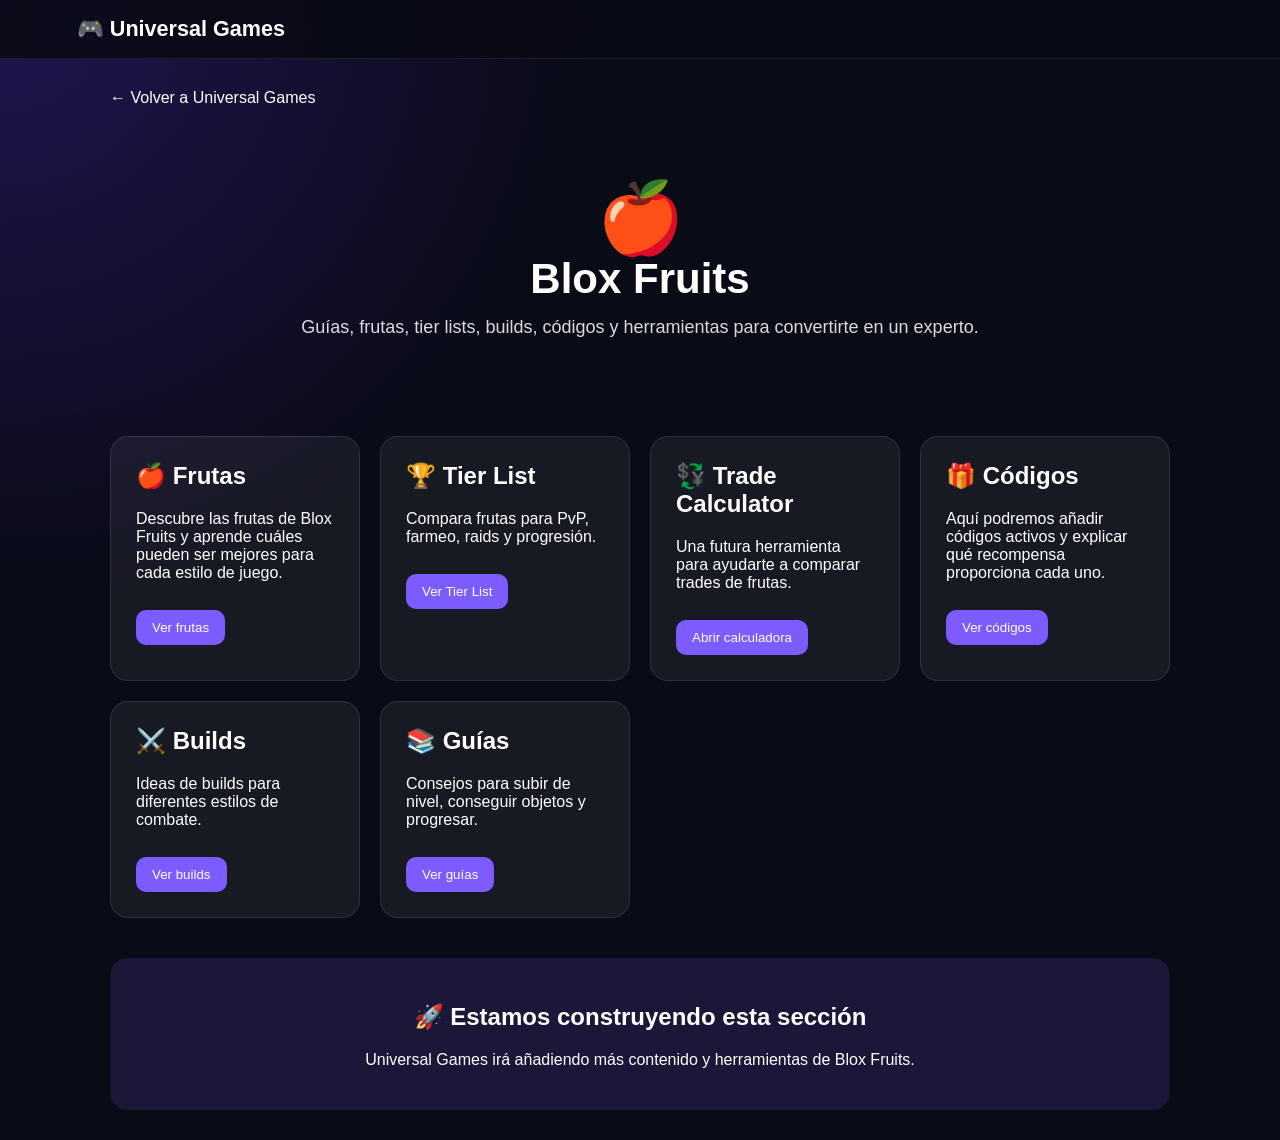
==== blox-fruits.html @ 759c426c "Add initial Blox Fruits HTML structure and content" ====
<!DOCTYPE html>
<html lang="es">
<head>
  <meta charset="UTF-8">
  <meta name="viewport" content="width=device-width, initial-scale=1.0">

  <title>Blox Fruits - Guías, Frutas y Tier List | Universal Games</title>

  <meta name="description"
    content="Guías de Blox Fruits en Universal Games. Descubre frutas, tier lists, consejos, builds, códigos y herramientas para mejorar en Blox Fruits.">

  <link rel="stylesheet" href="styles.css">

  <style>
    .bf-container {
      max-width: 1100px;
      margin: auto;
      padding: 30px 20px;
    }

    .bf-hero {
      text-align: center;
      padding: 50px 20px;
    }

    .bf-hero h1 {
      font-size: 42px;
      margin-bottom: 10px;
    }

    .bf-hero p {
      font-size: 18px;
      opacity: 0.85;
    }

    .bf-grid {
      display: grid;
      grid-template-columns: repeat(auto-fit, minmax(220px, 1fr));
      gap: 20px;
      margin-top: 30px;
    }

    .bf-card {
      padding: 25px;
      border-radius: 18px;
      background: rgba(255,255,255,0.06);
      border: 1px solid rgba(255,255,255,0.1);
    }

    .bf-card h2 {
      margin-top: 0;
    }

    .bf-button {
      display: inline-block;
      margin-top: 12px;
      padding: 10px 16px;
      border-radius: 10px;
      background: #7c5cff;
      color: white;
      text-decoration: none;
      border: none;
      cursor: pointer;
    }

    .back {
      display: inline-block;
      margin-bottom: 20px;
      color: white;
      text-decoration: none;
    }

    .coming {
      margin-top: 40px;
      padding: 25px;
      text-align: center;
      border-radius: 18px;
      background: rgba(124,92,255,0.15);
    }
  </style>
</head>

<body>

  <header class="topbar">
    <div class="logo">🎮 Universal Games</div>
  </header>

  <main class="bf-container">

    <a class="back" href="index.html">
      ← Volver a Universal Games
    </a>

    <section class="bf-hero">
      <div style="font-size:70px;">🍎</div>

      <h1>Blox Fruits</h1>

      <p>
        Guías, frutas, tier lists, builds, códigos
        y herramientas para convertirte en un experto.
      </p>
    </section>

    <section class="bf-grid">

      <article class="bf-card">
        <h2>🍎 Frutas</h2>
        <p>
          Descubre las frutas de Blox Fruits y aprende
          cuáles pueden ser mejores para cada estilo de juego.
        </p>

        <button class="bf-button"
          onclick="showMessage('Pronto añadiremos la lista completa de frutas.')">
          Ver frutas
        </button>
      </article>


      <article class="bf-card">
        <h2>🏆 Tier List</h2>
        <p>
          Compara frutas para PvP, farmeo,
          raids y progresión.
        </p>

        <button class="bf-button"
          onclick="showMessage('La Tier List estará disponible muy pronto.')">
          Ver Tier List
        </button>
      </article>


      <article class="bf-card">
        <h2>💱 Trade Calculator</h2>
        <p>
          Una futura herramienta para ayudarte
          a comparar trades de frutas.
        </p>

        <button class="bf-button"
          onclick="showMessage('Estamos preparando el Trade Calculator.')">
          Abrir calculadora
        </button>
      </article>


      <article class="bf-card">
        <h2>🎁 Códigos</h2>
        <p>
          Aquí podremos añadir códigos activos
          y explicar qué recompensa proporciona cada uno.
        </p>

        <button class="bf-button"
          onclick="showMessage('Pronto añadiremos los códigos.')">
          Ver códigos
        </button>
      </article>


      <article class="bf-card">
        <h2>⚔️ Builds</h2>
        <p>
          Ideas de builds para diferentes
          estilos de combate.
        </p>

        <button class="bf-button"
          onclick="showMessage('Las builds llegarán próximamente.')">
          Ver builds
        </button>
      </article>


      <article class="bf-card">
        <h2>📚 Guías</h2>
        <p>
          Consejos para subir de nivel,
          conseguir objetos y progresar.
        </p>

        <button class="bf-button"
          onclick="showMessage('Estamos preparando las primeras guías.')">
          Ver guías
        </button>
      </article>

    </section>


    <section class="coming">

      <h2>🚀 Estamos construyendo esta sección</h2>

      <p>
        Universal Games irá añadiendo más contenido
        y herramientas de Blox Fruits.
      </p>

    </section>

  </main>


  <script>
    function showMessage(message) {
      alert(message);
    }
  </script>

</body>
</html>
---- styles.css ----
* {
  box-sizing: border-box;
}

body {
  margin: 0;
  font-family: Arial, Helvetica, sans-serif;
  background:
    radial-gradient(circle at top left,
    rgba(102, 51, 255, 0.25),
    transparent 35%),
    #090b16;
  color: white;
}

/* BARRA SUPERIOR */

.topbar {
  position: sticky;
  top: 0;
  z-index: 10;

  display: flex;
  gap: 16px;
  align-items: center;

  padding: 16px 6vw;

  background: rgba(9, 11, 22, 0.90);

  backdrop-filter: blur(12px);

  border-bottom:
    1px solid rgba(255, 255, 255, 0.08);
}

.logo {
  font-size: 1.35rem;
  font-weight: 800;
  white-space: nowrap;
}

.search {
  flex: 1;
  min-width: 0;

  background: #15182a;
  color: white;

  border: 1px solid #292e4a;
  border-radius: 12px;

  padding: 12px 14px;

  outline: none;
}

.search:focus {
  border-color: #7c5cff;
}

.login-btn {
  cursor: pointer;

  padding: 11px 14px;

  border: 0;
  border-radius: 12px;

  background: #20253d;
  color: white;

  font-weight: bold;
}

/* CONTENIDO */

main {
  width: min(1180px, 88vw);
  margin: auto;
}

/* PORTADA */

.hero {
  min-height: 52vh;

  display: grid;

  grid-template-columns:
    1.35fr 0.8fr;

  gap: 36px;

  align-items: center;

  padding: 72px 0 42px;
}

.eyebrow {
  color: #a995ff;

  font-weight: 800;

  letter-spacing: 0.12em;
}

h1 {
  margin: 0 0 18px;

  font-size:
    clamp(2.5rem, 6vw, 5.5rem);

  line-height: 0.95;
}

.subtitle {
  color: #b8bed4;

  max-width: 650px;

  font-size: 1.08rem;

  line-height: 1.6;
}

.primary-btn {
  margin-top: 12px;

  padding: 14px 18px;

  cursor: pointer;

  border: 0;

  border-radius: 12px;

  color: white;

  font-weight: bold;

  background:
    linear-gradient(
      135deg,
      #7c5cff,
      #4e9cff
    );

  box-shadow:
    0 12px 30px
    rgba(85, 87, 255, 0.30);
}

/* TARJETA PORTADA */

.hero-card {
  min-height: 240px;

  background:
    linear-gradient(
      145deg,
      #181c31,
      #101321
    );

  border:
    1px solid rgba(255,255,255,0.10);

  border-radius: 24px;

  padding: 28px;

  display: flex;

  flex-direction: column;

  justify-content: center;

  box-shadow:
    0 18px 60px
    rgba(0,0,0,0.35);
}

.controller {
  font-size: 5rem;
}

/* JUEGOS */

.section-title-row {
  display: flex;

  justify-content: space-between;

  align-items: end;

  gap: 20px;
}

#resultCount {
  color: #9da6c6;
}

.games-grid {
  display: grid;

  grid-template-columns:
    repeat(3, 1fr);

  gap: 18px;

  margin-top: 18px;
}

.game-card {
  background:
    rgba(20, 24, 43, 0.95);

  border:
    1px solid rgba(255,255,255,0.08);

  border-radius: 20px;

  padding: 20px;

  transition:
    transform 0.18s ease,
    border-color 0.18s ease;
}

.game-card:hover {
  transform: translateY(-4px);

  border-color:
    rgba(124, 92, 255, 0.65);
}

.game-icon {
  font-size: 2rem;
}

.game-card h3 {
  margin-bottom: 8px;
}

.game-card p {
  color: #aeb6cf;
}

.game-card button {
  margin-top: 10px;

  width: 100%;

  padding: 11px;

  cursor: pointer;

  border: 0;

  border-radius: 12px;

  background: #262c49;

  color: white;

  font-weight: bold;
}

.game-card button:hover {
  background: #343c63;
}

/* HERRAMIENTAS */

.tools-section {
  padding-top: 56px;
}

.tools-grid {
  display: grid;

  grid-template-columns:
    repeat(3, 1fr);

  gap: 18px;

  margin-top: 18px;
}

.tool-card {
  background:
    rgba(20, 24, 43, 0.95);

  border:
    1px solid rgba(255,255,255,0.08);

  border-radius: 20px;

  padding: 20px;
}

.tool-card:hover {
  transform: translateY(-4px);

  border-color:
    rgba(124,92,255,0.65);
}

.tool-card p {
  color: #aeb6cf;
}

/* GUIAS */

.guides-section {
  padding-top: 56px;
}

.guide-list {
  display: grid;

  gap: 12px;

  margin-top: 16px;
}

.guide-list > div {
  display: flex;

  justify-content: space-between;

  gap: 20px;

  padding: 18px;

  border-radius: 14px;

  background: #14182b;

  border:
    1px solid rgba(255,255,255,0.07);
}

.guide-list span {
  color: #aeb6cf;
}

/* PIE DE PAGINA */

footer {
  text-align: center;

  color: #727c9c;

  padding: 52px 20px 32px;
}

/* BUSCADOR */

.hidden {
  display: none;
}

/* MOVIL */

@media (max-width: 800px) {

  .topbar {
    flex-wrap: wrap;
  }

  .search {
    order: 3;
    flex-basis: 100%;
  }

  .hero {
    grid-template-columns: 1fr;

    padding-top: 46px;
  }

  .games-grid {
    grid-template-columns: 1fr;
  }

  .tools-grid {
    grid-template-columns: 1fr;
  }

  .guide-list > div {
    flex-direction: column;

    gap: 6px;
  }
}
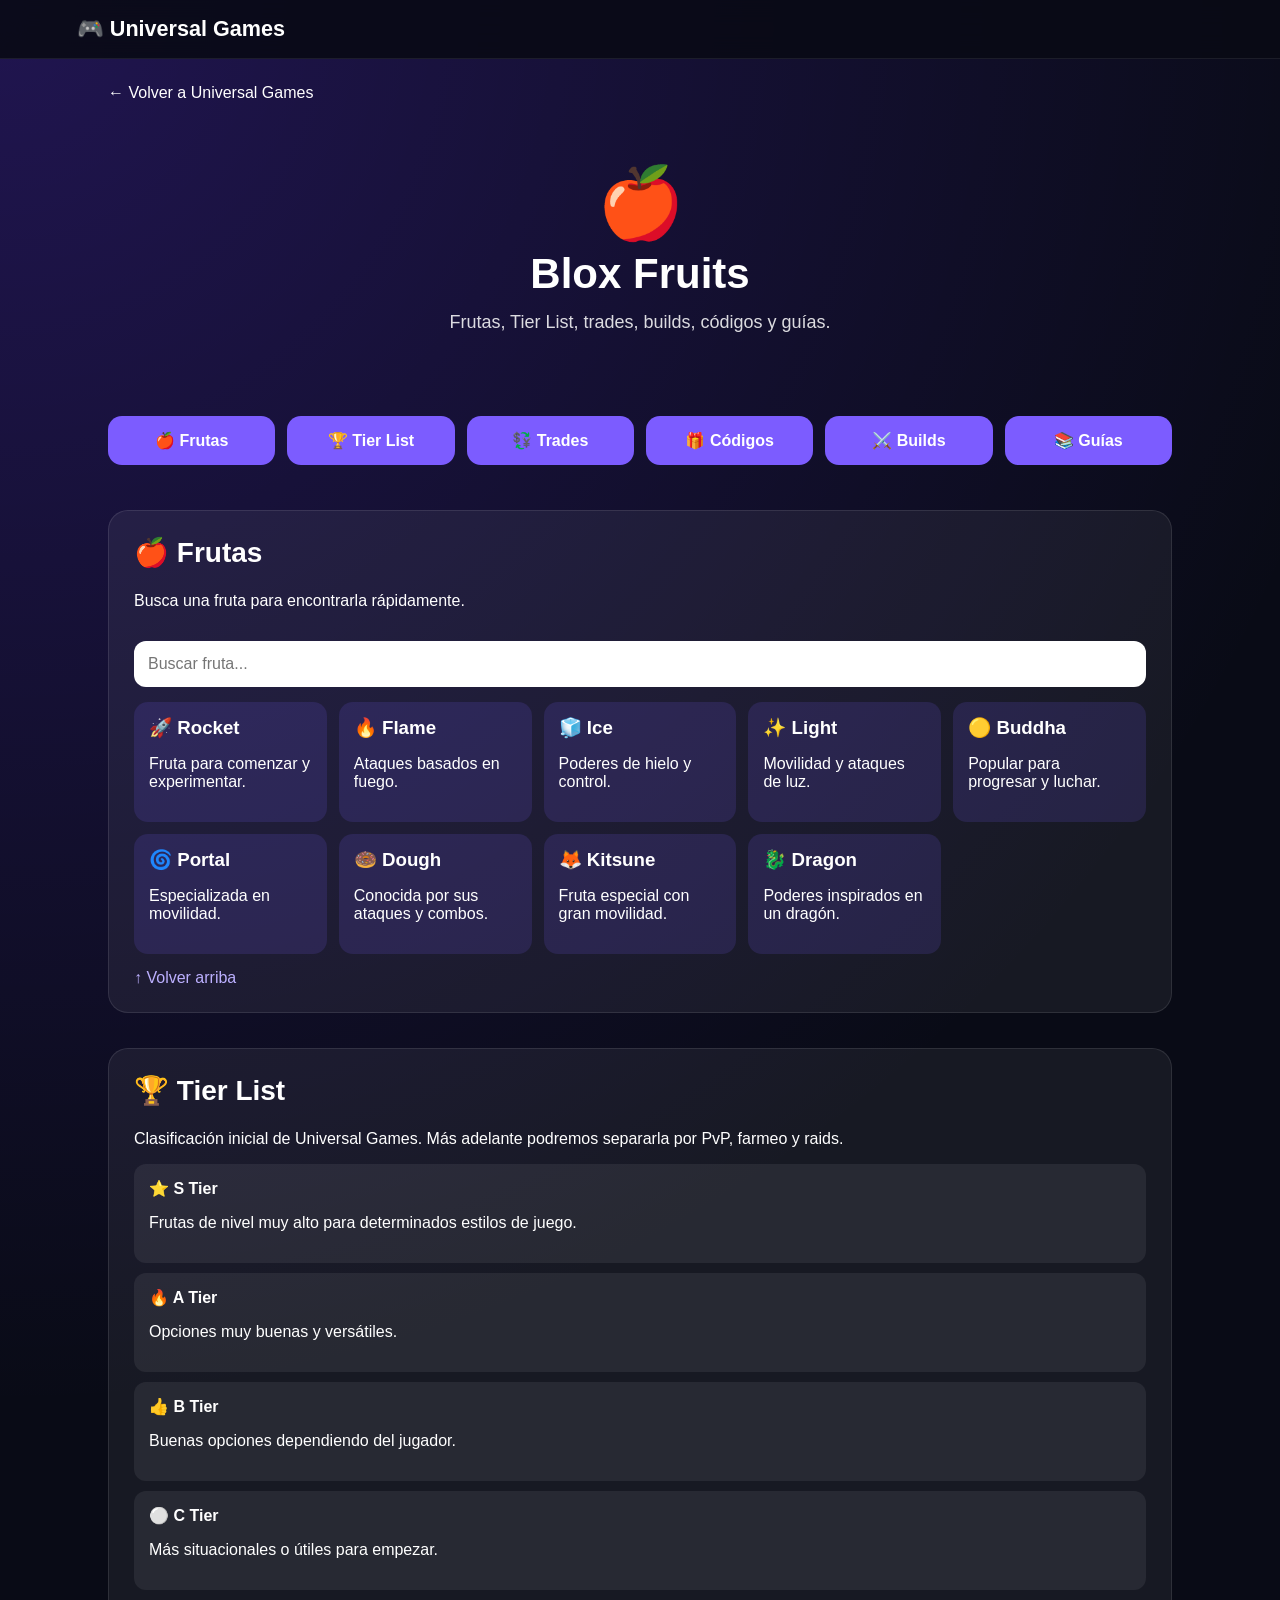
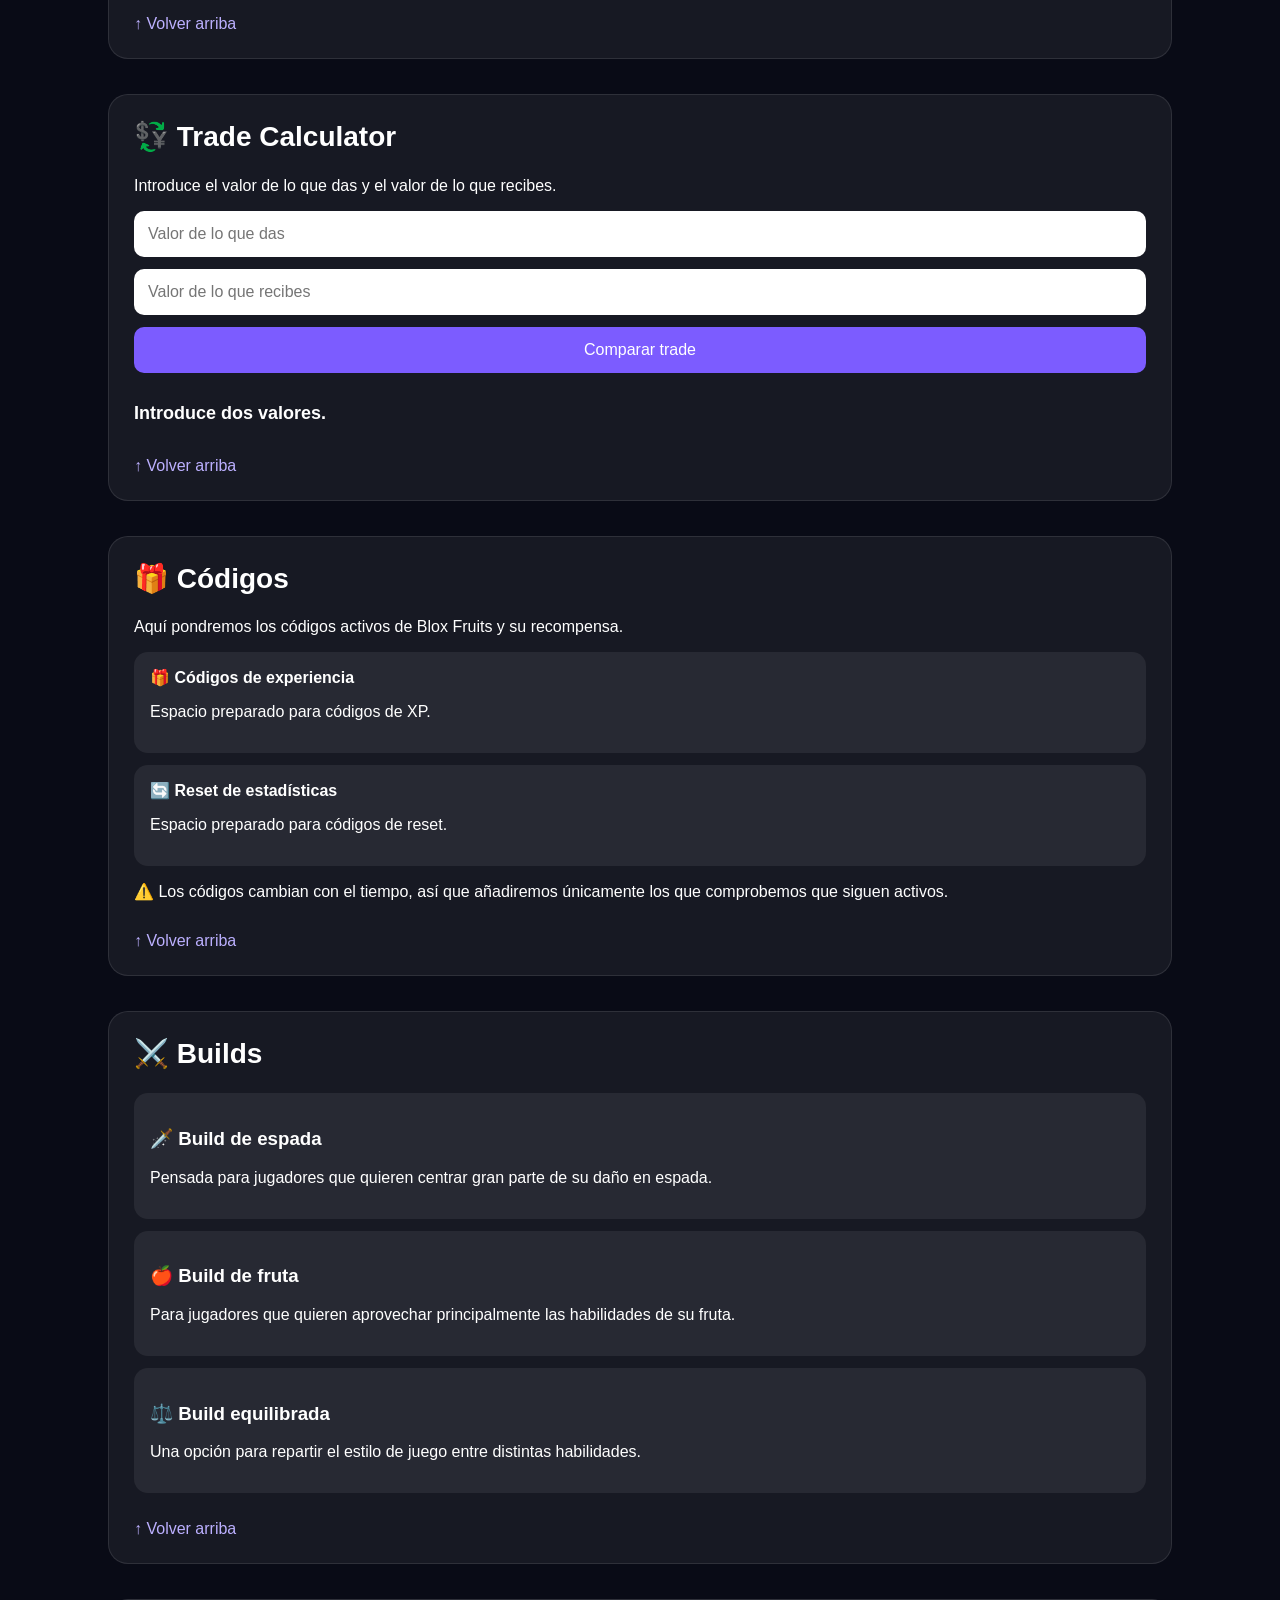
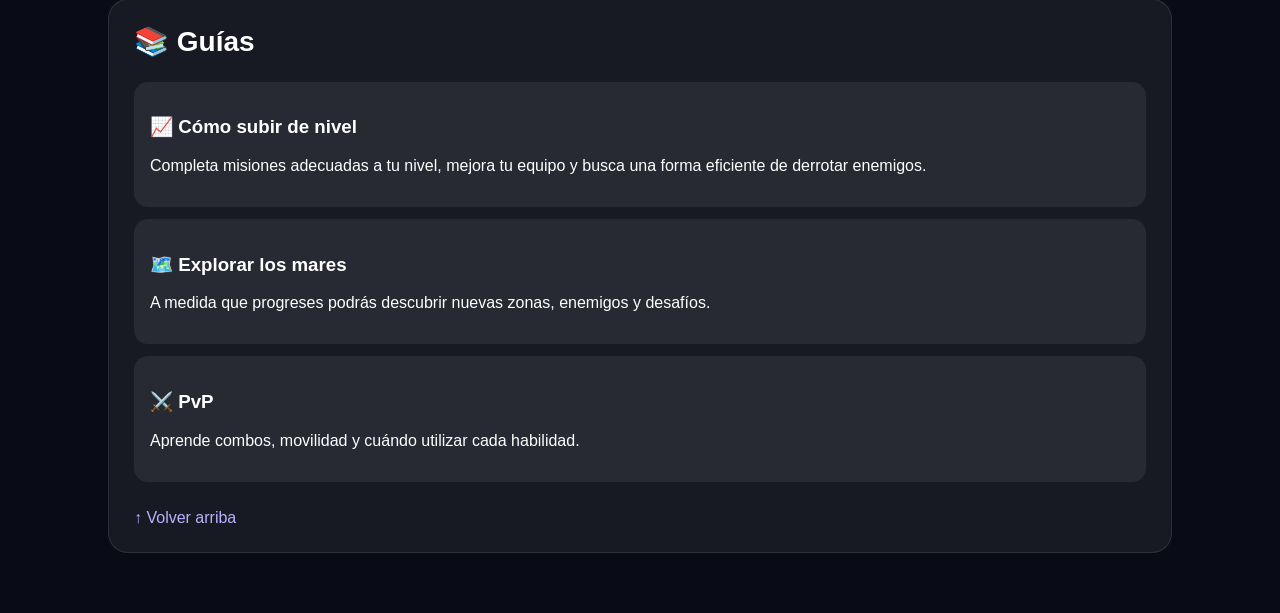
==== commit 9725aeaf: "Revamp Blox Fruits HTML structure and content Updated HTML structure and content for Blox Fruits pag" ====
--- a/blox-fruits.html
+++ b/blox-fruits.html
@@ -1,66 +1,39 @@
 <!DOCTYPE html>
 <html lang="es">
+
 <head>
   <meta charset="UTF-8">
-  <meta name="viewport" content="width=device-width, initial-scale=1.0">
-
-  <title>Blox Fruits - Guías, Frutas y Tier List | Universal Games</title>
-
-  <meta name="description"
-    content="Guías de Blox Fruits en Universal Games. Descubre frutas, tier lists, consejos, builds, códigos y herramientas para mejorar en Blox Fruits.">
+
+  <meta
+    name="viewport"
+    content="width=device-width, initial-scale=1.0"
+  >
+
+  <title>
+    Blox Fruits: Frutas, Tier List, Builds, Trades y Guías | Universal Games
+  </title>
+
+  <meta
+    name="description"
+    content="Guía de Blox Fruits con frutas, tier lists, calculadora de trades, builds y consejos en Universal Games."
+  >
 
   <link rel="stylesheet" href="styles.css">
 
   <style>
+
+    html {
+      scroll-behavior: smooth;
+    }
+
+    body {
+      margin: 0;
+    }
+
     .bf-container {
       max-width: 1100px;
       margin: auto;
-      padding: 30px 20px;
-    }
-
-    .bf-hero {
-      text-align: center;
-      padding: 50px 20px;
-    }
-
-    .bf-hero h1 {
-      font-size: 42px;
-      margin-bottom: 10px;
-    }
-
-    .bf-hero p {
-      font-size: 18px;
-      opacity: 0.85;
-    }
-
-    .bf-grid {
-      display: grid;
-      grid-template-columns: repeat(auto-fit, minmax(220px, 1fr));
-      gap: 20px;
-      margin-top: 30px;
-    }
-
-    .bf-card {
-      padding: 25px;
-      border-radius: 18px;
-      background: rgba(255,255,255,0.06);
-      border: 1px solid rgba(255,255,255,0.1);
-    }
-
-    .bf-card h2 {
-      margin-top: 0;
-    }
-
-    .bf-button {
-      display: inline-block;
-      margin-top: 12px;
-      padding: 10px 16px;
-      border-radius: 10px;
-      background: #7c5cff;
-      color: white;
-      text-decoration: none;
-      border: none;
-      cursor: pointer;
+      padding: 25px 18px;
     }
 
     .back {
@@ -70,146 +43,653 @@
       text-decoration: none;
     }
 
-    .coming {
-      margin-top: 40px;
+    .bf-hero {
+      text-align: center;
+      padding: 40px 15px;
+    }
+
+    .bf-hero h1 {
+      font-size: 42px;
+      margin: 10px 0;
+    }
+
+    .bf-hero p {
+      font-size: 18px;
+      opacity: 0.85;
+    }
+
+    .menu-grid {
+      display: grid;
+      grid-template-columns:
+        repeat(auto-fit, minmax(140px, 1fr));
+      gap: 12px;
+      margin: 25px 0 45px;
+    }
+
+    .menu-btn {
+      background: #7c5cff;
+      padding: 15px;
+      border-radius: 14px;
+      color: white;
+      text-decoration: none;
+      text-align: center;
+      font-weight: bold;
+    }
+
+    .section-box {
+      margin: 35px 0;
       padding: 25px;
-      text-align: center;
-      border-radius: 18px;
+      border-radius: 20px;
+      background: rgba(255,255,255,0.06);
+      border: 1px solid rgba(255,255,255,0.10);
+    }
+
+    .section-box h2 {
+      margin-top: 0;
+      font-size: 28px;
+    }
+
+    .fruit-search {
+      width: 100%;
+      padding: 14px;
+      box-sizing: border-box;
+      border-radius: 12px;
+      border: none;
+      margin: 15px 0;
+      font-size: 16px;
+    }
+
+    .fruit-grid {
+      display: grid;
+      grid-template-columns:
+        repeat(auto-fit, minmax(160px, 1fr));
+      gap: 12px;
+    }
+
+    .fruit {
+      padding: 15px;
+      border-radius: 14px;
       background: rgba(124,92,255,0.15);
     }
+
+    .fruit h3 {
+      margin: 0 0 5px;
+    }
+
+    .tier {
+      padding: 15px;
+      margin: 10px 0;
+      border-radius: 12px;
+      background: rgba(255,255,255,0.07);
+    }
+
+    .calculator {
+      display: grid;
+      gap: 12px;
+    }
+
+    .calculator input {
+      padding: 14px;
+      font-size: 16px;
+      border-radius: 10px;
+      border: none;
+    }
+
+    .calc-btn {
+      padding: 14px;
+      border: none;
+      border-radius: 10px;
+      background: #7c5cff;
+      color: white;
+      font-size: 16px;
+      cursor: pointer;
+    }
+
+    #tradeResult {
+      font-weight: bold;
+      font-size: 18px;
+    }
+
+    .code-card,
+    .build-card,
+    .guide-card {
+      margin: 12px 0;
+      padding: 16px;
+      border-radius: 14px;
+      background: rgba(255,255,255,0.07);
+    }
+
+    .top-link {
+      display: inline-block;
+      margin-top: 15px;
+      color: #bcb0ff;
+      text-decoration: none;
+    }
+
   </style>
 </head>
 
+
 <body>
 
-  <header class="topbar">
-    <div class="logo">🎮 Universal Games</div>
+  <header class="topbar" id="top">
+
+    <div class="logo">
+      🎮 Universal Games
+    </div>
+
   </header>
 
+
   <main class="bf-container">
 
-    <a class="back" href="index.html">
+    <a
+      class="back"
+      href="index.html"
+    >
       ← Volver a Universal Games
     </a>
 
+
     <section class="bf-hero">
-      <div style="font-size:70px;">🍎</div>
-
-      <h1>Blox Fruits</h1>
+
+      <div style="font-size:70px;">
+        🍎
+      </div>
+
+      <h1>
+        Blox Fruits
+      </h1>
 
       <p>
-        Guías, frutas, tier lists, builds, códigos
-        y herramientas para convertirte en un experto.
+        Frutas, Tier List, trades,
+        builds, códigos y guías.
       </p>
+
     </section>
 
-    <section class="bf-grid">
-
-      <article class="bf-card">
-        <h2>🍎 Frutas</h2>
-        <p>
-          Descubre las frutas de Blox Fruits y aprende
-          cuáles pueden ser mejores para cada estilo de juego.
-        </p>
-
-        <button class="bf-button"
-          onclick="showMessage('Pronto añadiremos la lista completa de frutas.')">
-          Ver frutas
+
+    <!-- MENÚ -->
+
+    <nav class="menu-grid">
+
+      <a
+        class="menu-btn"
+        href="#frutas"
+      >
+        🍎 Frutas
+      </a>
+
+      <a
+        class="menu-btn"
+        href="#tierlist"
+      >
+        🏆 Tier List
+      </a>
+
+      <a
+        class="menu-btn"
+        href="#trades"
+      >
+        💱 Trades
+      </a>
+
+      <a
+        class="menu-btn"
+        href="#codigos"
+      >
+        🎁 Códigos
+      </a>
+
+      <a
+        class="menu-btn"
+        href="#builds"
+      >
+        ⚔️ Builds
+      </a>
+
+      <a
+        class="menu-btn"
+        href="#guias"
+      >
+        📚 Guías
+      </a>
+
+    </nav>
+
+
+    <!-- FRUTAS -->
+
+    <section
+      class="section-box"
+      id="frutas"
+    >
+
+      <h2>
+        🍎 Frutas
+      </h2>
+
+      <p>
+        Busca una fruta para encontrarla rápidamente.
+      </p>
+
+      <input
+        id="fruitSearch"
+        class="fruit-search"
+        type="text"
+        placeholder="Buscar fruta..."
+      >
+
+
+      <div class="fruit-grid">
+
+        <div class="fruit" data-fruit="Rocket">
+          <h3>🚀 Rocket</h3>
+          <p>Fruta para comenzar y experimentar.</p>
+        </div>
+
+        <div class="fruit" data-fruit="Flame">
+          <h3>🔥 Flame</h3>
+          <p>Ataques basados en fuego.</p>
+        </div>
+
+        <div class="fruit" data-fruit="Ice">
+          <h3>🧊 Ice</h3>
+          <p>Poderes de hielo y control.</p>
+        </div>
+
+        <div class="fruit" data-fruit="Light">
+          <h3>✨ Light</h3>
+          <p>Movilidad y ataques de luz.</p>
+        </div>
+
+        <div class="fruit" data-fruit="Buddha">
+          <h3>🟡 Buddha</h3>
+          <p>Popular para progresar y luchar.</p>
+        </div>
+
+        <div class="fruit" data-fruit="Portal">
+          <h3>🌀 Portal</h3>
+          <p>Especializada en movilidad.</p>
+        </div>
+
+        <div class="fruit" data-fruit="Dough">
+          <h3>🍩 Dough</h3>
+          <p>Conocida por sus ataques y combos.</p>
+        </div>
+
+        <div class="fruit" data-fruit="Kitsune">
+          <h3>🦊 Kitsune</h3>
+          <p>Fruta especial con gran movilidad.</p>
+        </div>
+
+        <div class="fruit" data-fruit="Dragon">
+          <h3>🐉 Dragon</h3>
+          <p>Poderes inspirados en un dragón.</p>
+        </div>
+
+      </div>
+
+      <a class="top-link" href="#top">
+        ↑ Volver arriba
+      </a>
+
+    </section>
+
+
+    <!-- TIER LIST -->
+
+    <section
+      class="section-box"
+      id="tierlist"
+    >
+
+      <h2>
+        🏆 Tier List
+      </h2>
+
+      <p>
+        Clasificación inicial de Universal Games.
+        Más adelante podremos separarla por PvP,
+        farmeo y raids.
+      </p>
+
+      <div class="tier">
+        <strong>⭐ S Tier</strong>
+        <p>
+          Frutas de nivel muy alto para determinados
+          estilos de juego.
+        </p>
+      </div>
+
+      <div class="tier">
+        <strong>🔥 A Tier</strong>
+        <p>
+          Opciones muy buenas y versátiles.
+        </p>
+      </div>
+
+      <div class="tier">
+        <strong>👍 B Tier</strong>
+        <p>
+          Buenas opciones dependiendo del jugador.
+        </p>
+      </div>
+
+      <div class="tier">
+        <strong>⚪ C Tier</strong>
+        <p>
+          Más situacionales o útiles para empezar.
+        </p>
+      </div>
+
+      <a class="top-link" href="#top">
+        ↑ Volver arriba
+      </a>
+
+    </section>
+
+
+    <!-- TRADE CALCULATOR -->
+
+    <section
+      class="section-box"
+      id="trades"
+    >
+
+      <h2>
+        💱 Trade Calculator
+      </h2>
+
+      <p>
+        Introduce el valor de lo que das
+        y el valor de lo que recibes.
+      </p>
+
+      <div class="calculator">
+
+        <input
+          id="giveValue"
+          type="number"
+          placeholder="Valor de lo que das"
+        >
+
+        <input
+          id="receiveValue"
+          type="number"
+          placeholder="Valor de lo que recibes"
+        >
+
+        <button
+          class="calc-btn"
+          onclick="calculateTrade()"
+        >
+          Comparar trade
         </button>
-      </article>
-
-
-      <article class="bf-card">
-        <h2>🏆 Tier List</h2>
-        <p>
-          Compara frutas para PvP, farmeo,
-          raids y progresión.
-        </p>
-
-        <button class="bf-button"
-          onclick="showMessage('La Tier List estará disponible muy pronto.')">
-          Ver Tier List
-        </button>
-      </article>
-
-
-      <article class="bf-card">
-        <h2>💱 Trade Calculator</h2>
-        <p>
-          Una futura herramienta para ayudarte
-          a comparar trades de frutas.
-        </p>
-
-        <button class="bf-button"
-          onclick="showMessage('Estamos preparando el Trade Calculator.')">
-          Abrir calculadora
-        </button>
-      </article>
-
-
-      <article class="bf-card">
-        <h2>🎁 Códigos</h2>
-        <p>
-          Aquí podremos añadir códigos activos
-          y explicar qué recompensa proporciona cada uno.
-        </p>
-
-        <button class="bf-button"
-          onclick="showMessage('Pronto añadiremos los códigos.')">
-          Ver códigos
-        </button>
-      </article>
-
-
-      <article class="bf-card">
-        <h2>⚔️ Builds</h2>
-        <p>
-          Ideas de builds para diferentes
-          estilos de combate.
-        </p>
-
-        <button class="bf-button"
-          onclick="showMessage('Las builds llegarán próximamente.')">
-          Ver builds
-        </button>
-      </article>
-
-
-      <article class="bf-card">
-        <h2>📚 Guías</h2>
-        <p>
-          Consejos para subir de nivel,
-          conseguir objetos y progresar.
-        </p>
-
-        <button class="bf-button"
-          onclick="showMessage('Estamos preparando las primeras guías.')">
-          Ver guías
-        </button>
-      </article>
+
+        <p id="tradeResult">
+          Introduce dos valores.
+        </p>
+
+      </div>
+
+      <a class="top-link" href="#top">
+        ↑ Volver arriba
+      </a>
 
     </section>
 
 
-    <section class="coming">
-
-      <h2>🚀 Estamos construyendo esta sección</h2>
+    <!-- CÓDIGOS -->
+
+    <section
+      class="section-box"
+      id="codigos"
+    >
+
+      <h2>
+        🎁 Códigos
+      </h2>
 
       <p>
-        Universal Games irá añadiendo más contenido
-        y herramientas de Blox Fruits.
+        Aquí pondremos los códigos activos
+        de Blox Fruits y su recompensa.
       </p>
 
+      <div class="code-card">
+        🎁 <strong>Códigos de experiencia</strong>
+        <p>
+          Espacio preparado para códigos de XP.
+        </p>
+      </div>
+
+      <div class="code-card">
+        🔄 <strong>Reset de estadísticas</strong>
+        <p>
+          Espacio preparado para códigos de reset.
+        </p>
+      </div>
+
+      <p>
+        ⚠️ Los códigos cambian con el tiempo,
+        así que añadiremos únicamente los que
+        comprobemos que siguen activos.
+      </p>
+
+      <a class="top-link" href="#top">
+        ↑ Volver arriba
+      </a>
+
     </section>
 
+
+    <!-- BUILDS -->
+
+    <section
+      class="section-box"
+      id="builds"
+    >
+
+      <h2>
+        ⚔️ Builds
+      </h2>
+
+      <div class="build-card">
+
+        <h3>
+          🗡️ Build de espada
+        </h3>
+
+        <p>
+          Pensada para jugadores que quieren
+          centrar gran parte de su daño en espada.
+        </p>
+
+      </div>
+
+      <div class="build-card">
+
+        <h3>
+          🍎 Build de fruta
+        </h3>
+
+        <p>
+          Para jugadores que quieren aprovechar
+          principalmente las habilidades de su fruta.
+        </p>
+
+      </div>
+
+      <div class="build-card">
+
+        <h3>
+          ⚖️ Build equilibrada
+        </h3>
+
+        <p>
+          Una opción para repartir el estilo de juego
+          entre distintas habilidades.
+        </p>
+
+      </div>
+
+      <a class="top-link" href="#top">
+        ↑ Volver arriba
+      </a>
+
+    </section>
+
+
+    <!-- GUÍAS -->
+
+    <section
+      class="section-box"
+      id="guias"
+    >
+
+      <h2>
+        📚 Guías
+      </h2>
+
+      <div class="guide-card">
+
+        <h3>
+          📈 Cómo subir de nivel
+        </h3>
+
+        <p>
+          Completa misiones adecuadas a tu nivel,
+          mejora tu equipo y busca una forma eficiente
+          de derrotar enemigos.
+        </p>
+
+      </div>
+
+      <div class="guide-card">
+
+        <h3>
+          🗺️ Explorar los mares
+        </h3>
+
+        <p>
+          A medida que progreses podrás descubrir
+          nuevas zonas, enemigos y desafíos.
+        </p>
+
+      </div>
+
+      <div class="guide-card">
+
+        <h3>
+          ⚔️ PvP
+        </h3>
+
+        <p>
+          Aprende combos, movilidad y cuándo
+          utilizar cada habilidad.
+        </p>
+
+      </div>
+
+      <a class="top-link" href="#top">
+        ↑ Volver arriba
+      </a>
+
+    </section>
+
+
   </main>
 
 
   <script>
-    function showMessage(message) {
-      alert(message);
-    }
+
+    /* BUSCADOR DE FRUTAS */
+
+    const fruitSearch =
+      document.getElementById("fruitSearch");
+
+    const fruits =
+      document.querySelectorAll(".fruit");
+
+
+    fruitSearch.addEventListener(
+      "input",
+      function () {
+
+        const text =
+          fruitSearch.value
+            .toLowerCase()
+            .trim();
+
+        fruits.forEach(function (fruit) {
+
+          const name =
+            fruit.dataset.fruit.toLowerCase();
+
+          if (name.includes(text)) {
+
+            fruit.style.display = "";
+
+          } else {
+
+            fruit.style.display = "none";
+
+          }
+
+        });
+
+      }
+    );
+
+
+    /* TRADE CALCULATOR */
+
+    function calculateTrade() {
+
+      const give =
+        Number(
+          document.getElementById("giveValue").value
+        );
+
+      const receive =
+        Number(
+          document.getElementById("receiveValue").value
+        );
+
+      const result =
+        document.getElementById("tradeResult");
+
+
+      if (!give || !receive) {
+
+        result.textContent =
+          "⚠️ Introduce los dos valores.";
+
+        return;
+      }
+
+
+      if (receive > give) {
+
+        result.textContent =
+          "✅ WIN: recibes más valor del que das.";
+
+      } else if (receive < give) {
+
+        result.textContent =
+          "❌ LOSE: estás dando más valor del que recibes.";
+
+      } else {
+
+        result.textContent =
+          "⚖️ FAIR: los dos valores son iguales.";
+
+      }
+
+    }
+
   </script>
+
 
 </body>
 </html>
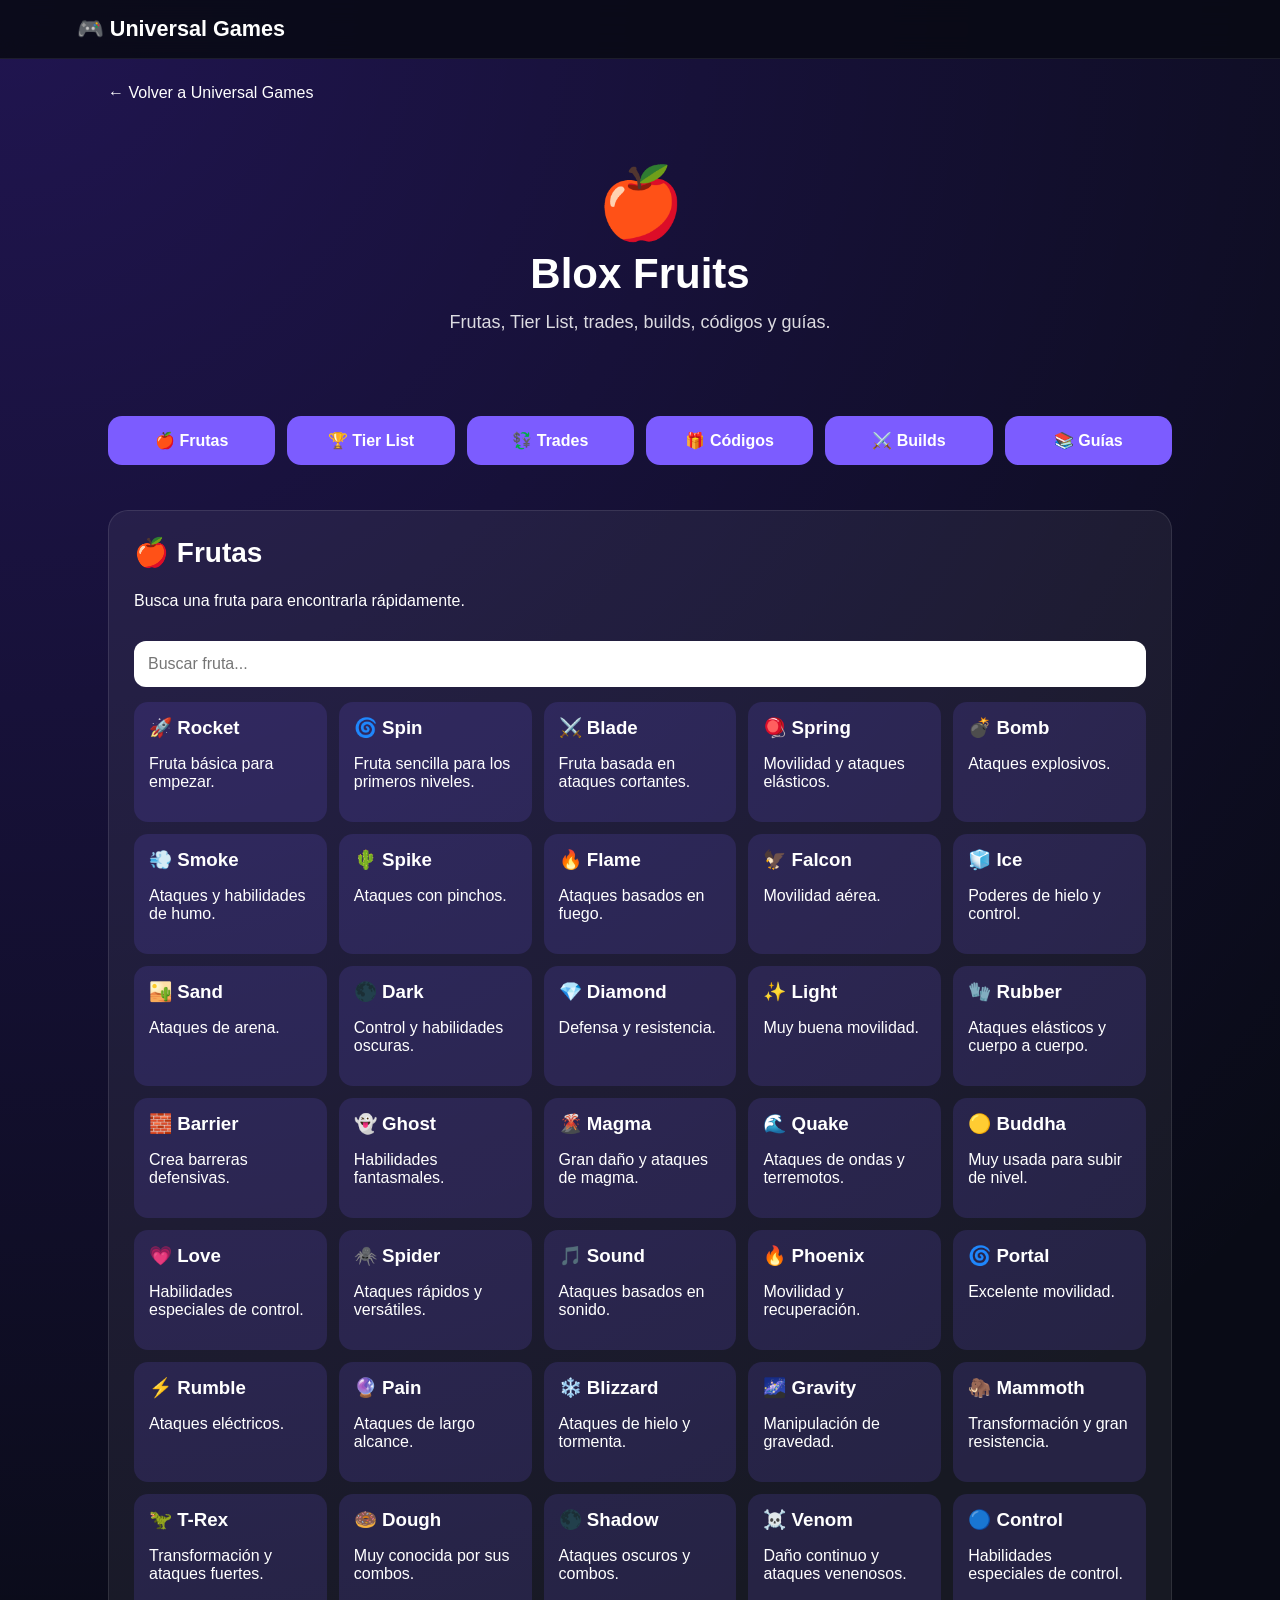
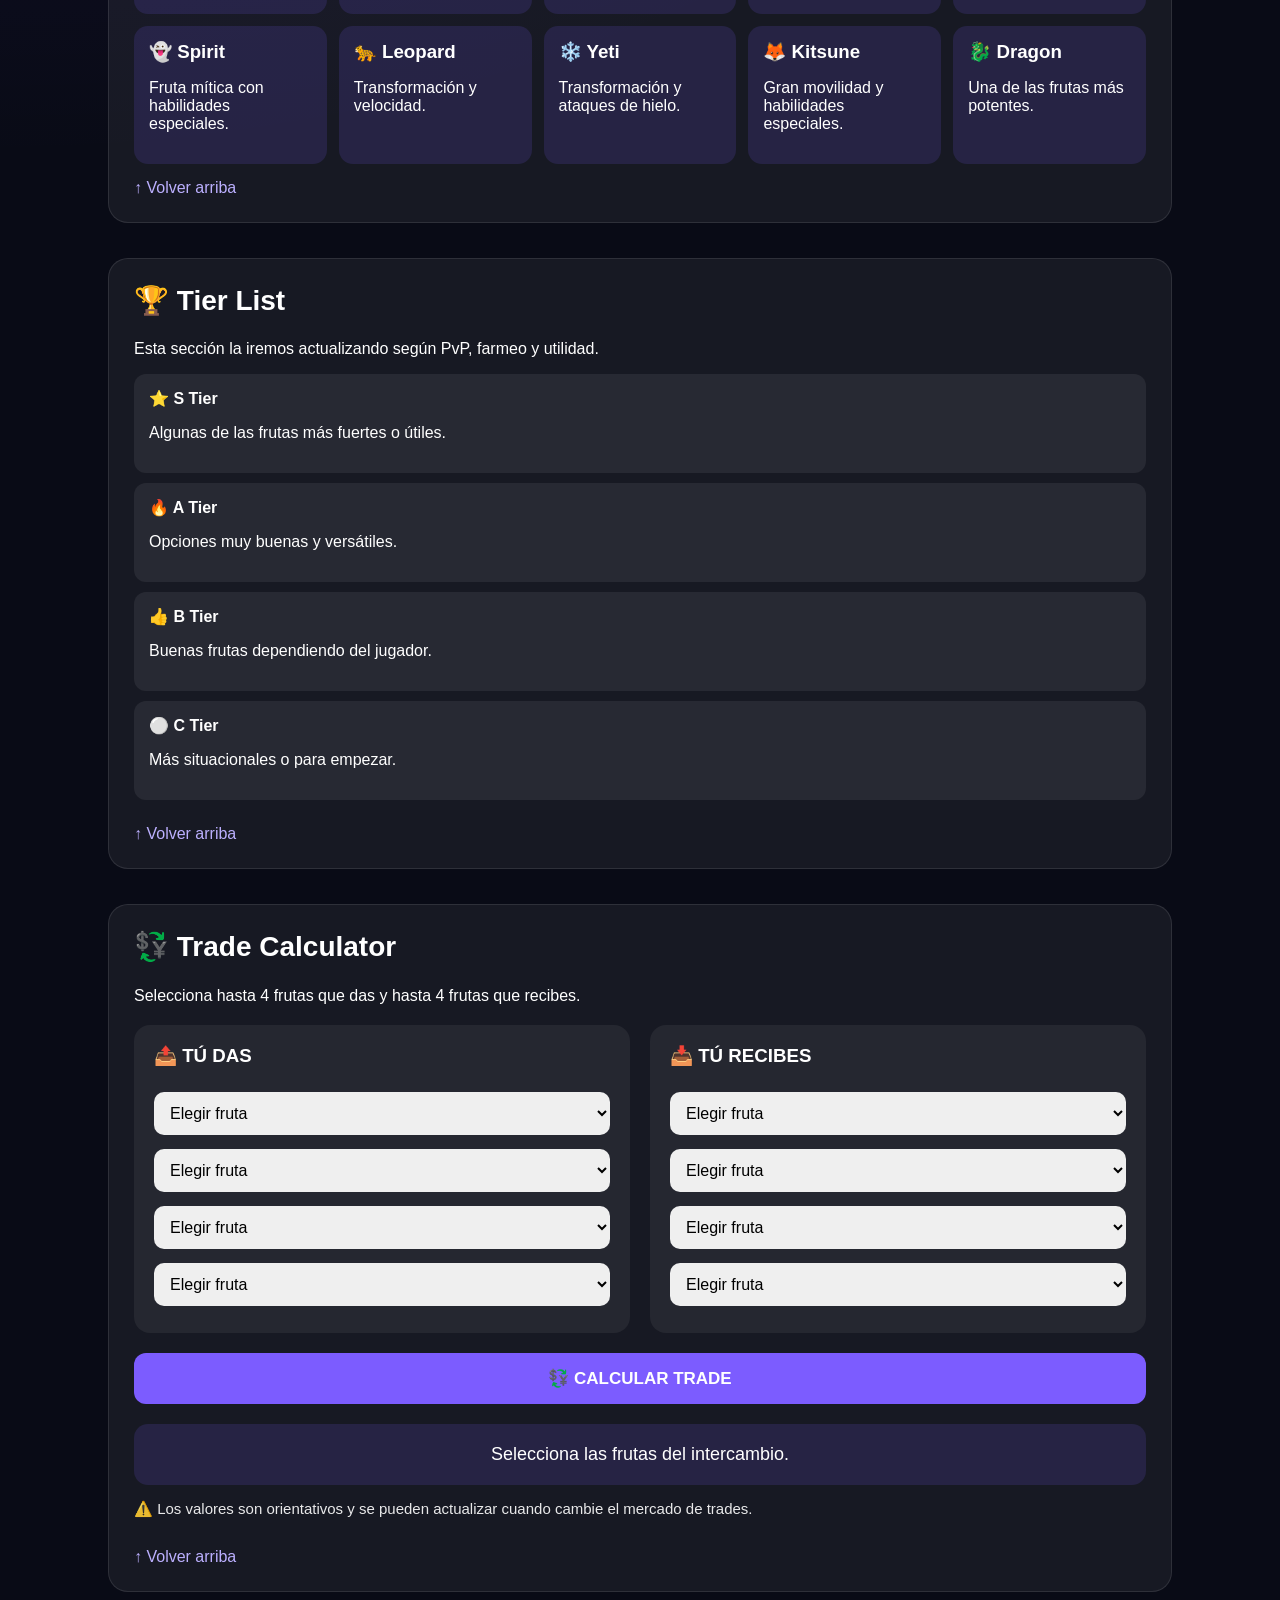
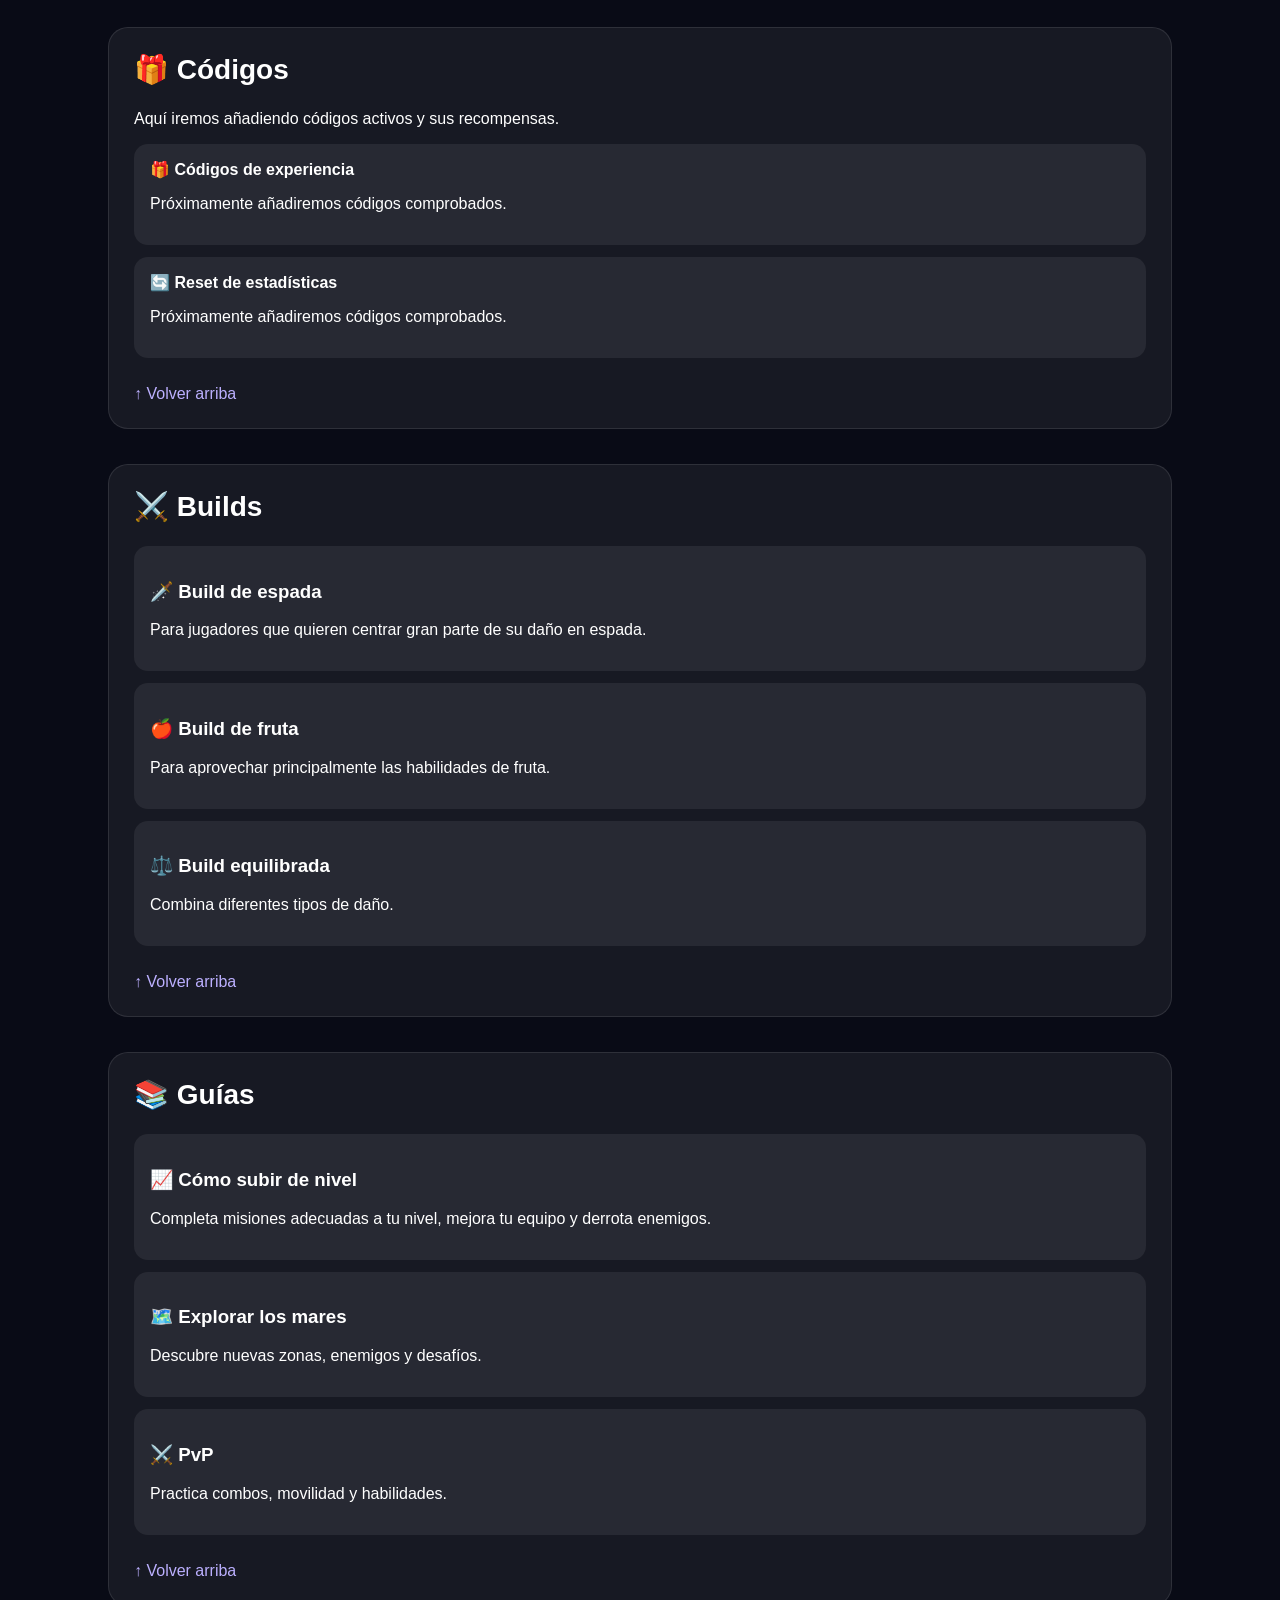
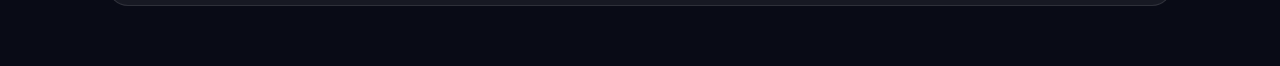
==== commit d689ef9a: "Enhance fruit descriptions and trade calculator Updated fruit descriptions, improved trade calculato" ====
--- a/blox-fruits.html
+++ b/blox-fruits.html
@@ -123,31 +123,59 @@
       background: rgba(255,255,255,0.07);
     }
 
-    .calculator {
+    .trade-columns {
       display: grid;
-      gap: 12px;
-    }
-
-    .calculator input {
-      padding: 14px;
-      font-size: 16px;
+      grid-template-columns:
+        repeat(auto-fit, minmax(240px, 1fr));
+      gap: 20px;
+      margin-top: 20px;
+    }
+
+    .trade-side {
+      padding: 20px;
+      border-radius: 16px;
+      background: rgba(255,255,255,0.06);
+    }
+
+    .trade-side h3 {
+      margin-top: 0;
+    }
+
+    .trade-select {
+      width: 100%;
+      padding: 12px;
+      margin: 7px 0;
       border-radius: 10px;
       border: none;
-    }
-
-    .calc-btn {
-      padding: 14px;
+      font-size: 16px;
+    }
+
+    .trade-button {
+      width: 100%;
+      margin-top: 20px;
+      padding: 15px;
       border: none;
-      border-radius: 10px;
+      border-radius: 12px;
       background: #7c5cff;
       color: white;
-      font-size: 16px;
+      font-size: 17px;
+      font-weight: bold;
       cursor: pointer;
     }
 
-    #tradeResult {
-      font-weight: bold;
+    .trade-result {
+      margin-top: 20px;
+      padding: 20px;
+      border-radius: 14px;
+      background: rgba(124,92,255,0.15);
+      text-align: center;
       font-size: 18px;
+    }
+
+    .trade-values {
+      margin-top: 15px;
+      font-size: 15px;
+      opacity: 0.9;
     }
 
     .code-card,
@@ -209,8 +237,6 @@
     </section>
 
 
-    <!-- MENÚ -->
-
     <nav class="menu-grid">
 
       <a
@@ -257,8 +283,6 @@
 
     </nav>
 
-
-    <!-- FRUTAS -->
 
     <section
       class="section-box"
@@ -285,7 +309,37 @@
 
         <div class="fruit" data-fruit="Rocket">
           <h3>🚀 Rocket</h3>
-          <p>Fruta para comenzar y experimentar.</p>
+          <p>Fruta básica para empezar.</p>
+        </div>
+
+        <div class="fruit" data-fruit="Spin">
+          <h3>🌀 Spin</h3>
+          <p>Fruta sencilla para los primeros niveles.</p>
+        </div>
+
+        <div class="fruit" data-fruit="Blade">
+          <h3>⚔️ Blade</h3>
+          <p>Fruta basada en ataques cortantes.</p>
+        </div>
+
+        <div class="fruit" data-fruit="Spring">
+          <h3>🪀 Spring</h3>
+          <p>Movilidad y ataques elásticos.</p>
+        </div>
+
+        <div class="fruit" data-fruit="Bomb">
+          <h3>💣 Bomb</h3>
+          <p>Ataques explosivos.</p>
+        </div>
+
+        <div class="fruit" data-fruit="Smoke">
+          <h3>💨 Smoke</h3>
+          <p>Ataques y habilidades de humo.</p>
+        </div>
+
+        <div class="fruit" data-fruit="Spike">
+          <h3>🌵 Spike</h3>
+          <p>Ataques con pinchos.</p>
         </div>
 
         <div class="fruit" data-fruit="Flame">
@@ -293,39 +347,164 @@
           <p>Ataques basados en fuego.</p>
         </div>
 
+        <div class="fruit" data-fruit="Falcon">
+          <h3>🦅 Falcon</h3>
+          <p>Movilidad aérea.</p>
+        </div>
+
         <div class="fruit" data-fruit="Ice">
           <h3>🧊 Ice</h3>
           <p>Poderes de hielo y control.</p>
         </div>
 
+        <div class="fruit" data-fruit="Sand">
+          <h3>🏜️ Sand</h3>
+          <p>Ataques de arena.</p>
+        </div>
+
+        <div class="fruit" data-fruit="Dark">
+          <h3>🌑 Dark</h3>
+          <p>Control y habilidades oscuras.</p>
+        </div>
+
+        <div class="fruit" data-fruit="Diamond">
+          <h3>💎 Diamond</h3>
+          <p>Defensa y resistencia.</p>
+        </div>
+
         <div class="fruit" data-fruit="Light">
           <h3>✨ Light</h3>
-          <p>Movilidad y ataques de luz.</p>
+          <p>Muy buena movilidad.</p>
+        </div>
+
+        <div class="fruit" data-fruit="Rubber">
+          <h3>🧤 Rubber</h3>
+          <p>Ataques elásticos y cuerpo a cuerpo.</p>
+        </div>
+
+        <div class="fruit" data-fruit="Barrier">
+          <h3>🧱 Barrier</h3>
+          <p>Crea barreras defensivas.</p>
+        </div>
+
+        <div class="fruit" data-fruit="Ghost">
+          <h3>👻 Ghost</h3>
+          <p>Habilidades fantasmales.</p>
+        </div>
+
+        <div class="fruit" data-fruit="Magma">
+          <h3>🌋 Magma</h3>
+          <p>Gran daño y ataques de magma.</p>
+        </div>
+
+        <div class="fruit" data-fruit="Quake">
+          <h3>🌊 Quake</h3>
+          <p>Ataques de ondas y terremotos.</p>
         </div>
 
         <div class="fruit" data-fruit="Buddha">
           <h3>🟡 Buddha</h3>
-          <p>Popular para progresar y luchar.</p>
+          <p>Muy usada para subir de nivel.</p>
+        </div>
+
+        <div class="fruit" data-fruit="Love">
+          <h3>💗 Love</h3>
+          <p>Habilidades especiales de control.</p>
+        </div>
+
+        <div class="fruit" data-fruit="Spider">
+          <h3>🕷️ Spider</h3>
+          <p>Ataques rápidos y versátiles.</p>
+        </div>
+
+        <div class="fruit" data-fruit="Sound">
+          <h3>🎵 Sound</h3>
+          <p>Ataques basados en sonido.</p>
+        </div>
+
+        <div class="fruit" data-fruit="Phoenix">
+          <h3>🔥 Phoenix</h3>
+          <p>Movilidad y recuperación.</p>
         </div>
 
         <div class="fruit" data-fruit="Portal">
           <h3>🌀 Portal</h3>
-          <p>Especializada en movilidad.</p>
+          <p>Excelente movilidad.</p>
+        </div>
+
+        <div class="fruit" data-fruit="Rumble">
+          <h3>⚡ Rumble</h3>
+          <p>Ataques eléctricos.</p>
+        </div>
+
+        <div class="fruit" data-fruit="Pain">
+          <h3>🔮 Pain</h3>
+          <p>Ataques de largo alcance.</p>
+        </div>
+
+        <div class="fruit" data-fruit="Blizzard">
+          <h3>❄️ Blizzard</h3>
+          <p>Ataques de hielo y tormenta.</p>
+        </div>
+
+        <div class="fruit" data-fruit="Gravity">
+          <h3>🌌 Gravity</h3>
+          <p>Manipulación de gravedad.</p>
+        </div>
+
+        <div class="fruit" data-fruit="Mammoth">
+          <h3>🦣 Mammoth</h3>
+          <p>Transformación y gran resistencia.</p>
+        </div>
+
+        <div class="fruit" data-fruit="T-Rex">
+          <h3>🦖 T-Rex</h3>
+          <p>Transformación y ataques fuertes.</p>
         </div>
 
         <div class="fruit" data-fruit="Dough">
           <h3>🍩 Dough</h3>
-          <p>Conocida por sus ataques y combos.</p>
+          <p>Muy conocida por sus combos.</p>
+        </div>
+
+        <div class="fruit" data-fruit="Shadow">
+          <h3>🌑 Shadow</h3>
+          <p>Ataques oscuros y combos.</p>
+        </div>
+
+        <div class="fruit" data-fruit="Venom">
+          <h3>☠️ Venom</h3>
+          <p>Daño continuo y ataques venenosos.</p>
+        </div>
+
+        <div class="fruit" data-fruit="Control">
+          <h3>🔵 Control</h3>
+          <p>Habilidades especiales de control.</p>
+        </div>
+
+        <div class="fruit" data-fruit="Spirit">
+          <h3>👻 Spirit</h3>
+          <p>Fruta mítica con habilidades especiales.</p>
+        </div>
+
+        <div class="fruit" data-fruit="Leopard">
+          <h3>🐆 Leopard</h3>
+          <p>Transformación y velocidad.</p>
+        </div>
+
+        <div class="fruit" data-fruit="Yeti">
+          <h3>❄️ Yeti</h3>
+          <p>Transformación y ataques de hielo.</p>
         </div>
 
         <div class="fruit" data-fruit="Kitsune">
           <h3>🦊 Kitsune</h3>
-          <p>Fruta especial con gran movilidad.</p>
+          <p>Gran movilidad y habilidades especiales.</p>
         </div>
 
         <div class="fruit" data-fruit="Dragon">
           <h3>🐉 Dragon</h3>
-          <p>Poderes inspirados en un dragón.</p>
+          <p>Una de las frutas más potentes.</p>
         </div>
 
       </div>
@@ -336,8 +515,6 @@
 
     </section>
 
-
-    <!-- TIER LIST -->
 
     <section
       class="section-box"
@@ -349,16 +526,14 @@
       </h2>
 
       <p>
-        Clasificación inicial de Universal Games.
-        Más adelante podremos separarla por PvP,
-        farmeo y raids.
+        Esta sección la iremos actualizando según
+        PvP, farmeo y utilidad.
       </p>
 
       <div class="tier">
         <strong>⭐ S Tier</strong>
         <p>
-          Frutas de nivel muy alto para determinados
-          estilos de juego.
+          Algunas de las frutas más fuertes o útiles.
         </p>
       </div>
 
@@ -372,14 +547,14 @@
       <div class="tier">
         <strong>👍 B Tier</strong>
         <p>
-          Buenas opciones dependiendo del jugador.
+          Buenas frutas dependiendo del jugador.
         </p>
       </div>
 
       <div class="tier">
         <strong>⚪ C Tier</strong>
         <p>
-          Más situacionales o útiles para empezar.
+          Más situacionales o para empezar.
         </p>
       </div>
 
@@ -389,8 +564,6 @@
 
     </section>
 
-
-    <!-- TRADE CALCULATOR -->
 
     <section
       class="section-box"
@@ -402,36 +575,85 @@
       </h2>
 
       <p>
-        Introduce el valor de lo que das
-        y el valor de lo que recibes.
+        Selecciona hasta 4 frutas que das y
+        hasta 4 frutas que recibes.
       </p>
 
-      <div class="calculator">
-
-        <input
-          id="giveValue"
-          type="number"
-          placeholder="Valor de lo que das"
-        >
-
-        <input
-          id="receiveValue"
-          type="number"
-          placeholder="Valor de lo que recibes"
-        >
-
-        <button
-          class="calc-btn"
-          onclick="calculateTrade()"
-        >
-          Comparar trade
-        </button>
-
-        <p id="tradeResult">
-          Introduce dos valores.
-        </p>
-
-      </div>
+      <div class="trade-columns">
+
+        <div class="trade-side">
+
+          <h3>
+            📤 TÚ DAS
+          </h3>
+
+          <select class="trade-select give-fruit">
+            <option value="">Elegir fruta</option>
+          </select>
+
+          <select class="trade-select give-fruit">
+            <option value="">Elegir fruta</option>
+          </select>
+
+          <select class="trade-select give-fruit">
+            <option value="">Elegir fruta</option>
+          </select>
+
+          <select class="trade-select give-fruit">
+            <option value="">Elegir fruta</option>
+          </select>
+
+        </div>
+
+
+        <div class="trade-side">
+
+          <h3>
+            📥 TÚ RECIBES
+          </h3>
+
+          <select class="trade-select receive-fruit">
+            <option value="">Elegir fruta</option>
+          </select>
+
+          <select class="trade-select receive-fruit">
+            <option value="">Elegir fruta</option>
+          </select>
+
+          <select class="trade-select receive-fruit">
+            <option value="">Elegir fruta</option>
+          </select>
+
+          <select class="trade-select receive-fruit">
+            <option value="">Elegir fruta</option>
+          </select>
+
+        </div>
+
+      </div>
+
+
+      <button
+        class="trade-button"
+        onclick="calculateFruitTrade()"
+      >
+        💱 CALCULAR TRADE
+      </button>
+
+
+      <div
+        id="tradeResult"
+        class="trade-result"
+      >
+        Selecciona las frutas del intercambio.
+      </div>
+
+
+      <p class="trade-values">
+        ⚠️ Los valores son orientativos y se pueden
+        actualizar cuando cambie el mercado de trades.
+      </p>
+
 
       <a class="top-link" href="#top">
         ↑ Volver arriba
@@ -439,8 +661,6 @@
 
     </section>
 
-
-    <!-- CÓDIGOS -->
 
     <section
       class="section-box"
@@ -452,29 +672,23 @@
       </h2>
 
       <p>
-        Aquí pondremos los códigos activos
-        de Blox Fruits y su recompensa.
+        Aquí iremos añadiendo códigos activos
+        y sus recompensas.
       </p>
 
       <div class="code-card">
         🎁 <strong>Códigos de experiencia</strong>
         <p>
-          Espacio preparado para códigos de XP.
+          Próximamente añadiremos códigos comprobados.
         </p>
       </div>
 
       <div class="code-card">
         🔄 <strong>Reset de estadísticas</strong>
         <p>
-          Espacio preparado para códigos de reset.
-        </p>
-      </div>
-
-      <p>
-        ⚠️ Los códigos cambian con el tiempo,
-        así que añadiremos únicamente los que
-        comprobemos que siguen activos.
-      </p>
+          Próximamente añadiremos códigos comprobados.
+        </p>
+      </div>
 
       <a class="top-link" href="#top">
         ↑ Volver arriba
@@ -482,8 +696,6 @@
 
     </section>
 
-
-    <!-- BUILDS -->
 
     <section
       class="section-box"
@@ -501,11 +713,12 @@
         </h3>
 
         <p>
-          Pensada para jugadores que quieren
-          centrar gran parte de su daño en espada.
-        </p>
-
-      </div>
+          Para jugadores que quieren centrar
+          gran parte de su daño en espada.
+        </p>
+
+      </div>
+
 
       <div class="build-card">
 
@@ -514,11 +727,12 @@
         </h3>
 
         <p>
-          Para jugadores que quieren aprovechar
-          principalmente las habilidades de su fruta.
-        </p>
-
-      </div>
+          Para aprovechar principalmente
+          las habilidades de fruta.
+        </p>
+
+      </div>
+
 
       <div class="build-card">
 
@@ -527,11 +741,11 @@
         </h3>
 
         <p>
-          Una opción para repartir el estilo de juego
-          entre distintas habilidades.
-        </p>
-
-      </div>
+          Combina diferentes tipos de daño.
+        </p>
+
+      </div>
+
 
       <a class="top-link" href="#top">
         ↑ Volver arriba
@@ -539,8 +753,6 @@
 
     </section>
 
-
-    <!-- GUÍAS -->
 
     <section
       class="section-box"
@@ -559,11 +771,11 @@
 
         <p>
           Completa misiones adecuadas a tu nivel,
-          mejora tu equipo y busca una forma eficiente
-          de derrotar enemigos.
-        </p>
-
-      </div>
+          mejora tu equipo y derrota enemigos.
+        </p>
+
+      </div>
+
 
       <div class="guide-card">
 
@@ -572,11 +784,12 @@
         </h3>
 
         <p>
-          A medida que progreses podrás descubrir
-          nuevas zonas, enemigos y desafíos.
-        </p>
-
-      </div>
+          Descubre nuevas zonas,
+          enemigos y desafíos.
+        </p>
+
+      </div>
+
 
       <div class="guide-card">
 
@@ -585,11 +798,12 @@
         </h3>
 
         <p>
-          Aprende combos, movilidad y cuándo
-          utilizar cada habilidad.
-        </p>
-
-      </div>
+          Practica combos,
+          movilidad y habilidades.
+        </p>
+
+      </div>
+
 
       <a class="top-link" href="#top">
         ↑ Volver arriba
@@ -597,13 +811,10 @@
 
     </section>
 
-
   </main>
 
 
   <script>
-
-    /* BUSCADOR DE FRUTAS */
 
     const fruitSearch =
       document.getElementById("fruitSearch");
@@ -627,13 +838,9 @@
             fruit.dataset.fruit.toLowerCase();
 
           if (name.includes(text)) {
-
             fruit.style.display = "";
-
           } else {
-
             fruit.style.display = "none";
-
           }
 
         });
@@ -642,49 +849,197 @@
     );
 
 
-    /* TRADE CALCULATOR */
-
-    function calculateTrade() {
-
-      const give =
-        Number(
-          document.getElementById("giveValue").value
-        );
-
-      const receive =
-        Number(
-          document.getElementById("receiveValue").value
-        );
+    const fruitValues = {
+
+      "Rocket": 1,
+      "Spin": 2,
+      "Blade": 3,
+      "Spring": 4,
+      "Bomb": 5,
+      "Smoke": 6,
+      "Spike": 7,
+
+      "Flame": 10,
+      "Falcon": 11,
+      "Ice": 13,
+      "Sand": 14,
+      "Dark": 16,
+      "Diamond": 18,
+      "Light": 22,
+      "Rubber": 24,
+      "Barrier": 25,
+      "Ghost": 27,
+      "Magma": 30,
+
+      "Quake": 35,
+      "Buddha": 55,
+      "Love": 38,
+      "Spider": 42,
+      "Sound": 50,
+      "Phoenix": 60,
+      "Portal": 75,
+      "Rumble": 80,
+      "Pain": 65,
+      "Blizzard": 85,
+      "Gravity": 70,
+
+      "Mammoth": 95,
+      "T-Rex": 110,
+      "Dough": 135,
+      "Shadow": 100,
+      "Venom": 115,
+      "Control": 120,
+      "Spirit": 125,
+
+      "Leopard": 160,
+      "Yeti": 180,
+      "Kitsune": 220,
+      "Dragon": 260
+
+    };
+
+
+    function fillFruitSelectors() {
+
+      const selectors =
+        document.querySelectorAll(".trade-select");
+
+      const names =
+        Object.keys(fruitValues);
+
+
+      selectors.forEach(function (select) {
+
+        names.forEach(function (fruit) {
+
+          const option =
+            document.createElement("option");
+
+          option.value = fruit;
+          option.textContent = fruit;
+
+          select.appendChild(option);
+
+        });
+
+      });
+
+    }
+
+
+    fillFruitSelectors();
+
+
+    function calculateFruitTrade() {
+
+      const giveSelectors =
+        document.querySelectorAll(".give-fruit");
+
+      const receiveSelectors =
+        document.querySelectorAll(".receive-fruit");
+
+      let giveTotal = 0;
+      let receiveTotal = 0;
+
+      let giveNames = [];
+      let receiveNames = [];
+
+
+      giveSelectors.forEach(function (select) {
+
+        const fruit = select.value;
+
+        if (fruit) {
+
+          giveTotal += fruitValues[fruit];
+
+          giveNames.push(fruit);
+
+        }
+
+      });
+
+
+      receiveSelectors.forEach(function (select) {
+
+        const fruit = select.value;
+
+        if (fruit) {
+
+          receiveTotal += fruitValues[fruit];
+
+          receiveNames.push(fruit);
+
+        }
+
+      });
+
 
       const result =
         document.getElementById("tradeResult");
 
 
-      if (!give || !receive) {
-
-        result.textContent =
-          "⚠️ Introduce los dos valores.";
+      if (
+        giveNames.length === 0 ||
+        receiveNames.length === 0
+      ) {
+
+        result.innerHTML =
+          "⚠️ Elige al menos una fruta en cada lado.";
 
         return;
       }
 
 
-      if (receive > give) {
-
-        result.textContent =
-          "✅ WIN: recibes más valor del que das.";
-
-      } else if (receive < give) {
-
-        result.textContent =
-          "❌ LOSE: estás dando más valor del que recibes.";
-
-      } else {
-
-        result.textContent =
-          "⚖️ FAIR: los dos valores son iguales.";
+      let message = "";
+
+
+      if (receiveTotal > giveTotal) {
+
+        message =
+          "✅ WIN<br><br>" +
+          "Tú das: " +
+          giveNames.join(" + ") +
+          "<br>" +
+          "Tú recibes: " +
+          receiveNames.join(" + ") +
+          "<br><br>" +
+          "Parece un buen trade para ti.";
 
       }
+
+
+      else if (receiveTotal < giveTotal) {
+
+        message =
+          "❌ LOSE<br><br>" +
+          "Tú das: " +
+          giveNames.join(" + ") +
+          "<br>" +
+          "Tú recibes: " +
+          receiveNames.join(" + ") +
+          "<br><br>" +
+          "Estás dando más valor del que recibes.";
+
+      }
+
+
+      else {
+
+        message =
+          "⚖️ FAIR<br><br>" +
+          "Tú das: " +
+          giveNames.join(" + ") +
+          "<br>" +
+          "Tú recibes: " +
+          receiveNames.join(" + ") +
+          "<br><br>" +
+          "El intercambio está bastante equilibrado.";
+
+      }
+
+
+      result.innerHTML = message;
 
     }
 
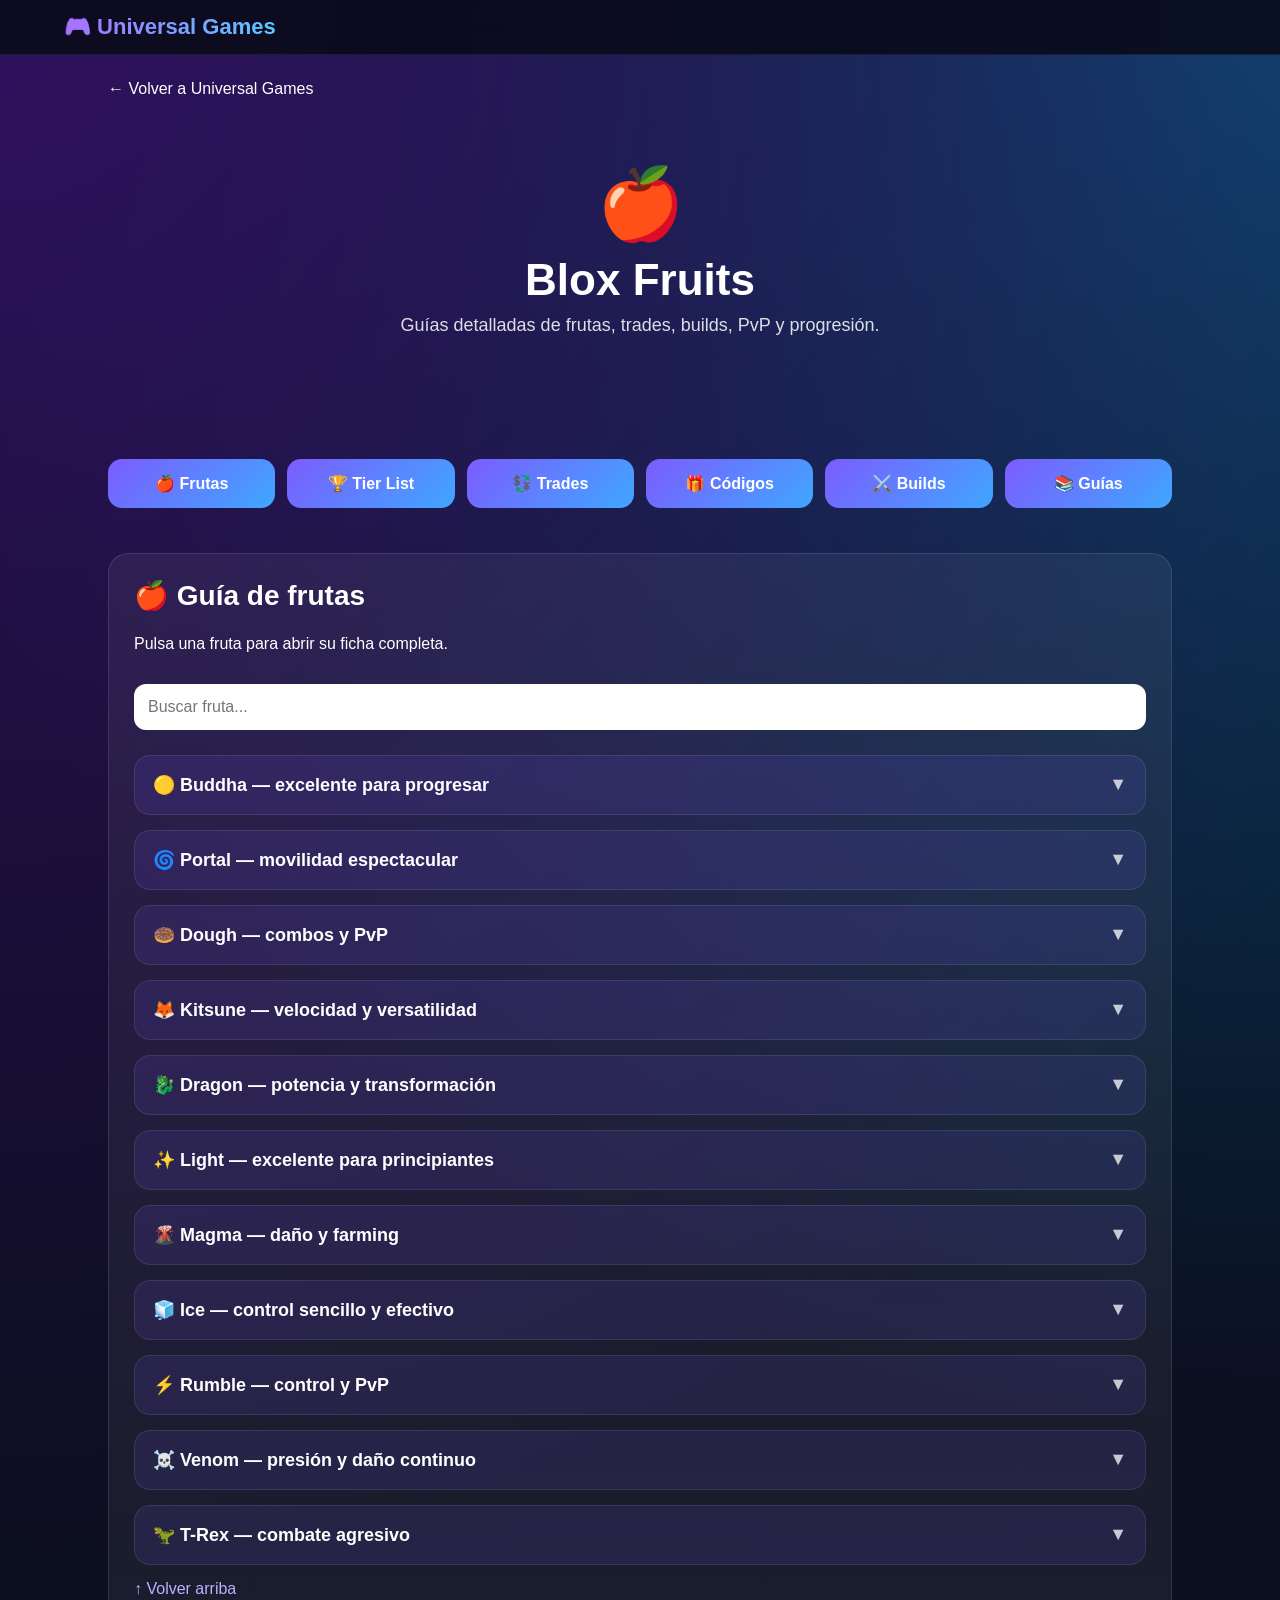
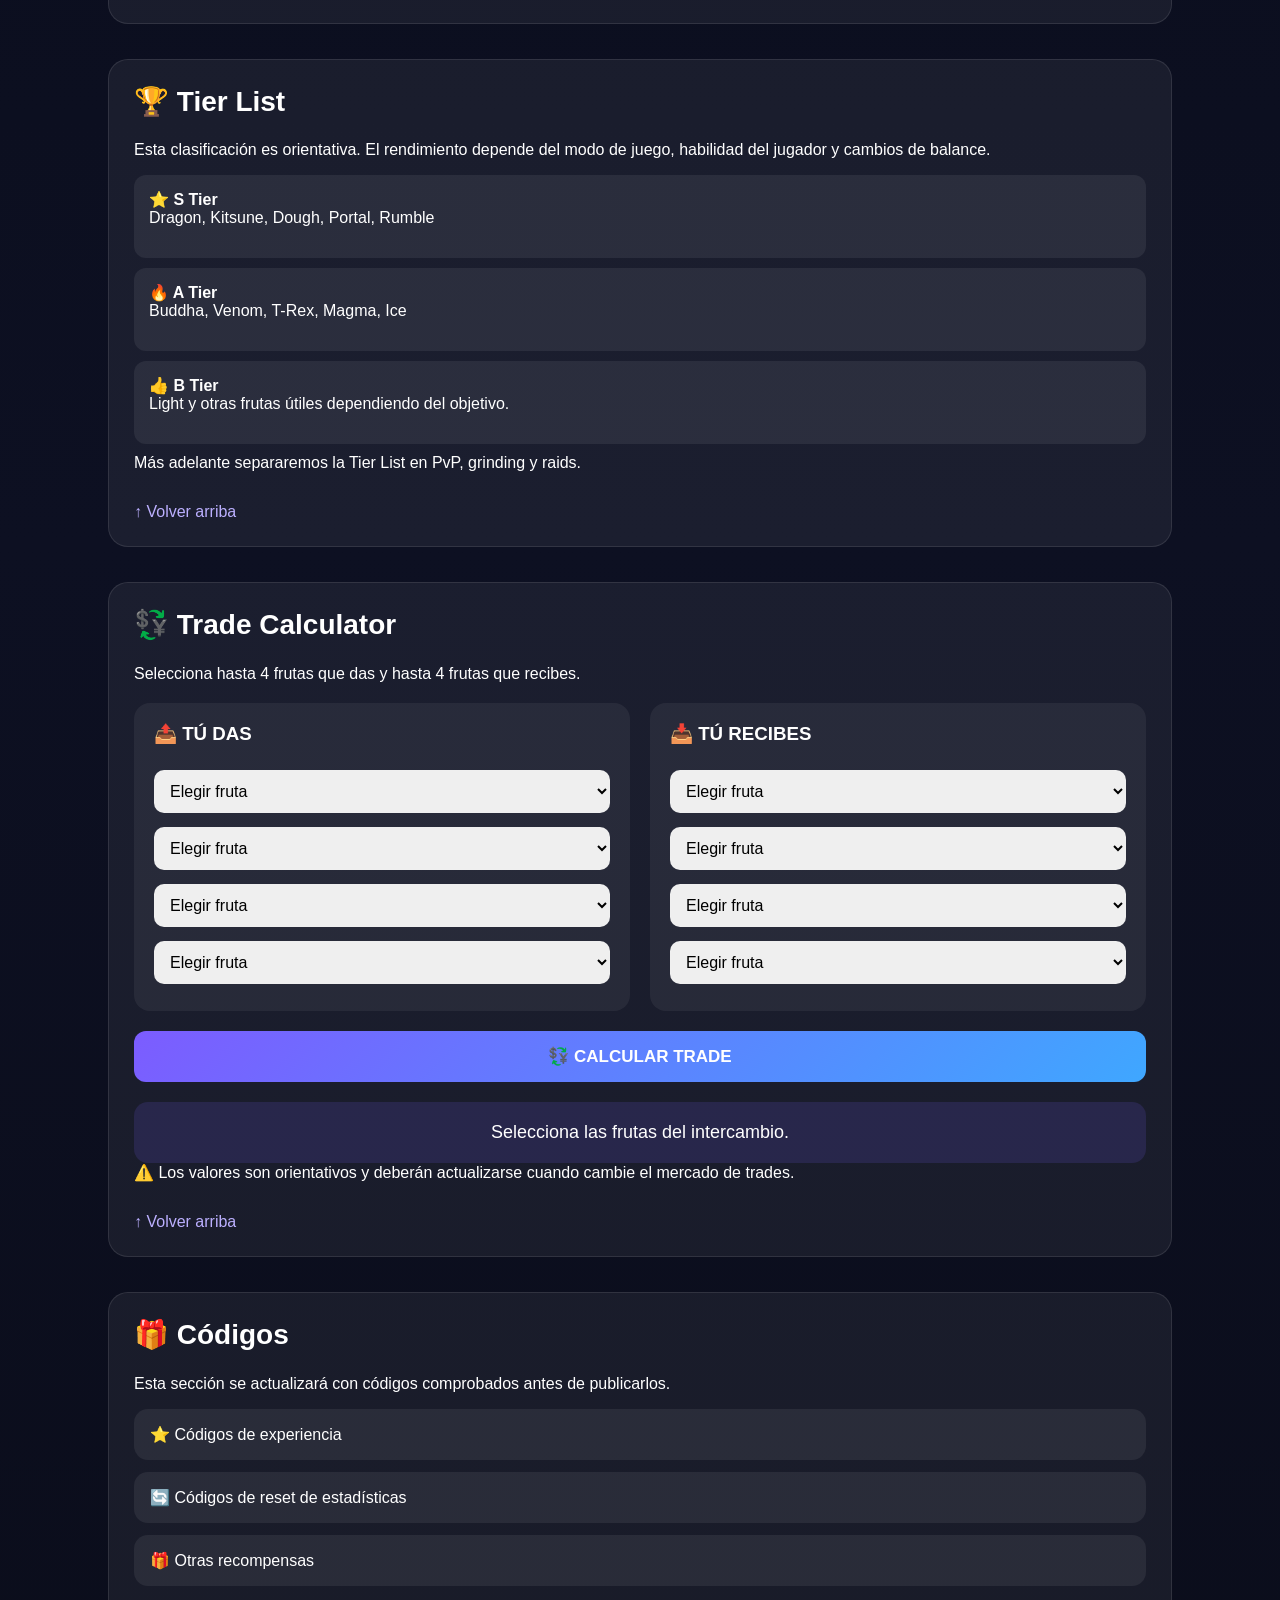
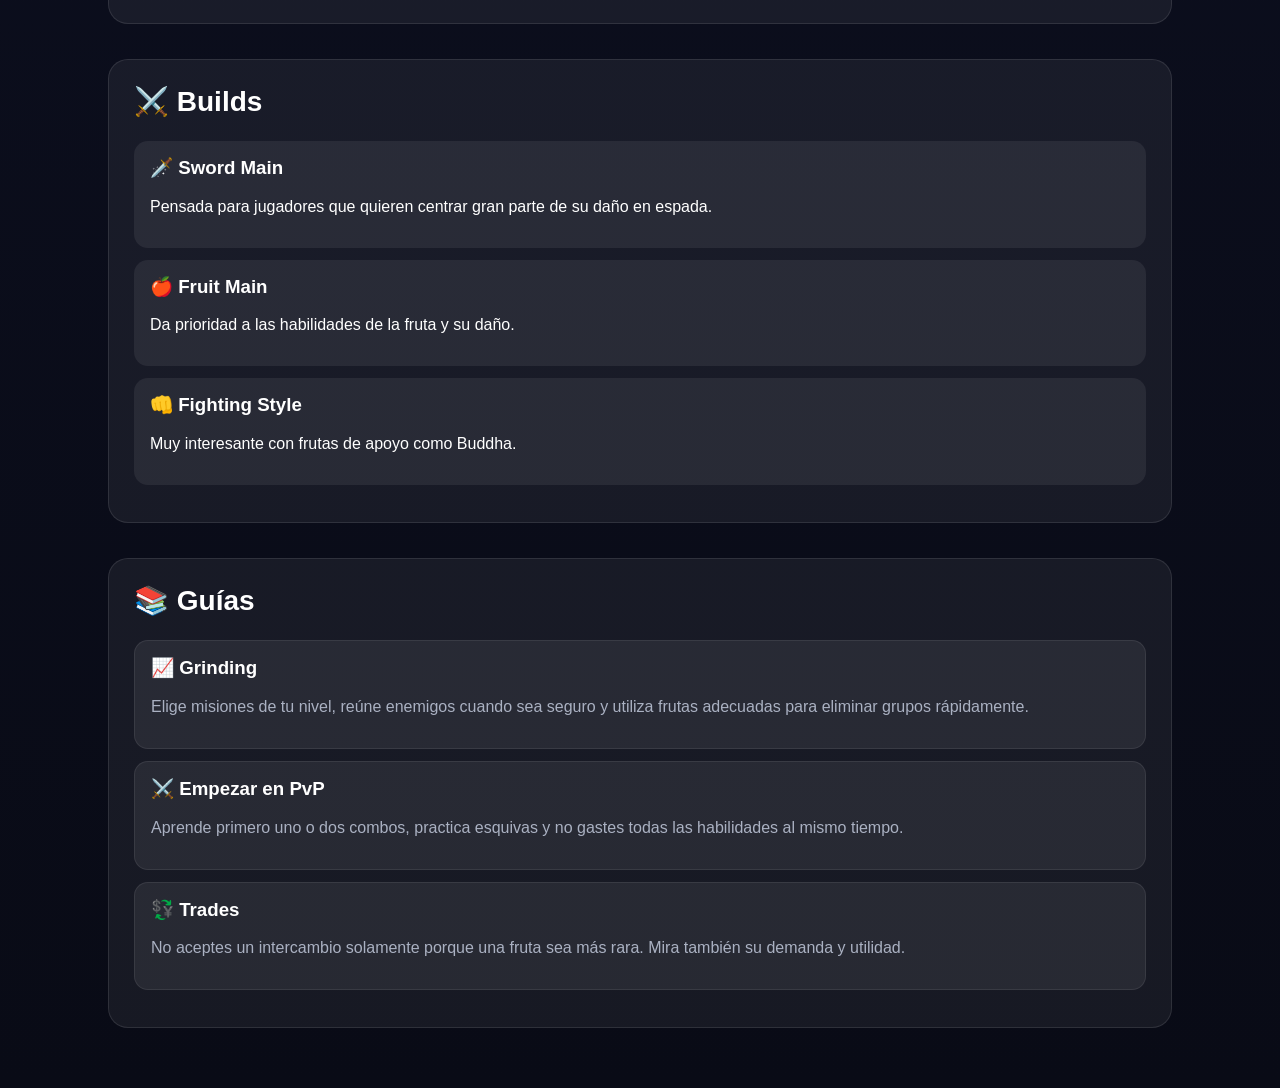
==== commit d7e6950c: "Update print statement from 'Hello' to 'Goodbye'" ====
--- a/blox-fruits.html
+++ b/blox-fruits.html
@@ -10,12 +10,12 @@
   >
 
   <title>
-    Blox Fruits: Frutas, Tier List, Builds, Trades y Guías | Universal Games
+    Blox Fruits: Frutas, Tier List, Trades, Builds y Guías | Universal Games
   </title>
 
   <meta
     name="description"
-    content="Guía de Blox Fruits con frutas, tier lists, calculadora de trades, builds y consejos en Universal Games."
+    content="Guía de Blox Fruits con fichas de frutas, tier list, calculadora de trades, builds, códigos y consejos."
   >
 
   <link rel="stylesheet" href="styles.css">
@@ -45,11 +45,11 @@
 
     .bf-hero {
       text-align: center;
-      padding: 40px 15px;
+      padding: 45px 15px;
     }
 
     .bf-hero h1 {
-      font-size: 42px;
+      font-size: 44px;
       margin: 10px 0;
     }
 
@@ -67,7 +67,7 @@
     }
 
     .menu-btn {
-      background: #7c5cff;
+      background: linear-gradient(135deg,#7c5cff,#3fa7ff);
       padding: 15px;
       border-radius: 14px;
       color: white;
@@ -95,25 +95,83 @@
       box-sizing: border-box;
       border-radius: 12px;
       border: none;
-      margin: 15px 0;
+      margin: 15px 0 25px;
       font-size: 16px;
     }
 
-    .fruit-grid {
+    .fruit-list {
+      display: grid;
+      gap: 15px;
+    }
+
+    details.fruit-card {
+      border-radius: 16px;
+      background: rgba(124,92,255,0.12);
+      border: 1px solid rgba(255,255,255,0.09);
+      overflow: hidden;
+    }
+
+    details.fruit-card[open] {
+      background: rgba(124,92,255,0.18);
+    }
+
+    .fruit-card summary {
+      cursor: pointer;
+      padding: 18px;
+      list-style: none;
+      font-size: 18px;
+      font-weight: bold;
+    }
+
+    .fruit-card summary::-webkit-details-marker {
+      display: none;
+    }
+
+    .fruit-card summary::after {
+      content: " ▼";
+      float: right;
+      opacity: 0.75;
+    }
+
+    .fruit-card[open] summary::after {
+      content: " ▲";
+    }
+
+    .fruit-info {
+      padding: 0 18px 20px;
+      line-height: 1.6;
+    }
+
+    .stats {
       display: grid;
       grid-template-columns:
-        repeat(auto-fit, minmax(160px, 1fr));
-      gap: 12px;
-    }
-
-    .fruit {
-      padding: 15px;
-      border-radius: 14px;
-      background: rgba(124,92,255,0.15);
-    }
-
-    .fruit h3 {
-      margin: 0 0 5px;
+        repeat(auto-fit, minmax(130px, 1fr));
+      gap: 10px;
+      margin: 15px 0;
+    }
+
+    .stat {
+      padding: 12px;
+      border-radius: 12px;
+      background: rgba(255,255,255,0.07);
+    }
+
+    .good {
+      color: #74ef9a;
+      font-weight: bold;
+    }
+
+    .bad {
+      color: #ff9d9d;
+      font-weight: bold;
+    }
+
+    .tip {
+      padding: 14px;
+      border-left: 4px solid #8e6cff;
+      background: rgba(255,255,255,0.05);
+      border-radius: 8px;
+      margin-top: 12px;
     }
 
     .tier {
@@ -135,10 +193,6 @@
       padding: 20px;
       border-radius: 16px;
       background: rgba(255,255,255,0.06);
-    }
-
-    .trade-side h3 {
-      margin-top: 0;
     }
 
     .trade-select {
@@ -156,7 +210,7 @@
       padding: 15px;
       border: none;
       border-radius: 12px;
-      background: #7c5cff;
+      background: linear-gradient(135deg,#7c5cff,#3fa7ff);
       color: white;
       font-size: 17px;
       font-weight: bold;
@@ -172,12 +226,6 @@
       font-size: 18px;
     }
 
-    .trade-values {
-      margin-top: 15px;
-      font-size: 15px;
-      opacity: 0.9;
-    }
-
     .code-card,
     .build-card,
     .guide-card {
@@ -201,20 +249,15 @@
 <body>
 
   <header class="topbar" id="top">
-
     <div class="logo">
       🎮 Universal Games
     </div>
-
   </header>
 
 
   <main class="bf-container">
 
-    <a
-      class="back"
-      href="index.html"
-    >
+    <a class="back" href="index.html">
       ← Volver a Universal Games
     </a>
 
@@ -230,8 +273,8 @@
       </h1>
 
       <p>
-        Frutas, Tier List, trades,
-        builds, códigos y guías.
+        Guías detalladas de frutas, trades,
+        builds, PvP y progresión.
       </p>
 
     </section>
@@ -239,62 +282,43 @@
 
     <nav class="menu-grid">
 
-      <a
-        class="menu-btn"
-        href="#frutas"
-      >
+      <a class="menu-btn" href="#frutas">
         🍎 Frutas
       </a>
 
-      <a
-        class="menu-btn"
-        href="#tierlist"
-      >
+      <a class="menu-btn" href="#tierlist">
         🏆 Tier List
       </a>
 
-      <a
-        class="menu-btn"
-        href="#trades"
-      >
+      <a class="menu-btn" href="#trades">
         💱 Trades
       </a>
 
-      <a
-        class="menu-btn"
-        href="#codigos"
-      >
+      <a class="menu-btn" href="#codigos">
         🎁 Códigos
       </a>
 
-      <a
-        class="menu-btn"
-        href="#builds"
-      >
+      <a class="menu-btn" href="#builds">
         ⚔️ Builds
       </a>
 
-      <a
-        class="menu-btn"
-        href="#guias"
-      >
+      <a class="menu-btn" href="#guias">
         📚 Guías
       </a>
 
     </nav>
 
 
-    <section
-      class="section-box"
-      id="frutas"
-    >
+    <!-- FRUTAS -->
+
+    <section class="section-box" id="frutas">
 
       <h2>
-        🍎 Frutas
+        🍎 Guía de frutas
       </h2>
 
       <p>
-        Busca una fruta para encontrarla rápidamente.
+        Pulsa una fruta para abrir su ficha completa.
       </p>
 
       <input
@@ -305,207 +329,752 @@
       >
 
 
-      <div class="fruit-grid">
-
-        <div class="fruit" data-fruit="Rocket">
-          <h3>🚀 Rocket</h3>
-          <p>Fruta básica para empezar.</p>
-        </div>
-
-        <div class="fruit" data-fruit="Spin">
-          <h3>🌀 Spin</h3>
-          <p>Fruta sencilla para los primeros niveles.</p>
-        </div>
-
-        <div class="fruit" data-fruit="Blade">
-          <h3>⚔️ Blade</h3>
-          <p>Fruta basada en ataques cortantes.</p>
-        </div>
-
-        <div class="fruit" data-fruit="Spring">
-          <h3>🪀 Spring</h3>
-          <p>Movilidad y ataques elásticos.</p>
-        </div>
-
-        <div class="fruit" data-fruit="Bomb">
-          <h3>💣 Bomb</h3>
-          <p>Ataques explosivos.</p>
-        </div>
-
-        <div class="fruit" data-fruit="Smoke">
-          <h3>💨 Smoke</h3>
-          <p>Ataques y habilidades de humo.</p>
-        </div>
-
-        <div class="fruit" data-fruit="Spike">
-          <h3>🌵 Spike</h3>
-          <p>Ataques con pinchos.</p>
-        </div>
-
-        <div class="fruit" data-fruit="Flame">
-          <h3>🔥 Flame</h3>
-          <p>Ataques basados en fuego.</p>
-        </div>
-
-        <div class="fruit" data-fruit="Falcon">
-          <h3>🦅 Falcon</h3>
-          <p>Movilidad aérea.</p>
-        </div>
-
-        <div class="fruit" data-fruit="Ice">
-          <h3>🧊 Ice</h3>
-          <p>Poderes de hielo y control.</p>
-        </div>
-
-        <div class="fruit" data-fruit="Sand">
-          <h3>🏜️ Sand</h3>
-          <p>Ataques de arena.</p>
-        </div>
-
-        <div class="fruit" data-fruit="Dark">
-          <h3>🌑 Dark</h3>
-          <p>Control y habilidades oscuras.</p>
-        </div>
-
-        <div class="fruit" data-fruit="Diamond">
-          <h3>💎 Diamond</h3>
-          <p>Defensa y resistencia.</p>
-        </div>
-
-        <div class="fruit" data-fruit="Light">
-          <h3>✨ Light</h3>
-          <p>Muy buena movilidad.</p>
-        </div>
-
-        <div class="fruit" data-fruit="Rubber">
-          <h3>🧤 Rubber</h3>
-          <p>Ataques elásticos y cuerpo a cuerpo.</p>
-        </div>
-
-        <div class="fruit" data-fruit="Barrier">
-          <h3>🧱 Barrier</h3>
-          <p>Crea barreras defensivas.</p>
-        </div>
-
-        <div class="fruit" data-fruit="Ghost">
-          <h3>👻 Ghost</h3>
-          <p>Habilidades fantasmales.</p>
-        </div>
-
-        <div class="fruit" data-fruit="Magma">
-          <h3>🌋 Magma</h3>
-          <p>Gran daño y ataques de magma.</p>
-        </div>
-
-        <div class="fruit" data-fruit="Quake">
-          <h3>🌊 Quake</h3>
-          <p>Ataques de ondas y terremotos.</p>
-        </div>
-
-        <div class="fruit" data-fruit="Buddha">
-          <h3>🟡 Buddha</h3>
-          <p>Muy usada para subir de nivel.</p>
-        </div>
-
-        <div class="fruit" data-fruit="Love">
-          <h3>💗 Love</h3>
-          <p>Habilidades especiales de control.</p>
-        </div>
-
-        <div class="fruit" data-fruit="Spider">
-          <h3>🕷️ Spider</h3>
-          <p>Ataques rápidos y versátiles.</p>
-        </div>
-
-        <div class="fruit" data-fruit="Sound">
-          <h3>🎵 Sound</h3>
-          <p>Ataques basados en sonido.</p>
-        </div>
-
-        <div class="fruit" data-fruit="Phoenix">
-          <h3>🔥 Phoenix</h3>
-          <p>Movilidad y recuperación.</p>
-        </div>
-
-        <div class="fruit" data-fruit="Portal">
-          <h3>🌀 Portal</h3>
-          <p>Excelente movilidad.</p>
-        </div>
-
-        <div class="fruit" data-fruit="Rumble">
-          <h3>⚡ Rumble</h3>
-          <p>Ataques eléctricos.</p>
-        </div>
-
-        <div class="fruit" data-fruit="Pain">
-          <h3>🔮 Pain</h3>
-          <p>Ataques de largo alcance.</p>
-        </div>
-
-        <div class="fruit" data-fruit="Blizzard">
-          <h3>❄️ Blizzard</h3>
-          <p>Ataques de hielo y tormenta.</p>
-        </div>
-
-        <div class="fruit" data-fruit="Gravity">
-          <h3>🌌 Gravity</h3>
-          <p>Manipulación de gravedad.</p>
-        </div>
-
-        <div class="fruit" data-fruit="Mammoth">
-          <h3>🦣 Mammoth</h3>
-          <p>Transformación y gran resistencia.</p>
-        </div>
-
-        <div class="fruit" data-fruit="T-Rex">
-          <h3>🦖 T-Rex</h3>
-          <p>Transformación y ataques fuertes.</p>
-        </div>
-
-        <div class="fruit" data-fruit="Dough">
-          <h3>🍩 Dough</h3>
-          <p>Muy conocida por sus combos.</p>
-        </div>
-
-        <div class="fruit" data-fruit="Shadow">
-          <h3>🌑 Shadow</h3>
-          <p>Ataques oscuros y combos.</p>
-        </div>
-
-        <div class="fruit" data-fruit="Venom">
-          <h3>☠️ Venom</h3>
-          <p>Daño continuo y ataques venenosos.</p>
-        </div>
-
-        <div class="fruit" data-fruit="Control">
-          <h3>🔵 Control</h3>
-          <p>Habilidades especiales de control.</p>
-        </div>
-
-        <div class="fruit" data-fruit="Spirit">
-          <h3>👻 Spirit</h3>
-          <p>Fruta mítica con habilidades especiales.</p>
-        </div>
-
-        <div class="fruit" data-fruit="Leopard">
-          <h3>🐆 Leopard</h3>
-          <p>Transformación y velocidad.</p>
-        </div>
-
-        <div class="fruit" data-fruit="Yeti">
-          <h3>❄️ Yeti</h3>
-          <p>Transformación y ataques de hielo.</p>
-        </div>
-
-        <div class="fruit" data-fruit="Kitsune">
-          <h3>🦊 Kitsune</h3>
-          <p>Gran movilidad y habilidades especiales.</p>
-        </div>
-
-        <div class="fruit" data-fruit="Dragon">
-          <h3>🐉 Dragon</h3>
-          <p>Una de las frutas más potentes.</p>
-        </div>
+      <div class="fruit-list">
+
+
+        <!-- BUDDHA -->
+
+        <details class="fruit-card" data-fruit="Buddha">
+
+          <summary>
+            🟡 Buddha — excelente para progresar
+          </summary>
+
+          <div class="fruit-info">
+
+            <p>
+              Buddha es una de las frutas más populares
+              para grinding, raids y progresión. Su gran
+              ventaja es que facilita muchísimo el combate
+              cuerpo a cuerpo y permite enfrentarse a grupos
+              de enemigos con más comodidad.
+            </p>
+
+            <div class="stats">
+
+              <div class="stat">
+                📈 Grinding<br>
+                ⭐⭐⭐⭐⭐
+              </div>
+
+              <div class="stat">
+                ⚔️ PvP<br>
+                ⭐⭐⭐
+              </div>
+
+              <div class="stat">
+                🏰 Raids<br>
+                ⭐⭐⭐⭐⭐
+              </div>
+
+              <div class="stat">
+                🎮 Dificultad<br>
+                Fácil
+              </div>
+
+            </div>
+
+            <p class="good">
+              ✅ Puntos fuertes
+            </p>
+
+            <p>
+              Muy buena para subir de nivel,
+              farming, raids y combate cuerpo a cuerpo.
+              Es especialmente cómoda para jugadores
+              que quieren progresar rápido.
+            </p>
+
+            <p class="bad">
+              ❌ Puntos débiles
+            </p>
+
+            <p>
+              No siempre ofrece la misma presión
+              o variedad que otras frutas especializadas
+              en PvP.
+            </p>
+
+            <div class="tip">
+              💡 Consejo: funciona especialmente bien
+              si construyes tu personaje alrededor
+              de Fighting Style o espada.
+            </div>
+
+          </div>
+
+        </details>
+
+
+        <!-- PORTAL -->
+
+        <details class="fruit-card" data-fruit="Portal">
+
+          <summary>
+            🌀 Portal — movilidad espectacular
+          </summary>
+
+          <div class="fruit-info">
+
+            <p>
+              Portal destaca por su movilidad y utilidad.
+              Es una fruta muy interesante para jugadores
+              que quieren desplazarse rápidamente,
+              entrar y salir de combates y aprovechar
+              el posicionamiento.
+            </p>
+
+            <div class="stats">
+
+              <div class="stat">
+                📈 Grinding<br>
+                ⭐⭐⭐
+              </div>
+
+              <div class="stat">
+                ⚔️ PvP<br>
+                ⭐⭐⭐⭐⭐
+              </div>
+
+              <div class="stat">
+                🏰 Raids<br>
+                ⭐⭐⭐
+              </div>
+
+              <div class="stat">
+                🎮 Dificultad<br>
+                Media-Alta
+              </div>
+
+            </div>
+
+            <p class="good">
+              ✅ Puntos fuertes
+            </p>
+
+            <p>
+              Movilidad, posicionamiento,
+              utilidad y capacidad para sorprender
+              al rival.
+            </p>
+
+            <p class="bad">
+              ❌ Puntos débiles
+            </p>
+
+            <p>
+              Necesita práctica y conocimiento
+              de combos para aprovecharla de verdad.
+            </p>
+
+            <div class="tip">
+              💡 Consejo: no la valores solamente por daño.
+              Su verdadera fuerza está en controlar
+              dónde ocurre el combate.
+            </div>
+
+          </div>
+
+        </details>
+
+
+        <!-- DOUGH -->
+
+        <details class="fruit-card" data-fruit="Dough">
+
+          <summary>
+            🍩 Dough — combos y PvP
+          </summary>
+
+          <div class="fruit-info">
+
+            <p>
+              Dough es conocida por su capacidad
+              para realizar combos potentes y controlar
+              al rival. Es especialmente popular
+              entre jugadores interesados en PvP.
+            </p>
+
+            <div class="stats">
+
+              <div class="stat">
+                📈 Grinding<br>
+                ⭐⭐⭐⭐
+              </div>
+
+              <div class="stat">
+                ⚔️ PvP<br>
+                ⭐⭐⭐⭐⭐
+              </div>
+
+              <div class="stat">
+                🏰 Raids<br>
+                ⭐⭐⭐⭐
+              </div>
+
+              <div class="stat">
+                🎮 Dificultad<br>
+                Media
+              </div>
+
+            </div>
+
+            <p class="good">
+              ✅ Puntos fuertes
+            </p>
+
+            <p>
+              Combos, control, daño y capacidad
+              para mantener presión sobre el enemigo.
+            </p>
+
+            <p class="bad">
+              ❌ Puntos débiles
+            </p>
+
+            <p>
+              Requiere aprender bien las habilidades
+              y el orden de los combos.
+            </p>
+
+            <div class="tip">
+              💡 Consejo: practicar el timing de las
+              habilidades marca mucha diferencia.
+            </div>
+
+          </div>
+
+        </details>
+
+
+        <!-- KITSUNE -->
+
+        <details class="fruit-card" data-fruit="Kitsune">
+
+          <summary>
+            🦊 Kitsune — velocidad y versatilidad
+          </summary>
+
+          <div class="fruit-info">
+
+            <p>
+              Kitsune es una fruta muy versátil,
+              conocida por combinar velocidad,
+              movilidad y ataques fuertes.
+            </p>
+
+            <div class="stats">
+
+              <div class="stat">
+                📈 Grinding<br>
+                ⭐⭐⭐⭐
+              </div>
+
+              <div class="stat">
+                ⚔️ PvP<br>
+                ⭐⭐⭐⭐⭐
+              </div>
+
+              <div class="stat">
+                🏰 Raids<br>
+                ⭐⭐⭐⭐
+              </div>
+
+              <div class="stat">
+                🎮 Dificultad<br>
+                Media
+              </div>
+
+            </div>
+
+            <p class="good">
+              ✅ Puntos fuertes
+            </p>
+
+            <p>
+              Movilidad, velocidad,
+              presión constante y buena versatilidad.
+            </p>
+
+            <p class="bad">
+              ❌ Puntos débiles
+            </p>
+
+            <p>
+              Conseguirla puede ser complicado
+              y sacar todo su potencial requiere práctica.
+            </p>
+
+            <div class="tip">
+              💡 Consejo: aprovecha su movilidad
+              para atacar y reposicionarte continuamente.
+            </div>
+
+          </div>
+
+        </details>
+
+
+        <!-- DRAGON -->
+
+        <details class="fruit-card" data-fruit="Dragon">
+
+          <summary>
+            🐉 Dragon — potencia y transformación
+          </summary>
+
+          <div class="fruit-info">
+
+            <p>
+              Dragon está orientada a jugadores
+              que buscan una fruta potente,
+              espectacular y capaz de ejercer
+              mucha presión durante el combate.
+            </p>
+
+            <div class="stats">
+
+              <div class="stat">
+                📈 Grinding<br>
+                ⭐⭐⭐⭐
+              </div>
+
+              <div class="stat">
+                ⚔️ PvP<br>
+                ⭐⭐⭐⭐⭐
+              </div>
+
+              <div class="stat">
+                🏰 Raids<br>
+                ⭐⭐⭐⭐
+              </div>
+
+              <div class="stat">
+                🎮 Dificultad<br>
+                Media-Alta
+              </div>
+
+            </div>
+
+            <p class="good">
+              ✅ Puntos fuertes
+            </p>
+
+            <p>
+              Gran potencia,
+              transformación,
+              alcance y presión.
+            </p>
+
+            <p class="bad">
+              ❌ Puntos débiles
+            </p>
+
+            <p>
+              No es la fruta más sencilla
+              para un jugador nuevo.
+            </p>
+
+            <div class="tip">
+              💡 Consejo: aprende cuándo transformar
+              y cuándo guardar tus habilidades.
+            </div>
+
+          </div>
+
+        </details>
+
+
+        <!-- LIGHT -->
+
+        <details class="fruit-card" data-fruit="Light">
+
+          <summary>
+            ✨ Light — excelente para principiantes
+          </summary>
+
+          <div class="fruit-info">
+
+            <p>
+              Light es una de las frutas más cómodas
+              para progresar durante buena parte
+              del juego gracias a su movilidad
+              y facilidad de uso.
+            </p>
+
+            <div class="stats">
+
+              <div class="stat">
+                📈 Grinding<br>
+                ⭐⭐⭐⭐⭐
+              </div>
+
+              <div class="stat">
+                ⚔️ PvP<br>
+                ⭐⭐⭐
+              </div>
+
+              <div class="stat">
+                🏰 Raids<br>
+                ⭐⭐⭐
+              </div>
+
+              <div class="stat">
+                🎮 Dificultad<br>
+                Fácil
+              </div>
+
+            </div>
+
+            <p class="good">
+              ✅ Puntos fuertes
+            </p>
+
+            <p>
+              Movilidad rápida,
+              facilidad de uso
+              y muy buena progresión.
+            </p>
+
+            <p class="bad">
+              ❌ Puntos débiles
+            </p>
+
+            <p>
+              En PvP avanzado hay frutas
+              con más opciones de combos y control.
+            </p>
+
+            <div class="tip">
+              💡 Consejo: es una gran elección
+              durante los primeros tramos del juego.
+            </div>
+
+          </div>
+
+        </details>
+
+
+        <!-- MAGMA -->
+
+        <details class="fruit-card" data-fruit="Magma">
+
+          <summary>
+            🌋 Magma — daño y farming
+          </summary>
+
+          <div class="fruit-info">
+
+            <p>
+              Magma destaca por su daño
+              y por ser muy útil para enfrentarse
+              a enemigos y determinadas actividades
+              de farming.
+            </p>
+
+            <div class="stats">
+
+              <div class="stat">
+                📈 Grinding<br>
+                ⭐⭐⭐⭐⭐
+              </div>
+
+              <div class="stat">
+                ⚔️ PvP<br>
+                ⭐⭐⭐
+              </div>
+
+              <div class="stat">
+                🏰 Raids<br>
+                ⭐⭐⭐⭐
+              </div>
+
+              <div class="stat">
+                🎮 Dificultad<br>
+                Fácil-Media
+              </div>
+
+            </div>
+
+            <p class="good">
+              ✅ Puntos fuertes
+            </p>
+
+            <p>
+              Mucho daño,
+              áreas amplias y buena utilidad
+              para progresar.
+            </p>
+
+            <p class="bad">
+              ❌ Puntos débiles
+            </p>
+
+            <p>
+              Su movilidad no es tan cómoda
+              como la de otras frutas.
+            </p>
+
+          </div>
+
+        </details>
+
+
+        <!-- ICE -->
+
+        <details class="fruit-card" data-fruit="Ice">
+
+          <summary>
+            🧊 Ice — control sencillo y efectivo
+          </summary>
+
+          <div class="fruit-info">
+
+            <p>
+              Ice combina control,
+              ataques fáciles de entender
+              y buena utilidad para aprender
+              mecánicas de combate.
+            </p>
+
+            <div class="stats">
+
+              <div class="stat">
+                📈 Grinding<br>
+                ⭐⭐⭐⭐
+              </div>
+
+              <div class="stat">
+                ⚔️ PvP<br>
+                ⭐⭐⭐⭐
+              </div>
+
+              <div class="stat">
+                🏰 Raids<br>
+                ⭐⭐⭐
+              </div>
+
+              <div class="stat">
+                🎮 Dificultad<br>
+                Fácil
+              </div>
+
+            </div>
+
+            <p class="good">
+              ✅ Puntos fuertes
+            </p>
+
+            <p>
+              Control, facilidad de uso
+              y buenas oportunidades de combo.
+            </p>
+
+            <p class="bad">
+              ❌ Puntos débiles
+            </p>
+
+            <p>
+              Jugadores experimentados
+              pueden predecir algunas acciones.
+            </p>
+
+          </div>
+
+        </details>
+
+
+        <!-- RUMBLE -->
+
+        <details class="fruit-card" data-fruit="Rumble">
+
+          <summary>
+            ⚡ Rumble — control y PvP
+          </summary>
+
+          <div class="fruit-info">
+
+            <p>
+              Rumble es una fruta muy interesante
+              para PvP gracias a su capacidad
+              de controlar al rival y crear
+              oportunidades para combos.
+            </p>
+
+            <div class="stats">
+
+              <div class="stat">
+                📈 Grinding<br>
+                ⭐⭐⭐⭐
+              </div>
+
+              <div class="stat">
+                ⚔️ PvP<br>
+                ⭐⭐⭐⭐⭐
+              </div>
+
+              <div class="stat">
+                🏰 Raids<br>
+                ⭐⭐⭐⭐
+              </div>
+
+              <div class="stat">
+                🎮 Dificultad<br>
+                Media
+              </div>
+
+            </div>
+
+            <p class="good">
+              ✅ Puntos fuertes
+            </p>
+
+            <p>
+              Control,
+              combos y buena presión.
+            </p>
+
+            <p class="bad">
+              ❌ Puntos débiles
+            </p>
+
+            <p>
+              Necesita práctica
+              para aprovechar bien sus aperturas.
+            </p>
+
+          </div>
+
+        </details>
+
+
+        <!-- VENOM -->
+
+        <details class="fruit-card" data-fruit="Venom">
+
+          <summary>
+            ☠️ Venom — presión y daño continuo
+          </summary>
+
+          <div class="fruit-info">
+
+            <p>
+              Venom destaca por aplicar
+              presión constante y daño continuo.
+              Puede resultar muy incómoda
+              para los rivales.
+            </p>
+
+            <div class="stats">
+
+              <div class="stat">
+                📈 Grinding<br>
+                ⭐⭐⭐⭐
+              </div>
+
+              <div class="stat">
+                ⚔️ PvP<br>
+                ⭐⭐⭐⭐
+              </div>
+
+              <div class="stat">
+                🏰 Raids<br>
+                ⭐⭐⭐⭐
+              </div>
+
+              <div class="stat">
+                🎮 Dificultad<br>
+                Media
+              </div>
+
+            </div>
+
+            <p class="good">
+              ✅ Puntos fuertes
+            </p>
+
+            <p>
+              Daño constante,
+              presión y buen rendimiento general.
+            </p>
+
+            <p class="bad">
+              ❌ Puntos débiles
+            </p>
+
+            <p>
+              No es tan sencilla de conseguir
+              como frutas más comunes.
+            </p>
+
+          </div>
+
+        </details>
+
+
+        <!-- T-REX -->
+
+        <details class="fruit-card" data-fruit="T-Rex">
+
+          <summary>
+            🦖 T-Rex — combate agresivo
+          </summary>
+
+          <div class="fruit-info">
+
+            <p>
+              T-Rex está orientada a un estilo
+              agresivo y de transformación,
+              con ataques fuertes y buena presencia
+              durante el combate.
+            </p>
+
+            <div class="stats">
+
+              <div class="stat">
+                📈 Grinding<br>
+                ⭐⭐⭐⭐
+              </div>
+
+              <div class="stat">
+                ⚔️ PvP<br>
+                ⭐⭐⭐⭐
+              </div>
+
+              <div class="stat">
+                🏰 Raids<br>
+                ⭐⭐⭐⭐
+              </div>
+
+              <div class="stat">
+                🎮 Dificultad<br>
+                Media
+              </div>
+
+            </div>
+
+            <p class="good">
+              ✅ Puntos fuertes
+            </p>
+
+            <p>
+              Potencia,
+              transformación y presión.
+            </p>
+
+            <p class="bad">
+              ❌ Puntos débiles
+            </p>
+
+            <p>
+              Puede requerir práctica
+              para aprovechar bien su movilidad.
+            </p>
+
+          </div>
+
+        </details>
+
 
       </div>
 
@@ -516,47 +1085,46 @@
     </section>
 
 
-    <section
-      class="section-box"
-      id="tierlist"
-    >
+    <!-- TIER LIST -->
+
+    <section class="section-box" id="tierlist">
 
       <h2>
         🏆 Tier List
       </h2>
 
       <p>
-        Esta sección la iremos actualizando según
-        PvP, farmeo y utilidad.
+        Esta clasificación es orientativa.
+        El rendimiento depende del modo de juego,
+        habilidad del jugador y cambios de balance.
       </p>
 
       <div class="tier">
         <strong>⭐ S Tier</strong>
         <p>
-          Algunas de las frutas más fuertes o útiles.
+          Dragon, Kitsune, Dough, Portal, Rumble
         </p>
       </div>
 
       <div class="tier">
         <strong>🔥 A Tier</strong>
         <p>
-          Opciones muy buenas y versátiles.
+          Buddha, Venom, T-Rex, Magma, Ice
         </p>
       </div>
 
       <div class="tier">
         <strong>👍 B Tier</strong>
         <p>
-          Buenas frutas dependiendo del jugador.
+          Light y otras frutas útiles
+          dependiendo del objetivo.
         </p>
       </div>
 
-      <div class="tier">
-        <strong>⚪ C Tier</strong>
-        <p>
-          Más situacionales o para empezar.
-        </p>
-      </div>
+      <p>
+        Más adelante separaremos la Tier List
+        en PvP, grinding y raids.
+      </p>
 
       <a class="top-link" href="#top">
         ↑ Volver arriba
@@ -565,18 +1133,17 @@
     </section>
 
 
-    <section
-      class="section-box"
-      id="trades"
-    >
+    <!-- TRADES -->
+
+    <section class="section-box" id="trades">
 
       <h2>
         💱 Trade Calculator
       </h2>
 
       <p>
-        Selecciona hasta 4 frutas que das y
-        hasta 4 frutas que recibes.
+        Selecciona hasta 4 frutas que das
+        y hasta 4 frutas que recibes.
       </p>
 
       <div class="trade-columns">
@@ -631,7 +1198,6 @@
         </div>
 
       </div>
-
 
       <button
         class="trade-button"
@@ -640,7 +1206,6 @@
         💱 CALCULAR TRADE
       </button>
 
-
       <div
         id="tradeResult"
         class="trade-result"
@@ -648,12 +1213,11 @@
         Selecciona las frutas del intercambio.
       </div>
 
-
-      <p class="trade-values">
-        ⚠️ Los valores son orientativos y se pueden
-        actualizar cuando cambie el mercado de trades.
+      <p>
+        ⚠️ Los valores son orientativos
+        y deberán actualizarse cuando cambie
+        el mercado de trades.
       </p>
-
 
       <a class="top-link" href="#top">
         ↑ Volver arriba
@@ -662,45 +1226,37 @@
     </section>
 
 
-    <section
-      class="section-box"
-      id="codigos"
-    >
+    <!-- CÓDIGOS -->
+
+    <section class="section-box" id="codigos">
 
       <h2>
         🎁 Códigos
       </h2>
 
       <p>
-        Aquí iremos añadiendo códigos activos
-        y sus recompensas.
+        Esta sección se actualizará con códigos
+        comprobados antes de publicarlos.
       </p>
 
       <div class="code-card">
-        🎁 <strong>Códigos de experiencia</strong>
-        <p>
-          Próximamente añadiremos códigos comprobados.
-        </p>
+        ⭐ Códigos de experiencia
       </div>
 
       <div class="code-card">
-        🔄 <strong>Reset de estadísticas</strong>
-        <p>
-          Próximamente añadiremos códigos comprobados.
-        </p>
+        🔄 Códigos de reset de estadísticas
       </div>
 
-      <a class="top-link" href="#top">
-        ↑ Volver arriba
-      </a>
+      <div class="code-card">
+        🎁 Otras recompensas
+      </div>
 
     </section>
 
 
-    <section
-      class="section-box"
-      id="builds"
-    >
+    <!-- BUILDS -->
+
+    <section class="section-box" id="builds">
 
       <h2>
         ⚔️ Builds
@@ -709,55 +1265,49 @@
       <div class="build-card">
 
         <h3>
-          🗡️ Build de espada
+          🗡️ Sword Main
         </h3>
 
         <p>
-          Para jugadores que quieren centrar
-          gran parte de su daño en espada.
+          Pensada para jugadores
+          que quieren centrar gran parte
+          de su daño en espada.
         </p>
 
       </div>
 
-
       <div class="build-card">
 
         <h3>
-          🍎 Build de fruta
+          🍎 Fruit Main
         </h3>
 
         <p>
-          Para aprovechar principalmente
-          las habilidades de fruta.
+          Da prioridad a las habilidades
+          de la fruta y su daño.
         </p>
 
       </div>
 
-
       <div class="build-card">
 
         <h3>
-          ⚖️ Build equilibrada
+          👊 Fighting Style
         </h3>
 
         <p>
-          Combina diferentes tipos de daño.
+          Muy interesante con frutas
+          de apoyo como Buddha.
         </p>
 
       </div>
 
-
-      <a class="top-link" href="#top">
-        ↑ Volver arriba
-      </a>
-
     </section>
 
 
-    <section
-      class="section-box"
-      id="guias"
-    >
+    <!-- GUÍAS -->
+
+    <section class="section-box" id="guias">
 
       <h2>
         📚 Guías
@@ -766,62 +1316,60 @@
       <div class="guide-card">
 
         <h3>
-          📈 Cómo subir de nivel
+          📈 Grinding
         </h3>
 
         <p>
-          Completa misiones adecuadas a tu nivel,
-          mejora tu equipo y derrota enemigos.
+          Elige misiones de tu nivel,
+          reúne enemigos cuando sea seguro
+          y utiliza frutas adecuadas
+          para eliminar grupos rápidamente.
         </p>
 
       </div>
 
-
       <div class="guide-card">
 
         <h3>
-          🗺️ Explorar los mares
+          ⚔️ Empezar en PvP
         </h3>
 
         <p>
-          Descubre nuevas zonas,
-          enemigos y desafíos.
+          Aprende primero uno o dos combos,
+          practica esquivas y no gastes
+          todas las habilidades al mismo tiempo.
         </p>
 
       </div>
 
-
       <div class="guide-card">
 
         <h3>
-          ⚔️ PvP
+          💱 Trades
         </h3>
 
         <p>
-          Practica combos,
-          movilidad y habilidades.
+          No aceptes un intercambio solamente
+          porque una fruta sea más rara.
+          Mira también su demanda y utilidad.
         </p>
 
       </div>
 
-
-      <a class="top-link" href="#top">
-        ↑ Volver arriba
-      </a>
-
     </section>
 
   </main>
 
 
   <script>
+
+    /* BUSCADOR */
 
     const fruitSearch =
       document.getElementById("fruitSearch");
 
-    const fruits =
-      document.querySelectorAll(".fruit");
-
+    const fruitCards =
+      document.querySelectorAll(".fruit-card");
 
     fruitSearch.addEventListener(
       "input",
@@ -832,15 +1380,15 @@
             .toLowerCase()
             .trim();
 
-        fruits.forEach(function (fruit) {
+        fruitCards.forEach(function(card) {
 
           const name =
-            fruit.dataset.fruit.toLowerCase();
+            card.dataset.fruit.toLowerCase();
 
           if (name.includes(text)) {
-            fruit.style.display = "";
+            card.style.display = "";
           } else {
-            fruit.style.display = "none";
+            card.style.display = "none";
           }
 
         });
@@ -848,6 +1396,34 @@
       }
     );
 
+
+    /* SOLO UNA FICHA ABIERTA */
+
+    fruitCards.forEach(function(card) {
+
+      card.addEventListener(
+        "toggle",
+        function () {
+
+          if (card.open) {
+
+            fruitCards.forEach(function(other) {
+
+              if (other !== card) {
+                other.open = false;
+              }
+
+            });
+
+          }
+
+        }
+      );
+
+    });
+
+
+    /* VALORES ORIENTATIVOS */
 
     const fruitValues = {
 
@@ -858,39 +1434,33 @@
       "Bomb": 5,
       "Smoke": 6,
       "Spike": 7,
-
       "Flame": 10,
-      "Falcon": 11,
       "Ice": 13,
       "Sand": 14,
       "Dark": 16,
       "Diamond": 18,
       "Light": 22,
       "Rubber": 24,
-      "Barrier": 25,
       "Ghost": 27,
       "Magma": 30,
-
       "Quake": 35,
-      "Buddha": 55,
       "Love": 38,
       "Spider": 42,
       "Sound": 50,
+      "Buddha": 55,
       "Phoenix": 60,
+      "Pain": 65,
+      "Gravity": 70,
       "Portal": 75,
       "Rumble": 80,
-      "Pain": 65,
       "Blizzard": 85,
-      "Gravity": 70,
-
       "Mammoth": 95,
+      "Shadow": 100,
       "T-Rex": 110,
-      "Dough": 135,
-      "Shadow": 100,
       "Venom": 115,
       "Control": 120,
       "Spirit": 125,
-
+      "Dough": 135,
       "Leopard": 160,
       "Yeti": 180,
       "Kitsune": 220,
@@ -908,9 +1478,9 @@
         Object.keys(fruitValues);
 
 
-      selectors.forEach(function (select) {
-
-        names.forEach(function (fruit) {
+      selectors.forEach(function(select) {
+
+        names.forEach(function(fruit) {
 
           const option =
             document.createElement("option");
@@ -945,14 +1515,13 @@
       let receiveNames = [];
 
 
-      giveSelectors.forEach(function (select) {
+      giveSelectors.forEach(function(select) {
 
         const fruit = select.value;
 
         if (fruit) {
 
           giveTotal += fruitValues[fruit];
-
           giveNames.push(fruit);
 
         }
@@ -960,14 +1529,13 @@
       });
 
 
-      receiveSelectors.forEach(function (select) {
+      receiveSelectors.forEach(function(select) {
 
         const fruit = select.value;
 
         if (fruit) {
 
           receiveTotal += fruitValues[fruit];
-
           receiveNames.push(fruit);
 
         }
@@ -988,58 +1556,68 @@
           "⚠️ Elige al menos una fruta en cada lado.";
 
         return;
+
       }
 
 
-      let message = "";
+      const difference =
+        receiveTotal - giveTotal;
+
+      const percentage =
+        Math.round(
+          Math.abs(difference) /
+          giveTotal *
+          100
+        );
 
 
       if (receiveTotal > giveTotal) {
 
-        message =
-          "✅ WIN<br><br>" +
-          "Tú das: " +
+        result.innerHTML =
+          "✅ <strong>WIN</strong><br><br>" +
+          "Das: " +
           giveNames.join(" + ") +
           "<br>" +
-          "Tú recibes: " +
+          "Recibes: " +
           receiveNames.join(" + ") +
           "<br><br>" +
-          "Parece un buen trade para ti.";
+          "📈 Aproximadamente +" +
+          percentage +
+          "% de valor.";
 
       }
 
 
       else if (receiveTotal < giveTotal) {
 
-        message =
-          "❌ LOSE<br><br>" +
-          "Tú das: " +
+        result.innerHTML =
+          "❌ <strong>LOSE</strong><br><br>" +
+          "Das: " +
           giveNames.join(" + ") +
           "<br>" +
-          "Tú recibes: " +
+          "Recibes: " +
           receiveNames.join(" + ") +
           "<br><br>" +
-          "Estás dando más valor del que recibes.";
+          "📉 Aproximadamente -" +
+          percentage +
+          "% de valor.";
 
       }
 
 
       else {
 
-        message =
-          "⚖️ FAIR<br><br>" +
-          "Tú das: " +
+        result.innerHTML =
+          "⚖️ <strong>FAIR</strong><br><br>" +
+          "Das: " +
           giveNames.join(" + ") +
           "<br>" +
-          "Tú recibes: " +
+          "Recibes: " +
           receiveNames.join(" + ") +
           "<br><br>" +
-          "El intercambio está bastante equilibrado.";
+          "Los valores son prácticamente iguales.";
 
       }
-
-
-      result.innerHTML = message;
 
     }
 
--- a/styles.css
+++ b/styles.css
@@ -1,397 +1,527 @@
 * {
   box-sizing: border-box;
+}
+
+html {
+  scroll-behavior: smooth;
 }
 
 body {
   margin: 0;
   font-family: Arial, Helvetica, sans-serif;
+  color: #ffffff;
   background:
-    radial-gradient(circle at top left,
-    rgba(102, 51, 255, 0.25),
-    transparent 35%),
-    #090b16;
-  color: white;
-}
-
-/* BARRA SUPERIOR */
+    radial-gradient(circle at top left, #30115f 0%, transparent 35%),
+    radial-gradient(circle at top right, #0b4a72 0%, transparent 32%),
+    linear-gradient(180deg, #080b18 0%, #0d1022 50%, #090b16 100%);
+  min-height: 100vh;
+}
+
+
+/* =========================
+   CABECERA
+========================= */
 
 .topbar {
   position: sticky;
   top: 0;
-  z-index: 10;
+  z-index: 1000;
 
   display: flex;
+  align-items: center;
   gap: 16px;
-  align-items: center;
-
-  padding: 16px 6vw;
-
-  background: rgba(9, 11, 22, 0.90);
-
-  backdrop-filter: blur(12px);
-
-  border-bottom:
-    1px solid rgba(255, 255, 255, 0.08);
+
+  padding: 14px 5%;
+
+  background: rgba(8, 11, 24, 0.88);
+  backdrop-filter: blur(14px);
+
+  border-bottom: 1px solid rgba(255,255,255,0.08);
 }
 
 .logo {
-  font-size: 1.35rem;
+  font-size: 22px;
   font-weight: 800;
   white-space: nowrap;
+
+  background: linear-gradient(
+    90deg,
+    #a970ff,
+    #5ac8ff
+  );
+
+  -webkit-background-clip: text;
+  -webkit-text-fill-color: transparent;
 }
 
 .search {
   flex: 1;
-  min-width: 0;
-
-  background: #15182a;
+  max-width: 520px;
+
+  padding: 12px 16px;
+
+  border: 1px solid rgba(255,255,255,0.12);
+  border-radius: 14px;
+
+  background: rgba(255,255,255,0.06);
   color: white;
 
-  border: 1px solid #292e4a;
+  outline: none;
+  font-size: 15px;
+}
+
+.search::placeholder {
+  color: #9fa7c0;
+}
+
+.search:focus {
+  border-color: #8a63ff;
+  box-shadow: 0 0 0 3px rgba(138,99,255,0.12);
+}
+
+.login-btn {
+  padding: 11px 16px;
+
+  border: 1px solid rgba(255,255,255,0.12);
   border-radius: 12px;
 
-  padding: 12px 14px;
-
-  outline: none;
-}
-
-.search:focus {
-  border-color: #7c5cff;
-}
-
-.login-btn {
+  color: white;
+  background: rgba(255,255,255,0.06);
+
   cursor: pointer;
-
-  padding: 11px 14px;
-
-  border: 0;
-  border-radius: 12px;
-
-  background: #20253d;
+}
+
+
+/* =========================
+   CONTENIDO GENERAL
+========================= */
+
+main {
+  width: min(1180px, 92%);
+  margin: auto;
+}
+
+section {
+  margin-bottom: 60px;
+}
+
+h1,
+h2,
+h3,
+p {
+  margin-top: 0;
+}
+
+h2 {
+  font-size: 28px;
+}
+
+
+/* =========================
+   HERO
+========================= */
+
+.hero {
+  min-height: 480px;
+
+  display: grid;
+  grid-template-columns: 1.4fr 1fr;
+  align-items: center;
+  gap: 40px;
+
+  padding: 70px 0 50px;
+}
+
+.eyebrow {
+  display: inline-block;
+
+  margin-bottom: 12px;
+
+  font-size: 13px;
+  font-weight: 800;
+  letter-spacing: 2px;
+
+  color: #9d8cff;
+}
+
+.hero h1 {
+  max-width: 700px;
+
+  margin-bottom: 18px;
+
+  font-size: clamp(42px, 7vw, 76px);
+  line-height: 0.98;
+}
+
+.subtitle {
+  max-width: 620px;
+
+  margin-bottom: 26px;
+
+  color: #b9bfd0;
+  font-size: 18px;
+  line-height: 1.6;
+}
+
+.primary-btn {
+  padding: 15px 22px;
+
+  border: none;
+  border-radius: 14px;
+
   color: white;
-
-  font-weight: bold;
-}
-
-/* CONTENIDO */
-
-main {
-  width: min(1180px, 88vw);
-  margin: auto;
-}
-
-/* PORTADA */
-
-.hero {
-  min-height: 52vh;
-
-  display: grid;
-
-  grid-template-columns:
-    1.35fr 0.8fr;
-
-  gap: 36px;
-
+  font-size: 16px;
+  font-weight: 700;
+
+  background: linear-gradient(
+    135deg,
+    #8657ff,
+    #3aa8ff
+  );
+
+  box-shadow: 0 12px 30px rgba(85,84,255,0.30);
+
+  cursor: pointer;
+
+  transition:
+    transform .2s ease,
+    box-shadow .2s ease;
+}
+
+.primary-btn:hover {
+  transform: translateY(-3px);
+  box-shadow: 0 18px 40px rgba(85,84,255,0.42);
+}
+
+.hero-card {
+  min-height: 270px;
+
+  display: flex;
+  flex-direction: column;
   align-items: center;
-
-  padding: 72px 0 42px;
-}
-
-.eyebrow {
-  color: #a995ff;
-
-  font-weight: 800;
-
-  letter-spacing: 0.12em;
-}
-
-h1 {
-  margin: 0 0 18px;
-
-  font-size:
-    clamp(2.5rem, 6vw, 5.5rem);
-
-  line-height: 0.95;
-}
-
-.subtitle {
-  color: #b8bed4;
-
-  max-width: 650px;
-
-  font-size: 1.08rem;
-
-  line-height: 1.6;
-}
-
-.primary-btn {
-  margin-top: 12px;
-
-  padding: 14px 18px;
-
-  cursor: pointer;
-
-  border: 0;
-
-  border-radius: 12px;
-
-  color: white;
-
-  font-weight: bold;
-
-  background:
-    linear-gradient(
-      135deg,
-      #7c5cff,
-      #4e9cff
-    );
-
-  box-shadow:
-    0 12px 30px
-    rgba(85, 87, 255, 0.30);
-}
-
-/* TARJETA PORTADA */
-
-.hero-card {
-  min-height: 240px;
+  justify-content: center;
+
+  padding: 30px;
+
+  border-radius: 28px;
 
   background:
     linear-gradient(
       145deg,
-      #181c31,
-      #101321
+      rgba(134,87,255,0.20),
+      rgba(58,168,255,0.12)
     );
 
-  border:
-    1px solid rgba(255,255,255,0.10);
-
-  border-radius: 24px;
-
-  padding: 28px;
-
-  display: flex;
-
-  flex-direction: column;
-
-  justify-content: center;
+  border: 1px solid rgba(255,255,255,0.10);
 
   box-shadow:
-    0 18px 60px
-    rgba(0,0,0,0.35);
+    0 25px 70px rgba(0,0,0,0.35),
+    inset 0 1px 0 rgba(255,255,255,0.08);
+
+  text-align: center;
 }
 
 .controller {
-  font-size: 5rem;
-}
-
-/* JUEGOS */
+  font-size: 80px;
+  margin-bottom: 20px;
+}
+
+
+/* =========================
+   TÍTULOS SECCIONES
+========================= */
 
 .section-title-row {
   display: flex;
-
+  align-items: center;
   justify-content: space-between;
-
-  align-items: end;
-
-  gap: 20px;
+  gap: 15px;
+
+  margin-bottom: 22px;
 }
 
 #resultCount {
-  color: #9da6c6;
-}
+  color: #9da6be;
+  font-size: 14px;
+}
+
+
+/* =========================
+   TARJETAS DE JUEGOS
+========================= */
 
 .games-grid {
   display: grid;
-
   grid-template-columns:
-    repeat(3, 1fr);
-
-  gap: 18px;
-
-  margin-top: 18px;
+    repeat(auto-fit, minmax(220px, 1fr));
+  gap: 20px;
 }
 
 .game-card {
+  position: relative;
+  overflow: hidden;
+
+  padding: 24px;
+
+  border-radius: 20px;
+
   background:
-    rgba(20, 24, 43, 0.95);
-
-  border:
-    1px solid rgba(255,255,255,0.08);
-
-  border-radius: 20px;
-
-  padding: 20px;
+    linear-gradient(
+      160deg,
+      rgba(255,255,255,0.08),
+      rgba(255,255,255,0.035)
+    );
+
+  border: 1px solid rgba(255,255,255,0.09);
 
   transition:
-    transform 0.18s ease,
-    border-color 0.18s ease;
+    transform .22s ease,
+    border-color .22s ease,
+    box-shadow .22s ease;
+}
+
+.game-card::before {
+  content: "";
+
+  position: absolute;
+  inset: 0;
+
+  background:
+    radial-gradient(
+      circle at top right,
+      rgba(124,92,255,0.16),
+      transparent 42%
+    );
+
+  pointer-events: none;
 }
 
 .game-card:hover {
-  transform: translateY(-4px);
-
-  border-color:
-    rgba(124, 92, 255, 0.65);
+  transform: translateY(-6px);
+
+  border-color: rgba(143,107,255,0.40);
+
+  box-shadow:
+    0 20px 45px rgba(0,0,0,0.30);
 }
 
 .game-icon {
-  font-size: 2rem;
+  font-size: 42px;
+  margin-bottom: 14px;
 }
 
 .game-card h3 {
-  margin-bottom: 8px;
+  font-size: 21px;
+  margin-bottom: 9px;
 }
 
 .game-card p {
-  color: #aeb6cf;
-}
-
-.game-card button {
+  min-height: 45px;
+
+  color: #aeb5c7;
+  line-height: 1.5;
+}
+
+.game-card button,
+.game-card a {
+  display: inline-block;
+
   margin-top: 10px;
-
-  width: 100%;
-
-  padding: 11px;
+  padding: 10px 14px;
+
+  border: none;
+  border-radius: 11px;
+
+  text-decoration: none;
+
+  color: white;
+  background: #7656e8;
 
   cursor: pointer;
 
-  border: 0;
-
-  border-radius: 12px;
-
-  background: #262c49;
-
-  color: white;
-
-  font-weight: bold;
-}
-
-.game-card button:hover {
-  background: #343c63;
-}
-
-/* HERRAMIENTAS */
-
-.tools-section {
-  padding-top: 56px;
-}
+  transition: .2s ease;
+}
+
+.game-card button:hover,
+.game-card a:hover {
+  background: #8f6cff;
+  transform: translateY(-2px);
+}
+
+
+/* Blox Fruits destacado */
+
+.game-card[data-name="Blox Fruits"] {
+  border: 1px solid rgba(161,110,255,0.55);
+
+  background:
+    linear-gradient(
+      160deg,
+      rgba(124,92,255,0.20),
+      rgba(255,255,255,0.04)
+    );
+
+  box-shadow:
+    0 15px 40px rgba(94,56,180,0.14);
+}
+
+
+/* =========================
+   HERRAMIENTAS
+========================= */
 
 .tools-grid {
   display: grid;
-
   grid-template-columns:
-    repeat(3, 1fr);
-
+    repeat(auto-fit, minmax(230px, 1fr));
+  gap: 20px;
+}
+
+.tool-card {
+  padding: 25px;
+
+  border-radius: 20px;
+
+  background:
+    linear-gradient(
+      145deg,
+      rgba(26,31,59,0.96),
+      rgba(18,21,42,0.96)
+    );
+
+  border: 1px solid rgba(255,255,255,0.08);
+
+  cursor: pointer;
+
+  transition:
+    transform .2s ease,
+    border-color .2s ease;
+}
+
+.tool-card:hover {
+  transform: translateY(-5px);
+  border-color: rgba(93,178,255,0.38);
+}
+
+.tool-card h3 {
+  margin-bottom: 10px;
+}
+
+.tool-card p {
+  color: #aeb4c4;
+  line-height: 1.5;
+}
+
+
+/* =========================
+   GUÍAS
+========================= */
+
+.guides-grid {
+  display: grid;
+  grid-template-columns:
+    repeat(auto-fit, minmax(220px, 1fr));
   gap: 18px;
-
-  margin-top: 18px;
-}
-
-.tool-card {
-  background:
-    rgba(20, 24, 43, 0.95);
-
-  border:
-    1px solid rgba(255,255,255,0.08);
-
-  border-radius: 20px;
-
-  padding: 20px;
-}
-
-.tool-card:hover {
-  transform: translateY(-4px);
-
-  border-color:
-    rgba(124,92,255,0.65);
-}
-
-.tool-card p {
-  color: #aeb6cf;
-}
-
-/* GUIAS */
-
-.guides-section {
-  padding-top: 56px;
-}
-
-.guide-list {
-  display: grid;
-
-  gap: 12px;
-
-  margin-top: 16px;
-}
-
-.guide-list > div {
-  display: flex;
-
-  justify-content: space-between;
-
-  gap: 20px;
-
-  padding: 18px;
-
-  border-radius: 14px;
-
-  background: #14182b;
-
-  border:
-    1px solid rgba(255,255,255,0.07);
-}
-
-.guide-list span {
-  color: #aeb6cf;
-}
-
-/* PIE DE PAGINA */
+}
+
+.guide-card {
+  padding: 22px;
+
+  border-radius: 18px;
+
+  background: rgba(255,255,255,0.045);
+
+  border: 1px solid rgba(255,255,255,0.08);
+}
+
+.guide-card p {
+  color: #aab1c2;
+}
+
+
+/* =========================
+   PIE DE PÁGINA
+========================= */
 
 footer {
+  margin-top: 70px;
+  padding: 35px 20px;
+
   text-align: center;
 
-  color: #727c9c;
-
-  padding: 52px 20px 32px;
-}
-
-/* BUSCADOR */
-
-.hidden {
-  display: none;
-}
-
-/* MOVIL */
-
-@media (max-width: 800px) {
+  color: #7f879c;
+
+  border-top: 1px solid rgba(255,255,255,0.07);
+}
+
+
+/* =========================
+   MÓVIL
+========================= */
+
+@media (max-width: 760px) {
 
   .topbar {
     flex-wrap: wrap;
+    padding: 12px 16px;
+  }
+
+  .logo {
+    width: 100%;
+    font-size: 21px;
   }
 
   .search {
-    order: 3;
-    flex-basis: 100%;
+    max-width: none;
   }
 
   .hero {
     grid-template-columns: 1fr;
-
-    padding-top: 46px;
-  }
-
-  .games-grid {
+    min-height: auto;
+    padding-top: 45px;
+  }
+
+  .hero h1 {
+    font-size: 48px;
+  }
+
+  .hero-card {
+    min-height: 220px;
+  }
+
+  .controller {
+    font-size: 65px;
+  }
+
+  .section-title-row {
+    align-items: flex-end;
+  }
+
+}
+
+
+/* =========================
+   PANTALLAS MUY PEQUEÑAS
+========================= */
+
+@media (max-width: 420px) {
+
+  main {
+    width: 91%;
+  }
+
+  .hero h1 {
+    font-size: 40px;
+  }
+
+  .subtitle {
+    font-size: 16px;
+  }
+
+  .games-grid,
+  .tools-grid,
+  .guides-grid {
     grid-template-columns: 1fr;
   }
 
-  .tools-grid {
-    grid-template-columns: 1fr;
-  }
-
-  .guide-list > div {
-    flex-direction: column;
-
-    gap: 6px;
-  }
-}
+}
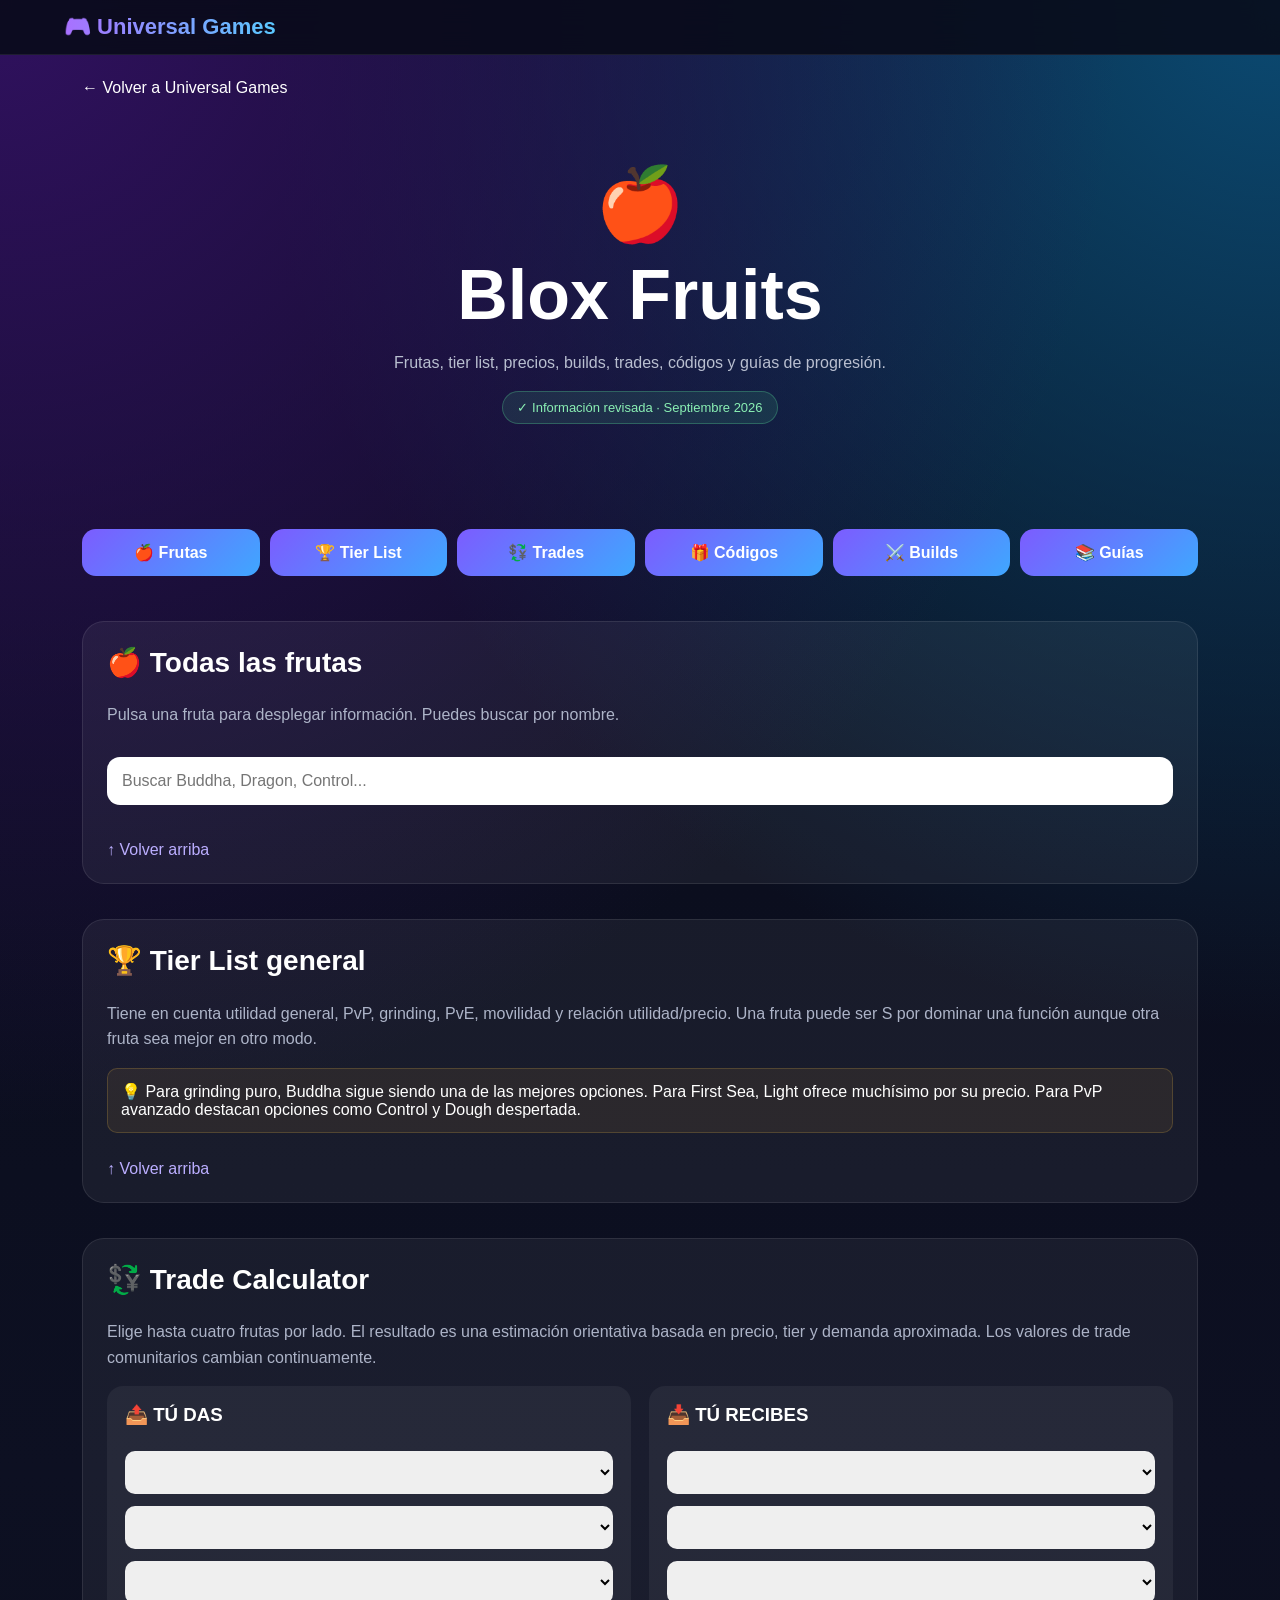
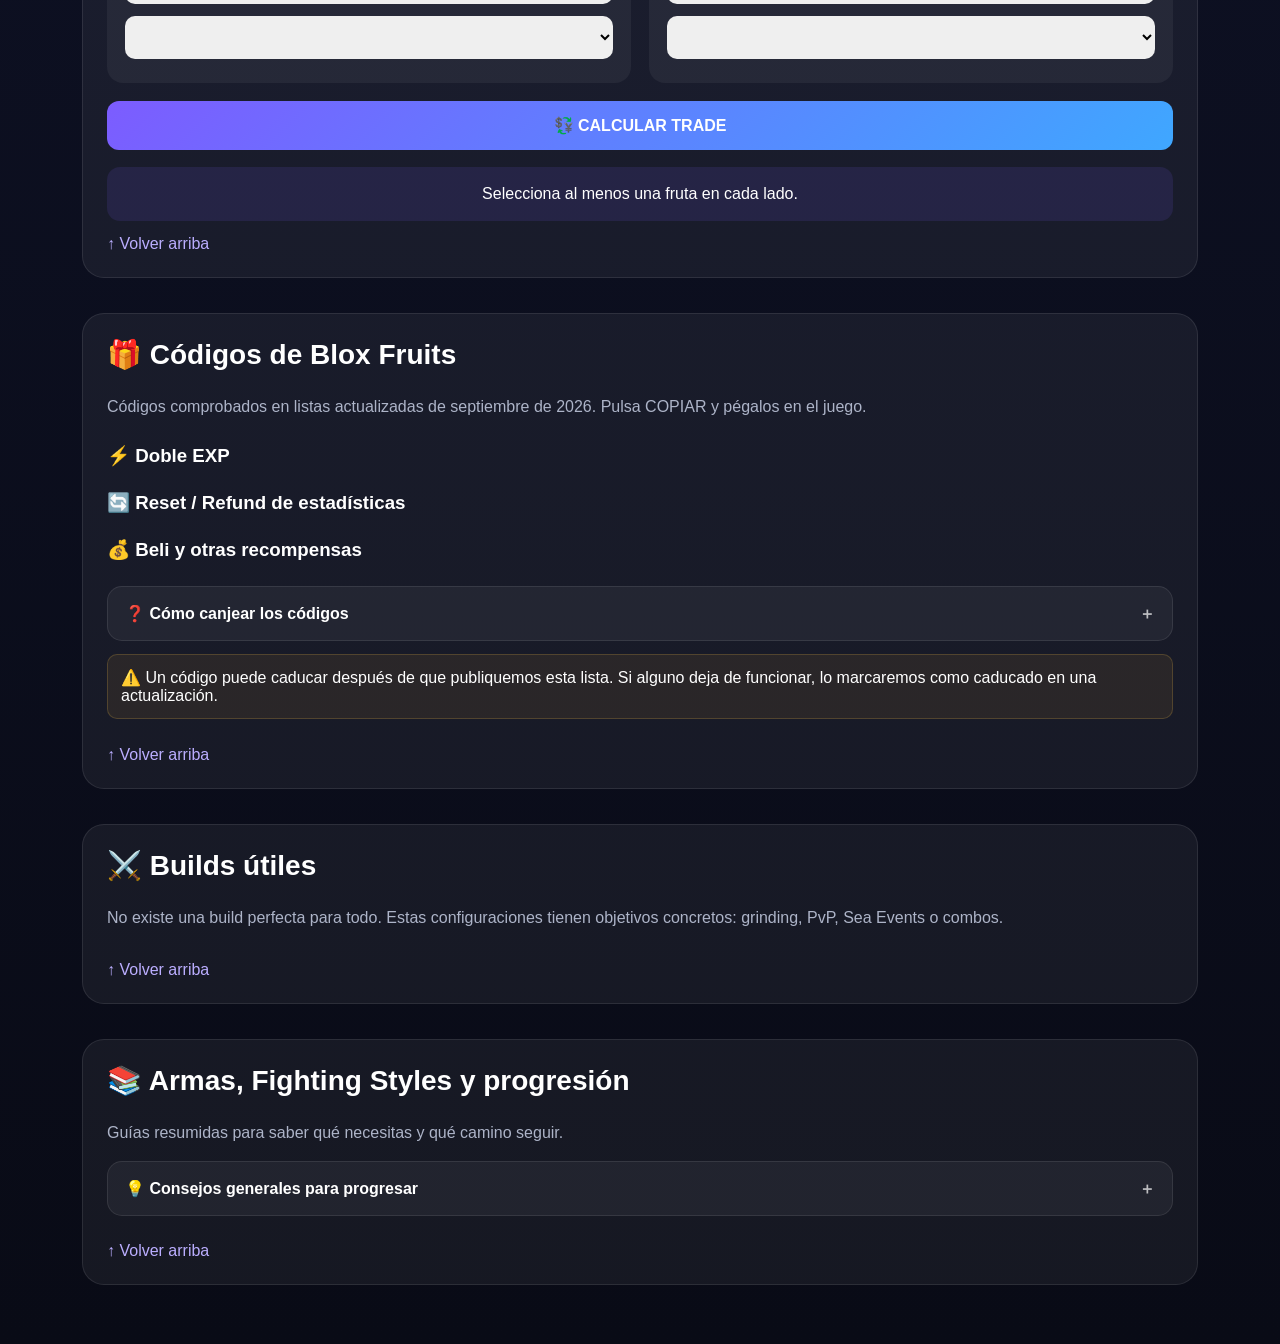
==== commit 99a7dcec: "Update print statement from 'Hello' to 'Goodbye'" ====
--- a/blox-fruits.html
+++ b/blox-fruits.html
@@ -2,1626 +2,2173 @@
 <html lang="es">
 
 <head>
-  <meta charset="UTF-8">
-
-  <meta
-    name="viewport"
-    content="width=device-width, initial-scale=1.0"
-  >
-
-  <title>
-    Blox Fruits: Frutas, Tier List, Trades, Builds y Guías | Universal Games
-  </title>
-
-  <meta
-    name="description"
-    content="Guía de Blox Fruits con fichas de frutas, tier list, calculadora de trades, builds, códigos y consejos."
-  >
-
-  <link rel="stylesheet" href="styles.css">
-
-  <style>
-
-    html {
-      scroll-behavior: smooth;
-    }
-
-    body {
-      margin: 0;
-    }
-
-    .bf-container {
-      max-width: 1100px;
-      margin: auto;
-      padding: 25px 18px;
-    }
-
-    .back {
-      display: inline-block;
-      margin-bottom: 20px;
-      color: white;
-      text-decoration: none;
-    }
-
-    .bf-hero {
-      text-align: center;
-      padding: 45px 15px;
-    }
-
-    .bf-hero h1 {
-      font-size: 44px;
-      margin: 10px 0;
-    }
-
-    .bf-hero p {
-      font-size: 18px;
-      opacity: 0.85;
-    }
-
-    .menu-grid {
-      display: grid;
-      grid-template-columns:
-        repeat(auto-fit, minmax(140px, 1fr));
-      gap: 12px;
-      margin: 25px 0 45px;
-    }
-
-    .menu-btn {
-      background: linear-gradient(135deg,#7c5cff,#3fa7ff);
-      padding: 15px;
-      border-radius: 14px;
-      color: white;
-      text-decoration: none;
-      text-align: center;
-      font-weight: bold;
-    }
-
-    .section-box {
-      margin: 35px 0;
-      padding: 25px;
-      border-radius: 20px;
-      background: rgba(255,255,255,0.06);
-      border: 1px solid rgba(255,255,255,0.10);
-    }
-
-    .section-box h2 {
-      margin-top: 0;
-      font-size: 28px;
-    }
-
-    .fruit-search {
-      width: 100%;
-      padding: 14px;
-      box-sizing: border-box;
-      border-radius: 12px;
-      border: none;
-      margin: 15px 0 25px;
-      font-size: 16px;
-    }
-
-    .fruit-list {
-      display: grid;
-      gap: 15px;
-    }
-
-    details.fruit-card {
-      border-radius: 16px;
-      background: rgba(124,92,255,0.12);
-      border: 1px solid rgba(255,255,255,0.09);
-      overflow: hidden;
-    }
-
-    details.fruit-card[open] {
-      background: rgba(124,92,255,0.18);
-    }
-
-    .fruit-card summary {
-      cursor: pointer;
-      padding: 18px;
-      list-style: none;
-      font-size: 18px;
-      font-weight: bold;
-    }
-
-    .fruit-card summary::-webkit-details-marker {
-      display: none;
-    }
-
-    .fruit-card summary::after {
-      content: " ▼";
-      float: right;
-      opacity: 0.75;
-    }
-
-    .fruit-card[open] summary::after {
-      content: " ▲";
-    }
-
-    .fruit-info {
-      padding: 0 18px 20px;
-      line-height: 1.6;
-    }
-
-    .stats {
-      display: grid;
-      grid-template-columns:
-        repeat(auto-fit, minmax(130px, 1fr));
-      gap: 10px;
-      margin: 15px 0;
-    }
-
-    .stat {
-      padding: 12px;
-      border-radius: 12px;
-      background: rgba(255,255,255,0.07);
-    }
-
-    .good {
-      color: #74ef9a;
-      font-weight: bold;
-    }
-
-    .bad {
-      color: #ff9d9d;
-      font-weight: bold;
-    }
-
-    .tip {
-      padding: 14px;
-      border-left: 4px solid #8e6cff;
-      background: rgba(255,255,255,0.05);
-      border-radius: 8px;
-      margin-top: 12px;
-    }
-
-    .tier {
-      padding: 15px;
-      margin: 10px 0;
-      border-radius: 12px;
-      background: rgba(255,255,255,0.07);
-    }
-
-    .trade-columns {
-      display: grid;
-      grid-template-columns:
-        repeat(auto-fit, minmax(240px, 1fr));
-      gap: 20px;
-      margin-top: 20px;
-    }
-
-    .trade-side {
-      padding: 20px;
-      border-radius: 16px;
-      background: rgba(255,255,255,0.06);
-    }
-
-    .trade-select {
-      width: 100%;
-      padding: 12px;
-      margin: 7px 0;
-      border-radius: 10px;
-      border: none;
-      font-size: 16px;
-    }
-
-    .trade-button {
-      width: 100%;
-      margin-top: 20px;
-      padding: 15px;
-      border: none;
-      border-radius: 12px;
-      background: linear-gradient(135deg,#7c5cff,#3fa7ff);
-      color: white;
-      font-size: 17px;
-      font-weight: bold;
-      cursor: pointer;
-    }
-
-    .trade-result {
-      margin-top: 20px;
-      padding: 20px;
-      border-radius: 14px;
-      background: rgba(124,92,255,0.15);
-      text-align: center;
-      font-size: 18px;
-    }
-
-    .code-card,
-    .build-card,
-    .guide-card {
-      margin: 12px 0;
-      padding: 16px;
-      border-radius: 14px;
-      background: rgba(255,255,255,0.07);
-    }
-
-    .top-link {
-      display: inline-block;
-      margin-top: 15px;
-      color: #bcb0ff;
-      text-decoration: none;
-    }
-
-  </style>
+<meta charset="UTF-8">
+<meta name="viewport" content="width=device-width, initial-scale=1.0">
+
+<title>Blox Fruits Guía 2026: Frutas, Tier List, Trades, Códigos y Builds | Universal Games</title>
+
+<meta name="description"
+content="Guía completa de Blox Fruits 2026: frutas, tier list, precios, trade calculator, códigos activos, builds, Yama, Sanguine Art, Godhuman y consejos.">
+
+<link rel="stylesheet" href="styles.css">
+
+<style>
+
+html{
+  scroll-behavior:smooth;
+}
+
+body{
+  margin:0;
+}
+
+.bf-container{
+  max-width:1150px;
+  margin:auto;
+  padding:24px 17px;
+}
+
+.back{
+  display:inline-block;
+  margin-bottom:20px;
+  color:white;
+  text-decoration:none;
+}
+
+.hero-bf{
+  text-align:center;
+  padding:45px 15px;
+}
+
+.hero-bf h1{
+  font-size:clamp(42px,8vw,70px);
+  margin:8px 0;
+}
+
+.hero-bf p{
+  max-width:700px;
+  margin:15px auto;
+  color:#b9bfd0;
+  line-height:1.6;
+}
+
+.updated{
+  display:inline-block;
+  padding:8px 14px;
+  border-radius:30px;
+  background:rgba(86,218,150,.12);
+  border:1px solid rgba(86,218,150,.3);
+  color:#8af0b4;
+  font-size:13px;
+}
+
+.menu-grid{
+  display:grid;
+  grid-template-columns:repeat(auto-fit,minmax(130px,1fr));
+  gap:10px;
+  margin:25px 0 45px;
+}
+
+.menu-btn{
+  padding:14px 10px;
+  border-radius:14px;
+  text-align:center;
+  text-decoration:none;
+  color:white;
+  font-weight:bold;
+  background:linear-gradient(135deg,#7c5cff,#3fa7ff);
+}
+
+.box{
+  margin:35px 0;
+  padding:24px;
+  border-radius:22px;
+  background:rgba(255,255,255,.055);
+  border:1px solid rgba(255,255,255,.09);
+}
+
+.box h2{
+  font-size:28px;
+  margin-top:0;
+}
+
+.subtext{
+  color:#adb4c8;
+  line-height:1.6;
+}
+
+.search-box{
+  width:100%;
+  padding:15px;
+  border:none;
+  border-radius:13px;
+  margin:14px 0 22px;
+  font-size:16px;
+  box-sizing:border-box;
+}
+
+details{
+  margin:12px 0;
+  border-radius:15px;
+  overflow:hidden;
+  border:1px solid rgba(255,255,255,.09);
+  background:rgba(255,255,255,.05);
+}
+
+details[open]{
+  border-color:rgba(139,104,255,.4);
+  background:rgba(124,92,255,.10);
+}
+
+summary{
+  cursor:pointer;
+  padding:17px;
+  font-weight:bold;
+  list-style:none;
+}
+
+summary::-webkit-details-marker{
+  display:none;
+}
+
+summary::after{
+  content:"＋";
+  float:right;
+  opacity:.7;
+}
+
+details[open] summary::after{
+  content:"−";
+}
+
+.details-content{
+  padding:0 17px 19px;
+  line-height:1.65;
+  color:#d3d7e2;
+}
+
+.info-grid{
+  display:grid;
+  grid-template-columns:repeat(auto-fit,minmax(125px,1fr));
+  gap:9px;
+  margin:14px 0;
+}
+
+.info-pill{
+  padding:11px;
+  border-radius:11px;
+  background:rgba(255,255,255,.065);
+  font-size:14px;
+}
+
+.good{
+  color:#78eea0;
+  font-weight:bold;
+}
+
+.bad{
+  color:#ff9898;
+  font-weight:bold;
+}
+
+.tip{
+  margin-top:15px;
+  padding:13px;
+  border-radius:10px;
+  border-left:4px solid #8966ff;
+  background:rgba(137,102,255,.08);
+}
+
+.tier-box{
+  margin:15px 0;
+  padding:18px;
+  border-radius:17px;
+}
+
+.tier-S{
+  background:rgba(255,194,73,.12);
+  border:1px solid rgba(255,194,73,.30);
+}
+
+.tier-A{
+  background:rgba(109,235,154,.09);
+  border:1px solid rgba(109,235,154,.24);
+}
+
+.tier-B{
+  background:rgba(80,169,255,.09);
+  border:1px solid rgba(80,169,255,.24);
+}
+
+.tier-C{
+  background:rgba(190,130,255,.08);
+  border:1px solid rgba(190,130,255,.20);
+}
+
+.tier-D{
+  background:rgba(255,100,100,.07);
+  border:1px solid rgba(255,100,100,.20);
+}
+
+.tier-fruits{
+  display:flex;
+  flex-wrap:wrap;
+  gap:8px;
+  margin-top:12px;
+}
+
+.tier-fruit{
+  padding:8px 10px;
+  border-radius:10px;
+  background:rgba(255,255,255,.07);
+  font-size:13px;
+}
+
+.trade-grid{
+  display:grid;
+  grid-template-columns:repeat(auto-fit,minmax(240px,1fr));
+  gap:18px;
+}
+
+.trade-side{
+  padding:18px;
+  border-radius:16px;
+  background:rgba(255,255,255,.05);
+}
+
+.trade-select{
+  width:100%;
+  margin:6px 0;
+  padding:12px;
+  border:0;
+  border-radius:10px;
+  font-size:15px;
+}
+
+.main-button{
+  width:100%;
+  margin-top:18px;
+  padding:15px;
+  border:none;
+  border-radius:12px;
+  cursor:pointer;
+  color:white;
+  font-size:16px;
+  font-weight:bold;
+  background:linear-gradient(135deg,#7c5cff,#3fa7ff);
+}
+
+.trade-result{
+  margin-top:17px;
+  padding:18px;
+  border-radius:13px;
+  background:rgba(124,92,255,.12);
+  text-align:center;
+}
+
+.code-group{
+  margin:25px 0;
+}
+
+.code-card{
+  display:flex;
+  align-items:center;
+  justify-content:space-between;
+  gap:10px;
+  padding:13px;
+  margin:8px 0;
+  border-radius:12px;
+  background:rgba(255,255,255,.055);
+}
+
+.code-left{
+  min-width:0;
+}
+
+.code-name{
+  font-family:monospace;
+  font-weight:bold;
+  word-break:break-all;
+}
+
+.reward{
+  font-size:13px;
+  color:#afb6ca;
+  margin-top:4px;
+}
+
+.copy-btn{
+  flex:none;
+  padding:9px 12px;
+  border:0;
+  border-radius:9px;
+  color:white;
+  background:#7656e8;
+  cursor:pointer;
+}
+
+.build-title{
+  color:#b9aaff;
+}
+
+.steps{
+  padding-left:20px;
+}
+
+.steps li{
+  margin:8px 0;
+}
+
+.warning{
+  padding:13px;
+  border-radius:10px;
+  background:rgba(255,194,73,.08);
+  border:1px solid rgba(255,194,73,.19);
+  margin:13px 0;
+}
+
+.top{
+  display:inline-block;
+  margin-top:14px;
+  color:#bbaeff;
+  text-decoration:none;
+}
+
+@media(max-width:520px){
+
+  .box{
+    padding:18px 14px;
+  }
+
+  .hero-bf{
+    padding:30px 8px;
+  }
+
+  .menu-grid{
+    grid-template-columns:repeat(2,1fr);
+  }
+
+  .code-card{
+    align-items:flex-start;
+  }
+
+}
+
+</style>
 </head>
 
 
 <body>
 
-  <header class="topbar" id="top">
-    <div class="logo">
-      🎮 Universal Games
-    </div>
-  </header>
-
-
-  <main class="bf-container">
-
-    <a class="back" href="index.html">
-      ← Volver a Universal Games
-    </a>
-
-
-    <section class="bf-hero">
-
-      <div style="font-size:70px;">
-        🍎
+<header class="topbar" id="top">
+  <div class="logo">🎮 Universal Games</div>
+</header>
+
+
+<main class="bf-container">
+
+<a class="back" href="index.html">
+  ← Volver a Universal Games
+</a>
+
+
+<section class="hero-bf">
+
+  <div style="font-size:72px">🍎</div>
+
+  <h1>Blox Fruits</h1>
+
+  <p>
+    Frutas, tier list, precios, builds, trades,
+    códigos y guías de progresión.
+  </p>
+
+  <span class="updated">
+    ✓ Información revisada · Septiembre 2026
+  </span>
+
+</section>
+
+
+<nav class="menu-grid">
+
+<a class="menu-btn" href="#frutas">🍎 Frutas</a>
+<a class="menu-btn" href="#tier">🏆 Tier List</a>
+<a class="menu-btn" href="#trades">💱 Trades</a>
+<a class="menu-btn" href="#codigos">🎁 Códigos</a>
+<a class="menu-btn" href="#builds">⚔️ Builds</a>
+<a class="menu-btn" href="#guias">📚 Guías</a>
+
+</nav>
+
+
+
+<!-- =========================
+     FRUTAS
+========================= -->
+
+<section class="box" id="frutas">
+
+<h2>🍎 Todas las frutas</h2>
+
+<p class="subtext">
+Pulsa una fruta para desplegar información.
+Puedes buscar por nombre.
+</p>
+
+<input
+  id="fruitSearch"
+  class="search-box"
+  type="text"
+  placeholder="Buscar Buddha, Dragon, Control..."
+>
+
+<div id="fruitList"></div>
+
+<a class="top" href="#top">↑ Volver arriba</a>
+
+</section>
+
+
+
+<!-- =========================
+     TIER LIST
+========================= -->
+
+<section class="box" id="tier">
+
+<h2>🏆 Tier List general</h2>
+
+<p class="subtext">
+Tiene en cuenta utilidad general, PvP, grinding,
+PvE, movilidad y relación utilidad/precio.
+Una fruta puede ser S por dominar una función
+aunque otra fruta sea mejor en otro modo.
+</p>
+
+<div id="tierList"></div>
+
+<div class="warning">
+💡 Para grinding puro, Buddha sigue siendo una de las mejores opciones.
+Para First Sea, Light ofrece muchísimo por su precio.
+Para PvP avanzado destacan opciones como Control y Dough despertada.
+</div>
+
+<a class="top" href="#top">↑ Volver arriba</a>
+
+</section>
+
+
+
+<!-- =========================
+     TRADES
+========================= -->
+
+<section class="box" id="trades">
+
+<h2>💱 Trade Calculator</h2>
+
+<p class="subtext">
+Elige hasta cuatro frutas por lado.
+El resultado es una estimación orientativa basada
+en precio, tier y demanda aproximada.
+Los valores de trade comunitarios cambian continuamente.
+</p>
+
+
+<div class="trade-grid">
+
+<div class="trade-side">
+
+<h3>📤 TÚ DAS</h3>
+
+<select class="trade-select give"></select>
+<select class="trade-select give"></select>
+<select class="trade-select give"></select>
+<select class="trade-select give"></select>
+
+</div>
+
+
+<div class="trade-side">
+
+<h3>📥 TÚ RECIBES</h3>
+
+<select class="trade-select receive"></select>
+<select class="trade-select receive"></select>
+<select class="trade-select receive"></select>
+<select class="trade-select receive"></select>
+
+</div>
+
+</div>
+
+
+<button
+  class="main-button"
+  onclick="calculateTrade()"
+>
+💱 CALCULAR TRADE
+</button>
+
+
+<div
+  id="tradeResult"
+  class="trade-result"
+>
+Selecciona al menos una fruta en cada lado.
+</div>
+
+<a class="top" href="#top">↑ Volver arriba</a>
+
+</section>
+
+
+
+<!-- =========================
+     CÓDIGOS
+========================= -->
+
+<section class="box" id="codigos">
+
+<h2>🎁 Códigos de Blox Fruits</h2>
+
+<p class="subtext">
+Códigos comprobados en listas actualizadas
+de septiembre de 2026.
+Pulsa COPIAR y pégalos en el juego.
+</p>
+
+
+<div class="code-group">
+
+<h3>⚡ Doble EXP</h3>
+
+<div id="xpCodes"></div>
+
+</div>
+
+
+<div class="code-group">
+
+<h3>🔄 Reset / Refund de estadísticas</h3>
+
+<div id="resetCodes"></div>
+
+</div>
+
+
+<div class="code-group">
+
+<h3>💰 Beli y otras recompensas</h3>
+
+<div id="otherCodes"></div>
+
+</div>
+
+
+<details>
+
+<summary>
+❓ Cómo canjear los códigos
+</summary>
+
+<div class="details-content">
+
+<ol class="steps">
+
+<li>Abre Blox Fruits en Roblox.</li>
+
+<li>
+Abre el menú para introducir códigos
+de recompensa.
+</li>
+
+<li>
+Copia exactamente uno de los códigos
+de Universal Games.
+</li>
+
+<li>Pégalo y pulsa Redeem.</li>
+
+</ol>
+
+<div class="tip">
+💡 Los códigos de 2x EXP normalmente acumulan
+tiempo, no convierten 2x en 4x.
+</div>
+
+</div>
+
+</details>
+
+
+<div class="warning">
+⚠️ Un código puede caducar después de que publiquemos
+esta lista. Si alguno deja de funcionar,
+lo marcaremos como caducado en una actualización.
+</div>
+
+<a class="top" href="#top">↑ Volver arriba</a>
+
+</section>
+
+
+
+<!-- =========================
+     BUILDS
+========================= -->
+
+<section class="box" id="builds">
+
+<h2>⚔️ Builds útiles</h2>
+
+<p class="subtext">
+No existe una build perfecta para todo.
+Estas configuraciones tienen objetivos concretos:
+grinding, PvP, Sea Events o combos.
+</p>
+
+
+<div id="buildList"></div>
+
+<a class="top" href="#top">↑ Volver arriba</a>
+
+</section>
+
+
+
+<!-- =========================
+     GUÍAS
+========================= -->
+
+<section class="box" id="guias">
+
+<h2>📚 Armas, Fighting Styles y progresión</h2>
+
+<p class="subtext">
+Guías resumidas para saber qué necesitas
+y qué camino seguir.
+</p>
+
+
+<div id="guideList"></div>
+
+
+<details>
+
+<summary>
+💡 Consejos generales para progresar
+</summary>
+
+<div class="details-content">
+
+<ul class="steps">
+
+<li>
+No cambies constantemente de fruta mientras
+estás subiendo de nivel.
+Una fruta buena para grinding puede ahorrarte
+muchísimas horas.
+</li>
+
+<li>
+Si usas Buddha para grinding,
+prioriza un Fighting Style o espada
+con buenos M1.
+</li>
+
+<li>
+Guarda Fragments.
+Los necesitarás para awakenings,
+estilos y contenido avanzado.
+</li>
+
+<li>
+Antes de cambiar tus stats,
+aprovecha uno de los códigos gratuitos
+de Stat Refund si todavía no lo has usado.
+</li>
+
+<li>
+En Third Sea empieza a completar Elite Hunter
+aunque todavía no quieras Yama:
+el progreso te servirá después.
+</li>
+
+<li>
+Para PvP, aprende primero un combo fiable.
+Una build cara que no sabes utilizar suele ser
+peor que una build sencilla que dominas.
+</li>
+
+</ul>
+
+</div>
+
+</details>
+
+<a class="top" href="#top">↑ Volver arriba</a>
+
+</section>
+
+
+</main>
+
+
+
+<script>
+
+/* =========================================
+   DATOS DE LAS 41 FRUTAS
+========================================= */
+
+const fruits = [
+
+{
+name:"Rocket",
+emoji:"🚀",
+tier:"C",
+rarity:"Common",
+type:"Natural",
+price:5000,
+best:"Primeros niveles",
+desc:"Una fruta extremadamente barata para comenzar. Permite aprender cómo funcionan las habilidades de fruta, pero conviene sustituirla cuando tengas acceso a opciones mejores."
+},
+
+{
+name:"Spin",
+emoji:"🌀",
+tier:"D",
+rarity:"Common",
+type:"Natural",
+price:7500,
+best:"Inicio",
+desc:"Muy barata, pero queda superada rápidamente por otras frutas. Úsala solamente si todavía no tienes una alternativa mejor."
+},
+
+{
+name:"Blade",
+emoji:"⚔️",
+tier:"C",
+rarity:"Common",
+type:"Natural",
+price:30000,
+best:"Grinding inicial",
+desc:"Una de las opciones Common más interesantes. Sus ataques y alcance pueden resultar útiles durante las primeras fases del First Sea."
+},
+
+{
+name:"Spring",
+emoji:"🪀",
+tier:"D",
+rarity:"Common",
+type:"Natural",
+price:60000,
+best:"Movilidad inicial",
+desc:"Tiene herramientas de movilidad divertidas, pero su utilidad general y rendimiento quedan por debajo de frutas de precio parecido."
+},
+
+{
+name:"Bomb",
+emoji:"💣",
+tier:"C",
+rarity:"Common",
+type:"Natural",
+price:80000,
+best:"AoE inicial",
+desc:"Sus explosiones permiten golpear grupos de enemigos. Puede servir al comenzar, aunque pierde valor al avanzar."
+},
+
+{
+name:"Smoke",
+emoji:"💨",
+tier:"C",
+rarity:"Common",
+type:"Elemental",
+price:100000,
+best:"First Sea",
+desc:"El efecto Elemental y su facilidad de uso la convierten en una opción económica bastante cómoda durante el inicio del juego."
+},
+
+{
+name:"Spike",
+emoji:"🌵",
+tier:"C",
+rarity:"Common",
+type:"Natural",
+price:180000,
+best:"Primeros niveles",
+desc:"Tiene requisitos de mastery accesibles y ataques contra varios objetivos, pero no destaca en el contenido avanzado."
+},
+
+{
+name:"Flame",
+emoji:"🔥",
+tier:"B",
+rarity:"Uncommon",
+type:"Elemental",
+price:250000,
+best:"Budget / Awakening",
+desc:"Muy buena relación calidad-precio. Despertada gana hitboxes amplias y puede funcionar bien en bosses, raids y Sea Events."
+},
+
+{
+name:"Ice",
+emoji:"🧊",
+tier:"B",
+rarity:"Uncommon",
+type:"Elemental",
+price:350000,
+best:"PvP y stun",
+desc:"Destaca por sus stuns fáciles de conectar. Es una opción excelente para aprender combos con espada o Fighting Style sin gastar millones."
+},
+
+{
+name:"Sand",
+emoji:"🏜️",
+tier:"B",
+rarity:"Uncommon",
+type:"Elemental",
+price:420000,
+best:"PvP terrestre",
+desc:"Fruta Elemental sólida con awakening. Puede controlar bien zonas y rivales, aunque tiene desventajas específicas frente al agua."
+},
+
+{
+name:"Dark",
+emoji:"🌑",
+tier:"A",
+rarity:"Uncommon",
+type:"Elemental",
+price:500000,
+best:"Combos PvP",
+desc:"Por su precio ofrece muchísimo potencial. Despertada dispone de stuns y herramientas excelentes para iniciar combos, especialmente en manos de jugadores habilidosos."
+},
+
+{
+name:"Eagle",
+emoji:"🦅",
+tier:"A",
+rarity:"Uncommon",
+type:"Beast",
+price:550000,
+best:"Raids / movilidad",
+desc:"Anteriormente conocida como Falcon. Su versión actual ofrece vuelo, stuns y herramientas útiles tanto para PvP como para contenido PvE."
+},
+
+{
+name:"Diamond",
+emoji:"💎",
+tier:"C",
+rarity:"Uncommon",
+type:"Natural",
+price:600000,
+best:"Resistencia",
+desc:"Puede proporcionar un estilo resistente y funcionar contra bosses, aunque la falta de una gran herramienta de desplazamiento limita su progresión."
+},
+
+{
+name:"Light",
+emoji:"✨",
+tier:"A",
+rarity:"Rare",
+type:"Elemental",
+price:650000,
+best:"First Sea grinding",
+desc:"Una de las mejores compras para First Sea. Combina movilidad extraordinaria, inmunidad Elemental en situaciones adecuadas y ataques cómodos para avanzar rápidamente."
+},
+
+{
+name:"Rubber",
+emoji:"🧤",
+tier:"B",
+rarity:"Rare",
+type:"Natural",
+price:750000,
+best:"M1 / PvP",
+desc:"Ofrece ataques de buen alcance y un estilo peculiar. Puede ser viable en PvP, especialmente si aprendes a explotar correctamente su transformación."
+},
+
+{
+name:"Ghost",
+emoji:"👻",
+tier:"A",
+rarity:"Rare",
+type:"Natural",
+price:940000,
+best:"PvP / supervivencia",
+desc:"Anteriormente Revive. Tiene movilidad, stuns y una pasiva de resurrección muy particular. Los cambios recientes mejoraron notablemente su kit."
+},
+
+{
+name:"Magma",
+emoji:"🌋",
+tier:"A",
+rarity:"Rare",
+type:"Elemental",
+price:960000,
+best:"Sea Events",
+desc:"Despertada es extraordinaria para Sea Beasts, Leviathan y otros objetivos grandes. Su daño sostenido y áreas de magma la hacen excelente para PvE."
+},
+
+{
+name:"Quake",
+emoji:"🌊",
+tier:"A",
+rarity:"Legendary",
+type:"Natural",
+price:1000000,
+best:"AoE / raids",
+desc:"Tiene grandes áreas de impacto y ataques capaces de presionar grupos. Sus mejoras recientes aumentaron mucho el daño de varias habilidades despertadas."
+},
+
+{
+name:"Buddha",
+emoji:"🟡",
+tier:"S",
+rarity:"Legendary",
+type:"Beast",
+price:1200000,
+best:"Grinding / raids",
+desc:"Una referencia para grinding. Su transformación facilita golpear enemigos con M1 a gran alcance, especialmente combinada con Fighting Styles o espadas. Excelente para progresar por Second y Third Sea."
+},
+
+{
+name:"Love",
+emoji:"💗",
+tier:"C",
+rarity:"Legendary",
+type:"Natural",
+price:1300000,
+best:"Diversión / utilidad",
+desc:"Tiene mecánicas peculiares, invocación y movilidad, pero por su precio existen alternativas más competitivas para la mayoría de objetivos."
+},
+
+{
+name:"Creation",
+emoji:"🧱",
+tier:"B",
+rarity:"Legendary",
+type:"Natural",
+price:1400000,
+best:"Control / soporte",
+desc:"Anteriormente Barrier. Sus grandes hitboxes y capacidad para controlar espacios pueden resultar útiles en PvP y como apoyo durante raids."
+},
+
+{
+name:"Spider",
+emoji:"🕷️",
+tier:"B",
+rarity:"Legendary",
+type:"Natural",
+price:1500000,
+best:"PvP",
+desc:"Fruta centrada principalmente en PvP. Sus movimientos requieren precisión, pero las mejoras recientes hicieron que varias habilidades despertadas sean bastante más peligrosas."
+},
+
+{
+name:"Sound",
+emoji:"🎵",
+tier:"B",
+rarity:"Legendary",
+type:"Natural",
+price:1700000,
+best:"Todo terreno",
+desc:"Dispone de ataques AoE en buena parte de su kit. Es una opción sólida para grinding, PvP y algunos Sea Events sin ser la mejor absoluta en una sola categoría."
+},
+
+{
+name:"Phoenix",
+emoji:"🔥",
+tier:"A",
+rarity:"Legendary",
+type:"Beast",
+price:1800000,
+best:"Sustain / PvE",
+desc:"Despertada combina curación, movilidad y combate. Es versátil tanto en PvE como en PvP, aunque puede exigir bastante energía."
+},
+
+{
+name:"Portal",
+emoji:"🌀",
+tier:"A",
+rarity:"Legendary",
+type:"Natural",
+price:1900000,
+best:"Movilidad / Sword PvP",
+desc:"Una de las mejores frutas de movilidad. Brilla especialmente como soporte para sword mains que quieren reposicionarse y comenzar combos."
+},
+
+{
+name:"Lightning",
+emoji:"⚡",
+tier:"B",
+rarity:"Legendary",
+type:"Elemental",
+price:2100000,
+best:"Stun / movilidad",
+desc:"Anteriormente Rumble. Ofrece movilidad muy rápida y stuns útiles. Funciona bien para jugadores que combinan fruta con espada o Fighting Style."
+},
+
+{
+name:"Pain",
+emoji:"🔮",
+tier:"B",
+rarity:"Legendary",
+type:"Natural",
+price:2300000,
+best:"PvP técnico",
+desc:"Anteriormente Paw. Puede ofrecer daño y control interesantes, pero exige saber administrar correctamente sus habilidades y su mecánica especial."
+},
+
+{
+name:"Blizzard",
+emoji:"❄️",
+tier:"A",
+rarity:"Legendary",
+type:"Elemental",
+price:2400000,
+best:"All-round",
+desc:"Muy versátil. Combina daño, stuns, control de área y grinding cómodo, por lo que puede servir en muchas actividades sin cambiar de fruta."
+},
+
+{
+name:"Gravity",
+emoji:"🌌",
+tier:"A",
+rarity:"Mythical",
+type:"Natural",
+price:2500000,
+best:"AoE",
+desc:"Sus grandes áreas y ataques cargables pueden controlar espacios enormes. Su awakening basado en materiales mejora todavía más sus posibilidades."
+},
+
+{
+name:"Mammoth",
+emoji:"🦣",
+tier:"A",
+rarity:"Mythical",
+type:"Beast",
+price:2700000,
+best:"Tank / Sea Events",
+desc:"Su transformación aporta resistencia y grandes hitboxes. Puede funcionar muy bien contra enemigos grandes y en combates donde necesitas aguantar daño."
+},
+
+{
+name:"T-Rex",
+emoji:"🦖",
+tier:"B",
+rarity:"Mythical",
+type:"Beast",
+price:2700000,
+best:"PvP agresivo",
+desc:"Su estilo agresivo y Prey Mark pueden incomodar a ciertos rivales. Es más interesante en combate que como fruta dedicada exclusivamente a grinding."
+},
+
+{
+name:"Dough",
+emoji:"🍩",
+tier:"S",
+rarity:"Mythical",
+type:"Elemental",
+price:2800000,
+best:"PvP / combos",
+desc:"Despertada sigue siendo una de las grandes frutas para combos gracias a sus stuns y capacidad para encadenar ataques. Sin despertar pierde gran parte de su atractivo."
+},
+
+{
+name:"Shadow",
+emoji:"🌑",
+tier:"A",
+rarity:"Mythical",
+type:"Natural",
+price:2900000,
+best:"PvP",
+desc:"Tiene auto-aim, movilidad y herramientas defensivas muy interesantes. Es más recomendable para jugadores avanzados debido a sus requisitos de mastery."
+},
+
+{
+name:"Venom",
+emoji:"☠️",
+tier:"S",
+rarity:"Mythical",
+type:"Natural",
+price:3000000,
+best:"Daño continuo",
+desc:"Excelente para ejercer presión gracias al veneno y daño con el tiempo. Su transformación la hace peligrosa contra grupos y jugadores."
+},
+
+{
+name:"Gas",
+emoji:"☁️",
+tier:"A",
+rarity:"Mythical",
+type:"Elemental",
+price:3200000,
+best:"Tank / grinding",
+desc:"Transformada puede absorber mucho castigo y controlar grupos. Su naturaleza Elemental también la convierte en una buena opción para grinding."
+},
+
+{
+name:"Spirit",
+emoji:"👻",
+tier:"A",
+rarity:"Mythical",
+type:"Natural",
+price:3400000,
+best:"PvP / soporte",
+desc:"Combina alto daño, stuns e invocaciones capaces de apoyar o curar. Es muy potente, pero requiere mastery y práctica."
+},
+
+{
+name:"Tiger",
+emoji:"🐯",
+tier:"A",
+rarity:"Mythical",
+type:"Beast",
+price:5000000,
+best:"Bosses / PvP",
+desc:"Es la fruta que anteriormente se llamaba Leopard. Su kit reworkeado es rápido, agresivo y muy eficaz contra bosses, raids y jugadores."
+},
+
+{
+name:"Yeti",
+emoji:"❄️",
+tier:"S",
+rarity:"Mythical",
+type:"Beast",
+price:5000000,
+best:"PvP / transformación",
+desc:"Transformación potente, buenos cooldowns y presión excelente. Es una de las frutas Mythical más completas para combate avanzado."
+},
+
+{
+name:"Kitsune",
+emoji:"🦊",
+tier:"S",
+rarity:"Mythical",
+type:"Beast",
+price:8000000,
+best:"Grinding / movilidad",
+desc:"Extraordinaria movilidad y gran rendimiento general. Sigue siendo muy fuerte para grinding y PvE, aunque recibió ajustes recientes en algunas herramientas PvP."
+},
+
+{
+name:"Control",
+emoji:"🔵",
+tier:"S",
+rarity:"Mythical",
+type:"Natural",
+price:9000000,
+best:"PvP 1v1",
+desc:"Una de las frutas más técnicas y poderosas para duelos. Su Domain, control de Instinct y posibilidades de combo recompensan muchísimo a jugadores expertos."
+},
+
+{
+name:"Dragon",
+emoji:"🐉",
+tier:"S",
+rarity:"Mythical",
+type:"Beast",
+price:15000000,
+best:"PvE / trade / PvP",
+desc:"La fruta con mayor precio del Dealer. Tiene variantes East y West, transformación y enorme presencia en combate. Sigue siendo una de las frutas más deseadas del juego."
+}
+
+];
+
+
+
+/* =========================================
+   RENDER DE FRUTAS
+========================================= */
+
+function renderFruits(filter=""){
+
+  const list =
+    document.getElementById("fruitList");
+
+  list.innerHTML="";
+
+  const text =
+    filter.toLowerCase().trim();
+
+
+  fruits
+  .filter(f =>
+    f.name.toLowerCase().includes(text)
+  )
+  .forEach(f=>{
+
+    const el =
+      document.createElement("details");
+
+    el.className="fruit-card";
+
+    el.innerHTML=`
+
+      <summary>
+        ${f.emoji} ${f.name}
+        · Tier ${f.tier}
+      </summary>
+
+      <div class="details-content">
+
+        <div class="info-grid">
+
+          <div class="info-pill">
+            🏆 Tier<br>
+            <strong>${f.tier}</strong>
+          </div>
+
+          <div class="info-pill">
+            💰 Dealer<br>
+            <strong>${f.price.toLocaleString()} Beli</strong>
+          </div>
+
+          <div class="info-pill">
+            💎 Rareza<br>
+            <strong>${f.rarity}</strong>
+          </div>
+
+          <div class="info-pill">
+            🧬 Tipo<br>
+            <strong>${f.type}</strong>
+          </div>
+
+        </div>
+
+        <p>
+          ${f.desc}
+        </p>
+
+        <p>
+          <strong>🎯 Mejor para:</strong>
+          ${f.best}
+        </p>
+
+        <div class="tip">
+          💡 Antes de comer una fruta Mythical
+          valiosa, compara si te interesa más
+          utilizarla o guardarla para trades.
+        </div>
+
       </div>
-
-      <h1>
-        Blox Fruits
-      </h1>
-
-      <p>
-        Guías detalladas de frutas, trades,
-        builds, PvP y progresión.
-      </p>
-
-    </section>
-
-
-    <nav class="menu-grid">
-
-      <a class="menu-btn" href="#frutas">
-        🍎 Frutas
-      </a>
-
-      <a class="menu-btn" href="#tierlist">
-        🏆 Tier List
-      </a>
-
-      <a class="menu-btn" href="#trades">
-        💱 Trades
-      </a>
-
-      <a class="menu-btn" href="#codigos">
-        🎁 Códigos
-      </a>
-
-      <a class="menu-btn" href="#builds">
-        ⚔️ Builds
-      </a>
-
-      <a class="menu-btn" href="#guias">
-        📚 Guías
-      </a>
-
-    </nav>
-
-
-    <!-- FRUTAS -->
-
-    <section class="section-box" id="frutas">
-
-      <h2>
-        🍎 Guía de frutas
-      </h2>
-
-      <p>
-        Pulsa una fruta para abrir su ficha completa.
-      </p>
-
-      <input
-        id="fruitSearch"
-        class="fruit-search"
-        type="text"
-        placeholder="Buscar fruta..."
+    `;
+
+    list.appendChild(el);
+
+  });
+
+}
+
+
+renderFruits();
+
+
+document
+.getElementById("fruitSearch")
+.addEventListener("input",function(){
+
+  renderFruits(this.value);
+
+});
+
+
+
+/* =========================================
+   TIER LIST
+========================================= */
+
+function renderTierList(){
+
+  const container =
+    document.getElementById("tierList");
+
+  ["S","A","B","C","D"]
+  .forEach(tier=>{
+
+    const names =
+      fruits.filter(f=>f.tier===tier);
+
+    const div =
+      document.createElement("div");
+
+    div.className =
+      "tier-box tier-" + tier;
+
+    let explanation="";
+
+    if(tier==="S")
+      explanation="Dominan una o varias funciones importantes del meta.";
+
+    if(tier==="A")
+      explanation="Muy fuertes y normalmente excelentes por su precio.";
+
+    if(tier==="B")
+      explanation="Buenas opciones con nichos claros o muy útiles en ciertas builds.";
+
+    if(tier==="C")
+      explanation="Útiles principalmente al comienzo o en situaciones concretas.";
+
+    if(tier==="D")
+      explanation="Generalmente superadas por alternativas de precio parecido.";
+
+
+    div.innerHTML=`
+
+      <h3>
+        ${tier==="S" ? "⭐" :
+          tier==="A" ? "🔥" :
+          tier==="B" ? "👍" :
+          tier==="C" ? "🟣" : "🔻"}
+        Tier ${tier}
+      </h3>
+
+      <p>${explanation}</p>
+
+      <div class="tier-fruits">
+
+        ${names.map(f=>
+          `<span class="tier-fruit">
+            ${f.emoji} ${f.name}
+            · ${formatPrice(f.price)}
+          </span>`
+        ).join("")}
+
+      </div>
+
+    `;
+
+    container.appendChild(div);
+
+  });
+
+}
+
+
+function formatPrice(price){
+
+  if(price>=1000000){
+    return (price/1000000)
+      .toFixed(
+        price%1000000===0 ? 0 : 1
+      ) + "M";
+  }
+
+  return (price/1000) + "K";
+}
+
+
+renderTierList();
+
+
+
+/* =========================================
+   TRADE CALCULATOR
+========================================= */
+
+const tierMultiplier = {
+  S:3.1,
+  A:2.0,
+  B:1.35,
+  C:.85,
+  D:.55
+};
+
+
+function tradeScore(fruit){
+
+  return fruit.price *
+    tierMultiplier[fruit.tier];
+
+}
+
+
+function fillTradeSelectors(){
+
+  document
+  .querySelectorAll(".trade-select")
+  .forEach(select=>{
+
+    select.innerHTML =
+      `<option value="">
+        Elegir fruta
+      </option>`;
+
+    [...fruits]
+    .sort((a,b)=>b.price-a.price)
+    .forEach(f=>{
+
+      select.innerHTML +=
+        `<option value="${f.name}">
+          ${f.name}
+        </option>`;
+
+    });
+
+  });
+
+}
+
+
+fillTradeSelectors();
+
+
+function calculateTrade(){
+
+  const give =
+    [...document.querySelectorAll(".give")]
+    .map(s=>s.value)
+    .filter(Boolean);
+
+  const receive =
+    [...document.querySelectorAll(".receive")]
+    .map(s=>s.value)
+    .filter(Boolean);
+
+
+  const result =
+    document.getElementById("tradeResult");
+
+
+  if(!give.length || !receive.length){
+
+    result.innerHTML =
+      "⚠️ Elige al menos una fruta en cada lado.";
+
+    return;
+
+  }
+
+
+  const giveScore =
+    give.reduce(
+      (sum,name)=>{
+        const fruit =
+          fruits.find(f=>f.name===name);
+
+        return sum + tradeScore(fruit);
+      },
+      0
+    );
+
+
+  const receiveScore =
+    receive.reduce(
+      (sum,name)=>{
+        const fruit =
+          fruits.find(f=>f.name===name);
+
+        return sum + tradeScore(fruit);
+      },
+      0
+    );
+
+
+  const difference =
+    ((receiveScore-giveScore) /
+      giveScore) * 100;
+
+
+  let status="⚖️ FAIR";
+  let comment=
+    "Los dos lados tienen un valor aproximado parecido.";
+
+
+  if(difference>8){
+
+    status="✅ WIN";
+
+    comment=
+      "Según nuestra estimación,
+       recibes más valor.";
+
+  }
+
+
+  if(difference<-8){
+
+    status="❌ LOSE";
+
+    comment=
+      "Según nuestra estimación,
+       estás dando más valor.";
+
+  }
+
+
+  result.innerHTML=`
+
+    <strong style="font-size:25px">
+      ${status}
+    </strong>
+
+    <br><br>
+
+    📤 Das:
+    ${give.join(" + ")}
+
+    <br>
+
+    📥 Recibes:
+    ${receive.join(" + ")}
+
+    <br><br>
+
+    ${comment}
+
+    <br><br>
+
+    <small>
+      Diferencia estimada:
+      ${difference>=0 ? "+" : ""}
+      ${difference.toFixed(0)}%
+    </small>
+
+  `;
+
+}
+
+
+
+/* =========================================
+   CÓDIGOS
+========================================= */
+
+const codes = [
+
+{
+code:"EASTEREXP",
+reward:"20 min de 2x EXP",
+type:"xp"
+},
+
+{
+code:"LIGHTNINGABUSE",
+reward:"20 min de 2x EXP",
+type:"xp"
+},
+
+{
+code:"1LOSTADMIN",
+reward:"20 min de 2x EXP",
+type:"xp"
+},
+
+{
+code:"ADMINFIGHT",
+reward:"20 min de 2x EXP",
+type:"xp"
+},
+
+{
+code:"DRAGONABUSE",
+reward:"20 min de 2x EXP",
+type:"xp"
+},
+
+{
+code:"SUB2GAMERROBOT_EXP1",
+reward:"30 min de 2x EXP",
+type:"xp"
+},
+
+{
+code:"Sub2CaptainMaui",
+reward:"20 min de 2x EXP",
+type:"xp"
+},
+
+{
+code:"Axiore",
+reward:"20 min de 2x EXP",
+type:"xp"
+},
+
+{
+code:"Bluxxy",
+reward:"20 min de 2x EXP",
+type:"xp"
+},
+
+{
+code:"Enyu_is_Pro",
+reward:"2x EXP",
+type:"xp"
+},
+
+{
+code:"JCWK",
+reward:"20 min de 2x EXP",
+type:"xp"
+},
+
+{
+code:"Kittgaming",
+reward:"20 min de 2x EXP",
+type:"xp"
+},
+
+{
+code:"Magicbus",
+reward:"20 min de 2x EXP",
+type:"xp"
+},
+
+{
+code:"Starcodeheo",
+reward:"20 min de 2x EXP",
+type:"xp"
+},
+
+{
+code:"StrawHatMaine",
+reward:"2x EXP",
+type:"xp"
+},
+
+{
+code:"Sub2Daigrock",
+reward:"2x EXP",
+type:"xp"
+},
+
+{
+code:"Sub2Fer999",
+reward:"2x EXP",
+type:"xp"
+},
+
+{
+code:"Sub2NoobMaster123",
+reward:"2x EXP",
+type:"xp"
+},
+
+{
+code:"Sub2OfficialNoobie",
+reward:"2x EXP",
+type:"xp"
+},
+
+{
+code:"TantaiGaming",
+reward:"2x EXP",
+type:"xp"
+},
+
+{
+code:"TheGreatAce",
+reward:"2x EXP",
+type:"xp"
+},
+
+{
+code:"KITT_RESET",
+reward:"Stat Refund gratis",
+type:"reset"
+},
+
+{
+code:"SUB2GAMERROBOT_RESET1",
+reward:"Stat Reset gratis",
+type:"reset"
+},
+
+{
+code:"Sub2UncleKizaru",
+reward:"Stat Refund gratis",
+type:"reset"
+},
+
+{
+code:"Fudd10",
+reward:"1 Beli",
+type:"other"
+},
+
+{
+code:"Fudd10_v2",
+reward:"2 Beli",
+type:"other"
+},
+
+{
+code:"Bignews",
+reward:"Título dentro del juego",
+type:"other"
+}
+
+];
+
+
+function renderCodes(){
+
+  const targets={
+    xp:"xpCodes",
+    reset:"resetCodes",
+    other:"otherCodes"
+  };
+
+
+  codes.forEach(c=>{
+
+    const div =
+      document.createElement("div");
+
+    div.className="code-card";
+
+    div.innerHTML=`
+
+      <div class="code-left">
+
+        <div class="code-name">
+          ${c.code}
+        </div>
+
+        <div class="reward">
+          ${c.reward}
+        </div>
+
+      </div>
+
+      <button
+        class="copy-btn"
+        onclick="copyCode('${c.code}',this)"
       >
-
-
-      <div class="fruit-list">
-
-
-        <!-- BUDDHA -->
-
-        <details class="fruit-card" data-fruit="Buddha">
-
-          <summary>
-            🟡 Buddha — excelente para progresar
-          </summary>
-
-          <div class="fruit-info">
-
-            <p>
-              Buddha es una de las frutas más populares
-              para grinding, raids y progresión. Su gran
-              ventaja es que facilita muchísimo el combate
-              cuerpo a cuerpo y permite enfrentarse a grupos
-              de enemigos con más comodidad.
-            </p>
-
-            <div class="stats">
-
-              <div class="stat">
-                📈 Grinding<br>
-                ⭐⭐⭐⭐⭐
-              </div>
-
-              <div class="stat">
-                ⚔️ PvP<br>
-                ⭐⭐⭐
-              </div>
-
-              <div class="stat">
-                🏰 Raids<br>
-                ⭐⭐⭐⭐⭐
-              </div>
-
-              <div class="stat">
-                🎮 Dificultad<br>
-                Fácil
-              </div>
-
-            </div>
-
-            <p class="good">
-              ✅ Puntos fuertes
-            </p>
-
-            <p>
-              Muy buena para subir de nivel,
-              farming, raids y combate cuerpo a cuerpo.
-              Es especialmente cómoda para jugadores
-              que quieren progresar rápido.
-            </p>
-
-            <p class="bad">
-              ❌ Puntos débiles
-            </p>
-
-            <p>
-              No siempre ofrece la misma presión
-              o variedad que otras frutas especializadas
-              en PvP.
-            </p>
-
-            <div class="tip">
-              💡 Consejo: funciona especialmente bien
-              si construyes tu personaje alrededor
-              de Fighting Style o espada.
-            </div>
-
+        COPIAR
+      </button>
+
+    `;
+
+    document
+      .getElementById(targets[c.type])
+      .appendChild(div);
+
+  });
+
+}
+
+
+renderCodes();
+
+
+function copyCode(code,button){
+
+  navigator.clipboard
+  .writeText(code)
+  .then(()=>{
+
+    const old =
+      button.textContent;
+
+    button.textContent="✓ COPIADO";
+
+    setTimeout(()=>{
+      button.textContent=old;
+    },1300);
+
+  })
+  .catch(()=>{
+
+    alert(
+      "Código: " + code
+    );
+
+  });
+
+}
+
+
+
+/* =========================================
+   BUILDS
+========================================= */
+
+const builds = [
+
+{
+title:"🟡 Buddha Grinder — subir de nivel rápido",
+level:"Second / Third Sea",
+fruit:"Buddha, preferiblemente transformada/awakened",
+style:"Sharkman Karate, Sanguine Art u otro estilo con buenos M1",
+weapon:"La espada es secundaria si eres Melee main",
+stats:"Prioriza Melee y Defense. No necesitas invertir fuerte en Blox Fruit si Buddha se usa principalmente por la transformación.",
+use:"Grinding, raids y mastery.",
+tips:[
+"Activa la transformación y utiliza M1 contra grupos de NPC.",
+"Agrupa enemigos antes de empezar a golpearlos.",
+"No dependas solo de habilidades de Buddha: su mayor ventaja para grinding es facilitar los M1.",
+"Un Fighting Style rápido suele sentirse mucho mejor que uno con demasiado knockback."
+]
+},
+
+{
+title:"🌀 Portal Sword Main — PvP y bounty",
+level:"Third Sea / endgame",
+fruit:"Portal",
+style:"Godhuman, Sanguine Art o Electric Claw",
+weapon:"Yama, Cursed Dual Katana u otra espada de combo",
+stats:"Sword + Defense + Melee. Blox Fruit funciona principalmente como utilidad y movilidad.",
+use:"PvP, movilidad y combos.",
+tips:[
+"Portal no necesita ganar por daño bruto de fruta.",
+"Utiliza Portal para reposicionarte y conseguir el primer stun.",
+"Después del stun enlaza espada + Fighting Style.",
+"No gastes todos tus movimientos de movilidad al comienzo."
+]
+},
+
+{
+title:"🍩 Dough Awakened — Fruit Main PvP",
+level:"Endgame",
+fruit:"Dough despertada",
+style:"Godhuman o Sanguine Art",
+weapon:"CDK, Yama u otra espada utilizada para extender combos",
+stats:"Blox Fruit + Defense + Melee.",
+use:"PvP y combos largos.",
+tips:[
+"El primer stun es lo más importante.",
+"No lances toda la cadena si el enemigo todavía conserva una salida.",
+"Practica el combo contra jugadores antes de bounty hunting.",
+"Dough sin awakening no ofrece el mismo rendimiento."
+]
+},
+
+{
+title:"🔵 Control PvP — técnica",
+level:"Endgame",
+fruit:"Control",
+style:"Godhuman / Sanguine Art",
+weapon:"Espada de combo",
+stats:"Blox Fruit + Defense + Melee.",
+use:"1v1 y jugadores avanzados.",
+tips:[
+"Control requiere aprender a jugar alrededor del Domain.",
+"No malgastes cooldowns fuera de tu zona de control.",
+"Aprende primero un combo corto y fiable.",
+"Esta build recompensa mucho la precisión y conocimiento del rival."
+]
+},
+
+{
+title:"🌋 Magma Sea Events — PvE",
+level:"Second / Third Sea",
+fruit:"Magma despertada",
+style:"Sharkman Karate o Sanguine Art",
+weapon:"Opcional",
+stats:"Blox Fruit + Defense + suficiente Melee para energía.",
+use:"Sea Beast, Leviathan, raids y objetivos grandes.",
+tips:[
+"Intenta mantener al enemigo dentro de las zonas de daño.",
+"Los enemigos grandes reciben muy bien ataques AoE.",
+"Prioriza supervivencia en Sea Events largos.",
+"Magma no necesita ser una fruta PvP top para ser extraordinaria en PvE."
+]
+},
+
+{
+title:"🦊 Kitsune All-Rounder",
+level:"Late game",
+fruit:"Kitsune",
+style:"Godhuman / Sanguine Art",
+weapon:"Opcional según el combo",
+stats:"Blox Fruit + Defense + Melee.",
+use:"Grinding, movilidad y PvP.",
+tips:[
+"Aprovecha la velocidad para elegir cuándo entrar al combate.",
+"No persigas sin pensar solo porque eres más rápido.",
+"En grinding combina movilidad con rutas de quests eficientes.",
+"Los ajustes PvP recientes hacen más importante escoger bien cuándo usar cada habilidad."
+]
+}
+
+];
+
+
+function renderBuilds(){
+
+  const container =
+    document.getElementById("buildList");
+
+
+  builds.forEach(b=>{
+
+    const el =
+      document.createElement("details");
+
+    el.innerHTML=`
+
+      <summary class="build-title">
+        ${b.title}
+      </summary>
+
+      <div class="details-content">
+
+        <div class="info-grid">
+
+          <div class="info-pill">
+            🎮 Etapa<br>
+            <strong>${b.level}</strong>
           </div>
 
-        </details>
-
-
-        <!-- PORTAL -->
-
-        <details class="fruit-card" data-fruit="Portal">
-
-          <summary>
-            🌀 Portal — movilidad espectacular
-          </summary>
-
-          <div class="fruit-info">
-
-            <p>
-              Portal destaca por su movilidad y utilidad.
-              Es una fruta muy interesante para jugadores
-              que quieren desplazarse rápidamente,
-              entrar y salir de combates y aprovechar
-              el posicionamiento.
-            </p>
-
-            <div class="stats">
-
-              <div class="stat">
-                📈 Grinding<br>
-                ⭐⭐⭐
-              </div>
-
-              <div class="stat">
-                ⚔️ PvP<br>
-                ⭐⭐⭐⭐⭐
-              </div>
-
-              <div class="stat">
-                🏰 Raids<br>
-                ⭐⭐⭐
-              </div>
-
-              <div class="stat">
-                🎮 Dificultad<br>
-                Media-Alta
-              </div>
-
-            </div>
-
-            <p class="good">
-              ✅ Puntos fuertes
-            </p>
-
-            <p>
-              Movilidad, posicionamiento,
-              utilidad y capacidad para sorprender
-              al rival.
-            </p>
-
-            <p class="bad">
-              ❌ Puntos débiles
-            </p>
-
-            <p>
-              Necesita práctica y conocimiento
-              de combos para aprovecharla de verdad.
-            </p>
-
-            <div class="tip">
-              💡 Consejo: no la valores solamente por daño.
-              Su verdadera fuerza está en controlar
-              dónde ocurre el combate.
-            </div>
-
+          <div class="info-pill">
+            🍎 Fruta<br>
+            <strong>${b.fruit}</strong>
           </div>
 
-        </details>
-
-
-        <!-- DOUGH -->
-
-        <details class="fruit-card" data-fruit="Dough">
-
-          <summary>
-            🍩 Dough — combos y PvP
-          </summary>
-
-          <div class="fruit-info">
-
-            <p>
-              Dough es conocida por su capacidad
-              para realizar combos potentes y controlar
-              al rival. Es especialmente popular
-              entre jugadores interesados en PvP.
-            </p>
-
-            <div class="stats">
-
-              <div class="stat">
-                📈 Grinding<br>
-                ⭐⭐⭐⭐
-              </div>
-
-              <div class="stat">
-                ⚔️ PvP<br>
-                ⭐⭐⭐⭐⭐
-              </div>
-
-              <div class="stat">
-                🏰 Raids<br>
-                ⭐⭐⭐⭐
-              </div>
-
-              <div class="stat">
-                🎮 Dificultad<br>
-                Media
-              </div>
-
-            </div>
-
-            <p class="good">
-              ✅ Puntos fuertes
-            </p>
-
-            <p>
-              Combos, control, daño y capacidad
-              para mantener presión sobre el enemigo.
-            </p>
-
-            <p class="bad">
-              ❌ Puntos débiles
-            </p>
-
-            <p>
-              Requiere aprender bien las habilidades
-              y el orden de los combos.
-            </p>
-
-            <div class="tip">
-              💡 Consejo: practicar el timing de las
-              habilidades marca mucha diferencia.
-            </div>
-
-          </div>
-
-        </details>
-
-
-        <!-- KITSUNE -->
-
-        <details class="fruit-card" data-fruit="Kitsune">
-
-          <summary>
-            🦊 Kitsune — velocidad y versatilidad
-          </summary>
-
-          <div class="fruit-info">
-
-            <p>
-              Kitsune es una fruta muy versátil,
-              conocida por combinar velocidad,
-              movilidad y ataques fuertes.
-            </p>
-
-            <div class="stats">
-
-              <div class="stat">
-                📈 Grinding<br>
-                ⭐⭐⭐⭐
-              </div>
-
-              <div class="stat">
-                ⚔️ PvP<br>
-                ⭐⭐⭐⭐⭐
-              </div>
-
-              <div class="stat">
-                🏰 Raids<br>
-                ⭐⭐⭐⭐
-              </div>
-
-              <div class="stat">
-                🎮 Dificultad<br>
-                Media
-              </div>
-
-            </div>
-
-            <p class="good">
-              ✅ Puntos fuertes
-            </p>
-
-            <p>
-              Movilidad, velocidad,
-              presión constante y buena versatilidad.
-            </p>
-
-            <p class="bad">
-              ❌ Puntos débiles
-            </p>
-
-            <p>
-              Conseguirla puede ser complicado
-              y sacar todo su potencial requiere práctica.
-            </p>
-
-            <div class="tip">
-              💡 Consejo: aprovecha su movilidad
-              para atacar y reposicionarte continuamente.
-            </div>
-
-          </div>
-
-        </details>
-
-
-        <!-- DRAGON -->
-
-        <details class="fruit-card" data-fruit="Dragon">
-
-          <summary>
-            🐉 Dragon — potencia y transformación
-          </summary>
-
-          <div class="fruit-info">
-
-            <p>
-              Dragon está orientada a jugadores
-              que buscan una fruta potente,
-              espectacular y capaz de ejercer
-              mucha presión durante el combate.
-            </p>
-
-            <div class="stats">
-
-              <div class="stat">
-                📈 Grinding<br>
-                ⭐⭐⭐⭐
-              </div>
-
-              <div class="stat">
-                ⚔️ PvP<br>
-                ⭐⭐⭐⭐⭐
-              </div>
-
-              <div class="stat">
-                🏰 Raids<br>
-                ⭐⭐⭐⭐
-              </div>
-
-              <div class="stat">
-                🎮 Dificultad<br>
-                Media-Alta
-              </div>
-
-            </div>
-
-            <p class="good">
-              ✅ Puntos fuertes
-            </p>
-
-            <p>
-              Gran potencia,
-              transformación,
-              alcance y presión.
-            </p>
-
-            <p class="bad">
-              ❌ Puntos débiles
-            </p>
-
-            <p>
-              No es la fruta más sencilla
-              para un jugador nuevo.
-            </p>
-
-            <div class="tip">
-              💡 Consejo: aprende cuándo transformar
-              y cuándo guardar tus habilidades.
-            </div>
-
-          </div>
-
-        </details>
-
-
-        <!-- LIGHT -->
-
-        <details class="fruit-card" data-fruit="Light">
-
-          <summary>
-            ✨ Light — excelente para principiantes
-          </summary>
-
-          <div class="fruit-info">
-
-            <p>
-              Light es una de las frutas más cómodas
-              para progresar durante buena parte
-              del juego gracias a su movilidad
-              y facilidad de uso.
-            </p>
-
-            <div class="stats">
-
-              <div class="stat">
-                📈 Grinding<br>
-                ⭐⭐⭐⭐⭐
-              </div>
-
-              <div class="stat">
-                ⚔️ PvP<br>
-                ⭐⭐⭐
-              </div>
-
-              <div class="stat">
-                🏰 Raids<br>
-                ⭐⭐⭐
-              </div>
-
-              <div class="stat">
-                🎮 Dificultad<br>
-                Fácil
-              </div>
-
-            </div>
-
-            <p class="good">
-              ✅ Puntos fuertes
-            </p>
-
-            <p>
-              Movilidad rápida,
-              facilidad de uso
-              y muy buena progresión.
-            </p>
-
-            <p class="bad">
-              ❌ Puntos débiles
-            </p>
-
-            <p>
-              En PvP avanzado hay frutas
-              con más opciones de combos y control.
-            </p>
-
-            <div class="tip">
-              💡 Consejo: es una gran elección
-              durante los primeros tramos del juego.
-            </div>
-
-          </div>
-
-        </details>
-
-
-        <!-- MAGMA -->
-
-        <details class="fruit-card" data-fruit="Magma">
-
-          <summary>
-            🌋 Magma — daño y farming
-          </summary>
-
-          <div class="fruit-info">
-
-            <p>
-              Magma destaca por su daño
-              y por ser muy útil para enfrentarse
-              a enemigos y determinadas actividades
-              de farming.
-            </p>
-
-            <div class="stats">
-
-              <div class="stat">
-                📈 Grinding<br>
-                ⭐⭐⭐⭐⭐
-              </div>
-
-              <div class="stat">
-                ⚔️ PvP<br>
-                ⭐⭐⭐
-              </div>
-
-              <div class="stat">
-                🏰 Raids<br>
-                ⭐⭐⭐⭐
-              </div>
-
-              <div class="stat">
-                🎮 Dificultad<br>
-                Fácil-Media
-              </div>
-
-            </div>
-
-            <p class="good">
-              ✅ Puntos fuertes
-            </p>
-
-            <p>
-              Mucho daño,
-              áreas amplias y buena utilidad
-              para progresar.
-            </p>
-
-            <p class="bad">
-              ❌ Puntos débiles
-            </p>
-
-            <p>
-              Su movilidad no es tan cómoda
-              como la de otras frutas.
-            </p>
-
-          </div>
-
-        </details>
-
-
-        <!-- ICE -->
-
-        <details class="fruit-card" data-fruit="Ice">
-
-          <summary>
-            🧊 Ice — control sencillo y efectivo
-          </summary>
-
-          <div class="fruit-info">
-
-            <p>
-              Ice combina control,
-              ataques fáciles de entender
-              y buena utilidad para aprender
-              mecánicas de combate.
-            </p>
-
-            <div class="stats">
-
-              <div class="stat">
-                📈 Grinding<br>
-                ⭐⭐⭐⭐
-              </div>
-
-              <div class="stat">
-                ⚔️ PvP<br>
-                ⭐⭐⭐⭐
-              </div>
-
-              <div class="stat">
-                🏰 Raids<br>
-                ⭐⭐⭐
-              </div>
-
-              <div class="stat">
-                🎮 Dificultad<br>
-                Fácil
-              </div>
-
-            </div>
-
-            <p class="good">
-              ✅ Puntos fuertes
-            </p>
-
-            <p>
-              Control, facilidad de uso
-              y buenas oportunidades de combo.
-            </p>
-
-            <p class="bad">
-              ❌ Puntos débiles
-            </p>
-
-            <p>
-              Jugadores experimentados
-              pueden predecir algunas acciones.
-            </p>
-
-          </div>
-
-        </details>
-
-
-        <!-- RUMBLE -->
-
-        <details class="fruit-card" data-fruit="Rumble">
-
-          <summary>
-            ⚡ Rumble — control y PvP
-          </summary>
-
-          <div class="fruit-info">
-
-            <p>
-              Rumble es una fruta muy interesante
-              para PvP gracias a su capacidad
-              de controlar al rival y crear
-              oportunidades para combos.
-            </p>
-
-            <div class="stats">
-
-              <div class="stat">
-                📈 Grinding<br>
-                ⭐⭐⭐⭐
-              </div>
-
-              <div class="stat">
-                ⚔️ PvP<br>
-                ⭐⭐⭐⭐⭐
-              </div>
-
-              <div class="stat">
-                🏰 Raids<br>
-                ⭐⭐⭐⭐
-              </div>
-
-              <div class="stat">
-                🎮 Dificultad<br>
-                Media
-              </div>
-
-            </div>
-
-            <p class="good">
-              ✅ Puntos fuertes
-            </p>
-
-            <p>
-              Control,
-              combos y buena presión.
-            </p>
-
-            <p class="bad">
-              ❌ Puntos débiles
-            </p>
-
-            <p>
-              Necesita práctica
-              para aprovechar bien sus aperturas.
-            </p>
-
-          </div>
-
-        </details>
-
-
-        <!-- VENOM -->
-
-        <details class="fruit-card" data-fruit="Venom">
-
-          <summary>
-            ☠️ Venom — presión y daño continuo
-          </summary>
-
-          <div class="fruit-info">
-
-            <p>
-              Venom destaca por aplicar
-              presión constante y daño continuo.
-              Puede resultar muy incómoda
-              para los rivales.
-            </p>
-
-            <div class="stats">
-
-              <div class="stat">
-                📈 Grinding<br>
-                ⭐⭐⭐⭐
-              </div>
-
-              <div class="stat">
-                ⚔️ PvP<br>
-                ⭐⭐⭐⭐
-              </div>
-
-              <div class="stat">
-                🏰 Raids<br>
-                ⭐⭐⭐⭐
-              </div>
-
-              <div class="stat">
-                🎮 Dificultad<br>
-                Media
-              </div>
-
-            </div>
-
-            <p class="good">
-              ✅ Puntos fuertes
-            </p>
-
-            <p>
-              Daño constante,
-              presión y buen rendimiento general.
-            </p>
-
-            <p class="bad">
-              ❌ Puntos débiles
-            </p>
-
-            <p>
-              No es tan sencilla de conseguir
-              como frutas más comunes.
-            </p>
-
-          </div>
-
-        </details>
-
-
-        <!-- T-REX -->
-
-        <details class="fruit-card" data-fruit="T-Rex">
-
-          <summary>
-            🦖 T-Rex — combate agresivo
-          </summary>
-
-          <div class="fruit-info">
-
-            <p>
-              T-Rex está orientada a un estilo
-              agresivo y de transformación,
-              con ataques fuertes y buena presencia
-              durante el combate.
-            </p>
-
-            <div class="stats">
-
-              <div class="stat">
-                📈 Grinding<br>
-                ⭐⭐⭐⭐
-              </div>
-
-              <div class="stat">
-                ⚔️ PvP<br>
-                ⭐⭐⭐⭐
-              </div>
-
-              <div class="stat">
-                🏰 Raids<br>
-                ⭐⭐⭐⭐
-              </div>
-
-              <div class="stat">
-                🎮 Dificultad<br>
-                Media
-              </div>
-
-            </div>
-
-            <p class="good">
-              ✅ Puntos fuertes
-            </p>
-
-            <p>
-              Potencia,
-              transformación y presión.
-            </p>
-
-            <p class="bad">
-              ❌ Puntos débiles
-            </p>
-
-            <p>
-              Puede requerir práctica
-              para aprovechar bien su movilidad.
-            </p>
-
-          </div>
-
-        </details>
-
+        </div>
+
+        <p>
+          <strong>👊 Fighting Style:</strong>
+          ${b.style}
+        </p>
+
+        <p>
+          <strong>🗡️ Arma:</strong>
+          ${b.weapon}
+        </p>
+
+        <p>
+          <strong>📊 Stats:</strong>
+          ${b.stats}
+        </p>
+
+        <p>
+          <strong>🎯 Para qué sirve:</strong>
+          ${b.use}
+        </p>
+
+        <h4>Consejos</h4>
+
+        <ul class="steps">
+
+          ${b.tips
+            .map(t=>`<li>${t}</li>`)
+            .join("")}
+
+        </ul>
 
       </div>
-
-      <a class="top-link" href="#top">
-        ↑ Volver arriba
-      </a>
-
-    </section>
-
-
-    <!-- TIER LIST -->
-
-    <section class="section-box" id="tierlist">
-
-      <h2>
-        🏆 Tier List
-      </h2>
-
-      <p>
-        Esta clasificación es orientativa.
-        El rendimiento depende del modo de juego,
-        habilidad del jugador y cambios de balance.
-      </p>
-
-      <div class="tier">
-        <strong>⭐ S Tier</strong>
+    `;
+
+    container.appendChild(el);
+
+  });
+
+}
+
+
+renderBuilds();
+
+
+
+/* =========================================
+   GUÍAS DE ARMAS Y FIGHTING STYLES
+========================================= */
+
+const guides = [
+
+{
+title:"🩸 Cómo conseguir Sanguine Art",
+intro:"Sanguine Art es un Fighting Style de Third Sea centrado en daño, alcance y recuperación de vida.",
+requirements:[
+"Estar en Third Sea.",
+"Encontrar a Shafi en Tiki Outpost.",
+"Conseguir un Leviathan Heart.",
+"20 Demonic Wisps.",
+"20 Vampire Fangs.",
+"2 Dark Fragments."
+],
+steps:[
+"Ve a Third Sea y prepara una expedición para encontrar al Leviathan.",
+"Para extraer el corazón necesitas completar correctamente el proceso del Leviathan y transportarlo.",
+"Lleva el Leviathan Heart hasta Tiki Outpost.",
+"Consigue los demás materiales antes de hablar con Shafi para no tener que repetir viajes.",
+"Habla con Shafi cuando cumplas los requisitos."
+],
+tips:[
+"El Leviathan Heart suele ser la parte que más preparación requiere.",
+"Sanguine Art es especialmente interesante para PvE largo, Sea Events y builds que valoran recuperación.",
+"No necesitas entrenar todos los Fighting Styles anteriores como ocurre con Godhuman."
+]
+},
+
+{
+title:"🗡️ Cómo conseguir Yama",
+intro:"Yama es una Legendary Sword de Third Sea y además forma parte del camino hacia Cursed Dual Katana.",
+requirements:[
+"Estar en Third Sea.",
+"Completar misiones de Elite Hunter o Player Hunter.",
+"Con 20 misiones tienes posibilidad de extraerla.",
+"Con 30 misiones completadas garantizas poder obtenerla."
+],
+steps:[
+"Ve a Castle on the Sea.",
+"Habla con Elite Hunter y completa las misiones contra Elite Pirates.",
+"Repite hasta llegar preferiblemente a 30 misiones.",
+"Viaja a Hydra Island.",
+"Busca el Secret Temple detrás de la cascada.",
+"Entra en la zona oculta y derrota a los Ghosts.",
+"Acércate a Yama e intenta extraerla."
+],
+tips:[
+"Lo más seguro es llegar a 30 misiones antes de intentar sacarla.",
+"Portal ayuda muchísimo para desplazarte entre las posibles zonas de Elite Pirates.",
+"Yama también será necesaria si más adelante quieres Cursed Dual Katana."
+]
+},
+
+{
+title:"👊 Cómo conseguir Godhuman",
+intro:"Godhuman es un Fighting Style de endgame muy utilizado para PvP y combos.",
+requirements:[
+"400 Mastery en Superhuman.",
+"400 Mastery en Death Step.",
+"400 Mastery en Sharkman Karate.",
+"400 Mastery en Electric Claw.",
+"400 Mastery en Dragon Talon.",
+"20 Fish Tails.",
+"20 Magma Ore.",
+"10 Dragon Scales.",
+"10 Mystic Droplets.",
+"5,000,000 Beli.",
+"5,000 Fragments."
+],
+steps:[
+"Primero desbloquea los Fighting Styles requeridos.",
+"Sube cada uno de los cinco estilos necesarios hasta 400 Mastery.",
+"Guarda los materiales mientras haces otras actividades para evitar farmear todo al final.",
+"Cuando tengas mastery, dinero, Fragments y materiales, visita al maestro correspondiente de Godhuman."
+],
+tips:[
+"No intentes hacer todo el grind de mastery el mismo día.",
+"Buddha facilita muchísimo subir mastery de Fighting Styles.",
+"Godhuman destaca especialmente en combos PvP."
+]
+},
+
+{
+title:"⚔️ Camino hacia Cursed Dual Katana (CDK)",
+intro:"Cursed Dual Katana combina el progreso de Yama y Tushita y es una meta habitual para Sword Mains.",
+requirements:[
+"Conseguir Yama.",
+"Conseguir Tushita.",
+"Subir ambas espadas al mastery requerido para iniciar su progresión avanzada.",
+"Estar suficientemente avanzado en Third Sea."
+],
+steps:[
+"Consigue primero Yama completando Elite Hunter.",
+"Obtén Tushita mediante su propia cadena de requisitos y puzzle.",
+"Entrena mastery en ambas espadas.",
+"Cuando cumplas los requisitos, comienza el puzzle de Cursed Dual Katana.",
+"Completa las pruebas asociadas a las dos espadas."
+],
+tips:[
+"No dejes el mastery para el final.",
+"Yama por sí sola ya puede servir en builds de Sword Main.",
+"CDK es especialmente popular por movilidad y potencial de combo."
+]
+},
+
+{
+title:"🦈 Sharkman Karate — por qué interesa",
+intro:"Sharkman Karate es especialmente popular para grinding por la velocidad y comodidad de sus ataques.",
+requirements:[
+"Avanzar hasta Second Sea.",
+"Progresar desde Water Kung Fu.",
+"Cumplir mastery y requisitos del NPC correspondiente."
+],
+steps:[
+"Utiliza Water Kung Fu durante tu progresión para subir mastery.",
+"Cuando cumplas el requisito necesario, realiza la mejora a Sharkman Karate.",
+"Combínalo con Buddha si tu prioridad es grinding."
+],
+tips:[
+"Su velocidad de M1 lo hace muy cómodo con Buddha.",
+"No necesitas una build PvP compleja para aprovecharlo durante leveling."
+]
+}
+
+];
+
+
+function renderGuides(){
+
+  const container =
+    document.getElementById("guideList");
+
+
+  guides.forEach(g=>{
+
+    const el =
+      document.createElement("details");
+
+    el.innerHTML=`
+
+      <summary>
+        ${g.title}
+      </summary>
+
+      <div class="details-content">
+
         <p>
-          Dragon, Kitsune, Dough, Portal, Rumble
+          ${g.intro}
         </p>
+
+        <h4>
+          📋 Qué necesitas
+        </h4>
+
+        <ul class="steps">
+
+          ${g.requirements
+            .map(r=>`<li>${r}</li>`)
+            .join("")}
+
+        </ul>
+
+
+        <h4>
+          🧭 Paso a paso resumido
+        </h4>
+
+        <ol class="steps">
+
+          ${g.steps
+            .map(s=>`<li>${s}</li>`)
+            .join("")}
+
+        </ol>
+
+
+        <h4>
+          💡 Consejos
+        </h4>
+
+        <ul class="steps">
+
+          ${g.tips
+            .map(t=>`<li>${t}</li>`)
+            .join("")}
+
+        </ul>
+
       </div>
-
-      <div class="tier">
-        <strong>🔥 A Tier</strong>
-        <p>
-          Buddha, Venom, T-Rex, Magma, Ice
-        </p>
-      </div>
-
-      <div class="tier">
-        <strong>👍 B Tier</strong>
-        <p>
-          Light y otras frutas útiles
-          dependiendo del objetivo.
-        </p>
-      </div>
-
-      <p>
-        Más adelante separaremos la Tier List
-        en PvP, grinding y raids.
-      </p>
-
-      <a class="top-link" href="#top">
-        ↑ Volver arriba
-      </a>
-
-    </section>
-
-
-    <!-- TRADES -->
-
-    <section class="section-box" id="trades">
-
-      <h2>
-        💱 Trade Calculator
-      </h2>
-
-      <p>
-        Selecciona hasta 4 frutas que das
-        y hasta 4 frutas que recibes.
-      </p>
-
-      <div class="trade-columns">
-
-        <div class="trade-side">
-
-          <h3>
-            📤 TÚ DAS
-          </h3>
-
-          <select class="trade-select give-fruit">
-            <option value="">Elegir fruta</option>
-          </select>
-
-          <select class="trade-select give-fruit">
-            <option value="">Elegir fruta</option>
-          </select>
-
-          <select class="trade-select give-fruit">
-            <option value="">Elegir fruta</option>
-          </select>
-
-          <select class="trade-select give-fruit">
-            <option value="">Elegir fruta</option>
-          </select>
-
-        </div>
-
-
-        <div class="trade-side">
-
-          <h3>
-            📥 TÚ RECIBES
-          </h3>
-
-          <select class="trade-select receive-fruit">
-            <option value="">Elegir fruta</option>
-          </select>
-
-          <select class="trade-select receive-fruit">
-            <option value="">Elegir fruta</option>
-          </select>
-
-          <select class="trade-select receive-fruit">
-            <option value="">Elegir fruta</option>
-          </select>
-
-          <select class="trade-select receive-fruit">
-            <option value="">Elegir fruta</option>
-          </select>
-
-        </div>
-
-      </div>
-
-      <button
-        class="trade-button"
-        onclick="calculateFruitTrade()"
-      >
-        💱 CALCULAR TRADE
-      </button>
-
-      <div
-        id="tradeResult"
-        class="trade-result"
-      >
-        Selecciona las frutas del intercambio.
-      </div>
-
-      <p>
-        ⚠️ Los valores son orientativos
-        y deberán actualizarse cuando cambie
-        el mercado de trades.
-      </p>
-
-      <a class="top-link" href="#top">
-        ↑ Volver arriba
-      </a>
-
-    </section>
-
-
-    <!-- CÓDIGOS -->
-
-    <section class="section-box" id="codigos">
-
-      <h2>
-        🎁 Códigos
-      </h2>
-
-      <p>
-        Esta sección se actualizará con códigos
-        comprobados antes de publicarlos.
-      </p>
-
-      <div class="code-card">
-        ⭐ Códigos de experiencia
-      </div>
-
-      <div class="code-card">
-        🔄 Códigos de reset de estadísticas
-      </div>
-
-      <div class="code-card">
-        🎁 Otras recompensas
-      </div>
-
-    </section>
-
-
-    <!-- BUILDS -->
-
-    <section class="section-box" id="builds">
-
-      <h2>
-        ⚔️ Builds
-      </h2>
-
-      <div class="build-card">
-
-        <h3>
-          🗡️ Sword Main
-        </h3>
-
-        <p>
-          Pensada para jugadores
-          que quieren centrar gran parte
-          de su daño en espada.
-        </p>
-
-      </div>
-
-      <div class="build-card">
-
-        <h3>
-          🍎 Fruit Main
-        </h3>
-
-        <p>
-          Da prioridad a las habilidades
-          de la fruta y su daño.
-        </p>
-
-      </div>
-
-      <div class="build-card">
-
-        <h3>
-          👊 Fighting Style
-        </h3>
-
-        <p>
-          Muy interesante con frutas
-          de apoyo como Buddha.
-        </p>
-
-      </div>
-
-    </section>
-
-
-    <!-- GUÍAS -->
-
-    <section class="section-box" id="guias">
-
-      <h2>
-        📚 Guías
-      </h2>
-
-      <div class="guide-card">
-
-        <h3>
-          📈 Grinding
-        </h3>
-
-        <p>
-          Elige misiones de tu nivel,
-          reúne enemigos cuando sea seguro
-          y utiliza frutas adecuadas
-          para eliminar grupos rápidamente.
-        </p>
-
-      </div>
-
-      <div class="guide-card">
-
-        <h3>
-          ⚔️ Empezar en PvP
-        </h3>
-
-        <p>
-          Aprende primero uno o dos combos,
-          practica esquivas y no gastes
-          todas las habilidades al mismo tiempo.
-        </p>
-
-      </div>
-
-      <div class="guide-card">
-
-        <h3>
-          💱 Trades
-        </h3>
-
-        <p>
-          No aceptes un intercambio solamente
-          porque una fruta sea más rara.
-          Mira también su demanda y utilidad.
-        </p>
-
-      </div>
-
-    </section>
-
-  </main>
-
-
-  <script>
-
-    /* BUSCADOR */
-
-    const fruitSearch =
-      document.getElementById("fruitSearch");
-
-    const fruitCards =
-      document.querySelectorAll(".fruit-card");
-
-    fruitSearch.addEventListener(
-      "input",
-      function () {
-
-        const text =
-          fruitSearch.value
-            .toLowerCase()
-            .trim();
-
-        fruitCards.forEach(function(card) {
-
-          const name =
-            card.dataset.fruit.toLowerCase();
-
-          if (name.includes(text)) {
-            card.style.display = "";
-          } else {
-            card.style.display = "none";
-          }
-
-        });
-
-      }
-    );
-
-
-    /* SOLO UNA FICHA ABIERTA */
-
-    fruitCards.forEach(function(card) {
-
-      card.addEventListener(
-        "toggle",
-        function () {
-
-          if (card.open) {
-
-            fruitCards.forEach(function(other) {
-
-              if (other !== card) {
-                other.open = false;
-              }
-
-            });
-
-          }
-
-        }
-      );
-
-    });
-
-
-    /* VALORES ORIENTATIVOS */
-
-    const fruitValues = {
-
-      "Rocket": 1,
-      "Spin": 2,
-      "Blade": 3,
-      "Spring": 4,
-      "Bomb": 5,
-      "Smoke": 6,
-      "Spike": 7,
-      "Flame": 10,
-      "Ice": 13,
-      "Sand": 14,
-      "Dark": 16,
-      "Diamond": 18,
-      "Light": 22,
-      "Rubber": 24,
-      "Ghost": 27,
-      "Magma": 30,
-      "Quake": 35,
-      "Love": 38,
-      "Spider": 42,
-      "Sound": 50,
-      "Buddha": 55,
-      "Phoenix": 60,
-      "Pain": 65,
-      "Gravity": 70,
-      "Portal": 75,
-      "Rumble": 80,
-      "Blizzard": 85,
-      "Mammoth": 95,
-      "Shadow": 100,
-      "T-Rex": 110,
-      "Venom": 115,
-      "Control": 120,
-      "Spirit": 125,
-      "Dough": 135,
-      "Leopard": 160,
-      "Yeti": 180,
-      "Kitsune": 220,
-      "Dragon": 260
-
-    };
-
-
-    function fillFruitSelectors() {
-
-      const selectors =
-        document.querySelectorAll(".trade-select");
-
-      const names =
-        Object.keys(fruitValues);
-
-
-      selectors.forEach(function(select) {
-
-        names.forEach(function(fruit) {
-
-          const option =
-            document.createElement("option");
-
-          option.value = fruit;
-          option.textContent = fruit;
-
-          select.appendChild(option);
-
-        });
-
-      });
-
-    }
-
-
-    fillFruitSelectors();
-
-
-    function calculateFruitTrade() {
-
-      const giveSelectors =
-        document.querySelectorAll(".give-fruit");
-
-      const receiveSelectors =
-        document.querySelectorAll(".receive-fruit");
-
-      let giveTotal = 0;
-      let receiveTotal = 0;
-
-      let giveNames = [];
-      let receiveNames = [];
-
-
-      giveSelectors.forEach(function(select) {
-
-        const fruit = select.value;
-
-        if (fruit) {
-
-          giveTotal += fruitValues[fruit];
-          giveNames.push(fruit);
-
-        }
-
-      });
-
-
-      receiveSelectors.forEach(function(select) {
-
-        const fruit = select.value;
-
-        if (fruit) {
-
-          receiveTotal += fruitValues[fruit];
-          receiveNames.push(fruit);
-
-        }
-
-      });
-
-
-      const result =
-        document.getElementById("tradeResult");
-
-
-      if (
-        giveNames.length === 0 ||
-        receiveNames.length === 0
-      ) {
-
-        result.innerHTML =
-          "⚠️ Elige al menos una fruta en cada lado.";
-
-        return;
-
-      }
-
-
-      const difference =
-        receiveTotal - giveTotal;
-
-      const percentage =
-        Math.round(
-          Math.abs(difference) /
-          giveTotal *
-          100
-        );
-
-
-      if (receiveTotal > giveTotal) {
-
-        result.innerHTML =
-          "✅ <strong>WIN</strong><br><br>" +
-          "Das: " +
-          giveNames.join(" + ") +
-          "<br>" +
-          "Recibes: " +
-          receiveNames.join(" + ") +
-          "<br><br>" +
-          "📈 Aproximadamente +" +
-          percentage +
-          "% de valor.";
-
-      }
-
-
-      else if (receiveTotal < giveTotal) {
-
-        result.innerHTML =
-          "❌ <strong>LOSE</strong><br><br>" +
-          "Das: " +
-          giveNames.join(" + ") +
-          "<br>" +
-          "Recibes: " +
-          receiveNames.join(" + ") +
-          "<br><br>" +
-          "📉 Aproximadamente -" +
-          percentage +
-          "% de valor.";
-
-      }
-
-
-      else {
-
-        result.innerHTML =
-          "⚖️ <strong>FAIR</strong><br><br>" +
-          "Das: " +
-          giveNames.join(" + ") +
-          "<br>" +
-          "Recibes: " +
-          receiveNames.join(" + ") +
-          "<br><br>" +
-          "Los valores son prácticamente iguales.";
-
-      }
-
-    }
-
-  </script>
+    `;
+
+    container.appendChild(el);
+
+  });
+
+}
+
+
+renderGuides();
+
+</script>
 
 
 </body>
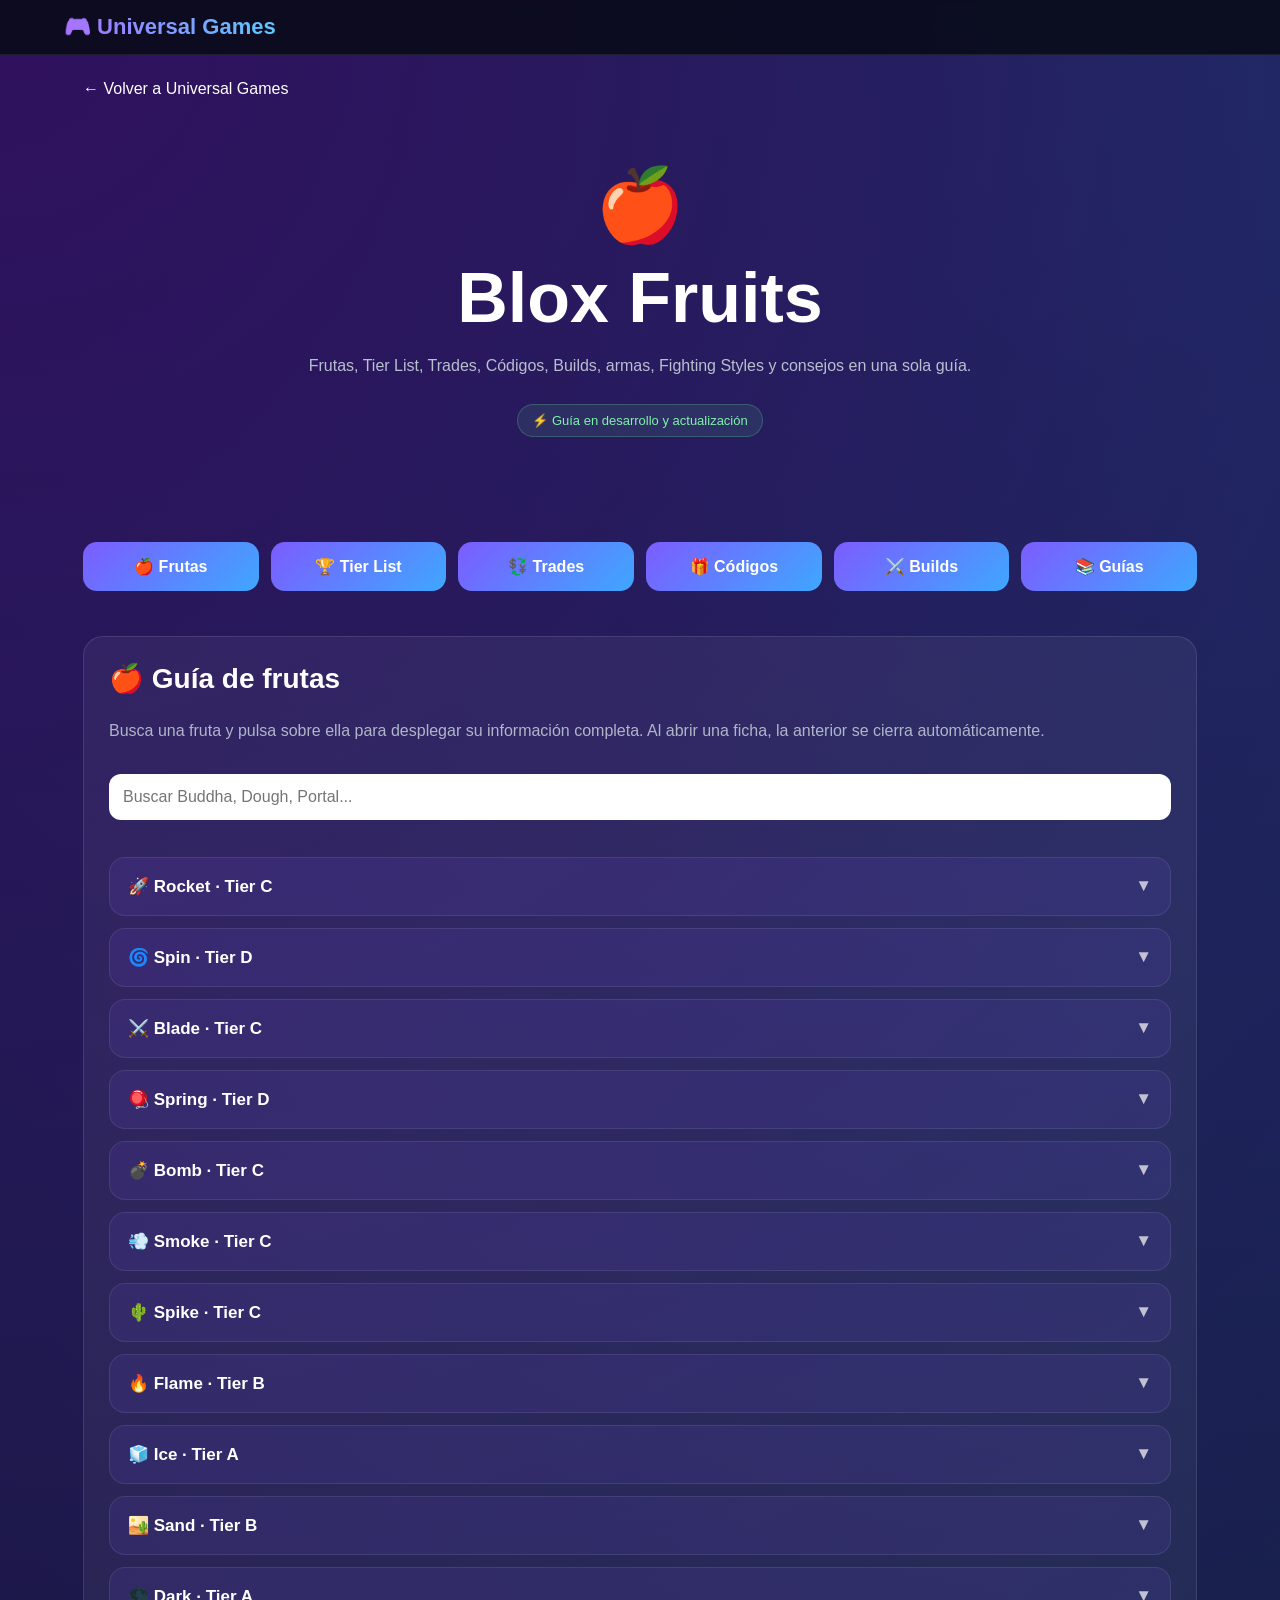
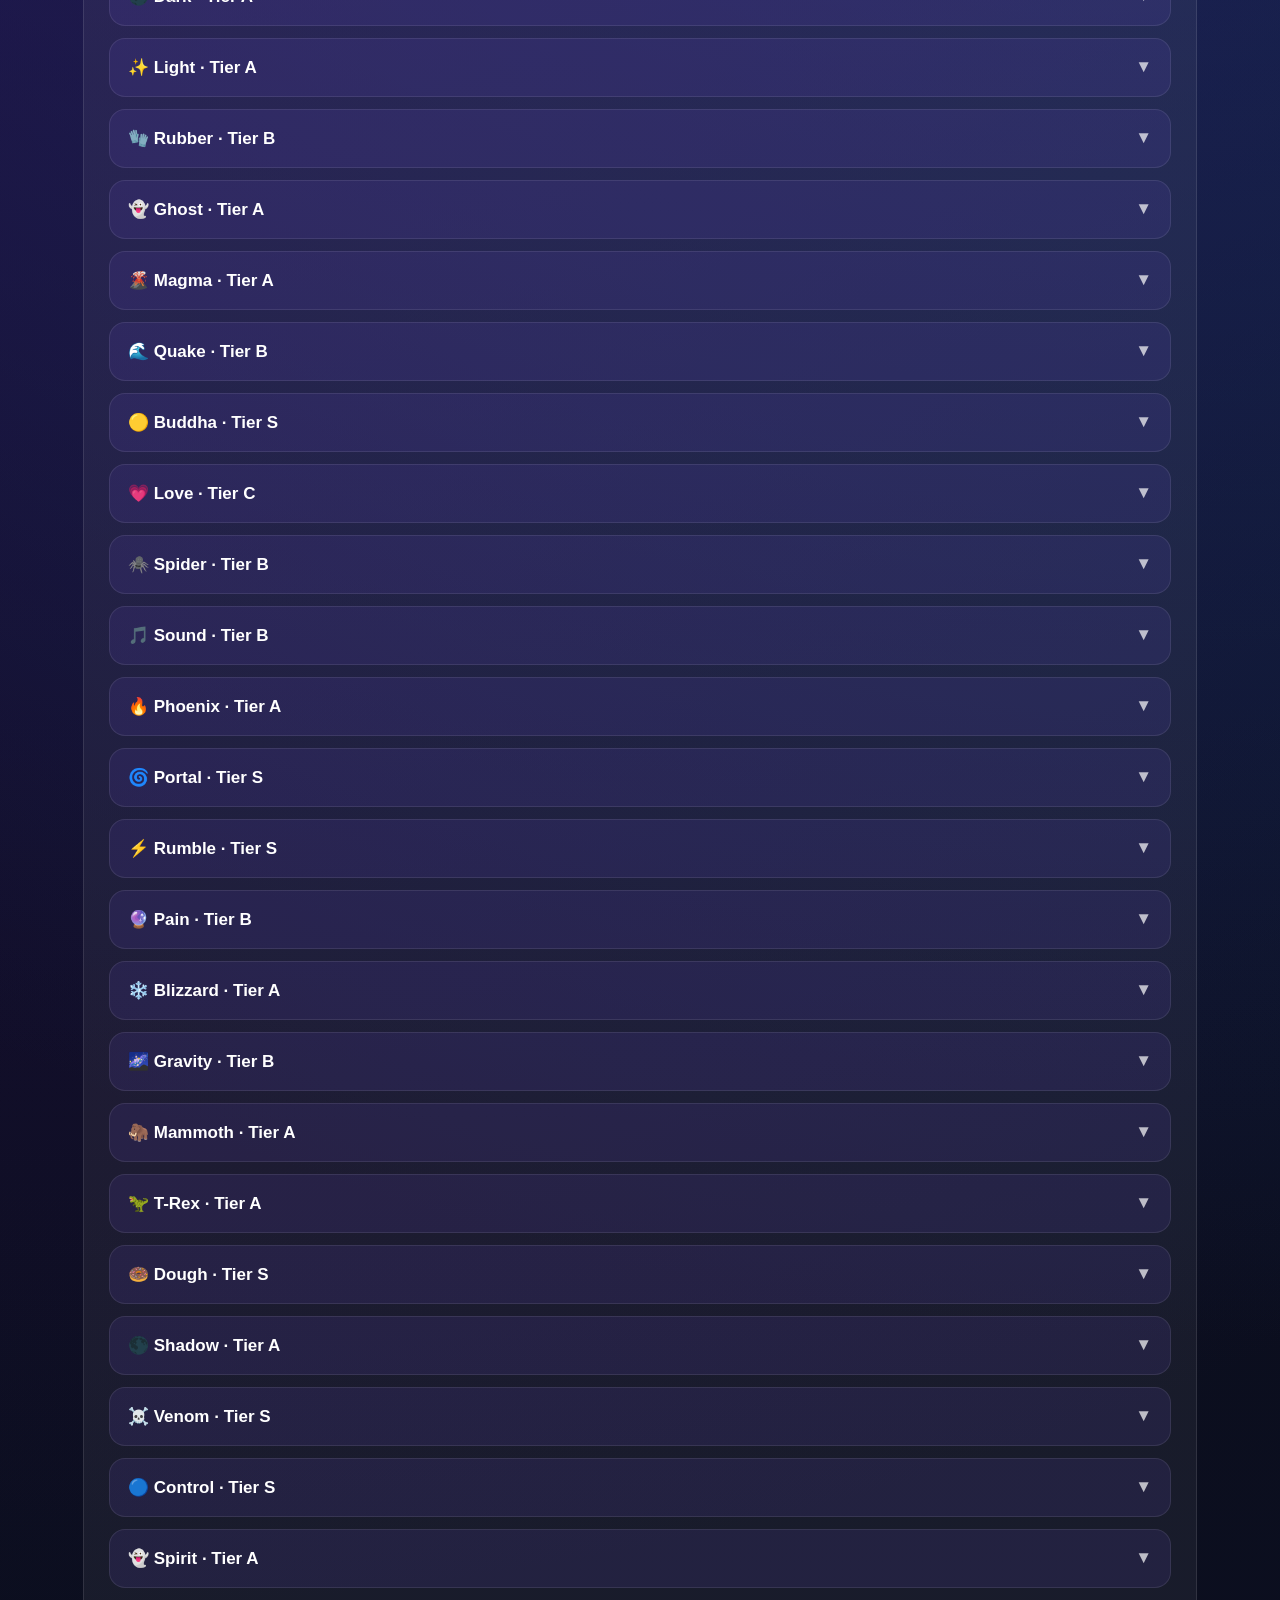
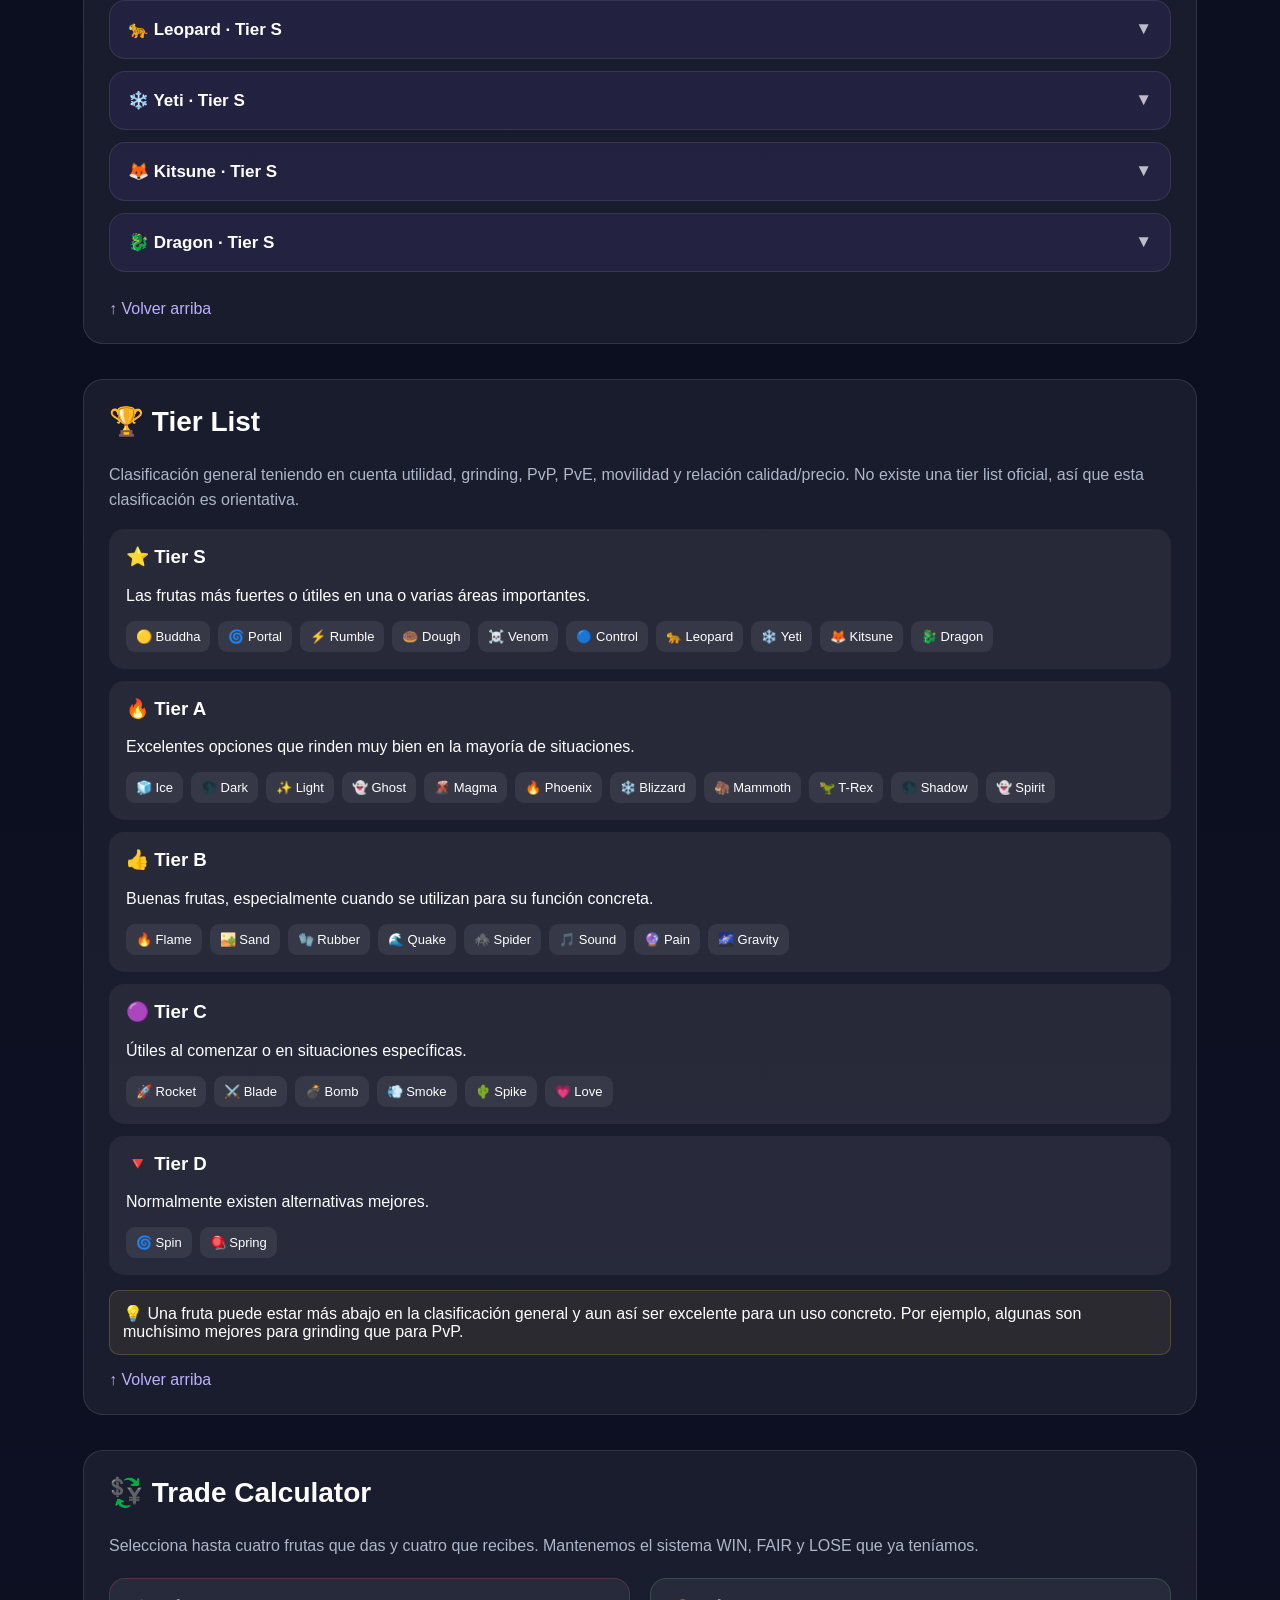
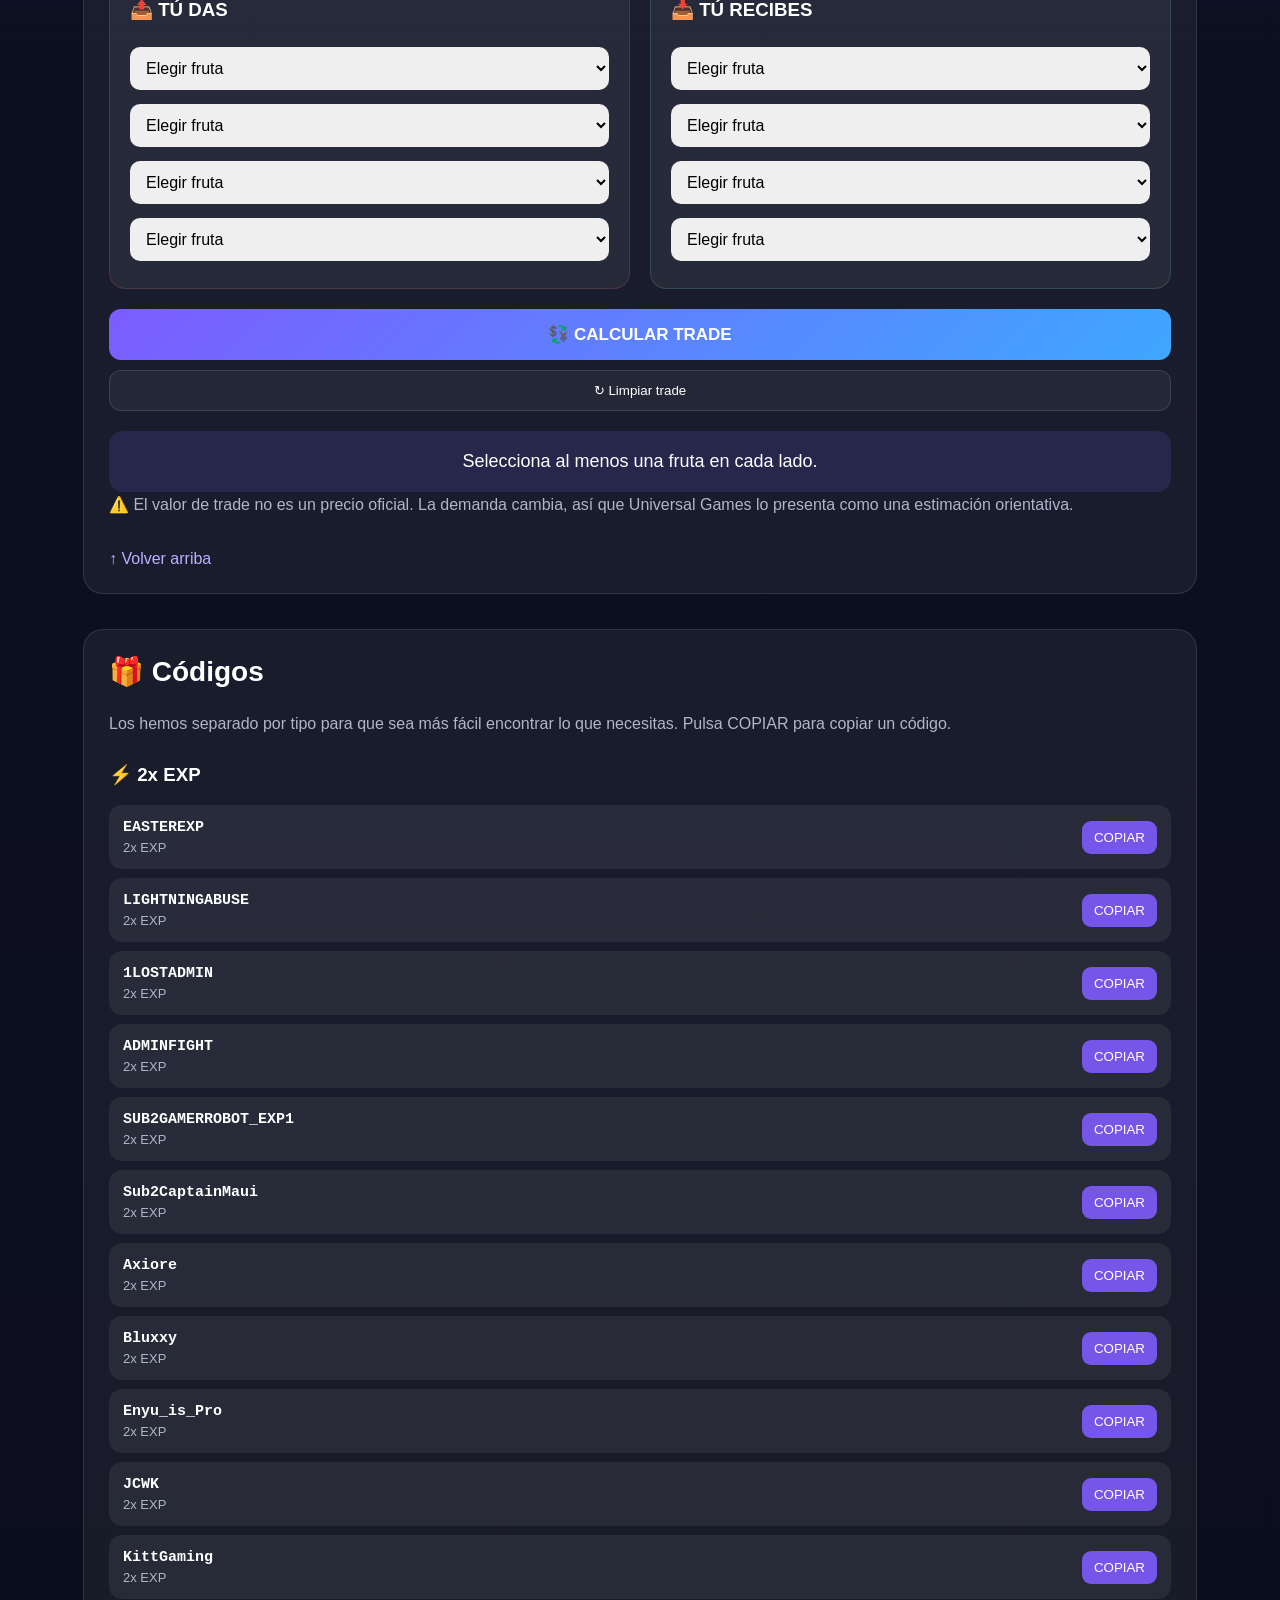
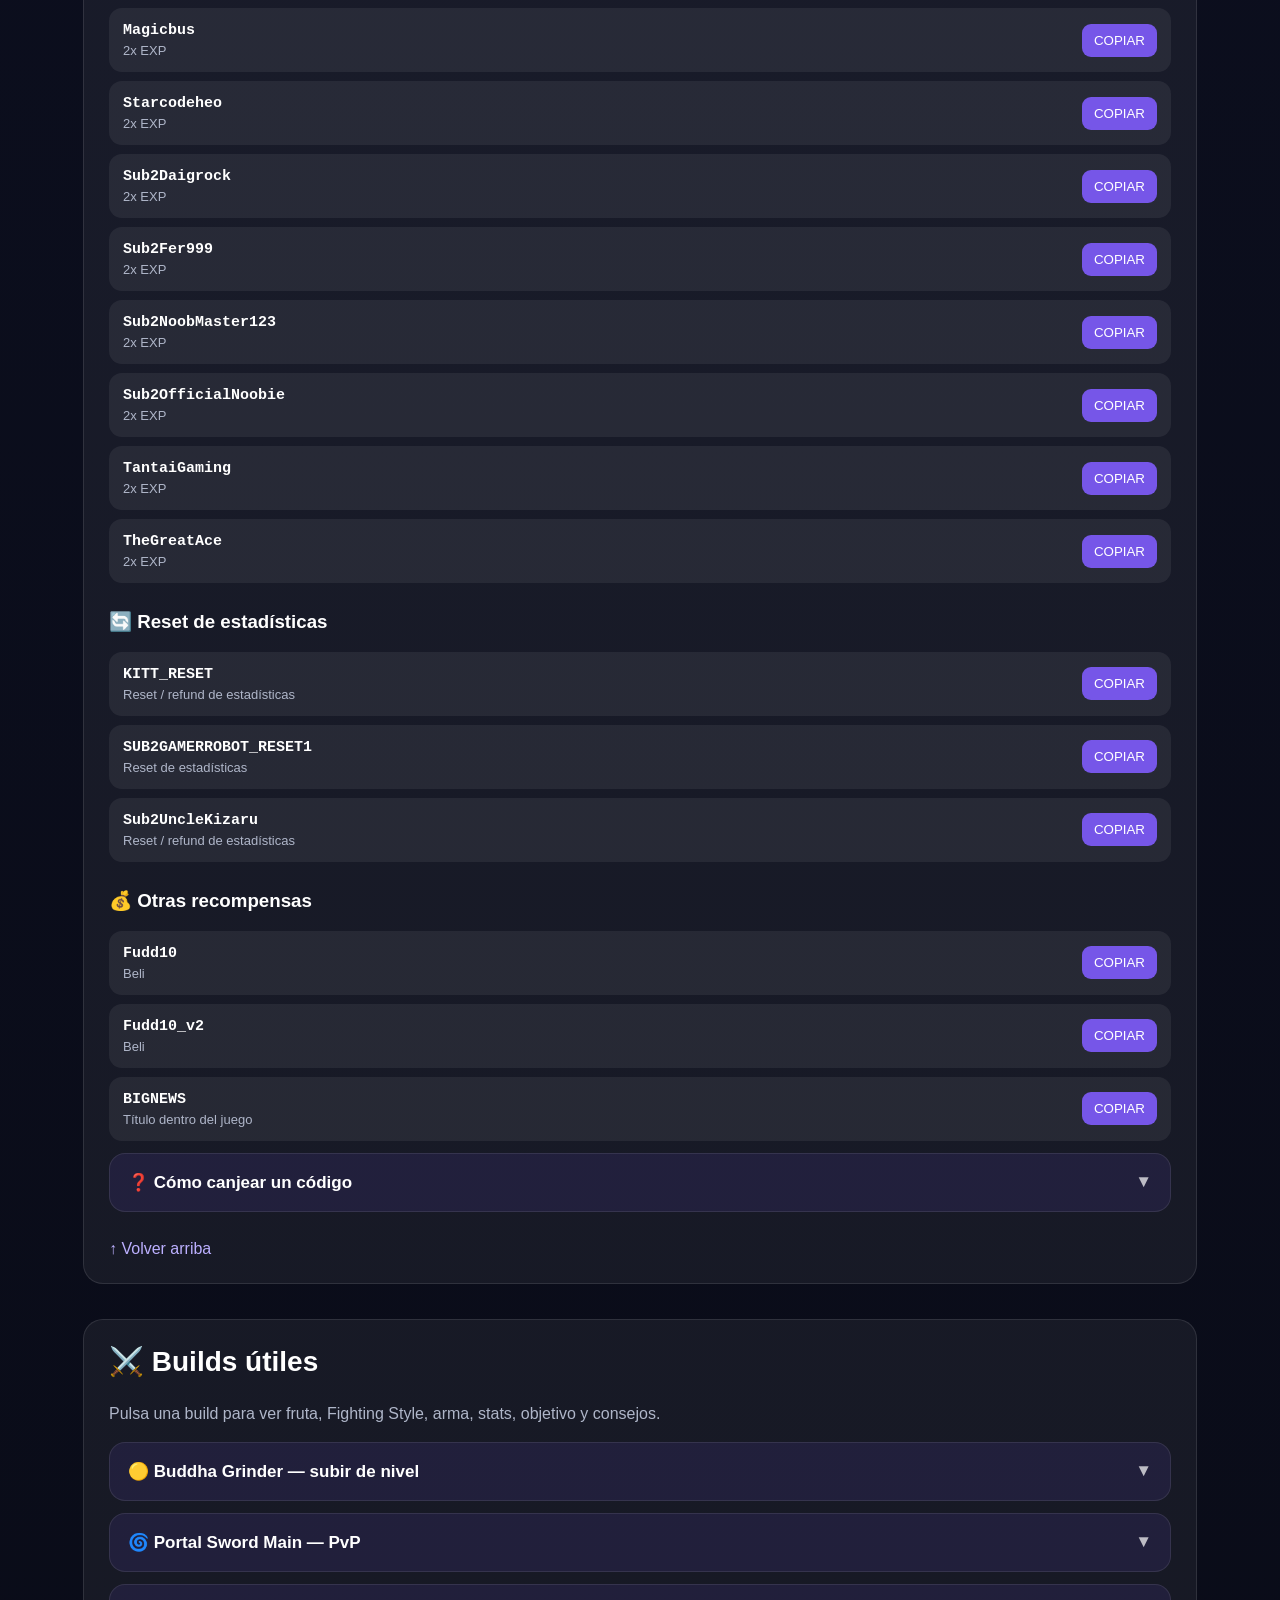
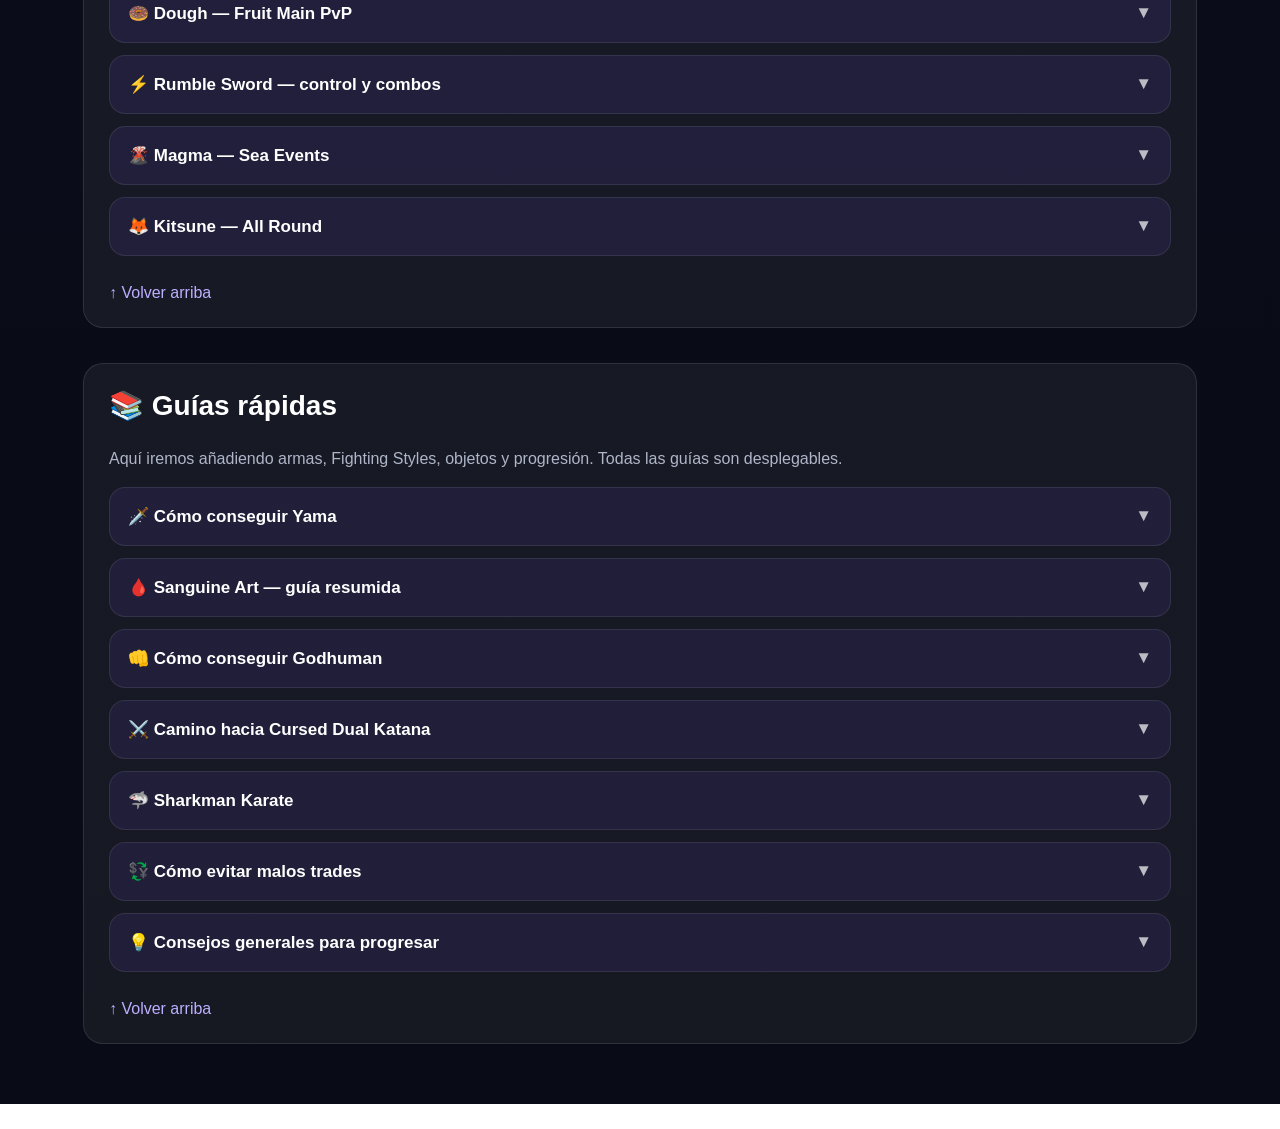
==== commit 59a06f7b: "Update fmt.Println message from 'Hello' to 'Goodbye'" ====
--- a/blox-fruits.html
+++ b/blox-fruits.html
@@ -2,402 +2,864 @@
 <html lang="es">
 
 <head>
+
 <meta charset="UTF-8">
-<meta name="viewport" content="width=device-width, initial-scale=1.0">
-
-<title>Blox Fruits Guía 2026: Frutas, Tier List, Trades, Códigos y Builds | Universal Games</title>
-
-<meta name="description"
-content="Guía completa de Blox Fruits 2026: frutas, tier list, precios, trade calculator, códigos activos, builds, Yama, Sanguine Art, Godhuman y consejos.">
+
+<meta
+  name="viewport"
+  content="width=device-width, initial-scale=1.0"
+>
+
+<title>
+Blox Fruits: Frutas, Tier List, Builds, Trades, Códigos y Guías | Universal Games
+</title>
+
+<meta
+  name="description"
+  content="Guía completa de Blox Fruits con frutas, tier list, trade calculator, códigos, builds, armas, Fighting Styles y consejos."
+>
 
 <link rel="stylesheet" href="styles.css">
 
 <style>
 
-html{
-  scroll-behavior:smooth;
-}
-
-body{
-  margin:0;
-}
-
-.bf-container{
-  max-width:1150px;
-  margin:auto;
-  padding:24px 17px;
-}
-
-.back{
-  display:inline-block;
-  margin-bottom:20px;
-  color:white;
-  text-decoration:none;
-}
-
-.hero-bf{
-  text-align:center;
-  padding:45px 15px;
-}
-
-.hero-bf h1{
-  font-size:clamp(42px,8vw,70px);
-  margin:8px 0;
-}
-
-.hero-bf p{
-  max-width:700px;
-  margin:15px auto;
-  color:#b9bfd0;
-  line-height:1.6;
-}
-
-.updated{
-  display:inline-block;
-  padding:8px 14px;
-  border-radius:30px;
-  background:rgba(86,218,150,.12);
-  border:1px solid rgba(86,218,150,.3);
-  color:#8af0b4;
-  font-size:13px;
-}
-
-.menu-grid{
-  display:grid;
-  grid-template-columns:repeat(auto-fit,minmax(130px,1fr));
-  gap:10px;
-  margin:25px 0 45px;
-}
-
-.menu-btn{
-  padding:14px 10px;
-  border-radius:14px;
-  text-align:center;
-  text-decoration:none;
-  color:white;
-  font-weight:bold;
-  background:linear-gradient(135deg,#7c5cff,#3fa7ff);
-}
-
-.box{
-  margin:35px 0;
-  padding:24px;
-  border-radius:22px;
-  background:rgba(255,255,255,.055);
-  border:1px solid rgba(255,255,255,.09);
-}
-
-.box h2{
-  font-size:28px;
-  margin-top:0;
-}
-
-.subtext{
-  color:#adb4c8;
-  line-height:1.6;
-}
-
-.search-box{
-  width:100%;
-  padding:15px;
-  border:none;
-  border-radius:13px;
-  margin:14px 0 22px;
-  font-size:16px;
-  box-sizing:border-box;
-}
-
-details{
-  margin:12px 0;
-  border-radius:15px;
-  overflow:hidden;
-  border:1px solid rgba(255,255,255,.09);
-  background:rgba(255,255,255,.05);
-}
-
-details[open]{
-  border-color:rgba(139,104,255,.4);
-  background:rgba(124,92,255,.10);
-}
-
-summary{
-  cursor:pointer;
-  padding:17px;
-  font-weight:bold;
-  list-style:none;
-}
-
-summary::-webkit-details-marker{
-  display:none;
-}
-
-summary::after{
-  content:"＋";
-  float:right;
-  opacity:.7;
-}
-
-details[open] summary::after{
-  content:"−";
-}
-
-.details-content{
-  padding:0 17px 19px;
-  line-height:1.65;
-  color:#d3d7e2;
-}
-
-.info-grid{
-  display:grid;
-  grid-template-columns:repeat(auto-fit,minmax(125px,1fr));
-  gap:9px;
-  margin:14px 0;
-}
-
-.info-pill{
-  padding:11px;
-  border-radius:11px;
-  background:rgba(255,255,255,.065);
-  font-size:14px;
-}
-
-.good{
-  color:#78eea0;
-  font-weight:bold;
-}
-
-.bad{
-  color:#ff9898;
-  font-weight:bold;
-}
-
-.tip{
-  margin-top:15px;
-  padding:13px;
-  border-radius:10px;
-  border-left:4px solid #8966ff;
-  background:rgba(137,102,255,.08);
-}
-
-.tier-box{
-  margin:15px 0;
-  padding:18px;
-  border-radius:17px;
-}
-
-.tier-S{
-  background:rgba(255,194,73,.12);
-  border:1px solid rgba(255,194,73,.30);
-}
-
-.tier-A{
-  background:rgba(109,235,154,.09);
-  border:1px solid rgba(109,235,154,.24);
-}
-
-.tier-B{
-  background:rgba(80,169,255,.09);
-  border:1px solid rgba(80,169,255,.24);
-}
-
-.tier-C{
-  background:rgba(190,130,255,.08);
-  border:1px solid rgba(190,130,255,.20);
-}
-
-.tier-D{
-  background:rgba(255,100,100,.07);
-  border:1px solid rgba(255,100,100,.20);
-}
-
-.tier-fruits{
-  display:flex;
-  flex-wrap:wrap;
-  gap:8px;
-  margin-top:12px;
-}
-
-.tier-fruit{
-  padding:8px 10px;
-  border-radius:10px;
-  background:rgba(255,255,255,.07);
-  font-size:13px;
-}
-
-.trade-grid{
-  display:grid;
-  grid-template-columns:repeat(auto-fit,minmax(240px,1fr));
-  gap:18px;
-}
-
-.trade-side{
-  padding:18px;
-  border-radius:16px;
-  background:rgba(255,255,255,.05);
-}
-
-.trade-select{
-  width:100%;
-  margin:6px 0;
-  padding:12px;
-  border:0;
-  border-radius:10px;
-  font-size:15px;
-}
-
-.main-button{
-  width:100%;
-  margin-top:18px;
-  padding:15px;
-  border:none;
-  border-radius:12px;
-  cursor:pointer;
-  color:white;
-  font-size:16px;
-  font-weight:bold;
-  background:linear-gradient(135deg,#7c5cff,#3fa7ff);
-}
-
-.trade-result{
-  margin-top:17px;
-  padding:18px;
-  border-radius:13px;
-  background:rgba(124,92,255,.12);
-  text-align:center;
-}
-
-.code-group{
-  margin:25px 0;
-}
-
-.code-card{
-  display:flex;
-  align-items:center;
-  justify-content:space-between;
-  gap:10px;
-  padding:13px;
-  margin:8px 0;
-  border-radius:12px;
-  background:rgba(255,255,255,.055);
-}
-
-.code-left{
-  min-width:0;
-}
-
-.code-name{
-  font-family:monospace;
-  font-weight:bold;
-  word-break:break-all;
-}
-
-.reward{
-  font-size:13px;
-  color:#afb6ca;
-  margin-top:4px;
-}
-
-.copy-btn{
-  flex:none;
-  padding:9px 12px;
-  border:0;
-  border-radius:9px;
-  color:white;
-  background:#7656e8;
-  cursor:pointer;
-}
-
-.build-title{
-  color:#b9aaff;
-}
-
-.steps{
-  padding-left:20px;
-}
-
-.steps li{
-  margin:8px 0;
-}
-
-.warning{
-  padding:13px;
-  border-radius:10px;
-  background:rgba(255,194,73,.08);
-  border:1px solid rgba(255,194,73,.19);
-  margin:13px 0;
-}
-
-.top{
-  display:inline-block;
-  margin-top:14px;
-  color:#bbaeff;
-  text-decoration:none;
-}
-
-@media(max-width:520px){
-
-  .box{
-    padding:18px 14px;
+/* =========================
+   GENERAL
+========================= */
+
+html {
+  scroll-behavior: smooth;
+}
+
+body {
+  margin: 0;
+}
+
+.bf-container {
+  max-width: 1150px;
+  margin: auto;
+  padding: 25px 18px;
+}
+
+.back {
+  display: inline-block;
+  margin-bottom: 20px;
+  color: white;
+  text-decoration: none;
+}
+
+.bf-hero {
+  text-align: center;
+  padding: 45px 15px;
+}
+
+.bf-hero h1 {
+  font-size: clamp(42px, 8vw, 70px);
+  margin: 10px 0;
+}
+
+.bf-hero p {
+  max-width: 700px;
+  margin: 15px auto;
+  color: #b9bfd0;
+  line-height: 1.6;
+}
+
+.updated {
+  display: inline-block;
+  margin-top: 10px;
+  padding: 8px 14px;
+  border-radius: 25px;
+  background: rgba(98, 230, 151, 0.10);
+  border: 1px solid rgba(98, 230, 151, 0.25);
+  color: #82efad;
+  font-size: 13px;
+}
+
+
+/* =========================
+   MENÚ
+========================= */
+
+.menu-grid {
+
+  display: grid;
+
+  grid-template-columns:
+    repeat(auto-fit, minmax(135px, 1fr));
+
+  gap: 12px;
+
+  margin:
+    25px 0
+    45px;
+
+}
+
+.menu-btn {
+
+  background:
+    linear-gradient(
+      135deg,
+      #7c5cff,
+      #3fa7ff
+    );
+
+  padding: 15px;
+
+  border-radius: 14px;
+
+  color: white;
+
+  text-decoration: none;
+
+  text-align: center;
+
+  font-weight: bold;
+
+}
+
+
+/* =========================
+   SECCIONES
+========================= */
+
+.section-box {
+
+  margin: 35px 0;
+
+  padding: 25px;
+
+  border-radius: 20px;
+
+  background:
+    rgba(
+      255,
+      255,
+      255,
+      0.055
+    );
+
+  border:
+    1px solid
+    rgba(
+      255,
+      255,
+      255,
+      0.10
+    );
+
+}
+
+.section-box h2 {
+
+  margin-top: 0;
+
+  font-size: 28px;
+
+}
+
+.subtext {
+
+  color: #afb6c9;
+
+  line-height: 1.6;
+
+}
+
+.top-link {
+
+  display: inline-block;
+
+  margin-top: 16px;
+
+  color: #bcb0ff;
+
+  text-decoration: none;
+
+}
+
+
+/* =========================
+   BUSCADOR
+========================= */
+
+.fruit-search {
+
+  width: 100%;
+
+  padding: 14px;
+
+  box-sizing: border-box;
+
+  border-radius: 12px;
+
+  border: none;
+
+  margin:
+    15px 0
+    25px;
+
+  font-size: 16px;
+
+}
+
+
+/* =========================
+   DESPLEGABLES
+========================= */
+
+details {
+
+  margin: 12px 0;
+
+  border-radius: 16px;
+
+  background:
+    rgba(
+      124,
+      92,
+      255,
+      0.10
+    );
+
+  border:
+    1px solid
+    rgba(
+      255,
+      255,
+      255,
+      0.09
+    );
+
+  overflow: hidden;
+
+}
+
+details[open] {
+
+  background:
+    rgba(
+      124,
+      92,
+      255,
+      0.17
+    );
+
+  border-color:
+    rgba(
+      147,
+      115,
+      255,
+      0.40
+    );
+
+}
+
+summary {
+
+  cursor: pointer;
+
+  padding: 18px;
+
+  list-style: none;
+
+  font-size: 17px;
+
+  font-weight: bold;
+
+}
+
+summary::-webkit-details-marker {
+  display: none;
+}
+
+summary::after {
+
+  content: " ▼";
+
+  float: right;
+
+  opacity: 0.7;
+
+}
+
+details[open] summary::after {
+
+  content: " ▲";
+
+}
+
+.details-content {
+
+  padding:
+    0
+    18px
+    20px;
+
+  line-height: 1.65;
+
+  color: #d6d9e3;
+
+}
+
+
+/* =========================
+   STATS
+========================= */
+
+.stats {
+
+  display: grid;
+
+  grid-template-columns:
+    repeat(
+      auto-fit,
+      minmax(125px, 1fr)
+    );
+
+  gap: 10px;
+
+  margin: 15px 0;
+
+}
+
+.stat {
+
+  padding: 12px;
+
+  border-radius: 12px;
+
+  background:
+    rgba(
+      255,
+      255,
+      255,
+      0.07
+    );
+
+}
+
+.good {
+
+  color: #78ee9f;
+
+  font-weight: bold;
+
+}
+
+.bad {
+
+  color: #ff9e9e;
+
+  font-weight: bold;
+
+}
+
+.tip {
+
+  margin-top: 14px;
+
+  padding: 13px;
+
+  border-radius: 9px;
+
+  border-left:
+    4px solid
+    #8966ff;
+
+  background:
+    rgba(
+      137,
+      102,
+      255,
+      0.08
+    );
+
+}
+
+
+/* =========================
+   TIER LIST
+========================= */
+
+.tier {
+
+  padding: 17px;
+
+  margin: 12px 0;
+
+  border-radius: 15px;
+
+  background:
+    rgba(
+      255,
+      255,
+      255,
+      0.06
+    );
+
+}
+
+.tier-fruits {
+
+  display: flex;
+
+  flex-wrap: wrap;
+
+  gap: 8px;
+
+  margin-top: 12px;
+
+}
+
+.tier-fruit {
+
+  padding:
+    8px
+    10px;
+
+  border-radius: 9px;
+
+  background:
+    rgba(
+      255,
+      255,
+      255,
+      0.07
+    );
+
+  font-size: 13px;
+
+}
+
+
+/* =========================
+   TRADE CALCULATOR
+========================= */
+
+.trade-columns {
+
+  display: grid;
+
+  grid-template-columns:
+    repeat(
+      auto-fit,
+      minmax(240px, 1fr)
+    );
+
+  gap: 20px;
+
+  margin-top: 20px;
+
+}
+
+.trade-side {
+
+  padding: 20px;
+
+  border-radius: 16px;
+
+  background:
+    rgba(
+      255,
+      255,
+      255,
+      0.06
+    );
+
+}
+
+.give-side {
+
+  border:
+    1px solid
+    rgba(
+      255,
+      110,
+      110,
+      0.18
+    );
+
+}
+
+.receive-side {
+
+  border:
+    1px solid
+    rgba(
+      101,
+      235,
+      160,
+      0.18
+    );
+
+}
+
+.trade-select {
+
+  width: 100%;
+
+  padding: 12px;
+
+  margin: 7px 0;
+
+  border-radius: 10px;
+
+  border: none;
+
+  font-size: 16px;
+
+}
+
+.trade-button {
+
+  width: 100%;
+
+  margin-top: 20px;
+
+  padding: 15px;
+
+  border: none;
+
+  border-radius: 12px;
+
+  background:
+    linear-gradient(
+      135deg,
+      #7c5cff,
+      #3fa7ff
+    );
+
+  color: white;
+
+  font-size: 17px;
+
+  font-weight: bold;
+
+  cursor: pointer;
+
+}
+
+.reset-button {
+
+  width: 100%;
+
+  margin-top: 10px;
+
+  padding: 12px;
+
+  border:
+    1px solid
+    rgba(
+      255,
+      255,
+      255,
+      0.12
+    );
+
+  border-radius: 12px;
+
+  background:
+    rgba(
+      255,
+      255,
+      255,
+      0.05
+    );
+
+  color: white;
+
+  cursor: pointer;
+
+}
+
+.trade-result {
+
+  margin-top: 20px;
+
+  padding: 20px;
+
+  border-radius: 14px;
+
+  background:
+    rgba(
+      124,
+      92,
+      255,
+      0.15
+    );
+
+  text-align: center;
+
+  font-size: 18px;
+
+}
+
+
+/* =========================
+   CÓDIGOS
+========================= */
+
+.code-category {
+
+  margin-top: 28px;
+
+}
+
+.code-card {
+
+  display: flex;
+
+  align-items: center;
+
+  justify-content:
+    space-between;
+
+  gap: 12px;
+
+  padding: 14px;
+
+  margin: 9px 0;
+
+  border-radius: 13px;
+
+  background:
+    rgba(
+      255,
+      255,
+      255,
+      0.065
+    );
+
+}
+
+.code-name {
+
+  font-family: monospace;
+
+  font-size: 15px;
+
+  font-weight: bold;
+
+  word-break: break-all;
+
+}
+
+.code-reward {
+
+  margin-top: 4px;
+
+  font-size: 13px;
+
+  color: #afb6c9;
+
+}
+
+.copy-button {
+
+  flex-shrink: 0;
+
+  padding:
+    9px
+    12px;
+
+  border: none;
+
+  border-radius: 9px;
+
+  background: #7656e8;
+
+  color: white;
+
+  cursor: pointer;
+
+}
+
+
+/* =========================
+   BUILDS / GUÍAS
+========================= */
+
+.steps {
+
+  padding-left: 22px;
+
+}
+
+.steps li {
+
+  margin: 8px 0;
+
+}
+
+.warning {
+
+  margin-top: 15px;
+
+  padding: 13px;
+
+  border-radius: 10px;
+
+  background:
+    rgba(
+      255,
+      196,
+      80,
+      0.08
+    );
+
+  border:
+    1px solid
+    rgba(
+      255,
+      196,
+      80,
+      0.20
+    );
+
+}
+
+
+/* =========================
+   MÓVIL
+========================= */
+
+@media(max-width: 520px) {
+
+  .section-box {
+
+    padding:
+      20px
+      14px;
+
   }
 
-  .hero-bf{
-    padding:30px 8px;
+  .menu-grid {
+
+    grid-template-columns:
+      repeat(
+        2,
+        1fr
+      );
+
   }
 
-  .menu-grid{
-    grid-template-columns:repeat(2,1fr);
+  .code-card {
+
+    align-items:
+      flex-start;
+
   }
 
-  .code-card{
-    align-items:flex-start;
+  .copy-button {
+
+    padding:
+      8px
+      9px;
+
   }
 
 }
 
 </style>
+
 </head>
 
 
 <body>
 
-<header class="topbar" id="top">
-  <div class="logo">🎮 Universal Games</div>
+
+<header
+  class="topbar"
+  id="top"
+>
+
+<div class="logo">
+🎮 Universal Games
+</div>
+
 </header>
 
 
 <main class="bf-container">
 
-<a class="back" href="index.html">
-  ← Volver a Universal Games
+
+<a
+  class="back"
+  href="index.html"
+>
+← Volver a Universal Games
 </a>
 
 
-<section class="hero-bf">
-
-  <div style="font-size:72px">🍎</div>
-
-  <h1>Blox Fruits</h1>
-
-  <p>
-    Frutas, tier list, precios, builds, trades,
-    códigos y guías de progresión.
-  </p>
-
-  <span class="updated">
-    ✓ Información revisada · Septiembre 2026
-  </span>
+<section class="bf-hero">
+
+<div style="font-size:72px">
+🍎
+</div>
+
+<h1>
+Blox Fruits
+</h1>
+
+<p>
+Frutas, Tier List, Trades,
+Códigos, Builds, armas,
+Fighting Styles y consejos
+en una sola guía.
+</p>
+
+<span class="updated">
+⚡ Guía en desarrollo y actualización
+</span>
 
 </section>
 
 
 <nav class="menu-grid">
 
-<a class="menu-btn" href="#frutas">🍎 Frutas</a>
-<a class="menu-btn" href="#tier">🏆 Tier List</a>
-<a class="menu-btn" href="#trades">💱 Trades</a>
-<a class="menu-btn" href="#codigos">🎁 Códigos</a>
-<a class="menu-btn" href="#builds">⚔️ Builds</a>
-<a class="menu-btn" href="#guias">📚 Guías</a>
+<a
+  class="menu-btn"
+  href="#frutas"
+>
+🍎 Frutas
+</a>
+
+<a
+  class="menu-btn"
+  href="#tierlist"
+>
+🏆 Tier List
+</a>
+
+<a
+  class="menu-btn"
+  href="#trades"
+>
+💱 Trades
+</a>
+
+<a
+  class="menu-btn"
+  href="#codigos"
+>
+🎁 Códigos
+</a>
+
+<a
+  class="menu-btn"
+  href="#builds"
+>
+⚔️ Builds
+</a>
+
+<a
+  class="menu-btn"
+  href="#guias"
+>
+📚 Guías
+</a>
 
 </nav>
 
@@ -407,25 +869,46 @@
      FRUTAS
 ========================= -->
 
-<section class="box" id="frutas">
-
-<h2>🍎 Todas las frutas</h2>
+
+<section
+  class="section-box"
+  id="frutas"
+>
+
+<h2>
+🍎 Guía de frutas
+</h2>
 
 <p class="subtext">
-Pulsa una fruta para desplegar información.
-Puedes buscar por nombre.
+Busca una fruta y pulsa sobre ella
+para desplegar su información completa.
+Al abrir una ficha, la anterior
+se cierra automáticamente.
 </p>
 
+
 <input
+
   id="fruitSearch"
-  class="search-box"
+
+  class="fruit-search"
+
   type="text"
-  placeholder="Buscar Buddha, Dragon, Control..."
+
+  placeholder="Buscar Buddha, Dough, Portal..."
+
 >
 
+
 <div id="fruitList"></div>
 
-<a class="top" href="#top">↑ Volver arriba</a>
+
+<a
+  class="top-link"
+  href="#top"
+>
+↑ Volver arriba
+</a>
 
 </section>
 
@@ -435,91 +918,226 @@
      TIER LIST
 ========================= -->
 
-<section class="box" id="tier">
-
-<h2>🏆 Tier List general</h2>
+
+<section
+  class="section-box"
+  id="tierlist"
+>
+
+<h2>
+🏆 Tier List
+</h2>
 
 <p class="subtext">
-Tiene en cuenta utilidad general, PvP, grinding,
-PvE, movilidad y relación utilidad/precio.
-Una fruta puede ser S por dominar una función
-aunque otra fruta sea mejor en otro modo.
+Clasificación general teniendo en cuenta
+utilidad, grinding, PvP, PvE,
+movilidad y relación calidad/precio.
+No existe una tier list oficial,
+así que esta clasificación es orientativa.
 </p>
 
-<div id="tierList"></div>
+
+<div
+  id="tierList"
+></div>
+
 
 <div class="warning">
-💡 Para grinding puro, Buddha sigue siendo una de las mejores opciones.
-Para First Sea, Light ofrece muchísimo por su precio.
-Para PvP avanzado destacan opciones como Control y Dough despertada.
+
+💡 Una fruta puede estar más abajo
+en la clasificación general y aun así
+ser excelente para un uso concreto.
+Por ejemplo, algunas son muchísimo
+mejores para grinding que para PvP.
+
 </div>
 
-<a class="top" href="#top">↑ Volver arriba</a>
+
+<a
+  class="top-link"
+  href="#top"
+>
+↑ Volver arriba
+</a>
 
 </section>
 
 
 
 <!-- =========================
-     TRADES
+     TRADE CALCULATOR
 ========================= -->
 
-<section class="box" id="trades">
-
-<h2>💱 Trade Calculator</h2>
+
+<section
+  class="section-box"
+  id="trades"
+>
+
+<h2>
+💱 Trade Calculator
+</h2>
 
 <p class="subtext">
-Elige hasta cuatro frutas por lado.
-El resultado es una estimación orientativa basada
-en precio, tier y demanda aproximada.
-Los valores de trade comunitarios cambian continuamente.
+Selecciona hasta cuatro frutas
+que das y cuatro que recibes.
+Mantenemos el sistema WIN,
+FAIR y LOSE que ya teníamos.
 </p>
 
 
-<div class="trade-grid">
-
-<div class="trade-side">
-
-<h3>📤 TÚ DAS</h3>
-
-<select class="trade-select give"></select>
-<select class="trade-select give"></select>
-<select class="trade-select give"></select>
-<select class="trade-select give"></select>
+<div class="trade-columns">
+
+
+<div
+  class="
+    trade-side
+    give-side
+  "
+>
+
+<h3>
+📤 TÚ DAS
+</h3>
+
+<select
+  class="
+    trade-select
+    give-fruit
+  "
+></select>
+
+<select
+  class="
+    trade-select
+    give-fruit
+  "
+></select>
+
+<select
+  class="
+    trade-select
+    give-fruit
+  "
+></select>
+
+<select
+  class="
+    trade-select
+    give-fruit
+  "
+></select>
 
 </div>
 
 
-<div class="trade-side">
-
-<h3>📥 TÚ RECIBES</h3>
-
-<select class="trade-select receive"></select>
-<select class="trade-select receive"></select>
-<select class="trade-select receive"></select>
-<select class="trade-select receive"></select>
+<div
+  class="
+    trade-side
+    receive-side
+  "
+>
+
+<h3>
+📥 TÚ RECIBES
+</h3>
+
+<select
+  class="
+    trade-select
+    receive-fruit
+  "
+></select>
+
+<select
+  class="
+    trade-select
+    receive-fruit
+  "
+></select>
+
+<select
+  class="
+    trade-select
+    receive-fruit
+  "
+></select>
+
+<select
+  class="
+    trade-select
+    receive-fruit
+  "
+></select>
 
 </div>
 
+
 </div>
 
 
 <button
-  class="main-button"
-  onclick="calculateTrade()"
+
+  class="trade-button"
+
+  onclick="
+    calculateFruitTrade()
+  "
+
 >
+
 💱 CALCULAR TRADE
+
 </button>
 
 
+<button
+
+  class="reset-button"
+
+  onclick="
+    resetTrade()
+  "
+
+>
+
+↻ Limpiar trade
+
+</button>
+
+
 <div
+
   id="tradeResult"
+
   class="trade-result"
+
 >
-Selecciona al menos una fruta en cada lado.
+
+Selecciona al menos
+una fruta en cada lado.
+
 </div>
 
-<a class="top" href="#top">↑ Volver arriba</a>
+
+<p class="subtext">
+
+⚠️ El valor de trade
+no es un precio oficial.
+La demanda cambia,
+así que Universal Games
+lo presenta como una
+estimación orientativa.
+
+</p>
+
+
+<a
+  class="top-link"
+  href="#top"
+>
+↑ Volver arriba
+</a>
 
 </section>
 
@@ -529,38 +1147,54 @@
      CÓDIGOS
 ========================= -->
 
-<section class="box" id="codigos">
-
-<h2>🎁 Códigos de Blox Fruits</h2>
+
+<section
+  class="section-box"
+  id="codigos"
+>
+
+<h2>
+🎁 Códigos
+</h2>
+
 
 <p class="subtext">
-Códigos comprobados en listas actualizadas
-de septiembre de 2026.
-Pulsa COPIAR y pégalos en el juego.
+
+Los hemos separado por tipo
+para que sea más fácil encontrar
+lo que necesitas.
+Pulsa COPIAR para copiar un código.
+
 </p>
 
 
-<div class="code-group">
-
-<h3>⚡ Doble EXP</h3>
+<div class="code-category">
+
+<h3>
+⚡ 2x EXP
+</h3>
 
 <div id="xpCodes"></div>
 
 </div>
 
 
-<div class="code-group">
-
-<h3>🔄 Reset / Refund de estadísticas</h3>
+<div class="code-category">
+
+<h3>
+🔄 Reset de estadísticas
+</h3>
 
 <div id="resetCodes"></div>
 
 </div>
 
 
-<div class="code-group">
-
-<h3>💰 Beli y otras recompensas</h3>
+<div class="code-category">
+
+<h3>
+💰 Otras recompensas
+</h3>
 
 <div id="otherCodes"></div>
 
@@ -570,32 +1204,42 @@
 <details>
 
 <summary>
-❓ Cómo canjear los códigos
+❓ Cómo canjear un código
 </summary>
 
 <div class="details-content">
 
 <ol class="steps">
 
-<li>Abre Blox Fruits en Roblox.</li>
-
 <li>
-Abre el menú para introducir códigos
-de recompensa.
+Entra a Blox Fruits.
 </li>
 
 <li>
-Copia exactamente uno de los códigos
-de Universal Games.
+Abre la opción del juego
+para introducir códigos.
 </li>
 
-<li>Pégalo y pulsa Redeem.</li>
+<li>
+Pulsa COPIAR en Universal Games.
+</li>
+
+<li>
+Pega el código exactamente.
+</li>
+
+<li>
+Pulsa Redeem.
+</li>
 
 </ol>
 
 <div class="tip">
-💡 Los códigos de 2x EXP normalmente acumulan
-tiempo, no convierten 2x en 4x.
+
+💡 Si un código deja de funcionar,
+puede haber caducado aunque anteriormente
+fuera válido.
+
 </div>
 
 </div>
@@ -603,13 +1247,12 @@
 </details>
 
 
-<div class="warning">
-⚠️ Un código puede caducar después de que publiquemos
-esta lista. Si alguno deja de funcionar,
-lo marcaremos como caducado en una actualización.
-</div>
-
-<a class="top" href="#top">↑ Volver arriba</a>
+<a
+  class="top-link"
+  href="#top"
+>
+↑ Volver arriba
+</a>
 
 </section>
 
@@ -619,20 +1262,35 @@
      BUILDS
 ========================= -->
 
-<section class="box" id="builds">
-
-<h2>⚔️ Builds útiles</h2>
+
+<section
+  class="section-box"
+  id="builds"
+>
+
+<h2>
+⚔️ Builds útiles
+</h2>
 
 <p class="subtext">
-No existe una build perfecta para todo.
-Estas configuraciones tienen objetivos concretos:
-grinding, PvP, Sea Events o combos.
+
+Pulsa una build para ver
+fruta, Fighting Style,
+arma, stats, objetivo
+y consejos.
+
 </p>
 
 
 <div id="buildList"></div>
 
-<a class="top" href="#top">↑ Volver arriba</a>
+
+<a
+  class="top-link"
+  href="#top"
+>
+↑ Volver arriba
+</a>
 
 </section>
 
@@ -642,13 +1300,23 @@
      GUÍAS
 ========================= -->
 
-<section class="box" id="guias">
-
-<h2>📚 Armas, Fighting Styles y progresión</h2>
+
+<section
+  class="section-box"
+  id="guias"
+>
+
+<h2>
+📚 Guías rápidas
+</h2>
 
 <p class="subtext">
-Guías resumidas para saber qué necesitas
-y qué camino seguir.
+
+Aquí iremos añadiendo
+armas, Fighting Styles,
+objetos y progresión.
+Todas las guías son desplegables.
+
 </p>
 
 
@@ -666,40 +1334,42 @@
 <ul class="steps">
 
 <li>
-No cambies constantemente de fruta mientras
-estás subiendo de nivel.
-Una fruta buena para grinding puede ahorrarte
-muchísimas horas.
+No cambies continuamente
+de fruta mientras subes de nivel.
 </li>
 
 <li>
-Si usas Buddha para grinding,
-prioriza un Fighting Style o espada
-con buenos M1.
+Para grinding,
+prioriza comodidad
+y velocidad por encima
+del PvP.
 </li>
 
 <li>
-Guarda Fragments.
-Los necesitarás para awakenings,
-estilos y contenido avanzado.
+Guarda Fragments:
+los necesitarás
+para contenido avanzado.
 </li>
 
 <li>
-Antes de cambiar tus stats,
-aprovecha uno de los códigos gratuitos
-de Stat Refund si todavía no lo has usado.
+Si utilizas Buddha,
+un Fighting Style
+con buenos ataques M1
+puede ser muchísimo más útil
+que invertir todo
+en daño de fruta.
 </li>
 
 <li>
-En Third Sea empieza a completar Elite Hunter
-aunque todavía no quieras Yama:
-el progreso te servirá después.
+Practica un combo corto
+antes de intentar aprender
+uno enorme.
 </li>
 
 <li>
-Para PvP, aprende primero un combo fiable.
-Una build cara que no sabes utilizar suele ser
-peor que una build sencilla que dominas.
+No cambies una fruta muy valiosa
+sin mirar primero
+la demanda del trade.
 </li>
 
 </ul>
@@ -708,7 +1378,13 @@
 
 </details>
 
-<a class="top" href="#top">↑ Volver arriba</a>
+
+<a
+  class="top-link"
+  href="#top"
+>
+↑ Volver arriba
+</a>
 
 </section>
 
@@ -719,461 +1395,1380 @@
 
 <script>
 
+
 /* =========================================
-   DATOS DE LAS 41 FRUTAS
+   DATOS DE FRUTAS
 ========================================= */
 
+
 const fruits = [
 
 {
-name:"Rocket",
-emoji:"🚀",
-tier:"C",
-rarity:"Common",
-type:"Natural",
-price:5000,
-best:"Primeros niveles",
-desc:"Una fruta extremadamente barata para comenzar. Permite aprender cómo funcionan las habilidades de fruta, pero conviene sustituirla cuando tengas acceso a opciones mejores."
-},
-
-{
-name:"Spin",
-emoji:"🌀",
-tier:"D",
-rarity:"Common",
-type:"Natural",
-price:7500,
-best:"Inicio",
-desc:"Muy barata, pero queda superada rápidamente por otras frutas. Úsala solamente si todavía no tienes una alternativa mejor."
-},
-
-{
-name:"Blade",
-emoji:"⚔️",
-tier:"C",
-rarity:"Common",
-type:"Natural",
-price:30000,
-best:"Grinding inicial",
-desc:"Una de las opciones Common más interesantes. Sus ataques y alcance pueden resultar útiles durante las primeras fases del First Sea."
-},
-
-{
-name:"Spring",
-emoji:"🪀",
-tier:"D",
-rarity:"Common",
-type:"Natural",
-price:60000,
-best:"Movilidad inicial",
-desc:"Tiene herramientas de movilidad divertidas, pero su utilidad general y rendimiento quedan por debajo de frutas de precio parecido."
-},
-
-{
-name:"Bomb",
-emoji:"💣",
-tier:"C",
-rarity:"Common",
-type:"Natural",
-price:80000,
-best:"AoE inicial",
-desc:"Sus explosiones permiten golpear grupos de enemigos. Puede servir al comenzar, aunque pierde valor al avanzar."
-},
-
-{
-name:"Smoke",
-emoji:"💨",
-tier:"C",
-rarity:"Common",
-type:"Elemental",
-price:100000,
-best:"First Sea",
-desc:"El efecto Elemental y su facilidad de uso la convierten en una opción económica bastante cómoda durante el inicio del juego."
-},
-
-{
-name:"Spike",
-emoji:"🌵",
-tier:"C",
-rarity:"Common",
-type:"Natural",
-price:180000,
-best:"Primeros niveles",
-desc:"Tiene requisitos de mastery accesibles y ataques contra varios objetivos, pero no destaca en el contenido avanzado."
-},
-
-{
-name:"Flame",
-emoji:"🔥",
-tier:"B",
-rarity:"Uncommon",
-type:"Elemental",
-price:250000,
-best:"Budget / Awakening",
-desc:"Muy buena relación calidad-precio. Despertada gana hitboxes amplias y puede funcionar bien en bosses, raids y Sea Events."
-},
-
-{
-name:"Ice",
-emoji:"🧊",
-tier:"B",
-rarity:"Uncommon",
-type:"Elemental",
-price:350000,
-best:"PvP y stun",
-desc:"Destaca por sus stuns fáciles de conectar. Es una opción excelente para aprender combos con espada o Fighting Style sin gastar millones."
-},
-
-{
-name:"Sand",
-emoji:"🏜️",
-tier:"B",
-rarity:"Uncommon",
-type:"Elemental",
-price:420000,
-best:"PvP terrestre",
-desc:"Fruta Elemental sólida con awakening. Puede controlar bien zonas y rivales, aunque tiene desventajas específicas frente al agua."
-},
-
-{
-name:"Dark",
-emoji:"🌑",
-tier:"A",
-rarity:"Uncommon",
-type:"Elemental",
-price:500000,
-best:"Combos PvP",
-desc:"Por su precio ofrece muchísimo potencial. Despertada dispone de stuns y herramientas excelentes para iniciar combos, especialmente en manos de jugadores habilidosos."
-},
-
-{
-name:"Eagle",
-emoji:"🦅",
-tier:"A",
-rarity:"Uncommon",
-type:"Beast",
-price:550000,
-best:"Raids / movilidad",
-desc:"Anteriormente conocida como Falcon. Su versión actual ofrece vuelo, stuns y herramientas útiles tanto para PvP como para contenido PvE."
-},
-
-{
-name:"Diamond",
-emoji:"💎",
-tier:"C",
-rarity:"Uncommon",
-type:"Natural",
-price:600000,
-best:"Resistencia",
-desc:"Puede proporcionar un estilo resistente y funcionar contra bosses, aunque la falta de una gran herramienta de desplazamiento limita su progresión."
-},
-
-{
-name:"Light",
-emoji:"✨",
-tier:"A",
-rarity:"Rare",
-type:"Elemental",
-price:650000,
-best:"First Sea grinding",
-desc:"Una de las mejores compras para First Sea. Combina movilidad extraordinaria, inmunidad Elemental en situaciones adecuadas y ataques cómodos para avanzar rápidamente."
-},
-
-{
-name:"Rubber",
-emoji:"🧤",
-tier:"B",
-rarity:"Rare",
-type:"Natural",
-price:750000,
-best:"M1 / PvP",
-desc:"Ofrece ataques de buen alcance y un estilo peculiar. Puede ser viable en PvP, especialmente si aprendes a explotar correctamente su transformación."
-},
-
-{
-name:"Ghost",
-emoji:"👻",
-tier:"A",
-rarity:"Rare",
-type:"Natural",
-price:940000,
-best:"PvP / supervivencia",
-desc:"Anteriormente Revive. Tiene movilidad, stuns y una pasiva de resurrección muy particular. Los cambios recientes mejoraron notablemente su kit."
-},
-
-{
-name:"Magma",
-emoji:"🌋",
-tier:"A",
-rarity:"Rare",
-type:"Elemental",
-price:960000,
-best:"Sea Events",
-desc:"Despertada es extraordinaria para Sea Beasts, Leviathan y otros objetivos grandes. Su daño sostenido y áreas de magma la hacen excelente para PvE."
-},
-
-{
-name:"Quake",
-emoji:"🌊",
-tier:"A",
-rarity:"Legendary",
-type:"Natural",
-price:1000000,
-best:"AoE / raids",
-desc:"Tiene grandes áreas de impacto y ataques capaces de presionar grupos. Sus mejoras recientes aumentaron mucho el daño de varias habilidades despertadas."
-},
-
-{
-name:"Buddha",
-emoji:"🟡",
-tier:"S",
-rarity:"Legendary",
-type:"Beast",
-price:1200000,
-best:"Grinding / raids",
-desc:"Una referencia para grinding. Su transformación facilita golpear enemigos con M1 a gran alcance, especialmente combinada con Fighting Styles o espadas. Excelente para progresar por Second y Third Sea."
-},
-
-{
-name:"Love",
-emoji:"💗",
-tier:"C",
-rarity:"Legendary",
-type:"Natural",
-price:1300000,
-best:"Diversión / utilidad",
-desc:"Tiene mecánicas peculiares, invocación y movilidad, pero por su precio existen alternativas más competitivas para la mayoría de objetivos."
-},
-
-{
-name:"Creation",
-emoji:"🧱",
-tier:"B",
-rarity:"Legendary",
-type:"Natural",
-price:1400000,
-best:"Control / soporte",
-desc:"Anteriormente Barrier. Sus grandes hitboxes y capacidad para controlar espacios pueden resultar útiles en PvP y como apoyo durante raids."
-},
-
-{
-name:"Spider",
-emoji:"🕷️",
-tier:"B",
-rarity:"Legendary",
-type:"Natural",
-price:1500000,
-best:"PvP",
-desc:"Fruta centrada principalmente en PvP. Sus movimientos requieren precisión, pero las mejoras recientes hicieron que varias habilidades despertadas sean bastante más peligrosas."
-},
-
-{
-name:"Sound",
-emoji:"🎵",
-tier:"B",
-rarity:"Legendary",
-type:"Natural",
-price:1700000,
-best:"Todo terreno",
-desc:"Dispone de ataques AoE en buena parte de su kit. Es una opción sólida para grinding, PvP y algunos Sea Events sin ser la mejor absoluta en una sola categoría."
-},
-
-{
-name:"Phoenix",
-emoji:"🔥",
-tier:"A",
-rarity:"Legendary",
-type:"Beast",
-price:1800000,
-best:"Sustain / PvE",
-desc:"Despertada combina curación, movilidad y combate. Es versátil tanto en PvE como en PvP, aunque puede exigir bastante energía."
-},
-
-{
-name:"Portal",
-emoji:"🌀",
-tier:"A",
-rarity:"Legendary",
-type:"Natural",
-price:1900000,
-best:"Movilidad / Sword PvP",
-desc:"Una de las mejores frutas de movilidad. Brilla especialmente como soporte para sword mains que quieren reposicionarse y comenzar combos."
-},
-
-{
-name:"Lightning",
-emoji:"⚡",
-tier:"B",
-rarity:"Legendary",
-type:"Elemental",
-price:2100000,
-best:"Stun / movilidad",
-desc:"Anteriormente Rumble. Ofrece movilidad muy rápida y stuns útiles. Funciona bien para jugadores que combinan fruta con espada o Fighting Style."
-},
-
-{
-name:"Pain",
-emoji:"🔮",
-tier:"B",
-rarity:"Legendary",
-type:"Natural",
-price:2300000,
-best:"PvP técnico",
-desc:"Anteriormente Paw. Puede ofrecer daño y control interesantes, pero exige saber administrar correctamente sus habilidades y su mecánica especial."
-},
-
-{
-name:"Blizzard",
-emoji:"❄️",
-tier:"A",
-rarity:"Legendary",
-type:"Elemental",
-price:2400000,
-best:"All-round",
-desc:"Muy versátil. Combina daño, stuns, control de área y grinding cómodo, por lo que puede servir en muchas actividades sin cambiar de fruta."
-},
-
-{
-name:"Gravity",
-emoji:"🌌",
-tier:"A",
-rarity:"Mythical",
-type:"Natural",
-price:2500000,
-best:"AoE",
-desc:"Sus grandes áreas y ataques cargables pueden controlar espacios enormes. Su awakening basado en materiales mejora todavía más sus posibilidades."
-},
-
-{
-name:"Mammoth",
-emoji:"🦣",
-tier:"A",
-rarity:"Mythical",
-type:"Beast",
-price:2700000,
-best:"Tank / Sea Events",
-desc:"Su transformación aporta resistencia y grandes hitboxes. Puede funcionar muy bien contra enemigos grandes y en combates donde necesitas aguantar daño."
-},
-
-{
-name:"T-Rex",
-emoji:"🦖",
-tier:"B",
-rarity:"Mythical",
-type:"Beast",
-price:2700000,
-best:"PvP agresivo",
-desc:"Su estilo agresivo y Prey Mark pueden incomodar a ciertos rivales. Es más interesante en combate que como fruta dedicada exclusivamente a grinding."
-},
-
-{
-name:"Dough",
-emoji:"🍩",
-tier:"S",
-rarity:"Mythical",
-type:"Elemental",
-price:2800000,
-best:"PvP / combos",
-desc:"Despertada sigue siendo una de las grandes frutas para combos gracias a sus stuns y capacidad para encadenar ataques. Sin despertar pierde gran parte de su atractivo."
-},
-
-{
-name:"Shadow",
-emoji:"🌑",
-tier:"A",
-rarity:"Mythical",
-type:"Natural",
-price:2900000,
-best:"PvP",
-desc:"Tiene auto-aim, movilidad y herramientas defensivas muy interesantes. Es más recomendable para jugadores avanzados debido a sus requisitos de mastery."
-},
-
-{
-name:"Venom",
-emoji:"☠️",
-tier:"S",
-rarity:"Mythical",
-type:"Natural",
-price:3000000,
-best:"Daño continuo",
-desc:"Excelente para ejercer presión gracias al veneno y daño con el tiempo. Su transformación la hace peligrosa contra grupos y jugadores."
-},
-
-{
-name:"Gas",
-emoji:"☁️",
-tier:"A",
-rarity:"Mythical",
-type:"Elemental",
-price:3200000,
-best:"Tank / grinding",
-desc:"Transformada puede absorber mucho castigo y controlar grupos. Su naturaleza Elemental también la convierte en una buena opción para grinding."
-},
-
-{
-name:"Spirit",
-emoji:"👻",
-tier:"A",
-rarity:"Mythical",
-type:"Natural",
-price:3400000,
-best:"PvP / soporte",
-desc:"Combina alto daño, stuns e invocaciones capaces de apoyar o curar. Es muy potente, pero requiere mastery y práctica."
-},
-
-{
-name:"Tiger",
-emoji:"🐯",
-tier:"A",
-rarity:"Mythical",
-type:"Beast",
-price:5000000,
-best:"Bosses / PvP",
-desc:"Es la fruta que anteriormente se llamaba Leopard. Su kit reworkeado es rápido, agresivo y muy eficaz contra bosses, raids y jugadores."
-},
-
-{
-name:"Yeti",
-emoji:"❄️",
-tier:"S",
-rarity:"Mythical",
-type:"Beast",
-price:5000000,
-best:"PvP / transformación",
-desc:"Transformación potente, buenos cooldowns y presión excelente. Es una de las frutas Mythical más completas para combate avanzado."
-},
-
-{
-name:"Kitsune",
-emoji:"🦊",
-tier:"S",
-rarity:"Mythical",
-type:"Beast",
-price:8000000,
-best:"Grinding / movilidad",
-desc:"Extraordinaria movilidad y gran rendimiento general. Sigue siendo muy fuerte para grinding y PvE, aunque recibió ajustes recientes en algunas herramientas PvP."
-},
-
-{
-name:"Control",
-emoji:"🔵",
-tier:"S",
-rarity:"Mythical",
-type:"Natural",
-price:9000000,
-best:"PvP 1v1",
-desc:"Una de las frutas más técnicas y poderosas para duelos. Su Domain, control de Instinct y posibilidades de combo recompensan muchísimo a jugadores expertos."
-},
-
-{
-name:"Dragon",
-emoji:"🐉",
-tier:"S",
-rarity:"Mythical",
-type:"Beast",
-price:15000000,
-best:"PvE / trade / PvP",
-desc:"La fruta con mayor precio del Dealer. Tiene variantes East y West, transformación y enorme presencia en combate. Sigue siendo una de las frutas más deseadas del juego."
+
+name: "Rocket",
+
+emoji: "🚀",
+
+tier: "C",
+
+type: "Natural",
+
+rarity: "Common",
+
+best: "Inicio",
+
+grinding: 2,
+
+pvp: 1,
+
+raids: 1,
+
+difficulty: "Fácil",
+
+description:
+"Rocket es una fruta económica pensada principalmente para los primeros niveles. Sirve para aprender el funcionamiento básico de las habilidades de fruta, pero normalmente será sustituida rápidamente por opciones más fuertes.",
+
+strong:
+"Precio muy bajo y habilidades fáciles de entender.",
+
+weak:
+"Daño, movilidad y utilidad bastante limitados cuando avanzas.",
+
+tip:
+"Úsala solamente mientras no tengas una opción claramente mejor."
+
+},
+
+
+{
+
+name: "Spin",
+
+emoji: "🌀",
+
+tier: "D",
+
+type: "Natural",
+
+rarity: "Common",
+
+best: "Inicio",
+
+grinding: 1,
+
+pvp: 1,
+
+raids: 1,
+
+difficulty: "Fácil",
+
+description:
+"Spin es otra fruta de entrada. Puede ser divertida para comenzar, pero su utilidad general es reducida frente a casi cualquier fruta de mayor nivel.",
+
+strong:
+"Barata y sencilla.",
+
+weak:
+"Se queda corta rápidamente.",
+
+tip:
+"No gastes demasiados recursos intentando construir una build alrededor de ella."
+
+},
+
+
+{
+
+name: "Blade",
+
+emoji: "⚔️",
+
+tier: "C",
+
+type: "Natural",
+
+rarity: "Common",
+
+best: "Grinding inicial",
+
+grinding: 3,
+
+pvp: 2,
+
+raids: 2,
+
+difficulty: "Fácil",
+
+description:
+"Blade puede funcionar durante el inicio gracias a ataques cómodos y un estilo sencillo. Tiene más utilidad que muchas frutas Common.",
+
+strong:
+"Buena para aprender y progresar en los primeros niveles.",
+
+weak:
+"Pierde competitividad en contenido avanzado.",
+
+tip:
+"Puede servir mientras ahorras para Light, Ice, Flame u otra fruta más completa."
+
+},
+
+
+{
+
+name: "Spring",
+
+emoji: "🪀",
+
+tier: "D",
+
+type: "Natural",
+
+rarity: "Common",
+
+best: "Movilidad inicial",
+
+grinding: 1,
+
+pvp: 2,
+
+raids: 1,
+
+difficulty: "Fácil",
+
+description:
+"Spring apuesta más por movilidad y diversión que por eficiencia. Puede ser entretenida, aunque no suele ser una elección prioritaria para progresar.",
+
+strong:
+"Movilidad peculiar.",
+
+weak:
+"Rendimiento general bajo.",
+
+tip:
+"Es mejor como fruta para experimentar que como opción de progreso serio."
+
+},
+
+
+{
+
+name: "Bomb",
+
+emoji: "💣",
+
+tier: "C",
+
+type: "Natural",
+
+rarity: "Common",
+
+best: "Daño de área inicial",
+
+grinding: 3,
+
+pvp: 2,
+
+raids: 2,
+
+difficulty: "Fácil",
+
+description:
+"Bomb cuenta con ataques explosivos capaces de golpear grupos. Puede resultar útil durante los primeros niveles.",
+
+strong:
+"Ataques de área accesibles.",
+
+weak:
+"Más adelante existen opciones muchísimo más potentes.",
+
+tip:
+"Intenta agrupar enemigos antes de usar tus ataques."
+
+},
+
+
+{
+
+name: "Smoke",
+
+emoji: "💨",
+
+tier: "C",
+
+type: "Elemental",
+
+rarity: "Common",
+
+best: "First Sea",
+
+grinding: 3,
+
+pvp: 2,
+
+raids: 2,
+
+difficulty: "Fácil",
+
+description:
+"Smoke puede ser bastante cómoda al inicio gracias a sus características Elemental y a un kit sencillo.",
+
+strong:
+"Buena relación entre facilidad y precio.",
+
+weak:
+"No tiene el potencial de frutas Elemental superiores.",
+
+tip:
+"Una opción perfectamente válida mientras buscas Light, Ice o Flame."
+
+},
+
+
+{
+
+name: "Spike",
+
+emoji: "🌵",
+
+tier: "C",
+
+type: "Natural",
+
+rarity: "Common",
+
+best: "Primeros niveles",
+
+grinding: 2,
+
+pvp: 2,
+
+raids: 1,
+
+difficulty: "Fácil",
+
+description:
+"Spike permite atacar varios enemigos y tiene requisitos accesibles de mastery.",
+
+strong:
+"Fácil de utilizar.",
+
+weak:
+"Poco atractiva en mid y late game.",
+
+tip:
+"No invertiría demasiado tiempo de mastery si ya puedes conseguir algo mejor."
+
+},
+
+
+{
+
+name: "Flame",
+
+emoji: "🔥",
+
+tier: "B",
+
+type: "Elemental",
+
+rarity: "Uncommon",
+
+best: "Grinding y PvE económico",
+
+grinding: 4,
+
+pvp: 3,
+
+raids: 4,
+
+difficulty: "Fácil",
+
+description:
+"Flame ofrece mucho rendimiento por un coste relativamente bajo. Es cómoda para progresar y gana opciones adicionales cuando mejoras su potencial.",
+
+strong:
+"Buen daño de área y buena relación calidad-precio.",
+
+weak:
+"En PvP avanzado hay frutas con más control.",
+
+tip:
+"Una buena elección si quieres una fruta equilibrada sin gastar demasiado."
+
+},
+
+
+{
+
+name: "Ice",
+
+emoji: "🧊",
+
+tier: "A",
+
+type: "Elemental",
+
+rarity: "Uncommon",
+
+best: "Combos y PvP",
+
+grinding: 4,
+
+pvp: 5,
+
+raids: 3,
+
+difficulty: "Fácil",
+
+description:
+"Ice es excelente para aprender PvP gracias a sus stuns. También es cómoda durante la progresión y combina muy bien con espada o Fighting Style.",
+
+strong:
+"Stuns fáciles de aprovechar, control y buen precio.",
+
+weak:
+"Jugadores experimentados pueden anticipar algunos ataques.",
+
+tip:
+"Aprende un combo corto usando el stun como inicio."
+
+},
+
+
+{
+
+name: "Sand",
+
+emoji: "🏜️",
+
+tier: "B",
+
+type: "Elemental",
+
+rarity: "Uncommon",
+
+best: "PvP",
+
+grinding: 3,
+
+pvp: 4,
+
+raids: 3,
+
+difficulty: "Media",
+
+description:
+"Sand tiene un kit sólido y puede funcionar muy bien en combate cuando aprendes sus herramientas de control.",
+
+strong:
+"Buen control y utilidad Elemental.",
+
+weak:
+"Es menos cómoda que Light para movilidad y grinding.",
+
+tip:
+"Su valor aumenta bastante cuando la utilizas con intención de hacer combos."
+
+},
+
+
+{
+
+name: "Dark",
+
+emoji: "🌑",
+
+tier: "A",
+
+type: "Elemental",
+
+rarity: "Uncommon",
+
+best: "PvP y combos",
+
+grinding: 3,
+
+pvp: 5,
+
+raids: 3,
+
+difficulty: "Media",
+
+description:
+"Dark destaca por sus stuns y su enorme capacidad para iniciar combos. Es especialmente interesante para Sword Mains.",
+
+strong:
+"Control excelente y gran utilidad para combos.",
+
+weak:
+"No destaca tanto por movilidad o grinding.",
+
+tip:
+"Utilízala como herramienta para atrapar al rival y dejar que tu espada haga el resto."
+
+},
+
+
+{
+
+name: "Light",
+
+emoji: "✨",
+
+tier: "A",
+
+type: "Elemental",
+
+rarity: "Rare",
+
+best: "First Sea",
+
+grinding: 5,
+
+pvp: 3,
+
+raids: 3,
+
+difficulty: "Fácil",
+
+description:
+"Light es una de las frutas más cómodas para First Sea. Su velocidad de desplazamiento y sus ataques permiten completar misiones con mucha eficiencia.",
+
+strong:
+"Movilidad excelente, buena para grinding y fácil de usar.",
+
+weak:
+"En PvP avanzado hay opciones más completas.",
+
+tip:
+"Si estás empezando, no tengas prisa por sustituirla si te está funcionando bien."
+
+},
+
+
+{
+
+name: "Rubber",
+
+emoji: "🧤",
+
+tier: "B",
+
+type: "Natural",
+
+rarity: "Rare",
+
+best: "PvP",
+
+grinding: 3,
+
+pvp: 4,
+
+raids: 3,
+
+difficulty: "Media",
+
+description:
+"Rubber ofrece un estilo de combate muy particular y puede ser divertida en PvP cuando aprendes a utilizar su alcance.",
+
+strong:
+"Buen potencial ofensivo en manos experimentadas.",
+
+weak:
+"Menos cómoda que otras frutas para progresión pura.",
+
+tip:
+"Practica el alcance real de cada habilidad antes de entrar en PvP."
+
+},
+
+
+{
+
+name: "Ghost",
+
+emoji: "👻",
+
+tier: "A",
+
+type: "Natural",
+
+rarity: "Rare",
+
+best: "Supervivencia y PvP",
+
+grinding: 3,
+
+pvp: 4,
+
+raids: 3,
+
+difficulty: "Media",
+
+description:
+"Ghost destaca por mecánicas de supervivencia y herramientas útiles para sorprender al enemigo.",
+
+strong:
+"Buena utilidad y mecánicas especiales.",
+
+weak:
+"Necesita algo más de conocimiento que una fruta de grinding sencilla.",
+
+tip:
+"Aprovecha sus herramientas defensivas en lugar de buscar solamente daño."
+
+},
+
+
+{
+
+name: "Magma",
+
+emoji: "🌋",
+
+tier: "A",
+
+type: "Elemental",
+
+rarity: "Rare",
+
+best: "Sea Events y PvE",
+
+grinding: 5,
+
+pvp: 3,
+
+raids: 5,
+
+difficulty: "Fácil-Media",
+
+description:
+"Magma es una de las mejores frutas para hacer daño a objetivos grandes. Funciona especialmente bien en actividades PvE y Sea Events.",
+
+strong:
+"Muchísimo daño sostenido y grandes áreas.",
+
+weak:
+"Su movilidad no es tan cómoda como Light o Portal.",
+
+tip:
+"Contra enemigos grandes intenta mantenerlos dentro de tus zonas de daño."
+
+},
+
+
+{
+
+name: "Quake",
+
+emoji: "🌊",
+
+tier: "B",
+
+type: "Natural",
+
+rarity: "Legendary",
+
+best: "AoE",
+
+grinding: 3,
+
+pvp: 4,
+
+raids: 4,
+
+difficulty: "Media",
+
+description:
+"Quake destaca por ataques de gran área y capacidad para presionar grupos de enemigos.",
+
+strong:
+"Hitboxes amplias y daño considerable.",
+
+weak:
+"Puede sentirse lenta frente a frutas muy móviles.",
+
+tip:
+"Es mejor cuando puedes anticipar el movimiento del rival."
+
+},
+
+
+{
+
+name: "Buddha",
+
+emoji: "🟡",
+
+tier: "S",
+
+type: "Beast",
+
+rarity: "Legendary",
+
+best: "Grinding, raids y mastery",
+
+grinding: 5,
+
+pvp: 3,
+
+raids: 5,
+
+difficulty: "Fácil",
+
+description:
+"Buddha es una de las grandes referencias para grinding. Su transformación facilita enormemente el combate cuerpo a cuerpo y permite atacar grupos con mucha comodidad.",
+
+strong:
+"Grinding excelente, buena supervivencia y fantástica para mastery.",
+
+weak:
+"No ofrece la misma variedad ofensiva que algunas frutas centradas en PvP.",
+
+tip:
+"Combínala con un Fighting Style de M1 rápidos. No necesitas depender del daño de fruta para aprovechar Buddha."
+
+},
+
+
+{
+
+name: "Love",
+
+emoji: "💗",
+
+tier: "C",
+
+type: "Natural",
+
+rarity: "Legendary",
+
+best: "Utilidad",
+
+grinding: 3,
+
+pvp: 3,
+
+raids: 3,
+
+difficulty: "Media",
+
+description:
+"Love tiene varias mecánicas curiosas y puede resultar divertida, aunque suele existir una alternativa más eficiente para cada objetivo concreto.",
+
+strong:
+"Versatilidad y habilidades peculiares.",
+
+weak:
+"No domina una categoría concreta.",
+
+tip:
+"Buena para jugar por diversión, no necesariamente para optimizar progreso."
+
+},
+
+
+{
+
+name: "Spider",
+
+emoji: "🕷️",
+
+tier: "B",
+
+type: "Natural",
+
+rarity: "Legendary",
+
+best: "PvP",
+
+grinding: 3,
+
+pvp: 4,
+
+raids: 3,
+
+difficulty: "Media-Alta",
+
+description:
+"Spider está más orientada al combate jugador contra jugador. Puede ofrecer bastante presión si conectas correctamente sus movimientos.",
+
+strong:
+"Buen potencial de PvP.",
+
+weak:
+"Requiere precisión.",
+
+tip:
+"No lances habilidades al azar: espera a tener una apertura."
+
+},
+
+
+{
+
+name: "Sound",
+
+emoji: "🎵",
+
+tier: "B",
+
+type: "Natural",
+
+rarity: "Legendary",
+
+best: "Uso general",
+
+grinding: 4,
+
+pvp: 4,
+
+raids: 4,
+
+difficulty: "Media",
+
+description:
+"Sound es una fruta equilibrada con buenos ataques de área y rendimiento razonable en muchas actividades.",
+
+strong:
+"Versátil y útil en varias situaciones.",
+
+weak:
+"No siempre es la número uno en una categoría concreta.",
+
+tip:
+"Buena opción si no quieres cambiar continuamente de fruta."
+
+},
+
+
+{
+
+name: "Phoenix",
+
+emoji: "🔥",
+
+tier: "A",
+
+type: "Beast",
+
+rarity: "Legendary",
+
+best: "Supervivencia",
+
+grinding: 3,
+
+pvp: 4,
+
+raids: 4,
+
+difficulty: "Media",
+
+description:
+"Phoenix combina movilidad, recuperación y combate. Es una fruta muy completa cuando sabes administrar correctamente sus recursos.",
+
+strong:
+"Curación, movilidad y utilidad.",
+
+weak:
+"Puede consumir bastante energía.",
+
+tip:
+"No malgastes la recuperación cuando todavía no la necesitas."
+
+},
+
+
+{
+
+name: "Portal",
+
+emoji: "🌀",
+
+tier: "S",
+
+type: "Natural",
+
+rarity: "Legendary",
+
+best: "Movilidad y Sword PvP",
+
+grinding: 3,
+
+pvp: 5,
+
+raids: 3,
+
+difficulty: "Media-Alta",
+
+description:
+"Portal es extraordinaria para movilidad y control del posicionamiento. Es una de las favoritas de muchos Sword Mains.",
+
+strong:
+"Movilidad espectacular y gran utilidad para iniciar o escapar de combates.",
+
+weak:
+"Su mayor fuerza no está en hacer daño bruto directamente.",
+
+tip:
+"Piensa en Portal como una herramienta para colocar al rival donde tú quieres."
+
+},
+
+
+{
+
+name: "Rumble",
+
+emoji: "⚡",
+
+tier: "S",
+
+type: "Elemental",
+
+rarity: "Legendary",
+
+best: "PvP y stun",
+
+grinding: 4,
+
+pvp: 5,
+
+raids: 4,
+
+difficulty: "Media",
+
+description:
+"Rumble destaca por sus stuns, movilidad y capacidad para crear oportunidades de combo.",
+
+strong:
+"Control, presión y excelente sinergia con espadas.",
+
+weak:
+"Necesita práctica para aprovechar sus ventanas correctamente.",
+
+tip:
+"Usa los stuns para preparar ataques de tu espada o Fighting Style."
+
+},
+
+
+{
+
+name: "Pain",
+
+emoji: "🔮",
+
+tier: "B",
+
+type: "Natural",
+
+rarity: "Legendary",
+
+best: "PvP técnico",
+
+grinding: 2,
+
+pvp: 4,
+
+raids: 2,
+
+difficulty: "Alta",
+
+description:
+"Pain puede ser poderosa, pero requiere más práctica que muchas alternativas.",
+
+strong:
+"Buen potencial en manos experimentadas.",
+
+weak:
+"Difícil de dominar y poco cómoda para grinding.",
+
+tip:
+"No es la mejor fruta para un jugador que todavía está aprendiendo."
+
+},
+
+
+{
+
+name: "Blizzard",
+
+emoji: "❄️",
+
+tier: "A",
+
+type: "Elemental",
+
+rarity: "Legendary",
+
+best: "All-round",
+
+grinding: 5,
+
+pvp: 4,
+
+raids: 4,
+
+difficulty: "Media",
+
+description:
+"Blizzard combina daño de área, control y buena progresión. Puede funcionar casi en cualquier actividad.",
+
+strong:
+"Excelente equilibrio entre PvE y PvP.",
+
+weak:
+"No tiene la movilidad extrema de Portal.",
+
+tip:
+"Aprovecha las zonas de daño para limitar el movimiento del rival."
+
+},
+
+
+{
+
+name: "Gravity",
+
+emoji: "🌌",
+
+tier: "B",
+
+type: "Natural",
+
+rarity: "Mythical",
+
+best: "Control de área",
+
+grinding: 3,
+
+pvp: 4,
+
+raids: 3,
+
+difficulty: "Alta",
+
+description:
+"Gravity se centra en grandes áreas y control. Puede resultar muy peligrosa cuando anticipas correctamente dónde estará el enemigo.",
+
+strong:
+"Control y grandes hitboxes.",
+
+weak:
+"Puede resultar difícil acertar contra jugadores muy móviles.",
+
+tip:
+"No persigas al enemigo; intenta obligarlo a entrar en tus zonas."
+
+},
+
+
+{
+
+name: "Mammoth",
+
+emoji: "🦣",
+
+tier: "A",
+
+type: "Beast",
+
+rarity: "Mythical",
+
+best: "Tank y PvE",
+
+grinding: 4,
+
+pvp: 4,
+
+raids: 5,
+
+difficulty: "Media",
+
+description:
+"Mammoth es una Beast robusta, capaz de resistir bastante y presionar objetivos grandes.",
+
+strong:
+"Resistencia, transformación y buenas áreas.",
+
+weak:
+"Es menos ágil que otras frutas Mythical.",
+
+tip:
+"Excelente si prefieres aguantar y presionar en lugar de depender de movimientos rápidos."
+
+},
+
+
+{
+
+name: "T-Rex",
+
+emoji: "🦖",
+
+tier: "A",
+
+type: "Beast",
+
+rarity: "Mythical",
+
+best: "PvP agresivo",
+
+grinding: 4,
+
+pvp: 4,
+
+raids: 4,
+
+difficulty: "Media",
+
+description:
+"T-Rex favorece un estilo agresivo con transformación y ataques fuertes.",
+
+strong:
+"Presión, transformación y buen daño.",
+
+weak:
+"Puede requerir práctica para aprovechar bien cada habilidad.",
+
+tip:
+"Intenta mantener la presión cuando el rival ya ha gastado sus opciones de escape."
+
+},
+
+
+{
+
+name: "Dough",
+
+emoji: "🍩",
+
+tier: "S",
+
+type: "Elemental",
+
+rarity: "Mythical",
+
+best: "PvP y combos",
+
+grinding: 4,
+
+pvp: 5,
+
+raids: 4,
+
+difficulty: "Media",
+
+description:
+"Dough es famosa por sus combos y stuns. Cuando está bien desarrollada puede mantener al rival atrapado durante largas secuencias.",
+
+strong:
+"Combos, control y presión.",
+
+weak:
+"Necesitas aprender bien el orden y timing de las habilidades.",
+
+tip:
+"Practica primero un combo fiable en lugar de intentar memorizar uno gigantesco."
+
+},
+
+
+{
+
+name: "Shadow",
+
+emoji: "🌑",
+
+tier: "A",
+
+type: "Natural",
+
+rarity: "Mythical",
+
+best: "PvP",
+
+grinding: 3,
+
+pvp: 5,
+
+raids: 3,
+
+difficulty: "Alta",
+
+description:
+"Shadow tiene muchas herramientas útiles para PvP y recompensa bastante a jugadores con experiencia.",
+
+strong:
+"Presión, movilidad y opciones ofensivas.",
+
+weak:
+"Más difícil de aprovechar que otras frutas.",
+
+tip:
+"Necesita paciencia; no gastes todas las habilidades nada más empezar."
+
+},
+
+
+{
+
+name: "Venom",
+
+emoji: "☠️",
+
+tier: "S",
+
+type: "Natural",
+
+rarity: "Mythical",
+
+best: "Daño continuo",
+
+grinding: 5,
+
+pvp: 5,
+
+raids: 4,
+
+difficulty: "Media",
+
+description:
+"Venom puede mantener presión continua mediante veneno y daño prolongado.",
+
+strong:
+"Daño constante, buena transformación y gran rendimiento general.",
+
+weak:
+"Puede ser más difícil de conseguir que opciones económicas.",
+
+tip:
+"Obliga al enemigo a permanecer cerca de tus zonas peligrosas."
+
+},
+
+
+{
+
+name: "Control",
+
+emoji: "🔵",
+
+tier: "S",
+
+type: "Natural",
+
+rarity: "Mythical",
+
+best: "PvP técnico",
+
+grinding: 3,
+
+pvp: 5,
+
+raids: 3,
+
+difficulty: "Alta",
+
+description:
+"Control es una fruta muy técnica que recompensa precisión y conocimiento del combate.",
+
+strong:
+"Control del espacio y enorme potencial para jugadores expertos.",
+
+weak:
+"Curva de aprendizaje elevada.",
+
+tip:
+"Aprende a jugar alrededor de tu zona de control antes de intentar combos complejos."
+
+},
+
+
+{
+
+name: "Spirit",
+
+emoji: "👻",
+
+tier: "A",
+
+type: "Natural",
+
+rarity: "Mythical",
+
+best: "PvP y versatilidad",
+
+grinding: 4,
+
+pvp: 5,
+
+raids: 4,
+
+difficulty: "Alta",
+
+description:
+"Spirit combina ataques fuertes, invocaciones y herramientas de apoyo.",
+
+strong:
+"Muchísimas opciones dentro de un solo kit.",
+
+weak:
+"Requiere práctica y mastery.",
+
+tip:
+"Aprovecha sus herramientas de apoyo; no la juegues como una fruta de daño simple."
+
+},
+
+
+{
+
+name: "Leopard",
+
+emoji: "🐆",
+
+tier: "S",
+
+type: "Beast",
+
+rarity: "Mythical",
+
+best: "PvP agresivo",
+
+grinding: 4,
+
+pvp: 5,
+
+raids: 4,
+
+difficulty: "Media",
+
+description:
+"Leopard destaca por velocidad, transformación y capacidad de ejercer presión constante.",
+
+strong:
+"Rápida, agresiva y difícil de ignorar.",
+
+weak:
+"Su valor puede ser elevado para alguien que todavía está progresando.",
+
+tip:
+"Aprovecha la movilidad para decidir cuándo entrar y salir del combate."
+
+},
+
+
+{
+
+name: "Yeti",
+
+emoji: "❄️",
+
+tier: "S",
+
+type: "Beast",
+
+rarity: "Mythical",
+
+best: "PvP y transformación",
+
+grinding: 4,
+
+pvp: 5,
+
+raids: 4,
+
+difficulty: "Media",
+
+description:
+"Yeti combina transformación, presión y buen rendimiento general.",
+
+strong:
+"Potente y versátil en combate.",
+
+weak:
+"Necesitas aprender cuándo transformar y cuándo guardar habilidades.",
+
+tip:
+"No uses todo tu kit de golpe si el rival todavía puede escapar."
+
+},
+
+
+{
+
+name: "Kitsune",
+
+emoji: "🦊",
+
+tier: "S",
+
+type: "Beast",
+
+rarity: "Mythical",
+
+best: "Movilidad y uso general",
+
+grinding: 5,
+
+pvp: 5,
+
+raids: 4,
+
+difficulty: "Media",
+
+description:
+"Kitsune combina velocidad, movilidad y una enorme versatilidad. Es capaz de rendir bien tanto en progresión como en combate.",
+
+strong:
+"Velocidad, movilidad y gran rendimiento general.",
+
+weak:
+"Es una fruta muy valiosa y no siempre compensa comerla si tu objetivo es tradear.",
+
+tip:
+"Aprovecha tu velocidad para escoger cuándo luchar, no solamente para perseguir."
+
+},
+
+
+{
+
+name: "Dragon",
+
+emoji: "🐉",
+
+tier: "S",
+
+type: "Beast",
+
+rarity: "Mythical",
+
+best: "PvP, PvE y valor",
+
+grinding: 5,
+
+pvp: 5,
+
+raids: 5,
+
+difficulty: "Media-Alta",
+
+description:
+"Dragon es una fruta de altísimo nivel con transformación, presión y gran presencia en combate.",
+
+strong:
+"Potencia, transformación, alcance y rendimiento general.",
+
+weak:
+"Es extremadamente valiosa y puede no ser la mejor elección para un jugador que solo quiere progresar niveles.",
+
+tip:
+"Antes de comer una fruta tan valiosa, decide si realmente prefieres utilizarla o conservarla para trades."
+
 }
 
 ];
@@ -1181,99 +2776,301 @@
 
 
 /* =========================================
-   RENDER DE FRUTAS
+   MOSTRAR FRUTAS
 ========================================= */
 
-function renderFruits(filter=""){
+
+function stars(number) {
+
+  return "⭐".repeat(number);
+
+}
+
+
+function renderFruits(filter = "") {
 
   const list =
-    document.getElementById("fruitList");
-
-  list.innerHTML="";
+    document.getElementById(
+      "fruitList"
+    );
+
+  list.innerHTML = "";
 
   const text =
-    filter.toLowerCase().trim();
+    filter
+      .toLowerCase()
+      .trim();
 
 
   fruits
-  .filter(f =>
-    f.name.toLowerCase().includes(text)
+
+    .filter(
+      fruit =>
+        fruit.name
+          .toLowerCase()
+          .includes(text)
+    )
+
+    .forEach(
+      fruit => {
+
+        const card =
+          document.createElement(
+            "details"
+          );
+
+        card.className =
+          "fruit-card";
+
+        card.dataset.fruit =
+          fruit.name;
+
+
+        card.innerHTML = `
+
+          <summary>
+
+            ${fruit.emoji}
+            ${fruit.name}
+
+            · Tier
+            ${fruit.tier}
+
+          </summary>
+
+
+          <div class="details-content">
+
+
+            <p>
+              ${fruit.description}
+            </p>
+
+
+            <div class="stats">
+
+
+              <div class="stat">
+
+                📈 Grinding
+
+                <br>
+
+                ${stars(
+                  fruit.grinding
+                )}
+
+              </div>
+
+
+              <div class="stat">
+
+                ⚔️ PvP
+
+                <br>
+
+                ${stars(
+                  fruit.pvp
+                )}
+
+              </div>
+
+
+              <div class="stat">
+
+                🏰 Raids / PvE
+
+                <br>
+
+                ${stars(
+                  fruit.raids
+                )}
+
+              </div>
+
+
+              <div class="stat">
+
+                🎮 Dificultad
+
+                <br>
+
+                <strong>
+                  ${fruit.difficulty}
+                </strong>
+
+              </div>
+
+
+              <div class="stat">
+
+                🧬 Tipo
+
+                <br>
+
+                <strong>
+                  ${fruit.type}
+                </strong>
+
+              </div>
+
+
+              <div class="stat">
+
+                💎 Rareza
+
+                <br>
+
+                <strong>
+                  ${fruit.rarity}
+                </strong>
+
+              </div>
+
+
+            </div>
+
+
+            <p>
+
+              <strong>
+                🎯 Mejor para:
+              </strong>
+
+              ${fruit.best}
+
+            </p>
+
+
+            <p class="good">
+
+              ✅ Puntos fuertes
+
+            </p>
+
+
+            <p>
+
+              ${fruit.strong}
+
+            </p>
+
+
+            <p class="bad">
+
+              ❌ Puntos débiles
+
+            </p>
+
+
+            <p>
+
+              ${fruit.weak}
+
+            </p>
+
+
+            <div class="tip">
+
+              💡
+              ${fruit.tip}
+
+            </div>
+
+
+          </div>
+
+        `;
+
+
+        list.appendChild(card);
+
+      }
+
+    );
+
+
+  activateSingleOpen();
+
+}
+
+
+
+document
+
+  .getElementById(
+    "fruitSearch"
   )
-  .forEach(f=>{
-
-    const el =
-      document.createElement("details");
-
-    el.className="fruit-card";
-
-    el.innerHTML=`
-
-      <summary>
-        ${f.emoji} ${f.name}
-        · Tier ${f.tier}
-      </summary>
-
-      <div class="details-content">
-
-        <div class="info-grid">
-
-          <div class="info-pill">
-            🏆 Tier<br>
-            <strong>${f.tier}</strong>
-          </div>
-
-          <div class="info-pill">
-            💰 Dealer<br>
-            <strong>${f.price.toLocaleString()} Beli</strong>
-          </div>
-
-          <div class="info-pill">
-            💎 Rareza<br>
-            <strong>${f.rarity}</strong>
-          </div>
-
-          <div class="info-pill">
-            🧬 Tipo<br>
-            <strong>${f.type}</strong>
-          </div>
-
-        </div>
-
-        <p>
-          ${f.desc}
-        </p>
-
-        <p>
-          <strong>🎯 Mejor para:</strong>
-          ${f.best}
-        </p>
-
-        <div class="tip">
-          💡 Antes de comer una fruta Mythical
-          valiosa, compara si te interesa más
-          utilizarla o guardarla para trades.
-        </div>
-
-      </div>
-    `;
-
-    list.appendChild(el);
-
-  });
-
-}
+
+  .addEventListener(
+
+    "input",
+
+    function () {
+
+      renderFruits(
+        this.value
+      );
+
+    }
+
+  );
 
 
 renderFruits();
 
 
-document
-.getElementById("fruitSearch")
-.addEventListener("input",function(){
-
-  renderFruits(this.value);
-
-});
+
+/* =========================================
+   SOLO UNA FRUTA ABIERTA
+========================================= */
+
+
+function activateSingleOpen() {
+
+  const cards =
+    document.querySelectorAll(
+      ".fruit-card"
+    );
+
+
+  cards.forEach(
+    card => {
+
+      card.addEventListener(
+
+        "toggle",
+
+        function () {
+
+          if (!card.open) {
+            return;
+          }
+
+          cards.forEach(
+            other => {
+
+              if (
+                other !== card
+              ) {
+
+                other.open =
+                  false;
+
+              }
+
+            }
+          );
+
+        }
+
+      );
+
+    }
+
+  );
+
+}
 
 
 
@@ -1281,83 +3078,127 @@
    TIER LIST
 ========================================= */
 
-function renderTierList(){
+
+function renderTierList() {
 
   const container =
-    document.getElementById("tierList");
-
-  ["S","A","B","C","D"]
-  .forEach(tier=>{
-
-    const names =
-      fruits.filter(f=>f.tier===tier);
-
-    const div =
-      document.createElement("div");
-
-    div.className =
-      "tier-box tier-" + tier;
-
-    let explanation="";
-
-    if(tier==="S")
-      explanation="Dominan una o varias funciones importantes del meta.";
-
-    if(tier==="A")
-      explanation="Muy fuertes y normalmente excelentes por su precio.";
-
-    if(tier==="B")
-      explanation="Buenas opciones con nichos claros o muy útiles en ciertas builds.";
-
-    if(tier==="C")
-      explanation="Útiles principalmente al comienzo o en situaciones concretas.";
-
-    if(tier==="D")
-      explanation="Generalmente superadas por alternativas de precio parecido.";
-
-
-    div.innerHTML=`
-
-      <h3>
-        ${tier==="S" ? "⭐" :
-          tier==="A" ? "🔥" :
-          tier==="B" ? "👍" :
-          tier==="C" ? "🟣" : "🔻"}
-        Tier ${tier}
-      </h3>
-
-      <p>${explanation}</p>
-
-      <div class="tier-fruits">
-
-        ${names.map(f=>
-          `<span class="tier-fruit">
-            ${f.emoji} ${f.name}
-            · ${formatPrice(f.price)}
-          </span>`
-        ).join("")}
-
-      </div>
-
-    `;
-
-    container.appendChild(div);
-
-  });
-
-}
-
-
-function formatPrice(price){
-
-  if(price>=1000000){
-    return (price/1000000)
-      .toFixed(
-        price%1000000===0 ? 0 : 1
-      ) + "M";
-  }
-
-  return (price/1000) + "K";
+    document.getElementById(
+      "tierList"
+    );
+
+
+  const descriptions = {
+
+    S:
+      "Las frutas más fuertes o útiles en una o varias áreas importantes.",
+
+    A:
+      "Excelentes opciones que rinden muy bien en la mayoría de situaciones.",
+
+    B:
+      "Buenas frutas, especialmente cuando se utilizan para su función concreta.",
+
+    C:
+      "Útiles al comenzar o en situaciones específicas.",
+
+    D:
+      "Normalmente existen alternativas mejores."
+
+  };
+
+
+  [
+    "S",
+    "A",
+    "B",
+    "C",
+    "D"
+  ]
+
+  .forEach(
+    tier => {
+
+      const tierFruits =
+        fruits.filter(
+          fruit =>
+            fruit.tier ===
+            tier
+        );
+
+
+      const div =
+        document.createElement(
+          "div"
+        );
+
+
+      div.className =
+        "tier";
+
+
+      div.innerHTML = `
+
+        <h3>
+
+          ${
+            tier === "S"
+              ? "⭐"
+              : tier === "A"
+              ? "🔥"
+              : tier === "B"
+              ? "👍"
+              : tier === "C"
+              ? "🟣"
+              : "🔻"
+          }
+
+          Tier ${tier}
+
+        </h3>
+
+
+        <p>
+          ${descriptions[tier]}
+        </p>
+
+
+        <div class="tier-fruits">
+
+          ${tierFruits
+
+            .map(
+
+              fruit => `
+
+                <span
+                  class="tier-fruit"
+                >
+
+                  ${fruit.emoji}
+
+                  ${fruit.name}
+
+                </span>
+
+              `
+
+            )
+
+            .join("")}
+
+        </div>
+
+      `;
+
+
+      container.appendChild(
+        div
+      );
+
+    }
+
+  );
+
 }
 
 
@@ -1367,167 +3208,421 @@
 
 /* =========================================
    TRADE CALCULATOR
+   SE CONSERVA EL SISTEMA ANTERIOR
 ========================================= */
 
-const tierMultiplier = {
-  S:3.1,
-  A:2.0,
-  B:1.35,
-  C:.85,
-  D:.55
+
+const fruitValues = {
+
+  "Rocket": 1,
+
+  "Spin": 2,
+
+  "Blade": 3,
+
+  "Spring": 4,
+
+  "Bomb": 5,
+
+  "Smoke": 6,
+
+  "Spike": 7,
+
+  "Flame": 10,
+
+  "Ice": 13,
+
+  "Sand": 14,
+
+  "Dark": 16,
+
+  "Light": 22,
+
+  "Rubber": 24,
+
+  "Ghost": 27,
+
+  "Magma": 30,
+
+  "Quake": 35,
+
+  "Love": 38,
+
+  "Spider": 42,
+
+  "Sound": 50,
+
+  "Buddha": 55,
+
+  "Phoenix": 60,
+
+  "Pain": 65,
+
+  "Gravity": 70,
+
+  "Portal": 75,
+
+  "Rumble": 80,
+
+  "Blizzard": 85,
+
+  "Mammoth": 95,
+
+  "Shadow": 100,
+
+  "T-Rex": 110,
+
+  "Venom": 115,
+
+  "Control": 120,
+
+  "Spirit": 125,
+
+  "Dough": 135,
+
+  "Leopard": 160,
+
+  "Yeti": 180,
+
+  "Kitsune": 220,
+
+  "Dragon": 260
+
 };
 
 
-function tradeScore(fruit){
-
-  return fruit.price *
-    tierMultiplier[fruit.tier];
-
-}
-
-
-function fillTradeSelectors(){
+
+function fillFruitSelectors() {
+
+
+  const selectors =
+
+    document.querySelectorAll(
+      ".trade-select"
+    );
+
+
+  const names =
+
+    Object.keys(
+      fruitValues
+    );
+
+
+  selectors.forEach(
+
+    select => {
+
+
+      select.innerHTML = `
+
+        <option value="">
+
+          Elegir fruta
+
+        </option>
+
+      `;
+
+
+      names.forEach(
+
+        fruit => {
+
+
+          const option =
+
+            document.createElement(
+              "option"
+            );
+
+
+          option.value =
+            fruit;
+
+
+          option.textContent =
+            fruit;
+
+
+          select.appendChild(
+            option
+          );
+
+        }
+
+      );
+
+    }
+
+  );
+
+}
+
+
+fillFruitSelectors();
+
+
+
+function calculateFruitTrade() {
+
+
+  const giveSelectors =
+
+    document.querySelectorAll(
+      ".give-fruit"
+    );
+
+
+  const receiveSelectors =
+
+    document.querySelectorAll(
+      ".receive-fruit"
+    );
+
+
+  let giveTotal = 0;
+
+  let receiveTotal = 0;
+
+
+  let giveNames = [];
+
+  let receiveNames = [];
+
+
+  giveSelectors.forEach(
+
+    select => {
+
+      const fruit =
+        select.value;
+
+      if (fruit) {
+
+        giveTotal +=
+          fruitValues[
+            fruit
+          ];
+
+        giveNames.push(
+          fruit
+        );
+
+      }
+
+    }
+
+  );
+
+
+  receiveSelectors.forEach(
+
+    select => {
+
+      const fruit =
+        select.value;
+
+      if (fruit) {
+
+        receiveTotal +=
+          fruitValues[
+            fruit
+          ];
+
+        receiveNames.push(
+          fruit
+        );
+
+      }
+
+    }
+
+  );
+
+
+  const result =
+
+    document.getElementById(
+      "tradeResult"
+    );
+
+
+  if (
+    giveNames.length === 0 ||
+    receiveNames.length === 0
+  ) {
+
+    result.innerHTML =
+
+      "⚠️ Elige al menos una fruta en cada lado.";
+
+    return;
+
+  }
+
+
+  const difference =
+
+    receiveTotal -
+    giveTotal;
+
+
+  const percentage =
+
+    Math.round(
+
+      Math.abs(
+        difference
+      )
+
+      /
+
+      giveTotal
+
+      *
+
+      100
+
+    );
+
+
+  if (
+    receiveTotal >
+    giveTotal
+  ) {
+
+    result.innerHTML = `
+
+      ✅
+      <strong>
+        WIN
+      </strong>
+
+      <br><br>
+
+      📤 Das:
+      ${giveNames.join(" + ")}
+
+      <br>
+
+      📥 Recibes:
+      ${receiveNames.join(" + ")}
+
+      <br><br>
+
+      📈 Aproximadamente
+
+      <strong>
+        +${percentage}%
+      </strong>
+
+      de valor orientativo.
+
+    `;
+
+  }
+
+
+  else if (
+    receiveTotal <
+    giveTotal
+  ) {
+
+    result.innerHTML = `
+
+      ❌
+      <strong>
+        LOSE
+      </strong>
+
+      <br><br>
+
+      📤 Das:
+      ${giveNames.join(" + ")}
+
+      <br>
+
+      📥 Recibes:
+      ${receiveNames.join(" + ")}
+
+      <br><br>
+
+      📉 Aproximadamente
+
+      <strong>
+        -${percentage}%
+      </strong>
+
+      de valor orientativo.
+
+    `;
+
+  }
+
+
+  else {
+
+    result.innerHTML = `
+
+      ⚖️
+      <strong>
+        FAIR
+      </strong>
+
+      <br><br>
+
+      📤 Das:
+      ${giveNames.join(" + ")}
+
+      <br>
+
+      📥 Recibes:
+      ${receiveNames.join(" + ")}
+
+      <br><br>
+
+      Los dos lados tienen
+      el mismo valor orientativo.
+
+    `;
+
+  }
+
+}
+
+
+
+function resetTrade() {
+
 
   document
-  .querySelectorAll(".trade-select")
-  .forEach(select=>{
-
-    select.innerHTML =
-      `<option value="">
-        Elegir fruta
-      </option>`;
-
-    [...fruits]
-    .sort((a,b)=>b.price-a.price)
-    .forEach(f=>{
-
-      select.innerHTML +=
-        `<option value="${f.name}">
-          ${f.name}
-        </option>`;
-
-    });
-
-  });
-
-}
-
-
-fillTradeSelectors();
-
-
-function calculateTrade(){
-
-  const give =
-    [...document.querySelectorAll(".give")]
-    .map(s=>s.value)
-    .filter(Boolean);
-
-  const receive =
-    [...document.querySelectorAll(".receive")]
-    .map(s=>s.value)
-    .filter(Boolean);
-
-
-  const result =
-    document.getElementById("tradeResult");
-
-
-  if(!give.length || !receive.length){
-
-    result.innerHTML =
-      "⚠️ Elige al menos una fruta en cada lado.";
-
-    return;
-
-  }
-
-
-  const giveScore =
-    give.reduce(
-      (sum,name)=>{
-        const fruit =
-          fruits.find(f=>f.name===name);
-
-        return sum + tradeScore(fruit);
-      },
-      0
+
+    .querySelectorAll(
+      ".trade-select"
+    )
+
+    .forEach(
+
+      select => {
+
+        select.value =
+          "";
+
+      }
+
     );
 
 
-  const receiveScore =
-    receive.reduce(
-      (sum,name)=>{
-        const fruit =
-          fruits.find(f=>f.name===name);
-
-        return sum + tradeScore(fruit);
-      },
-      0
-    );
-
-
-  const difference =
-    ((receiveScore-giveScore) /
-      giveScore) * 100;
-
-
-  let status="⚖️ FAIR";
-  let comment=
-    "Los dos lados tienen un valor aproximado parecido.";
-
-
-  if(difference>8){
-
-    status="✅ WIN";
-
-    comment=
-      "Según nuestra estimación,
-       recibes más valor.";
-
-  }
-
-
-  if(difference<-8){
-
-    status="❌ LOSE";
-
-    comment=
-      "Según nuestra estimación,
-       estás dando más valor.";
-
-  }
-
-
-  result.innerHTML=`
-
-    <strong style="font-size:25px">
-      ${status}
-    </strong>
-
-    <br><br>
-
-    📤 Das:
-    ${give.join(" + ")}
-
-    <br>
-
-    📥 Recibes:
-    ${receive.join(" + ")}
-
-    <br><br>
-
-    ${comment}
-
-    <br><br>
-
-    <small>
-      Diferencia estimada:
-      ${difference>=0 ? "+" : ""}
-      ${difference.toFixed(0)}%
-    </small>
-
-  `;
+  document
+
+    .getElementById(
+      "tradeResult"
+    )
+
+    .innerHTML =
+
+      "Selecciona al menos una fruta en cada lado.";
 
 }
 
@@ -1537,217 +3632,466 @@
    CÓDIGOS
 ========================================= */
 
+
 const codes = [
 
-{
-code:"EASTEREXP",
-reward:"20 min de 2x EXP",
-type:"xp"
-},
-
-{
-code:"LIGHTNINGABUSE",
-reward:"20 min de 2x EXP",
-type:"xp"
-},
-
-{
-code:"1LOSTADMIN",
-reward:"20 min de 2x EXP",
-type:"xp"
-},
-
-{
-code:"ADMINFIGHT",
-reward:"20 min de 2x EXP",
-type:"xp"
-},
-
-{
-code:"DRAGONABUSE",
-reward:"20 min de 2x EXP",
-type:"xp"
-},
-
-{
-code:"SUB2GAMERROBOT_EXP1",
-reward:"30 min de 2x EXP",
-type:"xp"
-},
-
-{
-code:"Sub2CaptainMaui",
-reward:"20 min de 2x EXP",
-type:"xp"
-},
-
-{
-code:"Axiore",
-reward:"20 min de 2x EXP",
-type:"xp"
-},
-
-{
-code:"Bluxxy",
-reward:"20 min de 2x EXP",
-type:"xp"
-},
-
-{
-code:"Enyu_is_Pro",
-reward:"2x EXP",
-type:"xp"
-},
-
-{
-code:"JCWK",
-reward:"20 min de 2x EXP",
-type:"xp"
-},
-
-{
-code:"Kittgaming",
-reward:"20 min de 2x EXP",
-type:"xp"
-},
-
-{
-code:"Magicbus",
-reward:"20 min de 2x EXP",
-type:"xp"
-},
-
-{
-code:"Starcodeheo",
-reward:"20 min de 2x EXP",
-type:"xp"
-},
-
-{
-code:"StrawHatMaine",
-reward:"2x EXP",
-type:"xp"
-},
-
-{
-code:"Sub2Daigrock",
-reward:"2x EXP",
-type:"xp"
-},
-
-{
-code:"Sub2Fer999",
-reward:"2x EXP",
-type:"xp"
-},
-
-{
-code:"Sub2NoobMaster123",
-reward:"2x EXP",
-type:"xp"
-},
-
-{
-code:"Sub2OfficialNoobie",
-reward:"2x EXP",
-type:"xp"
-},
-
-{
-code:"TantaiGaming",
-reward:"2x EXP",
-type:"xp"
-},
-
-{
-code:"TheGreatAce",
-reward:"2x EXP",
-type:"xp"
-},
-
-{
-code:"KITT_RESET",
-reward:"Stat Refund gratis",
-type:"reset"
-},
-
-{
-code:"SUB2GAMERROBOT_RESET1",
-reward:"Stat Reset gratis",
-type:"reset"
-},
-
-{
-code:"Sub2UncleKizaru",
-reward:"Stat Refund gratis",
-type:"reset"
-},
-
-{
-code:"Fudd10",
-reward:"1 Beli",
-type:"other"
-},
-
-{
-code:"Fudd10_v2",
-reward:"2 Beli",
-type:"other"
-},
-
-{
-code:"Bignews",
-reward:"Título dentro del juego",
-type:"other"
+
+{
+
+code:
+"EASTEREXP",
+
+reward:
+"2x EXP",
+
+category:
+"xp"
+
+},
+
+
+{
+
+code:
+"LIGHTNINGABUSE",
+
+reward:
+"2x EXP",
+
+category:
+"xp"
+
+},
+
+
+{
+
+code:
+"1LOSTADMIN",
+
+reward:
+"2x EXP",
+
+category:
+"xp"
+
+},
+
+
+{
+
+code:
+"ADMINFIGHT",
+
+reward:
+"2x EXP",
+
+category:
+"xp"
+
+},
+
+
+{
+
+code:
+"SUB2GAMERROBOT_EXP1",
+
+reward:
+"2x EXP",
+
+category:
+"xp"
+
+},
+
+
+{
+
+code:
+"Sub2CaptainMaui",
+
+reward:
+"2x EXP",
+
+category:
+"xp"
+
+},
+
+
+{
+
+code:
+"Axiore",
+
+reward:
+"2x EXP",
+
+category:
+"xp"
+
+},
+
+
+{
+
+code:
+"Bluxxy",
+
+reward:
+"2x EXP",
+
+category:
+"xp"
+
+},
+
+
+{
+
+code:
+"Enyu_is_Pro",
+
+reward:
+"2x EXP",
+
+category:
+"xp"
+
+},
+
+
+{
+
+code:
+"JCWK",
+
+reward:
+"2x EXP",
+
+category:
+"xp"
+
+},
+
+
+{
+
+code:
+"KittGaming",
+
+reward:
+"2x EXP",
+
+category:
+"xp"
+
+},
+
+
+{
+
+code:
+"Magicbus",
+
+reward:
+"2x EXP",
+
+category:
+"xp"
+
+},
+
+
+{
+
+code:
+"Starcodeheo",
+
+reward:
+"2x EXP",
+
+category:
+"xp"
+
+},
+
+
+{
+
+code:
+"Sub2Daigrock",
+
+reward:
+"2x EXP",
+
+category:
+"xp"
+
+},
+
+
+{
+
+code:
+"Sub2Fer999",
+
+reward:
+"2x EXP",
+
+category:
+"xp"
+
+},
+
+
+{
+
+code:
+"Sub2NoobMaster123",
+
+reward:
+"2x EXP",
+
+category:
+"xp"
+
+},
+
+
+{
+
+code:
+"Sub2OfficialNoobie",
+
+reward:
+"2x EXP",
+
+category:
+"xp"
+
+},
+
+
+{
+
+code:
+"TantaiGaming",
+
+reward:
+"2x EXP",
+
+category:
+"xp"
+
+},
+
+
+{
+
+code:
+"TheGreatAce",
+
+reward:
+"2x EXP",
+
+category:
+"xp"
+
+},
+
+
+{
+
+code:
+"KITT_RESET",
+
+reward:
+"Reset / refund de estadísticas",
+
+category:
+"reset"
+
+},
+
+
+{
+
+code:
+"SUB2GAMERROBOT_RESET1",
+
+reward:
+"Reset de estadísticas",
+
+category:
+"reset"
+
+},
+
+
+{
+
+code:
+"Sub2UncleKizaru",
+
+reward:
+"Reset / refund de estadísticas",
+
+category:
+"reset"
+
+},
+
+
+{
+
+code:
+"Fudd10",
+
+reward:
+"Beli",
+
+category:
+"other"
+
+},
+
+
+{
+
+code:
+"Fudd10_v2",
+
+reward:
+"Beli",
+
+category:
+"other"
+
+},
+
+
+{
+
+code:
+"BIGNEWS",
+
+reward:
+"Título dentro del juego",
+
+category:
+"other"
+
 }
 
 ];
 
 
-function renderCodes(){
-
-  const targets={
-    xp:"xpCodes",
-    reset:"resetCodes",
-    other:"otherCodes"
+
+function createCodeCard(
+  data
+) {
+
+
+  const card =
+
+    document.createElement(
+      "div"
+    );
+
+
+  card.className =
+    "code-card";
+
+
+  card.innerHTML = `
+
+    <div>
+
+      <div class="code-name">
+
+        ${data.code}
+
+      </div>
+
+      <div class="code-reward">
+
+        ${data.reward}
+
+      </div>
+
+    </div>
+
+
+    <button
+
+      class="copy-button"
+
+      onclick="
+        copyCode(
+          '${data.code}',
+          this
+        )
+      "
+
+    >
+
+      COPIAR
+
+    </button>
+
+  `;
+
+
+  return card;
+
+}
+
+
+
+function renderCodes() {
+
+
+  const containers = {
+
+    xp:
+      document.getElementById(
+        "xpCodes"
+      ),
+
+    reset:
+      document.getElementById(
+        "resetCodes"
+      ),
+
+    other:
+      document.getElementById(
+        "otherCodes"
+      )
+
   };
 
 
-  codes.forEach(c=>{
-
-    const div =
-      document.createElement("div");
-
-    div.className="code-card";
-
-    div.innerHTML=`
-
-      <div class="code-left">
-
-        <div class="code-name">
-          ${c.code}
-        </div>
-
-        <div class="reward">
-          ${c.reward}
-        </div>
-
-      </div>
-
-      <button
-        class="copy-btn"
-        onclick="copyCode('${c.code}',this)"
-      >
-        COPIAR
-      </button>
-
-    `;
-
-    document
-      .getElementById(targets[c.type])
-      .appendChild(div);
-
-  });
+  codes.forEach(
+
+    code => {
+
+      containers[
+        code.category
+      ]
+
+      .appendChild(
+
+        createCodeCard(
+          code
+        )
+
+      );
+
+    }
+
+  );
 
 }
 
@@ -1755,29 +4099,66 @@
 renderCodes();
 
 
-function copyCode(code,button){
-
-  navigator.clipboard
-  .writeText(code)
-  .then(()=>{
-
-    const old =
-      button.textContent;
-
-    button.textContent="✓ COPIADO";
-
-    setTimeout(()=>{
-      button.textContent=old;
-    },1300);
-
-  })
-  .catch(()=>{
+
+function copyCode(
+  code,
+  button
+) {
+
+
+  if (
+    navigator.clipboard
+  ) {
+
+
+    navigator.clipboard
+
+      .writeText(
+        code
+      )
+
+      .then(
+        () => {
+
+          button.textContent =
+            "✓ COPIADO";
+
+
+          setTimeout(
+            () => {
+
+              button.textContent =
+                "COPIAR";
+
+            },
+            1200
+          );
+
+        }
+      )
+
+      .catch(
+        () => {
+
+          alert(
+            "Código: " +
+            code
+          );
+
+        }
+      );
+
+  }
+
+
+  else {
 
     alert(
-      "Código: " + code
+      "Código: " +
+      code
     );
 
-  });
+  }
 
 }
 
@@ -1787,176 +4168,392 @@
    BUILDS
 ========================================= */
 
+
 const builds = [
 
-{
-title:"🟡 Buddha Grinder — subir de nivel rápido",
-level:"Second / Third Sea",
-fruit:"Buddha, preferiblemente transformada/awakened",
-style:"Sharkman Karate, Sanguine Art u otro estilo con buenos M1",
-weapon:"La espada es secundaria si eres Melee main",
-stats:"Prioriza Melee y Defense. No necesitas invertir fuerte en Blox Fruit si Buddha se usa principalmente por la transformación.",
-use:"Grinding, raids y mastery.",
-tips:[
-"Activa la transformación y utiliza M1 contra grupos de NPC.",
-"Agrupa enemigos antes de empezar a golpearlos.",
-"No dependas solo de habilidades de Buddha: su mayor ventaja para grinding es facilitar los M1.",
-"Un Fighting Style rápido suele sentirse mucho mejor que uno con demasiado knockback."
+
+{
+
+title:
+"🟡 Buddha Grinder — subir de nivel",
+
+stage:
+"Second Sea / Third Sea",
+
+fruit:
+"Buddha",
+
+style:
+"Sharkman Karate u otro Fighting Style con buenos M1",
+
+weapon:
+"Opcional",
+
+stats:
+"Prioriza Melee y Defense si utilizas Buddha principalmente por su transformación.",
+
+use:
+"Grinding, raids y subir mastery.",
+
+tips: [
+
+"Activa la transformación antes de agrupar enemigos.",
+
+"Utiliza principalmente M1 rápidos.",
+
+"No es necesario depender de las habilidades ofensivas de Buddha.",
+
+"Busca varios NPC de la misma misión y júntalos antes de empezar a golpear.",
+
+"Es una de las mejores configuraciones para subir mastery de Fighting Styles."
+
 ]
-},
-
-{
-title:"🌀 Portal Sword Main — PvP y bounty",
-level:"Third Sea / endgame",
-fruit:"Portal",
-style:"Godhuman, Sanguine Art o Electric Claw",
-weapon:"Yama, Cursed Dual Katana u otra espada de combo",
-stats:"Sword + Defense + Melee. Blox Fruit funciona principalmente como utilidad y movilidad.",
-use:"PvP, movilidad y combos.",
-tips:[
-"Portal no necesita ganar por daño bruto de fruta.",
-"Utiliza Portal para reposicionarte y conseguir el primer stun.",
-"Después del stun enlaza espada + Fighting Style.",
-"No gastes todos tus movimientos de movilidad al comienzo."
+
+},
+
+
+{
+
+title:
+"🌀 Portal Sword Main — PvP",
+
+stage:
+"Third Sea / endgame",
+
+fruit:
+"Portal",
+
+style:
+"Godhuman, Electric Claw u otro estilo de combo",
+
+weapon:
+"Yama, CDK u otra espada que controles bien",
+
+stats:
+"Prioriza Sword, Defense y Melee. Portal se utiliza principalmente por movilidad y control.",
+
+use:
+"PvP, bounty y movilidad.",
+
+tips: [
+
+"Utiliza Portal para conseguir una buena posición.",
+
+"No dependas del daño de la fruta.",
+
+"Busca un stun o apertura y continúa con espada.",
+
+"Guarda al menos una herramienta de movilidad para escapar.",
+
+"Practica un combo sencillo antes de usar una cadena larga."
+
 ]
-},
-
-{
-title:"🍩 Dough Awakened — Fruit Main PvP",
-level:"Endgame",
-fruit:"Dough despertada",
-style:"Godhuman o Sanguine Art",
-weapon:"CDK, Yama u otra espada utilizada para extender combos",
-stats:"Blox Fruit + Defense + Melee.",
-use:"PvP y combos largos.",
-tips:[
-"El primer stun es lo más importante.",
-"No lances toda la cadena si el enemigo todavía conserva una salida.",
-"Practica el combo contra jugadores antes de bounty hunting.",
-"Dough sin awakening no ofrece el mismo rendimiento."
+
+},
+
+
+{
+
+title:
+"🍩 Dough — Fruit Main PvP",
+
+stage:
+"Late game",
+
+fruit:
+"Dough",
+
+style:
+"Godhuman u otro Fighting Style de combo",
+
+weapon:
+"Espada para extender combos",
+
+stats:
+"Prioriza Blox Fruit, Defense y Melee.",
+
+use:
+"PvP y combos.",
+
+tips: [
+
+"El stun inicial es fundamental.",
+
+"No gastes todas las habilidades si el rival todavía puede escapar.",
+
+"Aprende el timing entre cada ataque.",
+
+"Practica primero contra amigos o jugadores sin arriesgar bounty.",
+
+"Dough funciona especialmente bien cuando sabes encadenar ataques."
+
 ]
-},
-
-{
-title:"🔵 Control PvP — técnica",
-level:"Endgame",
-fruit:"Control",
-style:"Godhuman / Sanguine Art",
-weapon:"Espada de combo",
-stats:"Blox Fruit + Defense + Melee.",
-use:"1v1 y jugadores avanzados.",
-tips:[
-"Control requiere aprender a jugar alrededor del Domain.",
-"No malgastes cooldowns fuera de tu zona de control.",
-"Aprende primero un combo corto y fiable.",
-"Esta build recompensa mucho la precisión y conocimiento del rival."
+
+},
+
+
+{
+
+title:
+"⚡ Rumble Sword — control y combos",
+
+stage:
+"Late game / endgame",
+
+fruit:
+"Rumble",
+
+style:
+"Godhuman o Electric Claw",
+
+weapon:
+"Yama, CDK u otra espada de combo",
+
+stats:
+"Sword, Defense y Melee.",
+
+use:
+"PvP y stuns.",
+
+tips: [
+
+"Utiliza los stuns de Rumble para comenzar la cadena.",
+
+"Deja que la espada haga buena parte del daño.",
+
+"No desperdicies varias habilidades de stun a la vez.",
+
+"Su movilidad también sirve para reposicionarte."
+
 ]
-},
-
-{
-title:"🌋 Magma Sea Events — PvE",
-level:"Second / Third Sea",
-fruit:"Magma despertada",
-style:"Sharkman Karate o Sanguine Art",
-weapon:"Opcional",
-stats:"Blox Fruit + Defense + suficiente Melee para energía.",
-use:"Sea Beast, Leviathan, raids y objetivos grandes.",
-tips:[
-"Intenta mantener al enemigo dentro de las zonas de daño.",
-"Los enemigos grandes reciben muy bien ataques AoE.",
-"Prioriza supervivencia en Sea Events largos.",
-"Magma no necesita ser una fruta PvP top para ser extraordinaria en PvE."
+
+},
+
+
+{
+
+title:
+"🌋 Magma — Sea Events",
+
+stage:
+"Second Sea / Third Sea",
+
+fruit:
+"Magma",
+
+style:
+"Sharkman Karate u otro estilo cómodo",
+
+weapon:
+"Opcional",
+
+stats:
+"Blox Fruit, Defense y Melee suficiente para energía.",
+
+use:
+"Sea Beasts, raids y enemigos grandes.",
+
+tips: [
+
+"Mantén al objetivo dentro de las áreas de Magma.",
+
+"Los enemigos grandes reciben muy bien ataques de área.",
+
+"Prioriza supervivencia en encuentros largos.",
+
+"No necesitas que Magma sea una fruta top PvP para que sea excelente en PvE."
+
 ]
-},
-
-{
-title:"🦊 Kitsune All-Rounder",
-level:"Late game",
-fruit:"Kitsune",
-style:"Godhuman / Sanguine Art",
-weapon:"Opcional según el combo",
-stats:"Blox Fruit + Defense + Melee.",
-use:"Grinding, movilidad y PvP.",
-tips:[
-"Aprovecha la velocidad para elegir cuándo entrar al combate.",
-"No persigas sin pensar solo porque eres más rápido.",
-"En grinding combina movilidad con rutas de quests eficientes.",
-"Los ajustes PvP recientes hacen más importante escoger bien cuándo usar cada habilidad."
+
+},
+
+
+{
+
+title:
+"🦊 Kitsune — All Round",
+
+stage:
+"Late game",
+
+fruit:
+"Kitsune",
+
+style:
+"Fighting Style que domines",
+
+weapon:
+"Opcional",
+
+stats:
+"Blox Fruit, Defense y Melee.",
+
+use:
+"Grinding, movilidad y PvP.",
+
+tips: [
+
+"Utiliza la velocidad para escoger cuándo entrar en combate.",
+
+"No persigas sin pensar.",
+
+"Durante grinding aprovecha la movilidad para acortar rutas.",
+
+"Es una fruta muy valiosa; piensa antes de comerla si también haces trades."
+
 ]
+
 }
 
 ];
 
 
-function renderBuilds(){
+
+function renderBuilds() {
+
 
   const container =
-    document.getElementById("buildList");
-
-
-  builds.forEach(b=>{
-
-    const el =
-      document.createElement("details");
-
-    el.innerHTML=`
-
-      <summary class="build-title">
-        ${b.title}
-      </summary>
-
-      <div class="details-content">
-
-        <div class="info-grid">
-
-          <div class="info-pill">
-            🎮 Etapa<br>
-            <strong>${b.level}</strong>
+
+    document.getElementById(
+      "buildList"
+    );
+
+
+  builds.forEach(
+
+    build => {
+
+
+      const details =
+
+        document.createElement(
+          "details"
+        );
+
+
+      details.innerHTML = `
+
+        <summary>
+
+          ${build.title}
+
+        </summary>
+
+
+        <div class="details-content">
+
+
+          <div class="stats">
+
+
+            <div class="stat">
+
+              🎮 Etapa
+
+              <br>
+
+              <strong>
+                ${build.stage}
+              </strong>
+
+            </div>
+
+
+            <div class="stat">
+
+              🍎 Fruta
+
+              <br>
+
+              <strong>
+                ${build.fruit}
+              </strong>
+
+            </div>
+
+
           </div>
 
-          <div class="info-pill">
-            🍎 Fruta<br>
-            <strong>${b.fruit}</strong>
-          </div>
+
+          <p>
+
+            <strong>
+              👊 Fighting Style:
+            </strong>
+
+            ${build.style}
+
+          </p>
+
+
+          <p>
+
+            <strong>
+              🗡️ Arma:
+            </strong>
+
+            ${build.weapon}
+
+          </p>
+
+
+          <p>
+
+            <strong>
+              📊 Stats:
+            </strong>
+
+            ${build.stats}
+
+          </p>
+
+
+          <p>
+
+            <strong>
+              🎯 Uso:
+            </strong>
+
+            ${build.use}
+
+          </p>
+
+
+          <h4>
+            💡 Consejos
+          </h4>
+
+
+          <ul class="steps">
+
+            ${build.tips
+
+              .map(
+
+                tip =>
+                  `<li>
+                    ${tip}
+                  </li>`
+
+              )
+
+              .join("")}
+
+          </ul>
+
 
         </div>
 
-        <p>
-          <strong>👊 Fighting Style:</strong>
-          ${b.style}
-        </p>
-
-        <p>
-          <strong>🗡️ Arma:</strong>
-          ${b.weapon}
-        </p>
-
-        <p>
-          <strong>📊 Stats:</strong>
-          ${b.stats}
-        </p>
-
-        <p>
-          <strong>🎯 Para qué sirve:</strong>
-          ${b.use}
-        </p>
-
-        <h4>Consejos</h4>
-
-        <ul class="steps">
-
-          ${b.tips
-            .map(t=>`<li>${t}</li>`)
-            .join("")}
-
-        </ul>
-
-      </div>
-    `;
-
-    container.appendChild(el);
-
-  });
+      `;
+
+
+      container.appendChild(
+        details
+      );
+
+    }
+
+  );
 
 }
 
@@ -1966,210 +4563,434 @@
 
 
 /* =========================================
-   GUÍAS DE ARMAS Y FIGHTING STYLES
+   GUÍAS
 ========================================= */
 
+
 const guides = [
 
-{
-title:"🩸 Cómo conseguir Sanguine Art",
-intro:"Sanguine Art es un Fighting Style de Third Sea centrado en daño, alcance y recuperación de vida.",
-requirements:[
+
+{
+
+title:
+"🗡️ Cómo conseguir Yama",
+
+intro:
+"Yama es una espada de Third Sea y además es importante para avanzar hacia Cursed Dual Katana.",
+
+requirements: [
+
 "Estar en Third Sea.",
-"Encontrar a Shafi en Tiki Outpost.",
-"Conseguir un Leviathan Heart.",
-"20 Demonic Wisps.",
-"20 Vampire Fangs.",
-"2 Dark Fragments."
+
+"Hacer misiones de Elite Hunter o progresión equivalente necesaria.",
+
+"Cuantas más misiones completes, mayor será tu progreso para poder extraer la espada."
+
 ],
-steps:[
-"Ve a Third Sea y prepara una expedición para encontrar al Leviathan.",
-"Para extraer el corazón necesitas completar correctamente el proceso del Leviathan y transportarlo.",
-"Lleva el Leviathan Heart hasta Tiki Outpost.",
-"Consigue los demás materiales antes de hablar con Shafi para no tener que repetir viajes.",
-"Habla con Shafi cuando cumplas los requisitos."
+
+steps: [
+
+"Ve a Castle on the Sea.",
+
+"Busca al NPC Elite Hunter.",
+
+"Completa misiones contra Elite Pirates.",
+
+"Continúa acumulando misiones; llegar a 30 es la opción más segura.",
+
+"Después ve a Hydra Island.",
+
+"Busca la zona secreta detrás de la cascada.",
+
+"Entra al templo oculto.",
+
+"Derrota los enemigos del interior y acércate a Yama.",
+
+"Intenta extraerla."
+
 ],
-tips:[
-"El Leviathan Heart suele ser la parte que más preparación requiere.",
-"Sanguine Art es especialmente interesante para PvE largo, Sea Events y builds que valoran recuperación.",
-"No necesitas entrenar todos los Fighting Styles anteriores como ocurre con Godhuman."
+
+tips: [
+
+"No intentes conseguirla demasiado pronto.",
+
+"Portal es muy útil para desplazarte buscando Elite Pirates.",
+
+"Continúa progresando con Yama si más adelante quieres Cursed Dual Katana."
+
 ]
-},
-
-{
-title:"🗡️ Cómo conseguir Yama",
-intro:"Yama es una Legendary Sword de Third Sea y además forma parte del camino hacia Cursed Dual Katana.",
-requirements:[
-"Estar en Third Sea.",
-"Completar misiones de Elite Hunter o Player Hunter.",
-"Con 20 misiones tienes posibilidad de extraerla.",
-"Con 30 misiones completadas garantizas poder obtenerla."
+
+},
+
+
+{
+
+title:
+"🩸 Sanguine Art — guía resumida",
+
+intro:
+"Sanguine Art es un Fighting Style de contenido avanzado. Los requisitos pueden cambiar con actualizaciones, por lo que conviene comprobarlos antes de gastar materiales importantes.",
+
+requirements: [
+
+"Estar suficientemente avanzado en Third Sea.",
+
+"Completar contenido avanzado relacionado con su desbloqueo.",
+
+"Conseguir los materiales específicos requeridos por el NPC correspondiente."
+
 ],
-steps:[
-"Ve a Castle on the Sea.",
-"Habla con Elite Hunter y completa las misiones contra Elite Pirates.",
-"Repite hasta llegar preferiblemente a 30 misiones.",
-"Viaja a Hydra Island.",
-"Busca el Secret Temple detrás de la cascada.",
-"Entra en la zona oculta y derrota a los Ghosts.",
-"Acércate a Yama e intenta extraerla."
+
+steps: [
+
+"Avanza primero hasta el contenido final de Third Sea.",
+
+"Guarda materiales raros y Fragments mientras progresas.",
+
+"Completa Sea Events y contenido avanzado que pueda ser necesario.",
+
+"Localiza al NPC encargado del Fighting Style.",
+
+"Comprueba todos los requisitos antes de gastar materiales.",
+
+"Cuando tengas todo, compra o desbloquea Sanguine Art."
+
 ],
-tips:[
-"Lo más seguro es llegar a 30 misiones antes de intentar sacarla.",
-"Portal ayuda muchísimo para desplazarte entre las posibles zonas de Elite Pirates.",
-"Yama también será necesaria si más adelante quieres Cursed Dual Katana."
+
+tips: [
+
+"No vendas o malgastes materiales raros si todavía no sabes para qué sirven.",
+
+"Buddha puede ayudarte bastante a farmear mastery y materiales.",
+
+"Antes de seguir una ruta exacta revisaremos esta ficha cada vez que cambie el juego."
+
 ]
-},
-
-{
-title:"👊 Cómo conseguir Godhuman",
-intro:"Godhuman es un Fighting Style de endgame muy utilizado para PvP y combos.",
-requirements:[
-"400 Mastery en Superhuman.",
-"400 Mastery en Death Step.",
-"400 Mastery en Sharkman Karate.",
-"400 Mastery en Electric Claw.",
-"400 Mastery en Dragon Talon.",
-"20 Fish Tails.",
-"20 Magma Ore.",
-"10 Dragon Scales.",
-"10 Mystic Droplets.",
-"5,000,000 Beli.",
-"5,000 Fragments."
+
+},
+
+
+{
+
+title:
+"👊 Cómo conseguir Godhuman",
+
+intro:
+"Godhuman es uno de los Fighting Styles más conocidos del endgame y se utiliza mucho en builds de combos.",
+
+requirements: [
+
+"Progresar previamente por varios Fighting Styles avanzados.",
+
+"Subir bastante mastery en los estilos necesarios.",
+
+"Guardar Beli, Fragments y materiales."
+
 ],
-steps:[
-"Primero desbloquea los Fighting Styles requeridos.",
-"Sube cada uno de los cinco estilos necesarios hasta 400 Mastery.",
-"Guarda los materiales mientras haces otras actividades para evitar farmear todo al final.",
-"Cuando tengas mastery, dinero, Fragments y materiales, visita al maestro correspondiente de Godhuman."
+
+steps: [
+
+"Desbloquea primero los Fighting Styles anteriores.",
+
+"Sube mastery mientras haces grinding en lugar de dejarlo todo para el final.",
+
+"Utiliza Buddha si quieres acelerar mastery de Fighting Styles.",
+
+"Consigue los materiales necesarios.",
+
+"Guarda suficiente Beli y Fragments.",
+
+"Cuando cumplas los requisitos, habla con el NPC correspondiente."
+
 ],
-tips:[
-"No intentes hacer todo el grind de mastery el mismo día.",
-"Buddha facilita muchísimo subir mastery de Fighting Styles.",
-"Godhuman destaca especialmente en combos PvP."
+
+tips: [
+
+"No intentes subir todo el mastery en una sola sesión.",
+
+"Combina el entrenamiento de mastery con quests o farming.",
+
+"Godhuman destaca especialmente cuando ya conoces cómo encadenar ataques."
+
 ]
-},
-
-{
-title:"⚔️ Camino hacia Cursed Dual Katana (CDK)",
-intro:"Cursed Dual Katana combina el progreso de Yama y Tushita y es una meta habitual para Sword Mains.",
-requirements:[
+
+},
+
+
+{
+
+title:
+"⚔️ Camino hacia Cursed Dual Katana",
+
+intro:
+"Cursed Dual Katana, normalmente abreviada CDK, requiere progresar con Yama y Tushita.",
+
+requirements: [
+
 "Conseguir Yama.",
+
 "Conseguir Tushita.",
-"Subir ambas espadas al mastery requerido para iniciar su progresión avanzada.",
-"Estar suficientemente avanzado en Third Sea."
+
+"Subir mastery suficiente con ambas.",
+
+"Estar avanzado en Third Sea."
+
 ],
-steps:[
-"Consigue primero Yama completando Elite Hunter.",
-"Obtén Tushita mediante su propia cadena de requisitos y puzzle.",
-"Entrena mastery en ambas espadas.",
-"Cuando cumplas los requisitos, comienza el puzzle de Cursed Dual Katana.",
-"Completa las pruebas asociadas a las dos espadas."
+
+steps: [
+
+"Consigue Yama mediante su propia cadena de progresión.",
+
+"Consigue Tushita completando su puzzle.",
+
+"Entrena ambas espadas.",
+
+"Cuando cumplas los requisitos, comienza la cadena de pruebas de CDK.",
+
+"Completa los objetivos relacionados con ambas espadas.",
+
+"Finaliza el puzzle para obtener Cursed Dual Katana."
+
 ],
-tips:[
-"No dejes el mastery para el final.",
-"Yama por sí sola ya puede servir en builds de Sword Main.",
-"CDK es especialmente popular por movilidad y potencial de combo."
+
+tips: [
+
+"Sube mastery de Yama y Tushita mientras haces otras actividades.",
+
+"No dejes toda la preparación para el final.",
+
+"CDK es especialmente útil para Sword Mains que disfrutan de combos."
+
 ]
-},
-
-{
-title:"🦈 Sharkman Karate — por qué interesa",
-intro:"Sharkman Karate es especialmente popular para grinding por la velocidad y comodidad de sus ataques.",
-requirements:[
-"Avanzar hasta Second Sea.",
+
+},
+
+
+{
+
+title:
+"🦈 Sharkman Karate",
+
+intro:
+"Sharkman Karate es un Fighting Style muy cómodo para grinding y combina especialmente bien con Buddha.",
+
+requirements: [
+
 "Progresar desde Water Kung Fu.",
-"Cumplir mastery y requisitos del NPC correspondiente."
+
+"Llegar a Second Sea.",
+
+"Cumplir los requisitos de mastery y compra del estilo."
+
 ],
-steps:[
-"Utiliza Water Kung Fu durante tu progresión para subir mastery.",
-"Cuando cumplas el requisito necesario, realiza la mejora a Sharkman Karate.",
-"Combínalo con Buddha si tu prioridad es grinding."
+
+steps: [
+
+"Entrena Water Kung Fu.",
+
+"Sube su mastery mientras haces quests.",
+
+"Avanza hasta Second Sea.",
+
+"Consigue los requisitos necesarios.",
+
+"Desbloquea Sharkman Karate.",
+
+"Combínalo con Buddha si buscas grinding rápido."
+
 ],
-tips:[
-"Su velocidad de M1 lo hace muy cómodo con Buddha.",
-"No necesitas una build PvP compleja para aprovecharlo durante leveling."
+
+tips: [
+
+"Sus ataques rápidos funcionan muy bien con la transformación de Buddha.",
+
+"También sirve para subir mastery de forma cómoda.",
+
+"No hace falta tener una build PvP sofisticada para aprovecharlo."
+
 ]
+
+},
+
+
+{
+
+title:
+"💱 Cómo evitar malos trades",
+
+intro:
+"El precio del Dealer y el valor real de intercambio no son lo mismo.",
+
+requirements: [
+
+"Conocer qué frutas tienen demanda.",
+
+"No mirar solamente la rareza.",
+
+"Comparar ambos lados antes de aceptar."
+
+],
+
+steps: [
+
+"Introduce las frutas en el Trade Calculator.",
+
+"Mira si aparece WIN, FAIR o LOSE.",
+
+"Comprueba también la demanda de cada fruta.",
+
+"Desconfía de trades en los que te presionen para aceptar inmediatamente.",
+
+"Si dudas, espera y compáralo con otros intercambios."
+
+],
+
+tips: [
+
+"Una fruta con precio alto puede tener menos demanda que otra aparentemente más barata.",
+
+"Los valores comunitarios cambian después de actualizaciones y reworks.",
+
+"Nuestro calculador es una orientación, no una garantía de mercado."
+
+]
+
 }
 
 ];
 
 
-function renderGuides(){
+
+function renderGuides() {
+
 
   const container =
-    document.getElementById("guideList");
-
-
-  guides.forEach(g=>{
-
-    const el =
-      document.createElement("details");
-
-    el.innerHTML=`
-
-      <summary>
-        ${g.title}
-      </summary>
-
-      <div class="details-content">
-
-        <p>
-          ${g.intro}
-        </p>
-
-        <h4>
-          📋 Qué necesitas
-        </h4>
-
-        <ul class="steps">
-
-          ${g.requirements
-            .map(r=>`<li>${r}</li>`)
-            .join("")}
-
-        </ul>
-
-
-        <h4>
-          🧭 Paso a paso resumido
-        </h4>
-
-        <ol class="steps">
-
-          ${g.steps
-            .map(s=>`<li>${s}</li>`)
-            .join("")}
-
-        </ol>
-
-
-        <h4>
-          💡 Consejos
-        </h4>
-
-        <ul class="steps">
-
-          ${g.tips
-            .map(t=>`<li>${t}</li>`)
-            .join("")}
-
-        </ul>
-
-      </div>
-    `;
-
-    container.appendChild(el);
-
-  });
+
+    document.getElementById(
+      "guideList"
+    );
+
+
+  guides.forEach(
+
+    guide => {
+
+
+      const details =
+
+        document.createElement(
+          "details"
+        );
+
+
+      details.innerHTML = `
+
+        <summary>
+
+          ${guide.title}
+
+        </summary>
+
+
+        <div class="details-content">
+
+
+          <p>
+            ${guide.intro}
+          </p>
+
+
+          <h4>
+            📋 Qué necesitas
+          </h4>
+
+
+          <ul class="steps">
+
+            ${guide.requirements
+
+              .map(
+
+                requirement =>
+                  `<li>
+                    ${requirement}
+                  </li>`
+
+              )
+
+              .join("")}
+
+          </ul>
+
+
+          <h4>
+            🧭 Paso a paso
+          </h4>
+
+
+          <ol class="steps">
+
+            ${guide.steps
+
+              .map(
+
+                step =>
+                  `<li>
+                    ${step}
+                  </li>`
+
+              )
+
+              .join("")}
+
+          </ol>
+
+
+          <h4>
+            💡 Consejos
+          </h4>
+
+
+          <ul class="steps">
+
+            ${guide.tips
+
+              .map(
+
+                tip =>
+                  `<li>
+                    ${tip}
+                  </li>`
+
+              )
+
+              .join("")}
+
+          </ul>
+
+
+        </div>
+
+      `;
+
+
+      container.appendChild(
+        details
+      );
+
+    }
+
+  );
 
 }
 
 
 renderGuides();
 
+
 </script>
 
 
 </body>
-</html>
+
+  </html>
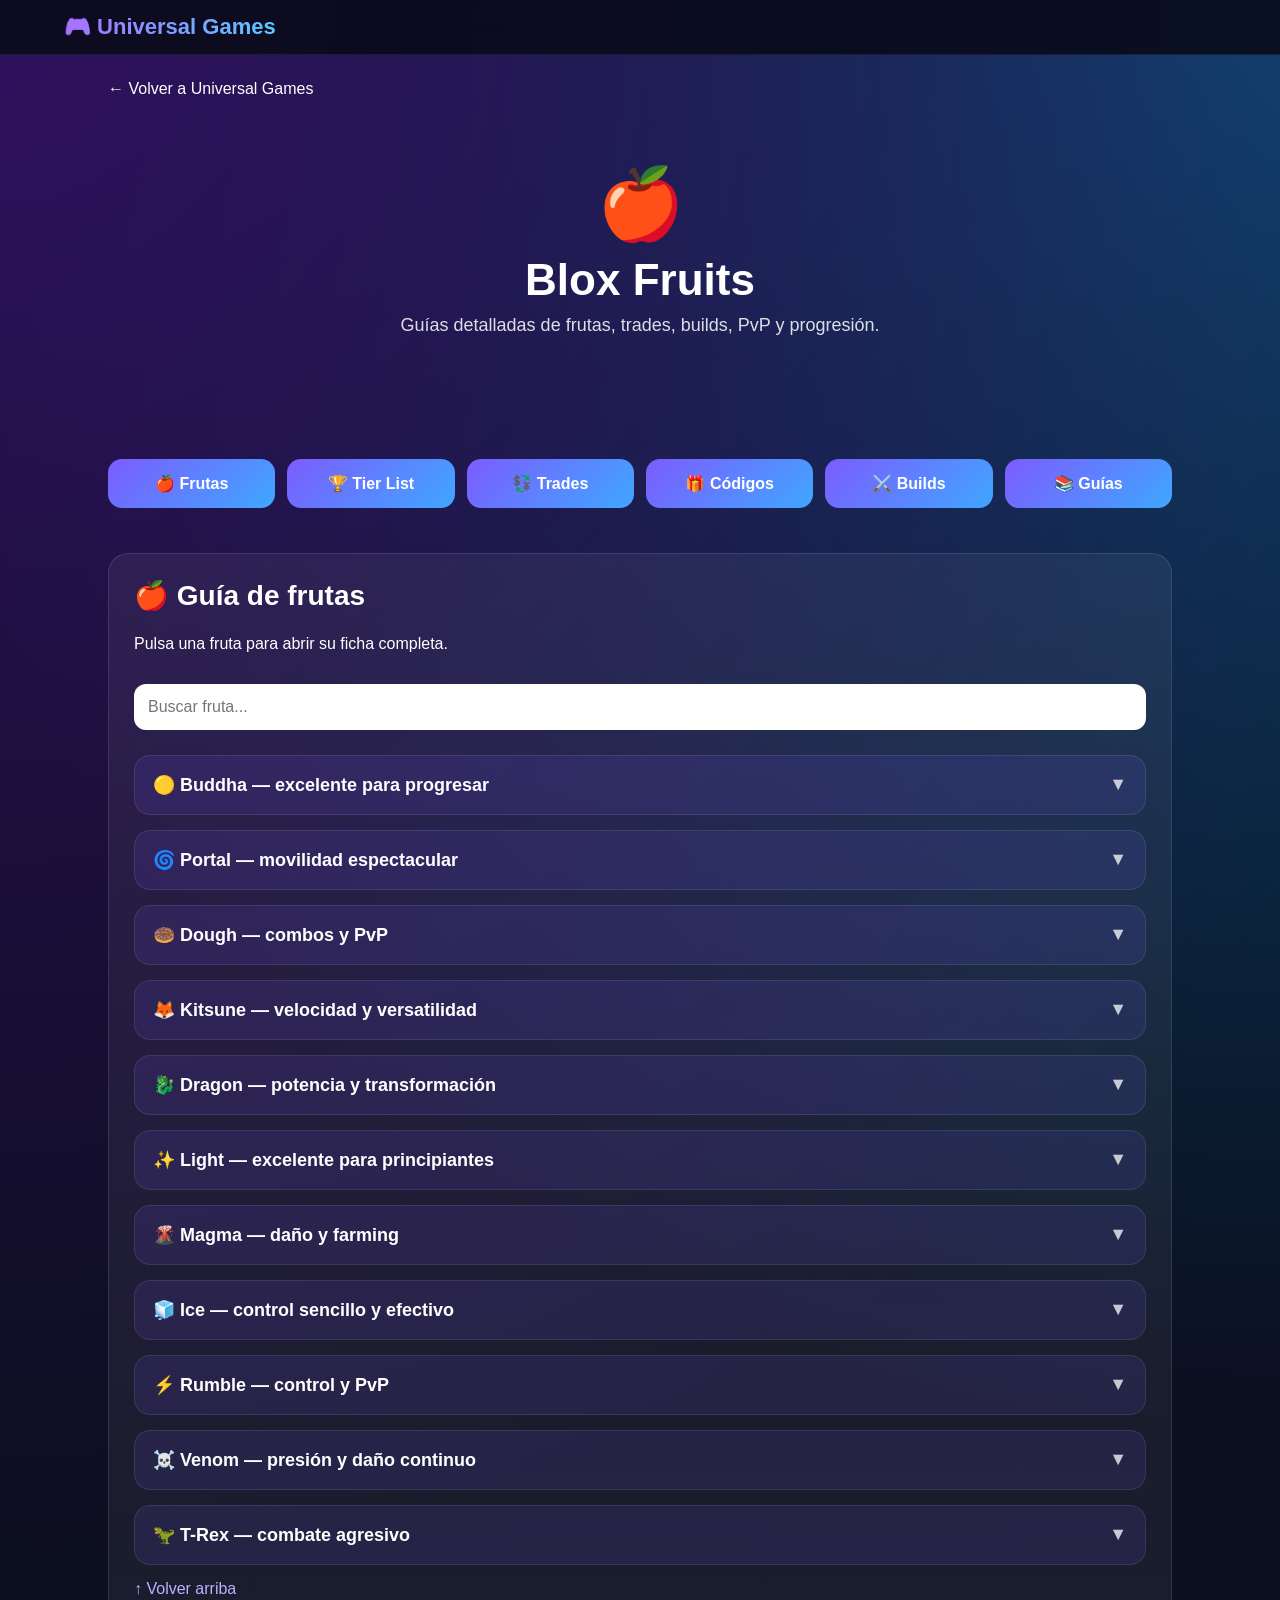
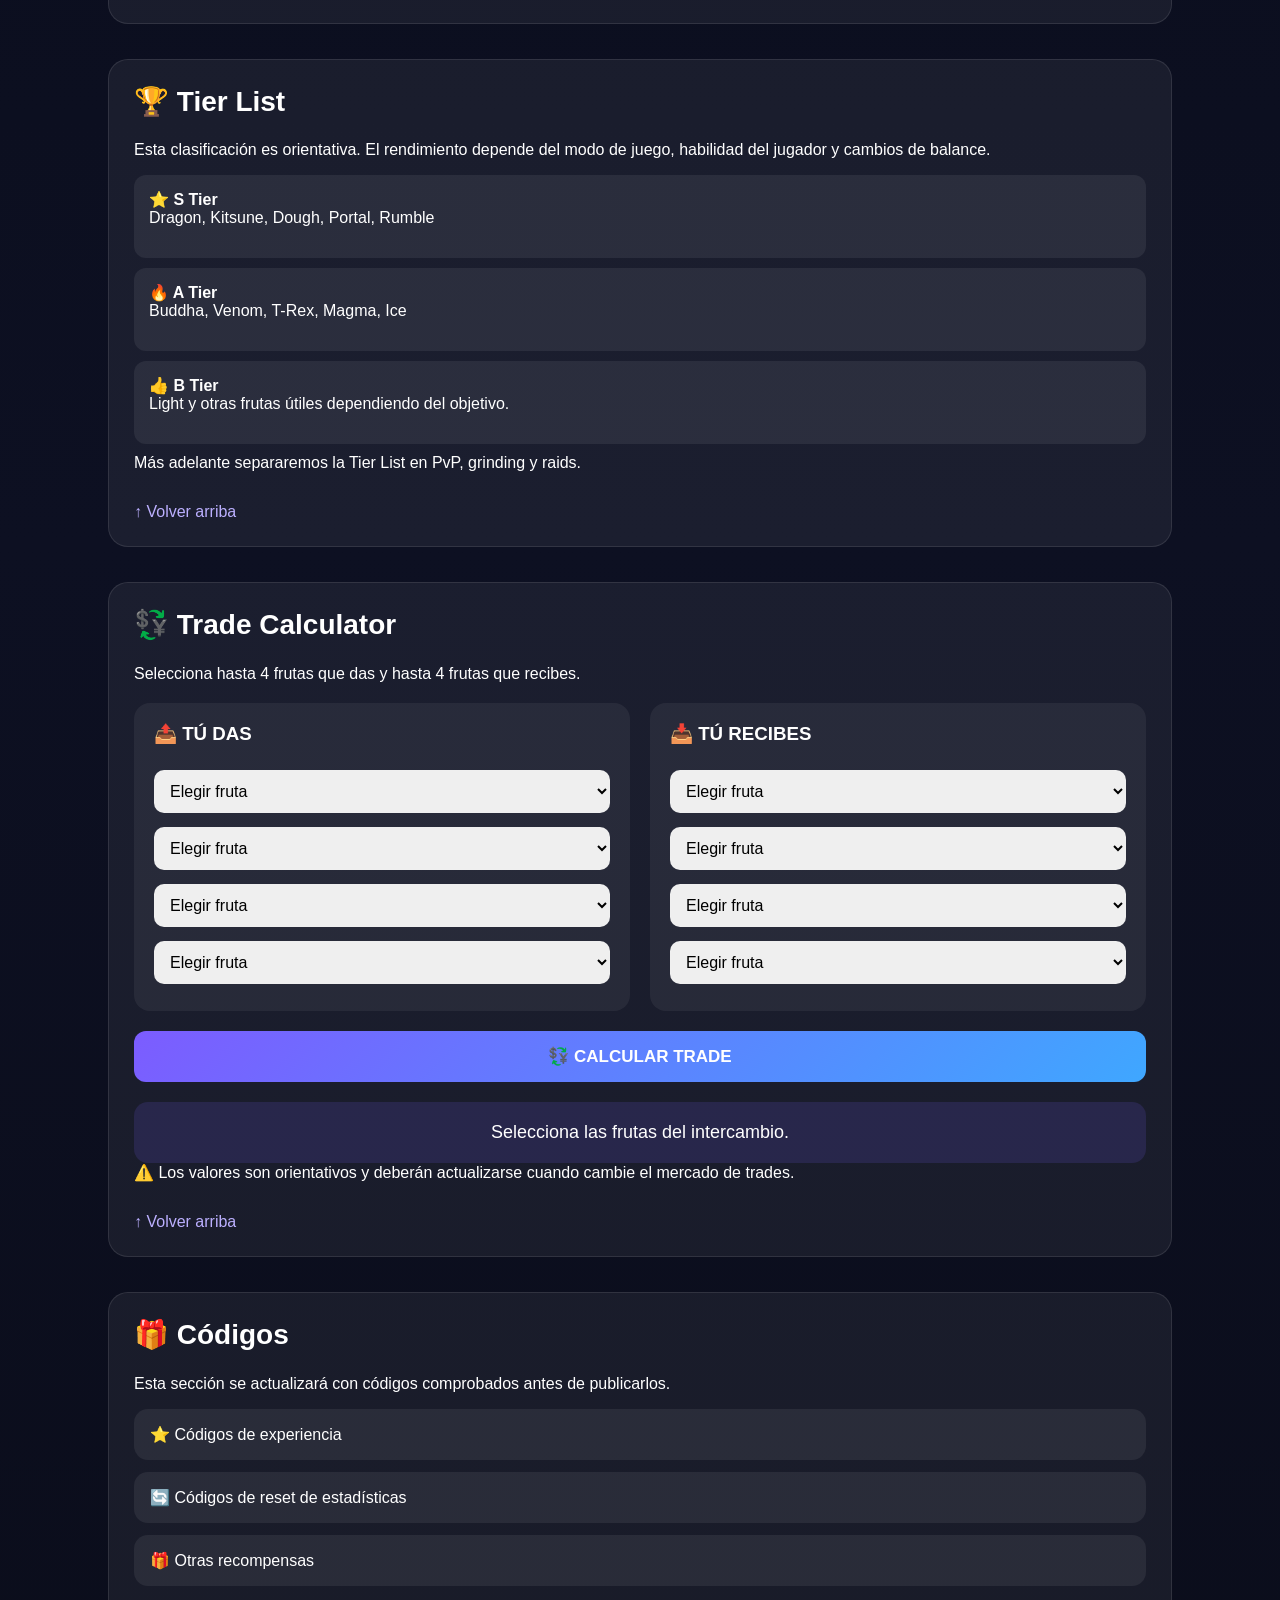
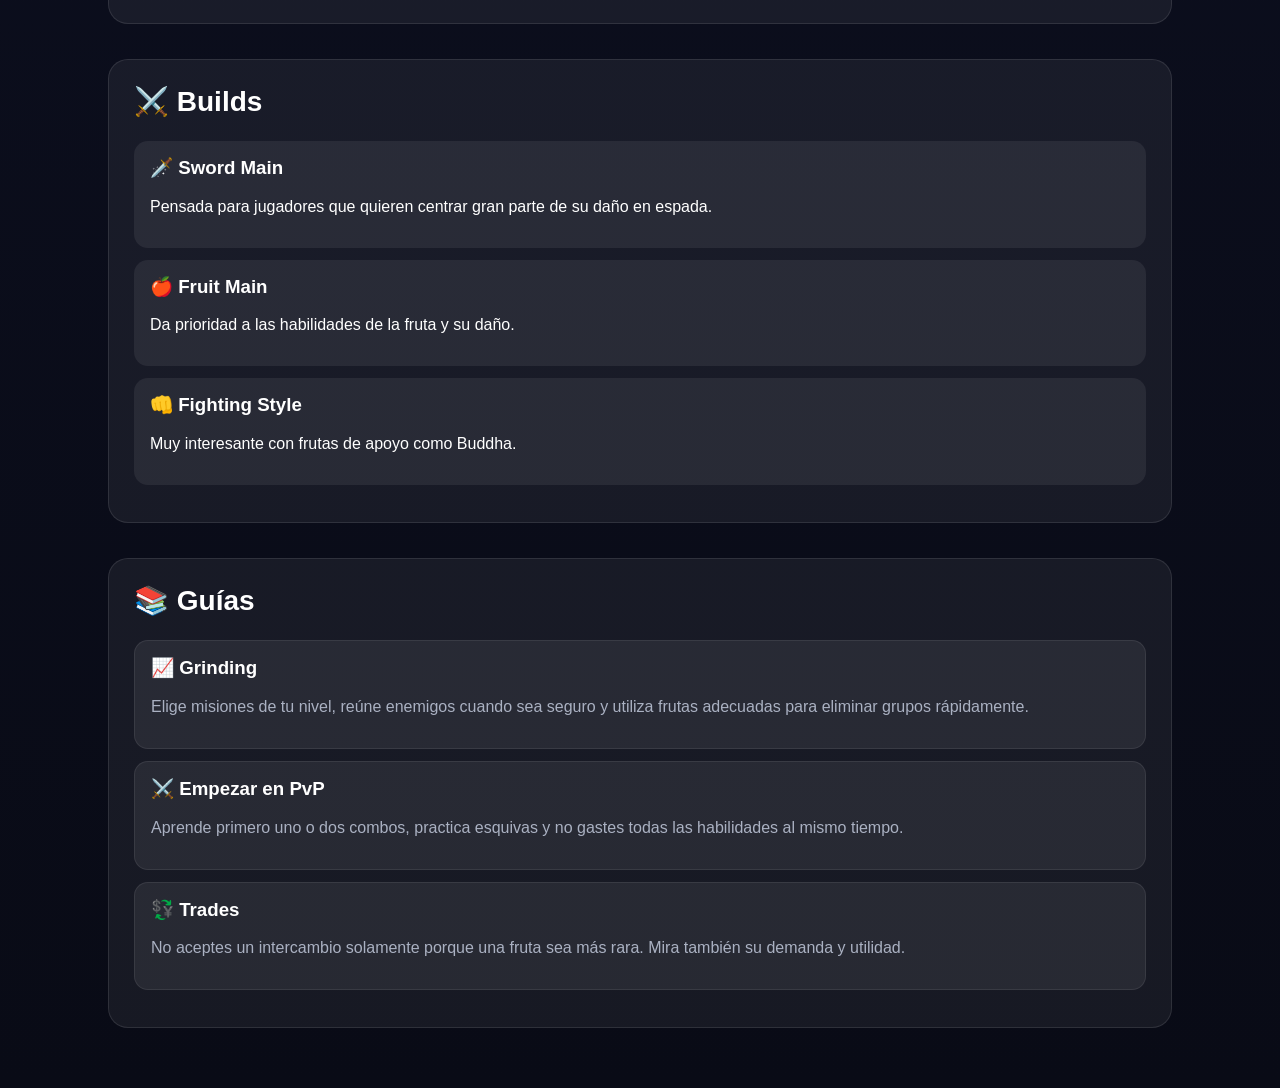
==== commit 10929525: "Update print statement from 'Hello' to 'Goodbye'" ====
--- a/blox-fruits.html
+++ b/blox-fruits.html
@@ -2,4995 +2,1627 @@
 <html lang="es">
 
 <head>
-
-<meta charset="UTF-8">
-
-<meta
-  name="viewport"
-  content="width=device-width, initial-scale=1.0"
->
-
-<title>
-Blox Fruits: Frutas, Tier List, Builds, Trades, Códigos y Guías | Universal Games
-</title>
-
-<meta
-  name="description"
-  content="Guía completa de Blox Fruits con frutas, tier list, trade calculator, códigos, builds, armas, Fighting Styles y consejos."
->
-
-<link rel="stylesheet" href="styles.css">
-
-<style>
-
-/* =========================
-   GENERAL
-========================= */
-
-html {
-  scroll-behavior: smooth;
-}
-
-body {
-  margin: 0;
-}
-
-.bf-container {
-  max-width: 1150px;
-  margin: auto;
-  padding: 25px 18px;
-}
-
-.back {
-  display: inline-block;
-  margin-bottom: 20px;
-  color: white;
-  text-decoration: none;
-}
-
-.bf-hero {
-  text-align: center;
-  padding: 45px 15px;
-}
-
-.bf-hero h1 {
-  font-size: clamp(42px, 8vw, 70px);
-  margin: 10px 0;
-}
-
-.bf-hero p {
-  max-width: 700px;
-  margin: 15px auto;
-  color: #b9bfd0;
-  line-height: 1.6;
-}
-
-.updated {
-  display: inline-block;
-  margin-top: 10px;
-  padding: 8px 14px;
-  border-radius: 25px;
-  background: rgba(98, 230, 151, 0.10);
-  border: 1px solid rgba(98, 230, 151, 0.25);
-  color: #82efad;
-  font-size: 13px;
-}
-
-
-/* =========================
-   MENÚ
-========================= */
-
-.menu-grid {
-
-  display: grid;
-
-  grid-template-columns:
-    repeat(auto-fit, minmax(135px, 1fr));
-
-  gap: 12px;
-
-  margin:
-    25px 0
-    45px;
-
-}
-
-.menu-btn {
-
-  background:
-    linear-gradient(
-      135deg,
-      #7c5cff,
-      #3fa7ff
+  <meta charset="UTF-8">
+
+  <meta
+    name="viewport"
+    content="width=device-width, initial-scale=1.0"
+  >
+
+  <title>
+    Blox Fruits: Frutas, Tier List, Trades, Builds y Guías | Universal Games
+  </title>
+
+  <meta
+    name="description"
+    content="Guía de Blox Fruits con fichas de frutas, tier list, calculadora de trades, builds, códigos y consejos."
+  >
+
+  <link rel="stylesheet" href="styles.css">
+
+  <style>
+
+    html {
+      scroll-behavior: smooth;
+    }
+
+    body {
+      margin: 0;
+    }
+
+    .bf-container {
+      max-width: 1100px;
+      margin: auto;
+      padding: 25px 18px;
+    }
+
+    .back {
+      display: inline-block;
+      margin-bottom: 20px;
+      color: white;
+      text-decoration: none;
+    }
+
+    .bf-hero {
+      text-align: center;
+      padding: 45px 15px;
+    }
+
+    .bf-hero h1 {
+      font-size: 44px;
+      margin: 10px 0;
+    }
+
+    .bf-hero p {
+      font-size: 18px;
+      opacity: 0.85;
+    }
+
+    .menu-grid {
+      display: grid;
+      grid-template-columns:
+        repeat(auto-fit, minmax(140px, 1fr));
+      gap: 12px;
+      margin: 25px 0 45px;
+    }
+
+    .menu-btn {
+      background: linear-gradient(135deg,#7c5cff,#3fa7ff);
+      padding: 15px;
+      border-radius: 14px;
+      color: white;
+      text-decoration: none;
+      text-align: center;
+      font-weight: bold;
+    }
+
+    .section-box {
+      margin: 35px 0;
+      padding: 25px;
+      border-radius: 20px;
+      background: rgba(255,255,255,0.06);
+      border: 1px solid rgba(255,255,255,0.10);
+    }
+
+    .section-box h2 {
+      margin-top: 0;
+      font-size: 28px;
+    }
+
+    .fruit-search {
+      width: 100%;
+      padding: 14px;
+      box-sizing: border-box;
+      border-radius: 12px;
+      border: none;
+      margin: 15px 0 25px;
+      font-size: 16px;
+    }
+
+    .fruit-list {
+      display: grid;
+      gap: 15px;
+    }
+
+    details.fruit-card {
+      border-radius: 16px;
+      background: rgba(124,92,255,0.12);
+      border: 1px solid rgba(255,255,255,0.09);
+      overflow: hidden;
+    }
+
+    details.fruit-card[open] {
+      background: rgba(124,92,255,0.18);
+    }
+
+    .fruit-card summary {
+      cursor: pointer;
+      padding: 18px;
+      list-style: none;
+      font-size: 18px;
+      font-weight: bold;
+    }
+
+    .fruit-card summary::-webkit-details-marker {
+      display: none;
+    }
+
+    .fruit-card summary::after {
+      content: " ▼";
+      float: right;
+      opacity: 0.75;
+    }
+
+    .fruit-card[open] summary::after {
+      content: " ▲";
+    }
+
+    .fruit-info {
+      padding: 0 18px 20px;
+      line-height: 1.6;
+    }
+
+    .stats {
+      display: grid;
+      grid-template-columns:
+        repeat(auto-fit, minmax(130px, 1fr));
+      gap: 10px;
+      margin: 15px 0;
+    }
+
+    .stat {
+      padding: 12px;
+      border-radius: 12px;
+      background: rgba(255,255,255,0.07);
+    }
+
+    .good {
+      color: #74ef9a;
+      font-weight: bold;
+    }
+
+    .bad {
+      color: #ff9d9d;
+      font-weight: bold;
+    }
+
+    .tip {
+      padding: 14px;
+      border-left: 4px solid #8e6cff;
+      background: rgba(255,255,255,0.05);
+      border-radius: 8px;
+      margin-top: 12px;
+    }
+
+    .tier {
+      padding: 15px;
+      margin: 10px 0;
+      border-radius: 12px;
+      background: rgba(255,255,255,0.07);
+    }
+
+    .trade-columns {
+      display: grid;
+      grid-template-columns:
+        repeat(auto-fit, minmax(240px, 1fr));
+      gap: 20px;
+      margin-top: 20px;
+    }
+
+    .trade-side {
+      padding: 20px;
+      border-radius: 16px;
+      background: rgba(255,255,255,0.06);
+    }
+
+    .trade-select {
+      width: 100%;
+      padding: 12px;
+      margin: 7px 0;
+      border-radius: 10px;
+      border: none;
+      font-size: 16px;
+    }
+
+    .trade-button {
+      width: 100%;
+      margin-top: 20px;
+      padding: 15px;
+      border: none;
+      border-radius: 12px;
+      background: linear-gradient(135deg,#7c5cff,#3fa7ff);
+      color: white;
+      font-size: 17px;
+      font-weight: bold;
+      cursor: pointer;
+    }
+
+    .trade-result {
+      margin-top: 20px;
+      padding: 20px;
+      border-radius: 14px;
+      background: rgba(124,92,255,0.15);
+      text-align: center;
+      font-size: 18px;
+    }
+
+    .code-card,
+    .build-card,
+    .guide-card {
+      margin: 12px 0;
+      padding: 16px;
+      border-radius: 14px;
+      background: rgba(255,255,255,0.07);
+    }
+
+    .top-link {
+      display: inline-block;
+      margin-top: 15px;
+      color: #bcb0ff;
+      text-decoration: none;
+    }
+
+  </style>
+</head>
+
+
+<body>
+
+  <header class="topbar" id="top">
+    <div class="logo">
+      🎮 Universal Games
+    </div>
+  </header>
+
+
+  <main class="bf-container">
+
+    <a class="back" href="index.html">
+      ← Volver a Universal Games
+    </a>
+
+
+    <section class="bf-hero">
+
+      <div style="font-size:70px;">
+        🍎
+      </div>
+
+      <h1>
+        Blox Fruits
+      </h1>
+
+      <p>
+        Guías detalladas de frutas, trades,
+        builds, PvP y progresión.
+      </p>
+
+    </section>
+
+
+    <nav class="menu-grid">
+
+      <a class="menu-btn" href="#frutas">
+        🍎 Frutas
+      </a>
+
+      <a class="menu-btn" href="#tierlist">
+        🏆 Tier List
+      </a>
+
+      <a class="menu-btn" href="#trades">
+        💱 Trades
+      </a>
+
+      <a class="menu-btn" href="#codigos">
+        🎁 Códigos
+      </a>
+
+      <a class="menu-btn" href="#builds">
+        ⚔️ Builds
+      </a>
+
+      <a class="menu-btn" href="#guias">
+        📚 Guías
+      </a>
+
+    </nav>
+
+
+    <!-- FRUTAS -->
+
+    <section class="section-box" id="frutas">
+
+      <h2>
+        🍎 Guía de frutas
+      </h2>
+
+      <p>
+        Pulsa una fruta para abrir su ficha completa.
+      </p>
+
+      <input
+        id="fruitSearch"
+        class="fruit-search"
+        type="text"
+        placeholder="Buscar fruta..."
+      >
+
+
+      <div class="fruit-list">
+
+
+        <!-- BUDDHA -->
+
+        <details class="fruit-card" data-fruit="Buddha">
+
+          <summary>
+            🟡 Buddha — excelente para progresar
+          </summary>
+
+          <div class="fruit-info">
+
+            <p>
+              Buddha es una de las frutas más populares
+              para grinding, raids y progresión. Su gran
+              ventaja es que facilita muchísimo el combate
+              cuerpo a cuerpo y permite enfrentarse a grupos
+              de enemigos con más comodidad.
+            </p>
+
+            <div class="stats">
+
+              <div class="stat">
+                📈 Grinding<br>
+                ⭐⭐⭐⭐⭐
+              </div>
+
+              <div class="stat">
+                ⚔️ PvP<br>
+                ⭐⭐⭐
+              </div>
+
+              <div class="stat">
+                🏰 Raids<br>
+                ⭐⭐⭐⭐⭐
+              </div>
+
+              <div class="stat">
+                🎮 Dificultad<br>
+                Fácil
+              </div>
+
+            </div>
+
+            <p class="good">
+              ✅ Puntos fuertes
+            </p>
+
+            <p>
+              Muy buena para subir de nivel,
+              farming, raids y combate cuerpo a cuerpo.
+              Es especialmente cómoda para jugadores
+              que quieren progresar rápido.
+            </p>
+
+            <p class="bad">
+              ❌ Puntos débiles
+            </p>
+
+            <p>
+              No siempre ofrece la misma presión
+              o variedad que otras frutas especializadas
+              en PvP.
+            </p>
+
+            <div class="tip">
+              💡 Consejo: funciona especialmente bien
+              si construyes tu personaje alrededor
+              de Fighting Style o espada.
+            </div>
+
+          </div>
+
+        </details>
+
+
+        <!-- PORTAL -->
+
+        <details class="fruit-card" data-fruit="Portal">
+
+          <summary>
+            🌀 Portal — movilidad espectacular
+          </summary>
+
+          <div class="fruit-info">
+
+            <p>
+              Portal destaca por su movilidad y utilidad.
+              Es una fruta muy interesante para jugadores
+              que quieren desplazarse rápidamente,
+              entrar y salir de combates y aprovechar
+              el posicionamiento.
+            </p>
+
+            <div class="stats">
+
+              <div class="stat">
+                📈 Grinding<br>
+                ⭐⭐⭐
+              </div>
+
+              <div class="stat">
+                ⚔️ PvP<br>
+                ⭐⭐⭐⭐⭐
+              </div>
+
+              <div class="stat">
+                🏰 Raids<br>
+                ⭐⭐⭐
+              </div>
+
+              <div class="stat">
+                🎮 Dificultad<br>
+                Media-Alta
+              </div>
+
+            </div>
+
+            <p class="good">
+              ✅ Puntos fuertes
+            </p>
+
+            <p>
+              Movilidad, posicionamiento,
+              utilidad y capacidad para sorprender
+              al rival.
+            </p>
+
+            <p class="bad">
+              ❌ Puntos débiles
+            </p>
+
+            <p>
+              Necesita práctica y conocimiento
+              de combos para aprovecharla de verdad.
+            </p>
+
+            <div class="tip">
+              💡 Consejo: no la valores solamente por daño.
+              Su verdadera fuerza está en controlar
+              dónde ocurre el combate.
+            </div>
+
+          </div>
+
+        </details>
+
+
+        <!-- DOUGH -->
+
+        <details class="fruit-card" data-fruit="Dough">
+
+          <summary>
+            🍩 Dough — combos y PvP
+          </summary>
+
+          <div class="fruit-info">
+
+            <p>
+              Dough es conocida por su capacidad
+              para realizar combos potentes y controlar
+              al rival. Es especialmente popular
+              entre jugadores interesados en PvP.
+            </p>
+
+            <div class="stats">
+
+              <div class="stat">
+                📈 Grinding<br>
+                ⭐⭐⭐⭐
+              </div>
+
+              <div class="stat">
+                ⚔️ PvP<br>
+                ⭐⭐⭐⭐⭐
+              </div>
+
+              <div class="stat">
+                🏰 Raids<br>
+                ⭐⭐⭐⭐
+              </div>
+
+              <div class="stat">
+                🎮 Dificultad<br>
+                Media
+              </div>
+
+            </div>
+
+            <p class="good">
+              ✅ Puntos fuertes
+            </p>
+
+            <p>
+              Combos, control, daño y capacidad
+              para mantener presión sobre el enemigo.
+            </p>
+
+            <p class="bad">
+              ❌ Puntos débiles
+            </p>
+
+            <p>
+              Requiere aprender bien las habilidades
+              y el orden de los combos.
+            </p>
+
+            <div class="tip">
+              💡 Consejo: practicar el timing de las
+              habilidades marca mucha diferencia.
+            </div>
+
+          </div>
+
+        </details>
+
+
+        <!-- KITSUNE -->
+
+        <details class="fruit-card" data-fruit="Kitsune">
+
+          <summary>
+            🦊 Kitsune — velocidad y versatilidad
+          </summary>
+
+          <div class="fruit-info">
+
+            <p>
+              Kitsune es una fruta muy versátil,
+              conocida por combinar velocidad,
+              movilidad y ataques fuertes.
+            </p>
+
+            <div class="stats">
+
+              <div class="stat">
+                📈 Grinding<br>
+                ⭐⭐⭐⭐
+              </div>
+
+              <div class="stat">
+                ⚔️ PvP<br>
+                ⭐⭐⭐⭐⭐
+              </div>
+
+              <div class="stat">
+                🏰 Raids<br>
+                ⭐⭐⭐⭐
+              </div>
+
+              <div class="stat">
+                🎮 Dificultad<br>
+                Media
+              </div>
+
+            </div>
+
+            <p class="good">
+              ✅ Puntos fuertes
+            </p>
+
+            <p>
+              Movilidad, velocidad,
+              presión constante y buena versatilidad.
+            </p>
+
+            <p class="bad">
+              ❌ Puntos débiles
+            </p>
+
+            <p>
+              Conseguirla puede ser complicado
+              y sacar todo su potencial requiere práctica.
+            </p>
+
+            <div class="tip">
+              💡 Consejo: aprovecha su movilidad
+              para atacar y reposicionarte continuamente.
+            </div>
+
+          </div>
+
+        </details>
+
+
+        <!-- DRAGON -->
+
+        <details class="fruit-card" data-fruit="Dragon">
+
+          <summary>
+            🐉 Dragon — potencia y transformación
+          </summary>
+
+          <div class="fruit-info">
+
+            <p>
+              Dragon está orientada a jugadores
+              que buscan una fruta potente,
+              espectacular y capaz de ejercer
+              mucha presión durante el combate.
+            </p>
+
+            <div class="stats">
+
+              <div class="stat">
+                📈 Grinding<br>
+                ⭐⭐⭐⭐
+              </div>
+
+              <div class="stat">
+                ⚔️ PvP<br>
+                ⭐⭐⭐⭐⭐
+              </div>
+
+              <div class="stat">
+                🏰 Raids<br>
+                ⭐⭐⭐⭐
+              </div>
+
+              <div class="stat">
+                🎮 Dificultad<br>
+                Media-Alta
+              </div>
+
+            </div>
+
+            <p class="good">
+              ✅ Puntos fuertes
+            </p>
+
+            <p>
+              Gran potencia,
+              transformación,
+              alcance y presión.
+            </p>
+
+            <p class="bad">
+              ❌ Puntos débiles
+            </p>
+
+            <p>
+              No es la fruta más sencilla
+              para un jugador nuevo.
+            </p>
+
+            <div class="tip">
+              💡 Consejo: aprende cuándo transformar
+              y cuándo guardar tus habilidades.
+            </div>
+
+          </div>
+
+        </details>
+
+
+        <!-- LIGHT -->
+
+        <details class="fruit-card" data-fruit="Light">
+
+          <summary>
+            ✨ Light — excelente para principiantes
+          </summary>
+
+          <div class="fruit-info">
+
+            <p>
+              Light es una de las frutas más cómodas
+              para progresar durante buena parte
+              del juego gracias a su movilidad
+              y facilidad de uso.
+            </p>
+
+            <div class="stats">
+
+              <div class="stat">
+                📈 Grinding<br>
+                ⭐⭐⭐⭐⭐
+              </div>
+
+              <div class="stat">
+                ⚔️ PvP<br>
+                ⭐⭐⭐
+              </div>
+
+              <div class="stat">
+                🏰 Raids<br>
+                ⭐⭐⭐
+              </div>
+
+              <div class="stat">
+                🎮 Dificultad<br>
+                Fácil
+              </div>
+
+            </div>
+
+            <p class="good">
+              ✅ Puntos fuertes
+            </p>
+
+            <p>
+              Movilidad rápida,
+              facilidad de uso
+              y muy buena progresión.
+            </p>
+
+            <p class="bad">
+              ❌ Puntos débiles
+            </p>
+
+            <p>
+              En PvP avanzado hay frutas
+              con más opciones de combos y control.
+            </p>
+
+            <div class="tip">
+              💡 Consejo: es una gran elección
+              durante los primeros tramos del juego.
+            </div>
+
+          </div>
+
+        </details>
+
+
+        <!-- MAGMA -->
+
+        <details class="fruit-card" data-fruit="Magma">
+
+          <summary>
+            🌋 Magma — daño y farming
+          </summary>
+
+          <div class="fruit-info">
+
+            <p>
+              Magma destaca por su daño
+              y por ser muy útil para enfrentarse
+              a enemigos y determinadas actividades
+              de farming.
+            </p>
+
+            <div class="stats">
+
+              <div class="stat">
+                📈 Grinding<br>
+                ⭐⭐⭐⭐⭐
+              </div>
+
+              <div class="stat">
+                ⚔️ PvP<br>
+                ⭐⭐⭐
+              </div>
+
+              <div class="stat">
+                🏰 Raids<br>
+                ⭐⭐⭐⭐
+              </div>
+
+              <div class="stat">
+                🎮 Dificultad<br>
+                Fácil-Media
+              </div>
+
+            </div>
+
+            <p class="good">
+              ✅ Puntos fuertes
+            </p>
+
+            <p>
+              Mucho daño,
+              áreas amplias y buena utilidad
+              para progresar.
+            </p>
+
+            <p class="bad">
+              ❌ Puntos débiles
+            </p>
+
+            <p>
+              Su movilidad no es tan cómoda
+              como la de otras frutas.
+            </p>
+
+          </div>
+
+        </details>
+
+
+        <!-- ICE -->
+
+        <details class="fruit-card" data-fruit="Ice">
+
+          <summary>
+            🧊 Ice — control sencillo y efectivo
+          </summary>
+
+          <div class="fruit-info">
+
+            <p>
+              Ice combina control,
+              ataques fáciles de entender
+              y buena utilidad para aprender
+              mecánicas de combate.
+            </p>
+
+            <div class="stats">
+
+              <div class="stat">
+                📈 Grinding<br>
+                ⭐⭐⭐⭐
+              </div>
+
+              <div class="stat">
+                ⚔️ PvP<br>
+                ⭐⭐⭐⭐
+              </div>
+
+              <div class="stat">
+                🏰 Raids<br>
+                ⭐⭐⭐
+              </div>
+
+              <div class="stat">
+                🎮 Dificultad<br>
+                Fácil
+              </div>
+
+            </div>
+
+            <p class="good">
+              ✅ Puntos fuertes
+            </p>
+
+            <p>
+              Control, facilidad de uso
+              y buenas oportunidades de combo.
+            </p>
+
+            <p class="bad">
+              ❌ Puntos débiles
+            </p>
+
+            <p>
+              Jugadores experimentados
+              pueden predecir algunas acciones.
+            </p>
+
+          </div>
+
+        </details>
+
+
+        <!-- RUMBLE -->
+
+        <details class="fruit-card" data-fruit="Rumble">
+
+          <summary>
+            ⚡ Rumble — control y PvP
+          </summary>
+
+          <div class="fruit-info">
+
+            <p>
+              Rumble es una fruta muy interesante
+              para PvP gracias a su capacidad
+              de controlar al rival y crear
+              oportunidades para combos.
+            </p>
+
+            <div class="stats">
+
+              <div class="stat">
+                📈 Grinding<br>
+                ⭐⭐⭐⭐
+              </div>
+
+              <div class="stat">
+                ⚔️ PvP<br>
+                ⭐⭐⭐⭐⭐
+              </div>
+
+              <div class="stat">
+                🏰 Raids<br>
+                ⭐⭐⭐⭐
+              </div>
+
+              <div class="stat">
+                🎮 Dificultad<br>
+                Media
+              </div>
+
+            </div>
+
+            <p class="good">
+              ✅ Puntos fuertes
+            </p>
+
+            <p>
+              Control,
+              combos y buena presión.
+            </p>
+
+            <p class="bad">
+              ❌ Puntos débiles
+            </p>
+
+            <p>
+              Necesita práctica
+              para aprovechar bien sus aperturas.
+            </p>
+
+          </div>
+
+        </details>
+
+
+        <!-- VENOM -->
+
+        <details class="fruit-card" data-fruit="Venom">
+
+          <summary>
+            ☠️ Venom — presión y daño continuo
+          </summary>
+
+          <div class="fruit-info">
+
+            <p>
+              Venom destaca por aplicar
+              presión constante y daño continuo.
+              Puede resultar muy incómoda
+              para los rivales.
+            </p>
+
+            <div class="stats">
+
+              <div class="stat">
+                📈 Grinding<br>
+                ⭐⭐⭐⭐
+              </div>
+
+              <div class="stat">
+                ⚔️ PvP<br>
+                ⭐⭐⭐⭐
+              </div>
+
+              <div class="stat">
+                🏰 Raids<br>
+                ⭐⭐⭐⭐
+              </div>
+
+              <div class="stat">
+                🎮 Dificultad<br>
+                Media
+              </div>
+
+            </div>
+
+            <p class="good">
+              ✅ Puntos fuertes
+            </p>
+
+            <p>
+              Daño constante,
+              presión y buen rendimiento general.
+            </p>
+
+            <p class="bad">
+              ❌ Puntos débiles
+            </p>
+
+            <p>
+              No es tan sencilla de conseguir
+              como frutas más comunes.
+            </p>
+
+          </div>
+
+        </details>
+
+
+        <!-- T-REX -->
+
+        <details class="fruit-card" data-fruit="T-Rex">
+
+          <summary>
+            🦖 T-Rex — combate agresivo
+          </summary>
+
+          <div class="fruit-info">
+
+            <p>
+              T-Rex está orientada a un estilo
+              agresivo y de transformación,
+              con ataques fuertes y buena presencia
+              durante el combate.
+            </p>
+
+            <div class="stats">
+
+              <div class="stat">
+                📈 Grinding<br>
+                ⭐⭐⭐⭐
+              </div>
+
+              <div class="stat">
+                ⚔️ PvP<br>
+                ⭐⭐⭐⭐
+              </div>
+
+              <div class="stat">
+                🏰 Raids<br>
+                ⭐⭐⭐⭐
+              </div>
+
+              <div class="stat">
+                🎮 Dificultad<br>
+                Media
+              </div>
+
+            </div>
+
+            <p class="good">
+              ✅ Puntos fuertes
+            </p>
+
+            <p>
+              Potencia,
+              transformación y presión.
+            </p>
+
+            <p class="bad">
+              ❌ Puntos débiles
+            </p>
+
+            <p>
+              Puede requerir práctica
+              para aprovechar bien su movilidad.
+            </p>
+
+          </div>
+
+        </details>
+
+
+      </div>
+
+      <a class="top-link" href="#top">
+        ↑ Volver arriba
+      </a>
+
+    </section>
+
+
+    <!-- TIER LIST -->
+
+    <section class="section-box" id="tierlist">
+
+      <h2>
+        🏆 Tier List
+      </h2>
+
+      <p>
+        Esta clasificación es orientativa.
+        El rendimiento depende del modo de juego,
+        habilidad del jugador y cambios de balance.
+      </p>
+
+      <div class="tier">
+        <strong>⭐ S Tier</strong>
+        <p>
+          Dragon, Kitsune, Dough, Portal, Rumble
+        </p>
+      </div>
+
+      <div class="tier">
+        <strong>🔥 A Tier</strong>
+        <p>
+          Buddha, Venom, T-Rex, Magma, Ice
+        </p>
+      </div>
+
+      <div class="tier">
+        <strong>👍 B Tier</strong>
+        <p>
+          Light y otras frutas útiles
+          dependiendo del objetivo.
+        </p>
+      </div>
+
+      <p>
+        Más adelante separaremos la Tier List
+        en PvP, grinding y raids.
+      </p>
+
+      <a class="top-link" href="#top">
+        ↑ Volver arriba
+      </a>
+
+    </section>
+
+
+    <!-- TRADES -->
+
+    <section class="section-box" id="trades">
+
+      <h2>
+        💱 Trade Calculator
+      </h2>
+
+      <p>
+        Selecciona hasta 4 frutas que das
+        y hasta 4 frutas que recibes.
+      </p>
+
+      <div class="trade-columns">
+
+        <div class="trade-side">
+
+          <h3>
+            📤 TÚ DAS
+          </h3>
+
+          <select class="trade-select give-fruit">
+            <option value="">Elegir fruta</option>
+          </select>
+
+          <select class="trade-select give-fruit">
+            <option value="">Elegir fruta</option>
+          </select>
+
+          <select class="trade-select give-fruit">
+            <option value="">Elegir fruta</option>
+          </select>
+
+          <select class="trade-select give-fruit">
+            <option value="">Elegir fruta</option>
+          </select>
+
+        </div>
+
+
+        <div class="trade-side">
+
+          <h3>
+            📥 TÚ RECIBES
+          </h3>
+
+          <select class="trade-select receive-fruit">
+            <option value="">Elegir fruta</option>
+          </select>
+
+          <select class="trade-select receive-fruit">
+            <option value="">Elegir fruta</option>
+          </select>
+
+          <select class="trade-select receive-fruit">
+            <option value="">Elegir fruta</option>
+          </select>
+
+          <select class="trade-select receive-fruit">
+            <option value="">Elegir fruta</option>
+          </select>
+
+        </div>
+
+      </div>
+
+      <button
+        class="trade-button"
+        onclick="calculateFruitTrade()"
+      >
+        💱 CALCULAR TRADE
+      </button>
+
+      <div
+        id="tradeResult"
+        class="trade-result"
+      >
+        Selecciona las frutas del intercambio.
+      </div>
+
+      <p>
+        ⚠️ Los valores son orientativos
+        y deberán actualizarse cuando cambie
+        el mercado de trades.
+      </p>
+
+      <a class="top-link" href="#top">
+        ↑ Volver arriba
+      </a>
+
+    </section>
+
+
+    <!-- CÓDIGOS -->
+
+    <section class="section-box" id="codigos">
+
+      <h2>
+        🎁 Códigos
+      </h2>
+
+      <p>
+        Esta sección se actualizará con códigos
+        comprobados antes de publicarlos.
+      </p>
+
+      <div class="code-card">
+        ⭐ Códigos de experiencia
+      </div>
+
+      <div class="code-card">
+        🔄 Códigos de reset de estadísticas
+      </div>
+
+      <div class="code-card">
+        🎁 Otras recompensas
+      </div>
+
+    </section>
+
+
+    <!-- BUILDS -->
+
+    <section class="section-box" id="builds">
+
+      <h2>
+        ⚔️ Builds
+      </h2>
+
+      <div class="build-card">
+
+        <h3>
+          🗡️ Sword Main
+        </h3>
+
+        <p>
+          Pensada para jugadores
+          que quieren centrar gran parte
+          de su daño en espada.
+        </p>
+
+      </div>
+
+      <div class="build-card">
+
+        <h3>
+          🍎 Fruit Main
+        </h3>
+
+        <p>
+          Da prioridad a las habilidades
+          de la fruta y su daño.
+        </p>
+
+      </div>
+
+      <div class="build-card">
+
+        <h3>
+          👊 Fighting Style
+        </h3>
+
+        <p>
+          Muy interesante con frutas
+          de apoyo como Buddha.
+        </p>
+
+      </div>
+
+    </section>
+
+
+    <!-- GUÍAS -->
+
+    <section class="section-box" id="guias">
+
+      <h2>
+        📚 Guías
+      </h2>
+
+      <div class="guide-card">
+
+        <h3>
+          📈 Grinding
+        </h3>
+
+        <p>
+          Elige misiones de tu nivel,
+          reúne enemigos cuando sea seguro
+          y utiliza frutas adecuadas
+          para eliminar grupos rápidamente.
+        </p>
+
+      </div>
+
+      <div class="guide-card">
+
+        <h3>
+          ⚔️ Empezar en PvP
+        </h3>
+
+        <p>
+          Aprende primero uno o dos combos,
+          practica esquivas y no gastes
+          todas las habilidades al mismo tiempo.
+        </p>
+
+      </div>
+
+      <div class="guide-card">
+
+        <h3>
+          💱 Trades
+        </h3>
+
+        <p>
+          No aceptes un intercambio solamente
+          porque una fruta sea más rara.
+          Mira también su demanda y utilidad.
+        </p>
+
+      </div>
+
+    </section>
+
+  </main>
+
+
+  <script>
+
+    /* BUSCADOR */
+
+    const fruitSearch =
+      document.getElementById("fruitSearch");
+
+    const fruitCards =
+      document.querySelectorAll(".fruit-card");
+
+    fruitSearch.addEventListener(
+      "input",
+      function () {
+
+        const text =
+          fruitSearch.value
+            .toLowerCase()
+            .trim();
+
+        fruitCards.forEach(function(card) {
+
+          const name =
+            card.dataset.fruit.toLowerCase();
+
+          if (name.includes(text)) {
+            card.style.display = "";
+          } else {
+            card.style.display = "none";
+          }
+
+        });
+
+      }
     );
 
-  padding: 15px;
-
-  border-radius: 14px;
-
-  color: white;
-
-  text-decoration: none;
-
-  text-align: center;
-
-  font-weight: bold;
-
-}
-
-
-/* =========================
-   SECCIONES
-========================= */
-
-.section-box {
-
-  margin: 35px 0;
-
-  padding: 25px;
-
-  border-radius: 20px;
-
-  background:
-    rgba(
-      255,
-      255,
-      255,
-      0.055
-    );
-
-  border:
-    1px solid
-    rgba(
-      255,
-      255,
-      255,
-      0.10
-    );
-
-}
-
-.section-box h2 {
-
-  margin-top: 0;
-
-  font-size: 28px;
-
-}
-
-.subtext {
-
-  color: #afb6c9;
-
-  line-height: 1.6;
-
-}
-
-.top-link {
-
-  display: inline-block;
-
-  margin-top: 16px;
-
-  color: #bcb0ff;
-
-  text-decoration: none;
-
-}
-
-
-/* =========================
-   BUSCADOR
-========================= */
-
-.fruit-search {
-
-  width: 100%;
-
-  padding: 14px;
-
-  box-sizing: border-box;
-
-  border-radius: 12px;
-
-  border: none;
-
-  margin:
-    15px 0
-    25px;
-
-  font-size: 16px;
-
-}
-
-
-/* =========================
-   DESPLEGABLES
-========================= */
-
-details {
-
-  margin: 12px 0;
-
-  border-radius: 16px;
-
-  background:
-    rgba(
-      124,
-      92,
-      255,
-      0.10
-    );
-
-  border:
-    1px solid
-    rgba(
-      255,
-      255,
-      255,
-      0.09
-    );
-
-  overflow: hidden;
-
-}
-
-details[open] {
-
-  background:
-    rgba(
-      124,
-      92,
-      255,
-      0.17
-    );
-
-  border-color:
-    rgba(
-      147,
-      115,
-      255,
-      0.40
-    );
-
-}
-
-summary {
-
-  cursor: pointer;
-
-  padding: 18px;
-
-  list-style: none;
-
-  font-size: 17px;
-
-  font-weight: bold;
-
-}
-
-summary::-webkit-details-marker {
-  display: none;
-}
-
-summary::after {
-
-  content: " ▼";
-
-  float: right;
-
-  opacity: 0.7;
-
-}
-
-details[open] summary::after {
-
-  content: " ▲";
-
-}
-
-.details-content {
-
-  padding:
-    0
-    18px
-    20px;
-
-  line-height: 1.65;
-
-  color: #d6d9e3;
-
-}
-
-
-/* =========================
-   STATS
-========================= */
-
-.stats {
-
-  display: grid;
-
-  grid-template-columns:
-    repeat(
-      auto-fit,
-      minmax(125px, 1fr)
-    );
-
-  gap: 10px;
-
-  margin: 15px 0;
-
-}
-
-.stat {
-
-  padding: 12px;
-
-  border-radius: 12px;
-
-  background:
-    rgba(
-      255,
-      255,
-      255,
-      0.07
-    );
-
-}
-
-.good {
-
-  color: #78ee9f;
-
-  font-weight: bold;
-
-}
-
-.bad {
-
-  color: #ff9e9e;
-
-  font-weight: bold;
-
-}
-
-.tip {
-
-  margin-top: 14px;
-
-  padding: 13px;
-
-  border-radius: 9px;
-
-  border-left:
-    4px solid
-    #8966ff;
-
-  background:
-    rgba(
-      137,
-      102,
-      255,
-      0.08
-    );
-
-}
-
-
-/* =========================
-   TIER LIST
-========================= */
-
-.tier {
-
-  padding: 17px;
-
-  margin: 12px 0;
-
-  border-radius: 15px;
-
-  background:
-    rgba(
-      255,
-      255,
-      255,
-      0.06
-    );
-
-}
-
-.tier-fruits {
-
-  display: flex;
-
-  flex-wrap: wrap;
-
-  gap: 8px;
-
-  margin-top: 12px;
-
-}
-
-.tier-fruit {
-
-  padding:
-    8px
-    10px;
-
-  border-radius: 9px;
-
-  background:
-    rgba(
-      255,
-      255,
-      255,
-      0.07
-    );
-
-  font-size: 13px;
-
-}
-
-
-/* =========================
-   TRADE CALCULATOR
-========================= */
-
-.trade-columns {
-
-  display: grid;
-
-  grid-template-columns:
-    repeat(
-      auto-fit,
-      minmax(240px, 1fr)
-    );
-
-  gap: 20px;
-
-  margin-top: 20px;
-
-}
-
-.trade-side {
-
-  padding: 20px;
-
-  border-radius: 16px;
-
-  background:
-    rgba(
-      255,
-      255,
-      255,
-      0.06
-    );
-
-}
-
-.give-side {
-
-  border:
-    1px solid
-    rgba(
-      255,
-      110,
-      110,
-      0.18
-    );
-
-}
-
-.receive-side {
-
-  border:
-    1px solid
-    rgba(
-      101,
-      235,
-      160,
-      0.18
-    );
-
-}
-
-.trade-select {
-
-  width: 100%;
-
-  padding: 12px;
-
-  margin: 7px 0;
-
-  border-radius: 10px;
-
-  border: none;
-
-  font-size: 16px;
-
-}
-
-.trade-button {
-
-  width: 100%;
-
-  margin-top: 20px;
-
-  padding: 15px;
-
-  border: none;
-
-  border-radius: 12px;
-
-  background:
-    linear-gradient(
-      135deg,
-      #7c5cff,
-      #3fa7ff
-    );
-
-  color: white;
-
-  font-size: 17px;
-
-  font-weight: bold;
-
-  cursor: pointer;
-
-}
-
-.reset-button {
-
-  width: 100%;
-
-  margin-top: 10px;
-
-  padding: 12px;
-
-  border:
-    1px solid
-    rgba(
-      255,
-      255,
-      255,
-      0.12
-    );
-
-  border-radius: 12px;
-
-  background:
-    rgba(
-      255,
-      255,
-      255,
-      0.05
-    );
-
-  color: white;
-
-  cursor: pointer;
-
-}
-
-.trade-result {
-
-  margin-top: 20px;
-
-  padding: 20px;
-
-  border-radius: 14px;
-
-  background:
-    rgba(
-      124,
-      92,
-      255,
-      0.15
-    );
-
-  text-align: center;
-
-  font-size: 18px;
-
-}
-
-
-/* =========================
-   CÓDIGOS
-========================= */
-
-.code-category {
-
-  margin-top: 28px;
-
-}
-
-.code-card {
-
-  display: flex;
-
-  align-items: center;
-
-  justify-content:
-    space-between;
-
-  gap: 12px;
-
-  padding: 14px;
-
-  margin: 9px 0;
-
-  border-radius: 13px;
-
-  background:
-    rgba(
-      255,
-      255,
-      255,
-      0.065
-    );
-
-}
-
-.code-name {
-
-  font-family: monospace;
-
-  font-size: 15px;
-
-  font-weight: bold;
-
-  word-break: break-all;
-
-}
-
-.code-reward {
-
-  margin-top: 4px;
-
-  font-size: 13px;
-
-  color: #afb6c9;
-
-}
-
-.copy-button {
-
-  flex-shrink: 0;
-
-  padding:
-    9px
-    12px;
-
-  border: none;
-
-  border-radius: 9px;
-
-  background: #7656e8;
-
-  color: white;
-
-  cursor: pointer;
-
-}
-
-
-/* =========================
-   BUILDS / GUÍAS
-========================= */
-
-.steps {
-
-  padding-left: 22px;
-
-}
-
-.steps li {
-
-  margin: 8px 0;
-
-}
-
-.warning {
-
-  margin-top: 15px;
-
-  padding: 13px;
-
-  border-radius: 10px;
-
-  background:
-    rgba(
-      255,
-      196,
-      80,
-      0.08
-    );
-
-  border:
-    1px solid
-    rgba(
-      255,
-      196,
-      80,
-      0.20
-    );
-
-}
-
-
-/* =========================
-   MÓVIL
-========================= */
-
-@media(max-width: 520px) {
-
-  .section-box {
-
-    padding:
-      20px
-      14px;
-
-  }
-
-  .menu-grid {
-
-    grid-template-columns:
-      repeat(
-        2,
-        1fr
-      );
-
-  }
-
-  .code-card {
-
-    align-items:
-      flex-start;
-
-  }
-
-  .copy-button {
-
-    padding:
-      8px
-      9px;
-
-  }
-
-}
-
-</style>
-
-</head>
-
-
-<body>
-
-
-<header
-  class="topbar"
-  id="top"
->
-
-<div class="logo">
-🎮 Universal Games
-</div>
-
-</header>
-
-
-<main class="bf-container">
-
-
-<a
-  class="back"
-  href="index.html"
->
-← Volver a Universal Games
-</a>
-
-
-<section class="bf-hero">
-
-<div style="font-size:72px">
-🍎
-</div>
-
-<h1>
-Blox Fruits
-</h1>
-
-<p>
-Frutas, Tier List, Trades,
-Códigos, Builds, armas,
-Fighting Styles y consejos
-en una sola guía.
-</p>
-
-<span class="updated">
-⚡ Guía en desarrollo y actualización
-</span>
-
-</section>
-
-
-<nav class="menu-grid">
-
-<a
-  class="menu-btn"
-  href="#frutas"
->
-🍎 Frutas
-</a>
-
-<a
-  class="menu-btn"
-  href="#tierlist"
->
-🏆 Tier List
-</a>
-
-<a
-  class="menu-btn"
-  href="#trades"
->
-💱 Trades
-</a>
-
-<a
-  class="menu-btn"
-  href="#codigos"
->
-🎁 Códigos
-</a>
-
-<a
-  class="menu-btn"
-  href="#builds"
->
-⚔️ Builds
-</a>
-
-<a
-  class="menu-btn"
-  href="#guias"
->
-📚 Guías
-</a>
-
-</nav>
-
-
-
-<!-- =========================
-     FRUTAS
-========================= -->
-
-
-<section
-  class="section-box"
-  id="frutas"
->
-
-<h2>
-🍎 Guía de frutas
-</h2>
-
-<p class="subtext">
-Busca una fruta y pulsa sobre ella
-para desplegar su información completa.
-Al abrir una ficha, la anterior
-se cierra automáticamente.
-</p>
-
-
-<input
-
-  id="fruitSearch"
-
-  class="fruit-search"
-
-  type="text"
-
-  placeholder="Buscar Buddha, Dough, Portal..."
-
->
-
-
-<div id="fruitList"></div>
-
-
-<a
-  class="top-link"
-  href="#top"
->
-↑ Volver arriba
-</a>
-
-</section>
-
-
-
-<!-- =========================
-     TIER LIST
-========================= -->
-
-
-<section
-  class="section-box"
-  id="tierlist"
->
-
-<h2>
-🏆 Tier List
-</h2>
-
-<p class="subtext">
-Clasificación general teniendo en cuenta
-utilidad, grinding, PvP, PvE,
-movilidad y relación calidad/precio.
-No existe una tier list oficial,
-así que esta clasificación es orientativa.
-</p>
-
-
-<div
-  id="tierList"
-></div>
-
-
-<div class="warning">
-
-💡 Una fruta puede estar más abajo
-en la clasificación general y aun así
-ser excelente para un uso concreto.
-Por ejemplo, algunas son muchísimo
-mejores para grinding que para PvP.
-
-</div>
-
-
-<a
-  class="top-link"
-  href="#top"
->
-↑ Volver arriba
-</a>
-
-</section>
-
-
-
-<!-- =========================
-     TRADE CALCULATOR
-========================= -->
-
-
-<section
-  class="section-box"
-  id="trades"
->
-
-<h2>
-💱 Trade Calculator
-</h2>
-
-<p class="subtext">
-Selecciona hasta cuatro frutas
-que das y cuatro que recibes.
-Mantenemos el sistema WIN,
-FAIR y LOSE que ya teníamos.
-</p>
-
-
-<div class="trade-columns">
-
-
-<div
-  class="
-    trade-side
-    give-side
-  "
->
-
-<h3>
-📤 TÚ DAS
-</h3>
-
-<select
-  class="
-    trade-select
-    give-fruit
-  "
-></select>
-
-<select
-  class="
-    trade-select
-    give-fruit
-  "
-></select>
-
-<select
-  class="
-    trade-select
-    give-fruit
-  "
-></select>
-
-<select
-  class="
-    trade-select
-    give-fruit
-  "
-></select>
-
-</div>
-
-
-<div
-  class="
-    trade-side
-    receive-side
-  "
->
-
-<h3>
-📥 TÚ RECIBES
-</h3>
-
-<select
-  class="
-    trade-select
-    receive-fruit
-  "
-></select>
-
-<select
-  class="
-    trade-select
-    receive-fruit
-  "
-></select>
-
-<select
-  class="
-    trade-select
-    receive-fruit
-  "
-></select>
-
-<select
-  class="
-    trade-select
-    receive-fruit
-  "
-></select>
-
-</div>
-
-
-</div>
-
-
-<button
-
-  class="trade-button"
-
-  onclick="
-    calculateFruitTrade()
-  "
-
->
-
-💱 CALCULAR TRADE
-
-</button>
-
-
-<button
-
-  class="reset-button"
-
-  onclick="
-    resetTrade()
-  "
-
->
-
-↻ Limpiar trade
-
-</button>
-
-
-<div
-
-  id="tradeResult"
-
-  class="trade-result"
-
->
-
-Selecciona al menos
-una fruta en cada lado.
-
-</div>
-
-
-<p class="subtext">
-
-⚠️ El valor de trade
-no es un precio oficial.
-La demanda cambia,
-así que Universal Games
-lo presenta como una
-estimación orientativa.
-
-</p>
-
-
-<a
-  class="top-link"
-  href="#top"
->
-↑ Volver arriba
-</a>
-
-</section>
-
-
-
-<!-- =========================
-     CÓDIGOS
-========================= -->
-
-
-<section
-  class="section-box"
-  id="codigos"
->
-
-<h2>
-🎁 Códigos
-</h2>
-
-
-<p class="subtext">
-
-Los hemos separado por tipo
-para que sea más fácil encontrar
-lo que necesitas.
-Pulsa COPIAR para copiar un código.
-
-</p>
-
-
-<div class="code-category">
-
-<h3>
-⚡ 2x EXP
-</h3>
-
-<div id="xpCodes"></div>
-
-</div>
-
-
-<div class="code-category">
-
-<h3>
-🔄 Reset de estadísticas
-</h3>
-
-<div id="resetCodes"></div>
-
-</div>
-
-
-<div class="code-category">
-
-<h3>
-💰 Otras recompensas
-</h3>
-
-<div id="otherCodes"></div>
-
-</div>
-
-
-<details>
-
-<summary>
-❓ Cómo canjear un código
-</summary>
-
-<div class="details-content">
-
-<ol class="steps">
-
-<li>
-Entra a Blox Fruits.
-</li>
-
-<li>
-Abre la opción del juego
-para introducir códigos.
-</li>
-
-<li>
-Pulsa COPIAR en Universal Games.
-</li>
-
-<li>
-Pega el código exactamente.
-</li>
-
-<li>
-Pulsa Redeem.
-</li>
-
-</ol>
-
-<div class="tip">
-
-💡 Si un código deja de funcionar,
-puede haber caducado aunque anteriormente
-fuera válido.
-
-</div>
-
-</div>
-
-</details>
-
-
-<a
-  class="top-link"
-  href="#top"
->
-↑ Volver arriba
-</a>
-
-</section>
-
-
-
-<!-- =========================
-     BUILDS
-========================= -->
-
-
-<section
-  class="section-box"
-  id="builds"
->
-
-<h2>
-⚔️ Builds útiles
-</h2>
-
-<p class="subtext">
-
-Pulsa una build para ver
-fruta, Fighting Style,
-arma, stats, objetivo
-y consejos.
-
-</p>
-
-
-<div id="buildList"></div>
-
-
-<a
-  class="top-link"
-  href="#top"
->
-↑ Volver arriba
-</a>
-
-</section>
-
-
-
-<!-- =========================
-     GUÍAS
-========================= -->
-
-
-<section
-  class="section-box"
-  id="guias"
->
-
-<h2>
-📚 Guías rápidas
-</h2>
-
-<p class="subtext">
-
-Aquí iremos añadiendo
-armas, Fighting Styles,
-objetos y progresión.
-Todas las guías son desplegables.
-
-</p>
-
-
-<div id="guideList"></div>
-
-
-<details>
-
-<summary>
-💡 Consejos generales para progresar
-</summary>
-
-<div class="details-content">
-
-<ul class="steps">
-
-<li>
-No cambies continuamente
-de fruta mientras subes de nivel.
-</li>
-
-<li>
-Para grinding,
-prioriza comodidad
-y velocidad por encima
-del PvP.
-</li>
-
-<li>
-Guarda Fragments:
-los necesitarás
-para contenido avanzado.
-</li>
-
-<li>
-Si utilizas Buddha,
-un Fighting Style
-con buenos ataques M1
-puede ser muchísimo más útil
-que invertir todo
-en daño de fruta.
-</li>
-
-<li>
-Practica un combo corto
-antes de intentar aprender
-uno enorme.
-</li>
-
-<li>
-No cambies una fruta muy valiosa
-sin mirar primero
-la demanda del trade.
-</li>
-
-</ul>
-
-</div>
-
-</details>
-
-
-<a
-  class="top-link"
-  href="#top"
->
-↑ Volver arriba
-</a>
-
-</section>
-
-
-</main>
-
-
-
-<script>
-
-
-/* =========================================
-   DATOS DE FRUTAS
-========================================= */
-
-
-const fruits = [
-
-{
-
-name: "Rocket",
-
-emoji: "🚀",
-
-tier: "C",
-
-type: "Natural",
-
-rarity: "Common",
-
-best: "Inicio",
-
-grinding: 2,
-
-pvp: 1,
-
-raids: 1,
-
-difficulty: "Fácil",
-
-description:
-"Rocket es una fruta económica pensada principalmente para los primeros niveles. Sirve para aprender el funcionamiento básico de las habilidades de fruta, pero normalmente será sustituida rápidamente por opciones más fuertes.",
-
-strong:
-"Precio muy bajo y habilidades fáciles de entender.",
-
-weak:
-"Daño, movilidad y utilidad bastante limitados cuando avanzas.",
-
-tip:
-"Úsala solamente mientras no tengas una opción claramente mejor."
-
-},
-
-
-{
-
-name: "Spin",
-
-emoji: "🌀",
-
-tier: "D",
-
-type: "Natural",
-
-rarity: "Common",
-
-best: "Inicio",
-
-grinding: 1,
-
-pvp: 1,
-
-raids: 1,
-
-difficulty: "Fácil",
-
-description:
-"Spin es otra fruta de entrada. Puede ser divertida para comenzar, pero su utilidad general es reducida frente a casi cualquier fruta de mayor nivel.",
-
-strong:
-"Barata y sencilla.",
-
-weak:
-"Se queda corta rápidamente.",
-
-tip:
-"No gastes demasiados recursos intentando construir una build alrededor de ella."
-
-},
-
-
-{
-
-name: "Blade",
-
-emoji: "⚔️",
-
-tier: "C",
-
-type: "Natural",
-
-rarity: "Common",
-
-best: "Grinding inicial",
-
-grinding: 3,
-
-pvp: 2,
-
-raids: 2,
-
-difficulty: "Fácil",
-
-description:
-"Blade puede funcionar durante el inicio gracias a ataques cómodos y un estilo sencillo. Tiene más utilidad que muchas frutas Common.",
-
-strong:
-"Buena para aprender y progresar en los primeros niveles.",
-
-weak:
-"Pierde competitividad en contenido avanzado.",
-
-tip:
-"Puede servir mientras ahorras para Light, Ice, Flame u otra fruta más completa."
-
-},
-
-
-{
-
-name: "Spring",
-
-emoji: "🪀",
-
-tier: "D",
-
-type: "Natural",
-
-rarity: "Common",
-
-best: "Movilidad inicial",
-
-grinding: 1,
-
-pvp: 2,
-
-raids: 1,
-
-difficulty: "Fácil",
-
-description:
-"Spring apuesta más por movilidad y diversión que por eficiencia. Puede ser entretenida, aunque no suele ser una elección prioritaria para progresar.",
-
-strong:
-"Movilidad peculiar.",
-
-weak:
-"Rendimiento general bajo.",
-
-tip:
-"Es mejor como fruta para experimentar que como opción de progreso serio."
-
-},
-
-
-{
-
-name: "Bomb",
-
-emoji: "💣",
-
-tier: "C",
-
-type: "Natural",
-
-rarity: "Common",
-
-best: "Daño de área inicial",
-
-grinding: 3,
-
-pvp: 2,
-
-raids: 2,
-
-difficulty: "Fácil",
-
-description:
-"Bomb cuenta con ataques explosivos capaces de golpear grupos. Puede resultar útil durante los primeros niveles.",
-
-strong:
-"Ataques de área accesibles.",
-
-weak:
-"Más adelante existen opciones muchísimo más potentes.",
-
-tip:
-"Intenta agrupar enemigos antes de usar tus ataques."
-
-},
-
-
-{
-
-name: "Smoke",
-
-emoji: "💨",
-
-tier: "C",
-
-type: "Elemental",
-
-rarity: "Common",
-
-best: "First Sea",
-
-grinding: 3,
-
-pvp: 2,
-
-raids: 2,
-
-difficulty: "Fácil",
-
-description:
-"Smoke puede ser bastante cómoda al inicio gracias a sus características Elemental y a un kit sencillo.",
-
-strong:
-"Buena relación entre facilidad y precio.",
-
-weak:
-"No tiene el potencial de frutas Elemental superiores.",
-
-tip:
-"Una opción perfectamente válida mientras buscas Light, Ice o Flame."
-
-},
-
-
-{
-
-name: "Spike",
-
-emoji: "🌵",
-
-tier: "C",
-
-type: "Natural",
-
-rarity: "Common",
-
-best: "Primeros niveles",
-
-grinding: 2,
-
-pvp: 2,
-
-raids: 1,
-
-difficulty: "Fácil",
-
-description:
-"Spike permite atacar varios enemigos y tiene requisitos accesibles de mastery.",
-
-strong:
-"Fácil de utilizar.",
-
-weak:
-"Poco atractiva en mid y late game.",
-
-tip:
-"No invertiría demasiado tiempo de mastery si ya puedes conseguir algo mejor."
-
-},
-
-
-{
-
-name: "Flame",
-
-emoji: "🔥",
-
-tier: "B",
-
-type: "Elemental",
-
-rarity: "Uncommon",
-
-best: "Grinding y PvE económico",
-
-grinding: 4,
-
-pvp: 3,
-
-raids: 4,
-
-difficulty: "Fácil",
-
-description:
-"Flame ofrece mucho rendimiento por un coste relativamente bajo. Es cómoda para progresar y gana opciones adicionales cuando mejoras su potencial.",
-
-strong:
-"Buen daño de área y buena relación calidad-precio.",
-
-weak:
-"En PvP avanzado hay frutas con más control.",
-
-tip:
-"Una buena elección si quieres una fruta equilibrada sin gastar demasiado."
-
-},
-
-
-{
-
-name: "Ice",
-
-emoji: "🧊",
-
-tier: "A",
-
-type: "Elemental",
-
-rarity: "Uncommon",
-
-best: "Combos y PvP",
-
-grinding: 4,
-
-pvp: 5,
-
-raids: 3,
-
-difficulty: "Fácil",
-
-description:
-"Ice es excelente para aprender PvP gracias a sus stuns. También es cómoda durante la progresión y combina muy bien con espada o Fighting Style.",
-
-strong:
-"Stuns fáciles de aprovechar, control y buen precio.",
-
-weak:
-"Jugadores experimentados pueden anticipar algunos ataques.",
-
-tip:
-"Aprende un combo corto usando el stun como inicio."
-
-},
-
-
-{
-
-name: "Sand",
-
-emoji: "🏜️",
-
-tier: "B",
-
-type: "Elemental",
-
-rarity: "Uncommon",
-
-best: "PvP",
-
-grinding: 3,
-
-pvp: 4,
-
-raids: 3,
-
-difficulty: "Media",
-
-description:
-"Sand tiene un kit sólido y puede funcionar muy bien en combate cuando aprendes sus herramientas de control.",
-
-strong:
-"Buen control y utilidad Elemental.",
-
-weak:
-"Es menos cómoda que Light para movilidad y grinding.",
-
-tip:
-"Su valor aumenta bastante cuando la utilizas con intención de hacer combos."
-
-},
-
-
-{
-
-name: "Dark",
-
-emoji: "🌑",
-
-tier: "A",
-
-type: "Elemental",
-
-rarity: "Uncommon",
-
-best: "PvP y combos",
-
-grinding: 3,
-
-pvp: 5,
-
-raids: 3,
-
-difficulty: "Media",
-
-description:
-"Dark destaca por sus stuns y su enorme capacidad para iniciar combos. Es especialmente interesante para Sword Mains.",
-
-strong:
-"Control excelente y gran utilidad para combos.",
-
-weak:
-"No destaca tanto por movilidad o grinding.",
-
-tip:
-"Utilízala como herramienta para atrapar al rival y dejar que tu espada haga el resto."
-
-},
-
-
-{
-
-name: "Light",
-
-emoji: "✨",
-
-tier: "A",
-
-type: "Elemental",
-
-rarity: "Rare",
-
-best: "First Sea",
-
-grinding: 5,
-
-pvp: 3,
-
-raids: 3,
-
-difficulty: "Fácil",
-
-description:
-"Light es una de las frutas más cómodas para First Sea. Su velocidad de desplazamiento y sus ataques permiten completar misiones con mucha eficiencia.",
-
-strong:
-"Movilidad excelente, buena para grinding y fácil de usar.",
-
-weak:
-"En PvP avanzado hay opciones más completas.",
-
-tip:
-"Si estás empezando, no tengas prisa por sustituirla si te está funcionando bien."
-
-},
-
-
-{
-
-name: "Rubber",
-
-emoji: "🧤",
-
-tier: "B",
-
-type: "Natural",
-
-rarity: "Rare",
-
-best: "PvP",
-
-grinding: 3,
-
-pvp: 4,
-
-raids: 3,
-
-difficulty: "Media",
-
-description:
-"Rubber ofrece un estilo de combate muy particular y puede ser divertida en PvP cuando aprendes a utilizar su alcance.",
-
-strong:
-"Buen potencial ofensivo en manos experimentadas.",
-
-weak:
-"Menos cómoda que otras frutas para progresión pura.",
-
-tip:
-"Practica el alcance real de cada habilidad antes de entrar en PvP."
-
-},
-
-
-{
-
-name: "Ghost",
-
-emoji: "👻",
-
-tier: "A",
-
-type: "Natural",
-
-rarity: "Rare",
-
-best: "Supervivencia y PvP",
-
-grinding: 3,
-
-pvp: 4,
-
-raids: 3,
-
-difficulty: "Media",
-
-description:
-"Ghost destaca por mecánicas de supervivencia y herramientas útiles para sorprender al enemigo.",
-
-strong:
-"Buena utilidad y mecánicas especiales.",
-
-weak:
-"Necesita algo más de conocimiento que una fruta de grinding sencilla.",
-
-tip:
-"Aprovecha sus herramientas defensivas en lugar de buscar solamente daño."
-
-},
-
-
-{
-
-name: "Magma",
-
-emoji: "🌋",
-
-tier: "A",
-
-type: "Elemental",
-
-rarity: "Rare",
-
-best: "Sea Events y PvE",
-
-grinding: 5,
-
-pvp: 3,
-
-raids: 5,
-
-difficulty: "Fácil-Media",
-
-description:
-"Magma es una de las mejores frutas para hacer daño a objetivos grandes. Funciona especialmente bien en actividades PvE y Sea Events.",
-
-strong:
-"Muchísimo daño sostenido y grandes áreas.",
-
-weak:
-"Su movilidad no es tan cómoda como Light o Portal.",
-
-tip:
-"Contra enemigos grandes intenta mantenerlos dentro de tus zonas de daño."
-
-},
-
-
-{
-
-name: "Quake",
-
-emoji: "🌊",
-
-tier: "B",
-
-type: "Natural",
-
-rarity: "Legendary",
-
-best: "AoE",
-
-grinding: 3,
-
-pvp: 4,
-
-raids: 4,
-
-difficulty: "Media",
-
-description:
-"Quake destaca por ataques de gran área y capacidad para presionar grupos de enemigos.",
-
-strong:
-"Hitboxes amplias y daño considerable.",
-
-weak:
-"Puede sentirse lenta frente a frutas muy móviles.",
-
-tip:
-"Es mejor cuando puedes anticipar el movimiento del rival."
-
-},
-
-
-{
-
-name: "Buddha",
-
-emoji: "🟡",
-
-tier: "S",
-
-type: "Beast",
-
-rarity: "Legendary",
-
-best: "Grinding, raids y mastery",
-
-grinding: 5,
-
-pvp: 3,
-
-raids: 5,
-
-difficulty: "Fácil",
-
-description:
-"Buddha es una de las grandes referencias para grinding. Su transformación facilita enormemente el combate cuerpo a cuerpo y permite atacar grupos con mucha comodidad.",
-
-strong:
-"Grinding excelente, buena supervivencia y fantástica para mastery.",
-
-weak:
-"No ofrece la misma variedad ofensiva que algunas frutas centradas en PvP.",
-
-tip:
-"Combínala con un Fighting Style de M1 rápidos. No necesitas depender del daño de fruta para aprovechar Buddha."
-
-},
-
-
-{
-
-name: "Love",
-
-emoji: "💗",
-
-tier: "C",
-
-type: "Natural",
-
-rarity: "Legendary",
-
-best: "Utilidad",
-
-grinding: 3,
-
-pvp: 3,
-
-raids: 3,
-
-difficulty: "Media",
-
-description:
-"Love tiene varias mecánicas curiosas y puede resultar divertida, aunque suele existir una alternativa más eficiente para cada objetivo concreto.",
-
-strong:
-"Versatilidad y habilidades peculiares.",
-
-weak:
-"No domina una categoría concreta.",
-
-tip:
-"Buena para jugar por diversión, no necesariamente para optimizar progreso."
-
-},
-
-
-{
-
-name: "Spider",
-
-emoji: "🕷️",
-
-tier: "B",
-
-type: "Natural",
-
-rarity: "Legendary",
-
-best: "PvP",
-
-grinding: 3,
-
-pvp: 4,
-
-raids: 3,
-
-difficulty: "Media-Alta",
-
-description:
-"Spider está más orientada al combate jugador contra jugador. Puede ofrecer bastante presión si conectas correctamente sus movimientos.",
-
-strong:
-"Buen potencial de PvP.",
-
-weak:
-"Requiere precisión.",
-
-tip:
-"No lances habilidades al azar: espera a tener una apertura."
-
-},
-
-
-{
-
-name: "Sound",
-
-emoji: "🎵",
-
-tier: "B",
-
-type: "Natural",
-
-rarity: "Legendary",
-
-best: "Uso general",
-
-grinding: 4,
-
-pvp: 4,
-
-raids: 4,
-
-difficulty: "Media",
-
-description:
-"Sound es una fruta equilibrada con buenos ataques de área y rendimiento razonable en muchas actividades.",
-
-strong:
-"Versátil y útil en varias situaciones.",
-
-weak:
-"No siempre es la número uno en una categoría concreta.",
-
-tip:
-"Buena opción si no quieres cambiar continuamente de fruta."
-
-},
-
-
-{
-
-name: "Phoenix",
-
-emoji: "🔥",
-
-tier: "A",
-
-type: "Beast",
-
-rarity: "Legendary",
-
-best: "Supervivencia",
-
-grinding: 3,
-
-pvp: 4,
-
-raids: 4,
-
-difficulty: "Media",
-
-description:
-"Phoenix combina movilidad, recuperación y combate. Es una fruta muy completa cuando sabes administrar correctamente sus recursos.",
-
-strong:
-"Curación, movilidad y utilidad.",
-
-weak:
-"Puede consumir bastante energía.",
-
-tip:
-"No malgastes la recuperación cuando todavía no la necesitas."
-
-},
-
-
-{
-
-name: "Portal",
-
-emoji: "🌀",
-
-tier: "S",
-
-type: "Natural",
-
-rarity: "Legendary",
-
-best: "Movilidad y Sword PvP",
-
-grinding: 3,
-
-pvp: 5,
-
-raids: 3,
-
-difficulty: "Media-Alta",
-
-description:
-"Portal es extraordinaria para movilidad y control del posicionamiento. Es una de las favoritas de muchos Sword Mains.",
-
-strong:
-"Movilidad espectacular y gran utilidad para iniciar o escapar de combates.",
-
-weak:
-"Su mayor fuerza no está en hacer daño bruto directamente.",
-
-tip:
-"Piensa en Portal como una herramienta para colocar al rival donde tú quieres."
-
-},
-
-
-{
-
-name: "Rumble",
-
-emoji: "⚡",
-
-tier: "S",
-
-type: "Elemental",
-
-rarity: "Legendary",
-
-best: "PvP y stun",
-
-grinding: 4,
-
-pvp: 5,
-
-raids: 4,
-
-difficulty: "Media",
-
-description:
-"Rumble destaca por sus stuns, movilidad y capacidad para crear oportunidades de combo.",
-
-strong:
-"Control, presión y excelente sinergia con espadas.",
-
-weak:
-"Necesita práctica para aprovechar sus ventanas correctamente.",
-
-tip:
-"Usa los stuns para preparar ataques de tu espada o Fighting Style."
-
-},
-
-
-{
-
-name: "Pain",
-
-emoji: "🔮",
-
-tier: "B",
-
-type: "Natural",
-
-rarity: "Legendary",
-
-best: "PvP técnico",
-
-grinding: 2,
-
-pvp: 4,
-
-raids: 2,
-
-difficulty: "Alta",
-
-description:
-"Pain puede ser poderosa, pero requiere más práctica que muchas alternativas.",
-
-strong:
-"Buen potencial en manos experimentadas.",
-
-weak:
-"Difícil de dominar y poco cómoda para grinding.",
-
-tip:
-"No es la mejor fruta para un jugador que todavía está aprendiendo."
-
-},
-
-
-{
-
-name: "Blizzard",
-
-emoji: "❄️",
-
-tier: "A",
-
-type: "Elemental",
-
-rarity: "Legendary",
-
-best: "All-round",
-
-grinding: 5,
-
-pvp: 4,
-
-raids: 4,
-
-difficulty: "Media",
-
-description:
-"Blizzard combina daño de área, control y buena progresión. Puede funcionar casi en cualquier actividad.",
-
-strong:
-"Excelente equilibrio entre PvE y PvP.",
-
-weak:
-"No tiene la movilidad extrema de Portal.",
-
-tip:
-"Aprovecha las zonas de daño para limitar el movimiento del rival."
-
-},
-
-
-{
-
-name: "Gravity",
-
-emoji: "🌌",
-
-tier: "B",
-
-type: "Natural",
-
-rarity: "Mythical",
-
-best: "Control de área",
-
-grinding: 3,
-
-pvp: 4,
-
-raids: 3,
-
-difficulty: "Alta",
-
-description:
-"Gravity se centra en grandes áreas y control. Puede resultar muy peligrosa cuando anticipas correctamente dónde estará el enemigo.",
-
-strong:
-"Control y grandes hitboxes.",
-
-weak:
-"Puede resultar difícil acertar contra jugadores muy móviles.",
-
-tip:
-"No persigas al enemigo; intenta obligarlo a entrar en tus zonas."
-
-},
-
-
-{
-
-name: "Mammoth",
-
-emoji: "🦣",
-
-tier: "A",
-
-type: "Beast",
-
-rarity: "Mythical",
-
-best: "Tank y PvE",
-
-grinding: 4,
-
-pvp: 4,
-
-raids: 5,
-
-difficulty: "Media",
-
-description:
-"Mammoth es una Beast robusta, capaz de resistir bastante y presionar objetivos grandes.",
-
-strong:
-"Resistencia, transformación y buenas áreas.",
-
-weak:
-"Es menos ágil que otras frutas Mythical.",
-
-tip:
-"Excelente si prefieres aguantar y presionar en lugar de depender de movimientos rápidos."
-
-},
-
-
-{
-
-name: "T-Rex",
-
-emoji: "🦖",
-
-tier: "A",
-
-type: "Beast",
-
-rarity: "Mythical",
-
-best: "PvP agresivo",
-
-grinding: 4,
-
-pvp: 4,
-
-raids: 4,
-
-difficulty: "Media",
-
-description:
-"T-Rex favorece un estilo agresivo con transformación y ataques fuertes.",
-
-strong:
-"Presión, transformación y buen daño.",
-
-weak:
-"Puede requerir práctica para aprovechar bien cada habilidad.",
-
-tip:
-"Intenta mantener la presión cuando el rival ya ha gastado sus opciones de escape."
-
-},
-
-
-{
-
-name: "Dough",
-
-emoji: "🍩",
-
-tier: "S",
-
-type: "Elemental",
-
-rarity: "Mythical",
-
-best: "PvP y combos",
-
-grinding: 4,
-
-pvp: 5,
-
-raids: 4,
-
-difficulty: "Media",
-
-description:
-"Dough es famosa por sus combos y stuns. Cuando está bien desarrollada puede mantener al rival atrapado durante largas secuencias.",
-
-strong:
-"Combos, control y presión.",
-
-weak:
-"Necesitas aprender bien el orden y timing de las habilidades.",
-
-tip:
-"Practica primero un combo fiable en lugar de intentar memorizar uno gigantesco."
-
-},
-
-
-{
-
-name: "Shadow",
-
-emoji: "🌑",
-
-tier: "A",
-
-type: "Natural",
-
-rarity: "Mythical",
-
-best: "PvP",
-
-grinding: 3,
-
-pvp: 5,
-
-raids: 3,
-
-difficulty: "Alta",
-
-description:
-"Shadow tiene muchas herramientas útiles para PvP y recompensa bastante a jugadores con experiencia.",
-
-strong:
-"Presión, movilidad y opciones ofensivas.",
-
-weak:
-"Más difícil de aprovechar que otras frutas.",
-
-tip:
-"Necesita paciencia; no gastes todas las habilidades nada más empezar."
-
-},
-
-
-{
-
-name: "Venom",
-
-emoji: "☠️",
-
-tier: "S",
-
-type: "Natural",
-
-rarity: "Mythical",
-
-best: "Daño continuo",
-
-grinding: 5,
-
-pvp: 5,
-
-raids: 4,
-
-difficulty: "Media",
-
-description:
-"Venom puede mantener presión continua mediante veneno y daño prolongado.",
-
-strong:
-"Daño constante, buena transformación y gran rendimiento general.",
-
-weak:
-"Puede ser más difícil de conseguir que opciones económicas.",
-
-tip:
-"Obliga al enemigo a permanecer cerca de tus zonas peligrosas."
-
-},
-
-
-{
-
-name: "Control",
-
-emoji: "🔵",
-
-tier: "S",
-
-type: "Natural",
-
-rarity: "Mythical",
-
-best: "PvP técnico",
-
-grinding: 3,
-
-pvp: 5,
-
-raids: 3,
-
-difficulty: "Alta",
-
-description:
-"Control es una fruta muy técnica que recompensa precisión y conocimiento del combate.",
-
-strong:
-"Control del espacio y enorme potencial para jugadores expertos.",
-
-weak:
-"Curva de aprendizaje elevada.",
-
-tip:
-"Aprende a jugar alrededor de tu zona de control antes de intentar combos complejos."
-
-},
-
-
-{
-
-name: "Spirit",
-
-emoji: "👻",
-
-tier: "A",
-
-type: "Natural",
-
-rarity: "Mythical",
-
-best: "PvP y versatilidad",
-
-grinding: 4,
-
-pvp: 5,
-
-raids: 4,
-
-difficulty: "Alta",
-
-description:
-"Spirit combina ataques fuertes, invocaciones y herramientas de apoyo.",
-
-strong:
-"Muchísimas opciones dentro de un solo kit.",
-
-weak:
-"Requiere práctica y mastery.",
-
-tip:
-"Aprovecha sus herramientas de apoyo; no la juegues como una fruta de daño simple."
-
-},
-
-
-{
-
-name: "Leopard",
-
-emoji: "🐆",
-
-tier: "S",
-
-type: "Beast",
-
-rarity: "Mythical",
-
-best: "PvP agresivo",
-
-grinding: 4,
-
-pvp: 5,
-
-raids: 4,
-
-difficulty: "Media",
-
-description:
-"Leopard destaca por velocidad, transformación y capacidad de ejercer presión constante.",
-
-strong:
-"Rápida, agresiva y difícil de ignorar.",
-
-weak:
-"Su valor puede ser elevado para alguien que todavía está progresando.",
-
-tip:
-"Aprovecha la movilidad para decidir cuándo entrar y salir del combate."
-
-},
-
-
-{
-
-name: "Yeti",
-
-emoji: "❄️",
-
-tier: "S",
-
-type: "Beast",
-
-rarity: "Mythical",
-
-best: "PvP y transformación",
-
-grinding: 4,
-
-pvp: 5,
-
-raids: 4,
-
-difficulty: "Media",
-
-description:
-"Yeti combina transformación, presión y buen rendimiento general.",
-
-strong:
-"Potente y versátil en combate.",
-
-weak:
-"Necesitas aprender cuándo transformar y cuándo guardar habilidades.",
-
-tip:
-"No uses todo tu kit de golpe si el rival todavía puede escapar."
-
-},
-
-
-{
-
-name: "Kitsune",
-
-emoji: "🦊",
-
-tier: "S",
-
-type: "Beast",
-
-rarity: "Mythical",
-
-best: "Movilidad y uso general",
-
-grinding: 5,
-
-pvp: 5,
-
-raids: 4,
-
-difficulty: "Media",
-
-description:
-"Kitsune combina velocidad, movilidad y una enorme versatilidad. Es capaz de rendir bien tanto en progresión como en combate.",
-
-strong:
-"Velocidad, movilidad y gran rendimiento general.",
-
-weak:
-"Es una fruta muy valiosa y no siempre compensa comerla si tu objetivo es tradear.",
-
-tip:
-"Aprovecha tu velocidad para escoger cuándo luchar, no solamente para perseguir."
-
-},
-
-
-{
-
-name: "Dragon",
-
-emoji: "🐉",
-
-tier: "S",
-
-type: "Beast",
-
-rarity: "Mythical",
-
-best: "PvP, PvE y valor",
-
-grinding: 5,
-
-pvp: 5,
-
-raids: 5,
-
-difficulty: "Media-Alta",
-
-description:
-"Dragon es una fruta de altísimo nivel con transformación, presión y gran presencia en combate.",
-
-strong:
-"Potencia, transformación, alcance y rendimiento general.",
-
-weak:
-"Es extremadamente valiosa y puede no ser la mejor elección para un jugador que solo quiere progresar niveles.",
-
-tip:
-"Antes de comer una fruta tan valiosa, decide si realmente prefieres utilizarla o conservarla para trades."
-
-}
-
-];
-
-
-
-/* =========================================
-   MOSTRAR FRUTAS
-========================================= */
-
-
-function stars(number) {
-
-  return "⭐".repeat(number);
-
-}
-
-
-function renderFruits(filter = "") {
-
-  const list =
-    document.getElementById(
-      "fruitList"
-    );
-
-  list.innerHTML = "";
-
-  const text =
-    filter
-      .toLowerCase()
-      .trim();
-
-
-  fruits
-
-    .filter(
-      fruit =>
-        fruit.name
-          .toLowerCase()
-          .includes(text)
-    )
-
-    .forEach(
-      fruit => {
-
-        const card =
-          document.createElement(
-            "details"
-          );
-
-        card.className =
-          "fruit-card";
-
-        card.dataset.fruit =
-          fruit.name;
-
-
-        card.innerHTML = `
-
-          <summary>
-
-            ${fruit.emoji}
-            ${fruit.name}
-
-            · Tier
-            ${fruit.tier}
-
-          </summary>
-
-
-          <div class="details-content">
-
-
-            <p>
-              ${fruit.description}
-            </p>
-
-
-            <div class="stats">
-
-
-              <div class="stat">
-
-                📈 Grinding
-
-                <br>
-
-                ${stars(
-                  fruit.grinding
-                )}
-
-              </div>
-
-
-              <div class="stat">
-
-                ⚔️ PvP
-
-                <br>
-
-                ${stars(
-                  fruit.pvp
-                )}
-
-              </div>
-
-
-              <div class="stat">
-
-                🏰 Raids / PvE
-
-                <br>
-
-                ${stars(
-                  fruit.raids
-                )}
-
-              </div>
-
-
-              <div class="stat">
-
-                🎮 Dificultad
-
-                <br>
-
-                <strong>
-                  ${fruit.difficulty}
-                </strong>
-
-              </div>
-
-
-              <div class="stat">
-
-                🧬 Tipo
-
-                <br>
-
-                <strong>
-                  ${fruit.type}
-                </strong>
-
-              </div>
-
-
-              <div class="stat">
-
-                💎 Rareza
-
-                <br>
-
-                <strong>
-                  ${fruit.rarity}
-                </strong>
-
-              </div>
-
-
-            </div>
-
-
-            <p>
-
-              <strong>
-                🎯 Mejor para:
-              </strong>
-
-              ${fruit.best}
-
-            </p>
-
-
-            <p class="good">
-
-              ✅ Puntos fuertes
-
-            </p>
-
-
-            <p>
-
-              ${fruit.strong}
-
-            </p>
-
-
-            <p class="bad">
-
-              ❌ Puntos débiles
-
-            </p>
-
-
-            <p>
-
-              ${fruit.weak}
-
-            </p>
-
-
-            <div class="tip">
-
-              💡
-              ${fruit.tip}
-
-            </div>
-
-
-          </div>
-
-        `;
-
-
-        list.appendChild(card);
-
-      }
-
-    );
-
-
-  activateSingleOpen();
-
-}
-
-
-
-document
-
-  .getElementById(
-    "fruitSearch"
-  )
-
-  .addEventListener(
-
-    "input",
-
-    function () {
-
-      renderFruits(
-        this.value
-      );
-
-    }
-
-  );
-
-
-renderFruits();
-
-
-
-/* =========================================
-   SOLO UNA FRUTA ABIERTA
-========================================= */
-
-
-function activateSingleOpen() {
-
-  const cards =
-    document.querySelectorAll(
-      ".fruit-card"
-    );
-
-
-  cards.forEach(
-    card => {
+
+    /* SOLO UNA FICHA ABIERTA */
+
+    fruitCards.forEach(function(card) {
 
       card.addEventListener(
-
         "toggle",
-
         function () {
 
-          if (!card.open) {
-            return;
+          if (card.open) {
+
+            fruitCards.forEach(function(other) {
+
+              if (other !== card) {
+                other.open = false;
+              }
+
+            });
+
           }
-
-          cards.forEach(
-            other => {
-
-              if (
-                other !== card
-              ) {
-
-                other.open =
-                  false;
-
-              }
-
-            }
-          );
-
-        }
-
-      );
-
-    }
-
-  );
-
-}
-
-
-
-/* =========================================
-   TIER LIST
-========================================= */
-
-
-function renderTierList() {
-
-  const container =
-    document.getElementById(
-      "tierList"
-    );
-
-
-  const descriptions = {
-
-    S:
-      "Las frutas más fuertes o útiles en una o varias áreas importantes.",
-
-    A:
-      "Excelentes opciones que rinden muy bien en la mayoría de situaciones.",
-
-    B:
-      "Buenas frutas, especialmente cuando se utilizan para su función concreta.",
-
-    C:
-      "Útiles al comenzar o en situaciones específicas.",
-
-    D:
-      "Normalmente existen alternativas mejores."
-
-  };
-
-
-  [
-    "S",
-    "A",
-    "B",
-    "C",
-    "D"
-  ]
-
-  .forEach(
-    tier => {
-
-      const tierFruits =
-        fruits.filter(
-          fruit =>
-            fruit.tier ===
-            tier
-        );
-
-
-      const div =
-        document.createElement(
-          "div"
-        );
-
-
-      div.className =
-        "tier";
-
-
-      div.innerHTML = `
-
-        <h3>
-
-          ${
-            tier === "S"
-              ? "⭐"
-              : tier === "A"
-              ? "🔥"
-              : tier === "B"
-              ? "👍"
-              : tier === "C"
-              ? "🟣"
-              : "🔻"
-          }
-
-          Tier ${tier}
-
-        </h3>
-
-
-        <p>
-          ${descriptions[tier]}
-        </p>
-
-
-        <div class="tier-fruits">
-
-          ${tierFruits
-
-            .map(
-
-              fruit => `
-
-                <span
-                  class="tier-fruit"
-                >
-
-                  ${fruit.emoji}
-
-                  ${fruit.name}
-
-                </span>
-
-              `
-
-            )
-
-            .join("")}
-
-        </div>
-
-      `;
-
-
-      container.appendChild(
-        div
-      );
-
-    }
-
-  );
-
-}
-
-
-renderTierList();
-
-
-
-/* =========================================
-   TRADE CALCULATOR
-   SE CONSERVA EL SISTEMA ANTERIOR
-========================================= */
-
-
-const fruitValues = {
-
-  "Rocket": 1,
-
-  "Spin": 2,
-
-  "Blade": 3,
-
-  "Spring": 4,
-
-  "Bomb": 5,
-
-  "Smoke": 6,
-
-  "Spike": 7,
-
-  "Flame": 10,
-
-  "Ice": 13,
-
-  "Sand": 14,
-
-  "Dark": 16,
-
-  "Light": 22,
-
-  "Rubber": 24,
-
-  "Ghost": 27,
-
-  "Magma": 30,
-
-  "Quake": 35,
-
-  "Love": 38,
-
-  "Spider": 42,
-
-  "Sound": 50,
-
-  "Buddha": 55,
-
-  "Phoenix": 60,
-
-  "Pain": 65,
-
-  "Gravity": 70,
-
-  "Portal": 75,
-
-  "Rumble": 80,
-
-  "Blizzard": 85,
-
-  "Mammoth": 95,
-
-  "Shadow": 100,
-
-  "T-Rex": 110,
-
-  "Venom": 115,
-
-  "Control": 120,
-
-  "Spirit": 125,
-
-  "Dough": 135,
-
-  "Leopard": 160,
-
-  "Yeti": 180,
-
-  "Kitsune": 220,
-
-  "Dragon": 260
-
-};
-
-
-
-function fillFruitSelectors() {
-
-
-  const selectors =
-
-    document.querySelectorAll(
-      ".trade-select"
-    );
-
-
-  const names =
-
-    Object.keys(
-      fruitValues
-    );
-
-
-  selectors.forEach(
-
-    select => {
-
-
-      select.innerHTML = `
-
-        <option value="">
-
-          Elegir fruta
-
-        </option>
-
-      `;
-
-
-      names.forEach(
-
-        fruit => {
-
-
-          const option =
-
-            document.createElement(
-              "option"
-            );
-
-
-          option.value =
-            fruit;
-
-
-          option.textContent =
-            fruit;
-
-
-          select.appendChild(
-            option
-          );
-
-        }
-
-      );
-
-    }
-
-  );
-
-}
-
-
-fillFruitSelectors();
-
-
-
-function calculateFruitTrade() {
-
-
-  const giveSelectors =
-
-    document.querySelectorAll(
-      ".give-fruit"
-    );
-
-
-  const receiveSelectors =
-
-    document.querySelectorAll(
-      ".receive-fruit"
-    );
-
-
-  let giveTotal = 0;
-
-  let receiveTotal = 0;
-
-
-  let giveNames = [];
-
-  let receiveNames = [];
-
-
-  giveSelectors.forEach(
-
-    select => {
-
-      const fruit =
-        select.value;
-
-      if (fruit) {
-
-        giveTotal +=
-          fruitValues[
-            fruit
-          ];
-
-        giveNames.push(
-          fruit
-        );
-
-      }
-
-    }
-
-  );
-
-
-  receiveSelectors.forEach(
-
-    select => {
-
-      const fruit =
-        select.value;
-
-      if (fruit) {
-
-        receiveTotal +=
-          fruitValues[
-            fruit
-          ];
-
-        receiveNames.push(
-          fruit
-        );
-
-      }
-
-    }
-
-  );
-
-
-  const result =
-
-    document.getElementById(
-      "tradeResult"
-    );
-
-
-  if (
-    giveNames.length === 0 ||
-    receiveNames.length === 0
-  ) {
-
-    result.innerHTML =
-
-      "⚠️ Elige al menos una fruta en cada lado.";
-
-    return;
-
-  }
-
-
-  const difference =
-
-    receiveTotal -
-    giveTotal;
-
-
-  const percentage =
-
-    Math.round(
-
-      Math.abs(
-        difference
-      )
-
-      /
-
-      giveTotal
-
-      *
-
-      100
-
-    );
-
-
-  if (
-    receiveTotal >
-    giveTotal
-  ) {
-
-    result.innerHTML = `
-
-      ✅
-      <strong>
-        WIN
-      </strong>
-
-      <br><br>
-
-      📤 Das:
-      ${giveNames.join(" + ")}
-
-      <br>
-
-      📥 Recibes:
-      ${receiveNames.join(" + ")}
-
-      <br><br>
-
-      📈 Aproximadamente
-
-      <strong>
-        +${percentage}%
-      </strong>
-
-      de valor orientativo.
-
-    `;
-
-  }
-
-
-  else if (
-    receiveTotal <
-    giveTotal
-  ) {
-
-    result.innerHTML = `
-
-      ❌
-      <strong>
-        LOSE
-      </strong>
-
-      <br><br>
-
-      📤 Das:
-      ${giveNames.join(" + ")}
-
-      <br>
-
-      📥 Recibes:
-      ${receiveNames.join(" + ")}
-
-      <br><br>
-
-      📉 Aproximadamente
-
-      <strong>
-        -${percentage}%
-      </strong>
-
-      de valor orientativo.
-
-    `;
-
-  }
-
-
-  else {
-
-    result.innerHTML = `
-
-      ⚖️
-      <strong>
-        FAIR
-      </strong>
-
-      <br><br>
-
-      📤 Das:
-      ${giveNames.join(" + ")}
-
-      <br>
-
-      📥 Recibes:
-      ${receiveNames.join(" + ")}
-
-      <br><br>
-
-      Los dos lados tienen
-      el mismo valor orientativo.
-
-    `;
-
-  }
-
-}
-
-
-
-function resetTrade() {
-
-
-  document
-
-    .querySelectorAll(
-      ".trade-select"
-    )
-
-    .forEach(
-
-      select => {
-
-        select.value =
-          "";
-
-      }
-
-    );
-
-
-  document
-
-    .getElementById(
-      "tradeResult"
-    )
-
-    .innerHTML =
-
-      "Selecciona al menos una fruta en cada lado.";
-
-}
-
-
-
-/* =========================================
-   CÓDIGOS
-========================================= */
-
-
-const codes = [
-
-
-{
-
-code:
-"EASTEREXP",
-
-reward:
-"2x EXP",
-
-category:
-"xp"
-
-},
-
-
-{
-
-code:
-"LIGHTNINGABUSE",
-
-reward:
-"2x EXP",
-
-category:
-"xp"
-
-},
-
-
-{
-
-code:
-"1LOSTADMIN",
-
-reward:
-"2x EXP",
-
-category:
-"xp"
-
-},
-
-
-{
-
-code:
-"ADMINFIGHT",
-
-reward:
-"2x EXP",
-
-category:
-"xp"
-
-},
-
-
-{
-
-code:
-"SUB2GAMERROBOT_EXP1",
-
-reward:
-"2x EXP",
-
-category:
-"xp"
-
-},
-
-
-{
-
-code:
-"Sub2CaptainMaui",
-
-reward:
-"2x EXP",
-
-category:
-"xp"
-
-},
-
-
-{
-
-code:
-"Axiore",
-
-reward:
-"2x EXP",
-
-category:
-"xp"
-
-},
-
-
-{
-
-code:
-"Bluxxy",
-
-reward:
-"2x EXP",
-
-category:
-"xp"
-
-},
-
-
-{
-
-code:
-"Enyu_is_Pro",
-
-reward:
-"2x EXP",
-
-category:
-"xp"
-
-},
-
-
-{
-
-code:
-"JCWK",
-
-reward:
-"2x EXP",
-
-category:
-"xp"
-
-},
-
-
-{
-
-code:
-"KittGaming",
-
-reward:
-"2x EXP",
-
-category:
-"xp"
-
-},
-
-
-{
-
-code:
-"Magicbus",
-
-reward:
-"2x EXP",
-
-category:
-"xp"
-
-},
-
-
-{
-
-code:
-"Starcodeheo",
-
-reward:
-"2x EXP",
-
-category:
-"xp"
-
-},
-
-
-{
-
-code:
-"Sub2Daigrock",
-
-reward:
-"2x EXP",
-
-category:
-"xp"
-
-},
-
-
-{
-
-code:
-"Sub2Fer999",
-
-reward:
-"2x EXP",
-
-category:
-"xp"
-
-},
-
-
-{
-
-code:
-"Sub2NoobMaster123",
-
-reward:
-"2x EXP",
-
-category:
-"xp"
-
-},
-
-
-{
-
-code:
-"Sub2OfficialNoobie",
-
-reward:
-"2x EXP",
-
-category:
-"xp"
-
-},
-
-
-{
-
-code:
-"TantaiGaming",
-
-reward:
-"2x EXP",
-
-category:
-"xp"
-
-},
-
-
-{
-
-code:
-"TheGreatAce",
-
-reward:
-"2x EXP",
-
-category:
-"xp"
-
-},
-
-
-{
-
-code:
-"KITT_RESET",
-
-reward:
-"Reset / refund de estadísticas",
-
-category:
-"reset"
-
-},
-
-
-{
-
-code:
-"SUB2GAMERROBOT_RESET1",
-
-reward:
-"Reset de estadísticas",
-
-category:
-"reset"
-
-},
-
-
-{
-
-code:
-"Sub2UncleKizaru",
-
-reward:
-"Reset / refund de estadísticas",
-
-category:
-"reset"
-
-},
-
-
-{
-
-code:
-"Fudd10",
-
-reward:
-"Beli",
-
-category:
-"other"
-
-},
-
-
-{
-
-code:
-"Fudd10_v2",
-
-reward:
-"Beli",
-
-category:
-"other"
-
-},
-
-
-{
-
-code:
-"BIGNEWS",
-
-reward:
-"Título dentro del juego",
-
-category:
-"other"
-
-}
-
-];
-
-
-
-function createCodeCard(
-  data
-) {
-
-
-  const card =
-
-    document.createElement(
-      "div"
-    );
-
-
-  card.className =
-    "code-card";
-
-
-  card.innerHTML = `
-
-    <div>
-
-      <div class="code-name">
-
-        ${data.code}
-
-      </div>
-
-      <div class="code-reward">
-
-        ${data.reward}
-
-      </div>
-
-    </div>
-
-
-    <button
-
-      class="copy-button"
-
-      onclick="
-        copyCode(
-          '${data.code}',
-          this
-        )
-      "
-
-    >
-
-      COPIAR
-
-    </button>
-
-  `;
-
-
-  return card;
-
-}
-
-
-
-function renderCodes() {
-
-
-  const containers = {
-
-    xp:
-      document.getElementById(
-        "xpCodes"
-      ),
-
-    reset:
-      document.getElementById(
-        "resetCodes"
-      ),
-
-    other:
-      document.getElementById(
-        "otherCodes"
-      )
-
-  };
-
-
-  codes.forEach(
-
-    code => {
-
-      containers[
-        code.category
-      ]
-
-      .appendChild(
-
-        createCodeCard(
-          code
-        )
-
-      );
-
-    }
-
-  );
-
-}
-
-
-renderCodes();
-
-
-
-function copyCode(
-  code,
-  button
-) {
-
-
-  if (
-    navigator.clipboard
-  ) {
-
-
-    navigator.clipboard
-
-      .writeText(
-        code
-      )
-
-      .then(
-        () => {
-
-          button.textContent =
-            "✓ COPIADO";
-
-
-          setTimeout(
-            () => {
-
-              button.textContent =
-                "COPIAR";
-
-            },
-            1200
-          );
-
-        }
-      )
-
-      .catch(
-        () => {
-
-          alert(
-            "Código: " +
-            code
-          );
 
         }
       );
 
-  }
-
-
-  else {
-
-    alert(
-      "Código: " +
-      code
-    );
-
-  }
-
-}
-
-
-
-/* =========================================
-   BUILDS
-========================================= */
-
-
-const builds = [
-
-
-{
-
-title:
-"🟡 Buddha Grinder — subir de nivel",
-
-stage:
-"Second Sea / Third Sea",
-
-fruit:
-"Buddha",
-
-style:
-"Sharkman Karate u otro Fighting Style con buenos M1",
-
-weapon:
-"Opcional",
-
-stats:
-"Prioriza Melee y Defense si utilizas Buddha principalmente por su transformación.",
-
-use:
-"Grinding, raids y subir mastery.",
-
-tips: [
-
-"Activa la transformación antes de agrupar enemigos.",
-
-"Utiliza principalmente M1 rápidos.",
-
-"No es necesario depender de las habilidades ofensivas de Buddha.",
-
-"Busca varios NPC de la misma misión y júntalos antes de empezar a golpear.",
-
-"Es una de las mejores configuraciones para subir mastery de Fighting Styles."
-
-]
-
-},
-
-
-{
-
-title:
-"🌀 Portal Sword Main — PvP",
-
-stage:
-"Third Sea / endgame",
-
-fruit:
-"Portal",
-
-style:
-"Godhuman, Electric Claw u otro estilo de combo",
-
-weapon:
-"Yama, CDK u otra espada que controles bien",
-
-stats:
-"Prioriza Sword, Defense y Melee. Portal se utiliza principalmente por movilidad y control.",
-
-use:
-"PvP, bounty y movilidad.",
-
-tips: [
-
-"Utiliza Portal para conseguir una buena posición.",
-
-"No dependas del daño de la fruta.",
-
-"Busca un stun o apertura y continúa con espada.",
-
-"Guarda al menos una herramienta de movilidad para escapar.",
-
-"Practica un combo sencillo antes de usar una cadena larga."
-
-]
-
-},
-
-
-{
-
-title:
-"🍩 Dough — Fruit Main PvP",
-
-stage:
-"Late game",
-
-fruit:
-"Dough",
-
-style:
-"Godhuman u otro Fighting Style de combo",
-
-weapon:
-"Espada para extender combos",
-
-stats:
-"Prioriza Blox Fruit, Defense y Melee.",
-
-use:
-"PvP y combos.",
-
-tips: [
-
-"El stun inicial es fundamental.",
-
-"No gastes todas las habilidades si el rival todavía puede escapar.",
-
-"Aprende el timing entre cada ataque.",
-
-"Practica primero contra amigos o jugadores sin arriesgar bounty.",
-
-"Dough funciona especialmente bien cuando sabes encadenar ataques."
-
-]
-
-},
-
-
-{
-
-title:
-"⚡ Rumble Sword — control y combos",
-
-stage:
-"Late game / endgame",
-
-fruit:
-"Rumble",
-
-style:
-"Godhuman o Electric Claw",
-
-weapon:
-"Yama, CDK u otra espada de combo",
-
-stats:
-"Sword, Defense y Melee.",
-
-use:
-"PvP y stuns.",
-
-tips: [
-
-"Utiliza los stuns de Rumble para comenzar la cadena.",
-
-"Deja que la espada haga buena parte del daño.",
-
-"No desperdicies varias habilidades de stun a la vez.",
-
-"Su movilidad también sirve para reposicionarte."
-
-]
-
-},
-
-
-{
-
-title:
-"🌋 Magma — Sea Events",
-
-stage:
-"Second Sea / Third Sea",
-
-fruit:
-"Magma",
-
-style:
-"Sharkman Karate u otro estilo cómodo",
-
-weapon:
-"Opcional",
-
-stats:
-"Blox Fruit, Defense y Melee suficiente para energía.",
-
-use:
-"Sea Beasts, raids y enemigos grandes.",
-
-tips: [
-
-"Mantén al objetivo dentro de las áreas de Magma.",
-
-"Los enemigos grandes reciben muy bien ataques de área.",
-
-"Prioriza supervivencia en encuentros largos.",
-
-"No necesitas que Magma sea una fruta top PvP para que sea excelente en PvE."
-
-]
-
-},
-
-
-{
-
-title:
-"🦊 Kitsune — All Round",
-
-stage:
-"Late game",
-
-fruit:
-"Kitsune",
-
-style:
-"Fighting Style que domines",
-
-weapon:
-"Opcional",
-
-stats:
-"Blox Fruit, Defense y Melee.",
-
-use:
-"Grinding, movilidad y PvP.",
-
-tips: [
-
-"Utiliza la velocidad para escoger cuándo entrar en combate.",
-
-"No persigas sin pensar.",
-
-"Durante grinding aprovecha la movilidad para acortar rutas.",
-
-"Es una fruta muy valiosa; piensa antes de comerla si también haces trades."
-
-]
-
-}
-
-];
-
-
-
-function renderBuilds() {
-
-
-  const container =
-
-    document.getElementById(
-      "buildList"
-    );
-
-
-  builds.forEach(
-
-    build => {
-
-
-      const details =
-
-        document.createElement(
-          "details"
+    });
+
+
+    /* VALORES ORIENTATIVOS */
+
+    const fruitValues = {
+
+      "Rocket": 1,
+      "Spin": 2,
+      "Blade": 3,
+      "Spring": 4,
+      "Bomb": 5,
+      "Smoke": 6,
+      "Spike": 7,
+      "Flame": 10,
+      "Ice": 13,
+      "Sand": 14,
+      "Dark": 16,
+      "Diamond": 18,
+      "Light": 22,
+      "Rubber": 24,
+      "Ghost": 27,
+      "Magma": 30,
+      "Quake": 35,
+      "Love": 38,
+      "Spider": 42,
+      "Sound": 50,
+      "Buddha": 55,
+      "Phoenix": 60,
+      "Pain": 65,
+      "Gravity": 70,
+      "Portal": 75,
+      "Rumble": 80,
+      "Blizzard": 85,
+      "Mammoth": 95,
+      "Shadow": 100,
+      "T-Rex": 110,
+      "Venom": 115,
+      "Control": 120,
+      "Spirit": 125,
+      "Dough": 135,
+      "Leopard": 160,
+      "Yeti": 180,
+      "Kitsune": 220,
+      "Dragon": 260
+
+    };
+
+
+    function fillFruitSelectors() {
+
+      const selectors =
+        document.querySelectorAll(".trade-select");
+
+      const names =
+        Object.keys(fruitValues);
+
+
+      selectors.forEach(function(select) {
+
+        names.forEach(function(fruit) {
+
+          const option =
+            document.createElement("option");
+
+          option.value = fruit;
+          option.textContent = fruit;
+
+          select.appendChild(option);
+
+        });
+
+      });
+
+    }
+
+
+    fillFruitSelectors();
+
+
+    function calculateFruitTrade() {
+
+      const giveSelectors =
+        document.querySelectorAll(".give-fruit");
+
+      const receiveSelectors =
+        document.querySelectorAll(".receive-fruit");
+
+      let giveTotal = 0;
+      let receiveTotal = 0;
+
+      let giveNames = [];
+      let receiveNames = [];
+
+
+      giveSelectors.forEach(function(select) {
+
+        const fruit = select.value;
+
+        if (fruit) {
+
+          giveTotal += fruitValues[fruit];
+          giveNames.push(fruit);
+
+        }
+
+      });
+
+
+      receiveSelectors.forEach(function(select) {
+
+        const fruit = select.value;
+
+        if (fruit) {
+
+          receiveTotal += fruitValues[fruit];
+          receiveNames.push(fruit);
+
+        }
+
+      });
+
+
+      const result =
+        document.getElementById("tradeResult");
+
+
+      if (
+        giveNames.length === 0 ||
+        receiveNames.length === 0
+      ) {
+
+        result.innerHTML =
+          "⚠️ Elige al menos una fruta en cada lado.";
+
+        return;
+
+      }
+
+
+      const difference =
+        receiveTotal - giveTotal;
+
+      const percentage =
+        Math.round(
+          Math.abs(difference) /
+          giveTotal *
+          100
         );
 
 
-      details.innerHTML = `
-
-        <summary>
-
-          ${build.title}
-
-        </summary>
-
-
-        <div class="details-content">
-
-
-          <div class="stats">
-
-
-            <div class="stat">
-
-              🎮 Etapa
-
-              <br>
-
-              <strong>
-                ${build.stage}
-              </strong>
-
-            </div>
-
-
-            <div class="stat">
-
-              🍎 Fruta
-
-              <br>
-
-              <strong>
-                ${build.fruit}
-              </strong>
-
-            </div>
-
-
-          </div>
-
-
-          <p>
-
-            <strong>
-              👊 Fighting Style:
-            </strong>
-
-            ${build.style}
-
-          </p>
-
-
-          <p>
-
-            <strong>
-              🗡️ Arma:
-            </strong>
-
-            ${build.weapon}
-
-          </p>
-
-
-          <p>
-
-            <strong>
-              📊 Stats:
-            </strong>
-
-            ${build.stats}
-
-          </p>
-
-
-          <p>
-
-            <strong>
-              🎯 Uso:
-            </strong>
-
-            ${build.use}
-
-          </p>
-
-
-          <h4>
-            💡 Consejos
-          </h4>
-
-
-          <ul class="steps">
-
-            ${build.tips
-
-              .map(
-
-                tip =>
-                  `<li>
-                    ${tip}
-                  </li>`
-
-              )
-
-              .join("")}
-
-          </ul>
-
-
-        </div>
-
-      `;
-
-
-      container.appendChild(
-        details
-      );
-
-    }
-
-  );
-
-}
-
-
-renderBuilds();
-
-
-
-/* =========================================
-   GUÍAS
-========================================= */
-
-
-const guides = [
-
-
-{
-
-title:
-"🗡️ Cómo conseguir Yama",
-
-intro:
-"Yama es una espada de Third Sea y además es importante para avanzar hacia Cursed Dual Katana.",
-
-requirements: [
-
-"Estar en Third Sea.",
-
-"Hacer misiones de Elite Hunter o progresión equivalente necesaria.",
-
-"Cuantas más misiones completes, mayor será tu progreso para poder extraer la espada."
-
-],
-
-steps: [
-
-"Ve a Castle on the Sea.",
-
-"Busca al NPC Elite Hunter.",
-
-"Completa misiones contra Elite Pirates.",
-
-"Continúa acumulando misiones; llegar a 30 es la opción más segura.",
-
-"Después ve a Hydra Island.",
-
-"Busca la zona secreta detrás de la cascada.",
-
-"Entra al templo oculto.",
-
-"Derrota los enemigos del interior y acércate a Yama.",
-
-"Intenta extraerla."
-
-],
-
-tips: [
-
-"No intentes conseguirla demasiado pronto.",
-
-"Portal es muy útil para desplazarte buscando Elite Pirates.",
-
-"Continúa progresando con Yama si más adelante quieres Cursed Dual Katana."
-
-]
-
-},
-
-
-{
-
-title:
-"🩸 Sanguine Art — guía resumida",
-
-intro:
-"Sanguine Art es un Fighting Style de contenido avanzado. Los requisitos pueden cambiar con actualizaciones, por lo que conviene comprobarlos antes de gastar materiales importantes.",
-
-requirements: [
-
-"Estar suficientemente avanzado en Third Sea.",
-
-"Completar contenido avanzado relacionado con su desbloqueo.",
-
-"Conseguir los materiales específicos requeridos por el NPC correspondiente."
-
-],
-
-steps: [
-
-"Avanza primero hasta el contenido final de Third Sea.",
-
-"Guarda materiales raros y Fragments mientras progresas.",
-
-"Completa Sea Events y contenido avanzado que pueda ser necesario.",
-
-"Localiza al NPC encargado del Fighting Style.",
-
-"Comprueba todos los requisitos antes de gastar materiales.",
-
-"Cuando tengas todo, compra o desbloquea Sanguine Art."
-
-],
-
-tips: [
-
-"No vendas o malgastes materiales raros si todavía no sabes para qué sirven.",
-
-"Buddha puede ayudarte bastante a farmear mastery y materiales.",
-
-"Antes de seguir una ruta exacta revisaremos esta ficha cada vez que cambie el juego."
-
-]
-
-},
-
-
-{
-
-title:
-"👊 Cómo conseguir Godhuman",
-
-intro:
-"Godhuman es uno de los Fighting Styles más conocidos del endgame y se utiliza mucho en builds de combos.",
-
-requirements: [
-
-"Progresar previamente por varios Fighting Styles avanzados.",
-
-"Subir bastante mastery en los estilos necesarios.",
-
-"Guardar Beli, Fragments y materiales."
-
-],
-
-steps: [
-
-"Desbloquea primero los Fighting Styles anteriores.",
-
-"Sube mastery mientras haces grinding en lugar de dejarlo todo para el final.",
-
-"Utiliza Buddha si quieres acelerar mastery de Fighting Styles.",
-
-"Consigue los materiales necesarios.",
-
-"Guarda suficiente Beli y Fragments.",
-
-"Cuando cumplas los requisitos, habla con el NPC correspondiente."
-
-],
-
-tips: [
-
-"No intentes subir todo el mastery en una sola sesión.",
-
-"Combina el entrenamiento de mastery con quests o farming.",
-
-"Godhuman destaca especialmente cuando ya conoces cómo encadenar ataques."
-
-]
-
-},
-
-
-{
-
-title:
-"⚔️ Camino hacia Cursed Dual Katana",
-
-intro:
-"Cursed Dual Katana, normalmente abreviada CDK, requiere progresar con Yama y Tushita.",
-
-requirements: [
-
-"Conseguir Yama.",
-
-"Conseguir Tushita.",
-
-"Subir mastery suficiente con ambas.",
-
-"Estar avanzado en Third Sea."
-
-],
-
-steps: [
-
-"Consigue Yama mediante su propia cadena de progresión.",
-
-"Consigue Tushita completando su puzzle.",
-
-"Entrena ambas espadas.",
-
-"Cuando cumplas los requisitos, comienza la cadena de pruebas de CDK.",
-
-"Completa los objetivos relacionados con ambas espadas.",
-
-"Finaliza el puzzle para obtener Cursed Dual Katana."
-
-],
-
-tips: [
-
-"Sube mastery de Yama y Tushita mientras haces otras actividades.",
-
-"No dejes toda la preparación para el final.",
-
-"CDK es especialmente útil para Sword Mains que disfrutan de combos."
-
-]
-
-},
-
-
-{
-
-title:
-"🦈 Sharkman Karate",
-
-intro:
-"Sharkman Karate es un Fighting Style muy cómodo para grinding y combina especialmente bien con Buddha.",
-
-requirements: [
-
-"Progresar desde Water Kung Fu.",
-
-"Llegar a Second Sea.",
-
-"Cumplir los requisitos de mastery y compra del estilo."
-
-],
-
-steps: [
-
-"Entrena Water Kung Fu.",
-
-"Sube su mastery mientras haces quests.",
-
-"Avanza hasta Second Sea.",
-
-"Consigue los requisitos necesarios.",
-
-"Desbloquea Sharkman Karate.",
-
-"Combínalo con Buddha si buscas grinding rápido."
-
-],
-
-tips: [
-
-"Sus ataques rápidos funcionan muy bien con la transformación de Buddha.",
-
-"También sirve para subir mastery de forma cómoda.",
-
-"No hace falta tener una build PvP sofisticada para aprovecharlo."
-
-]
-
-},
-
-
-{
-
-title:
-"💱 Cómo evitar malos trades",
-
-intro:
-"El precio del Dealer y el valor real de intercambio no son lo mismo.",
-
-requirements: [
-
-"Conocer qué frutas tienen demanda.",
-
-"No mirar solamente la rareza.",
-
-"Comparar ambos lados antes de aceptar."
-
-],
-
-steps: [
-
-"Introduce las frutas en el Trade Calculator.",
-
-"Mira si aparece WIN, FAIR o LOSE.",
-
-"Comprueba también la demanda de cada fruta.",
-
-"Desconfía de trades en los que te presionen para aceptar inmediatamente.",
-
-"Si dudas, espera y compáralo con otros intercambios."
-
-],
-
-tips: [
-
-"Una fruta con precio alto puede tener menos demanda que otra aparentemente más barata.",
-
-"Los valores comunitarios cambian después de actualizaciones y reworks.",
-
-"Nuestro calculador es una orientación, no una garantía de mercado."
-
-]
-
-}
-
-];
-
-
-
-function renderGuides() {
-
-
-  const container =
-
-    document.getElementById(
-      "guideList"
-    );
-
-
-  guides.forEach(
-
-    guide => {
-
-
-      const details =
-
-        document.createElement(
-          "details"
-        );
-
-
-      details.innerHTML = `
-
-        <summary>
-
-          ${guide.title}
-
-        </summary>
-
-
-        <div class="details-content">
-
-
-          <p>
-            ${guide.intro}
-          </p>
-
-
-          <h4>
-            📋 Qué necesitas
-          </h4>
-
-
-          <ul class="steps">
-
-            ${guide.requirements
-
-              .map(
-
-                requirement =>
-                  `<li>
-                    ${requirement}
-                  </li>`
-
-              )
-
-              .join("")}
-
-          </ul>
-
-
-          <h4>
-            🧭 Paso a paso
-          </h4>
-
-
-          <ol class="steps">
-
-            ${guide.steps
-
-              .map(
-
-                step =>
-                  `<li>
-                    ${step}
-                  </li>`
-
-              )
-
-              .join("")}
-
-          </ol>
-
-
-          <h4>
-            💡 Consejos
-          </h4>
-
-
-          <ul class="steps">
-
-            ${guide.tips
-
-              .map(
-
-                tip =>
-                  `<li>
-                    ${tip}
-                  </li>`
-
-              )
-
-              .join("")}
-
-          </ul>
-
-
-        </div>
-
-      `;
-
-
-      container.appendChild(
-        details
-      );
-
-    }
-
-  );
-
-}
-
-
-renderGuides();
-
-
-</script>
+      if (receiveTotal > giveTotal) {
+
+        result.innerHTML =
+          "✅ <strong>WIN</strong><br><br>" +
+          "Das: " +
+          giveNames.join(" + ") +
+          "<br>" +
+          "Recibes: " +
+          receiveNames.join(" + ") +
+          "<br><br>" +
+          "📈 Aproximadamente +" +
+          percentage +
+          "% de valor.";
+
+      }
+
+
+      else if (receiveTotal < giveTotal) {
+
+        result.innerHTML =
+          "❌ <strong>LOSE</strong><br><br>" +
+          "Das: " +
+          giveNames.join(" + ") +
+          "<br>" +
+          "Recibes: " +
+          receiveNames.join(" + ") +
+          "<br><br>" +
+          "📉 Aproximadamente -" +
+          percentage +
+          "% de valor.";
+
+      }
+
+
+      else {
+
+        result.innerHTML =
+          "⚖️ <strong>FAIR</strong><br><br>" +
+          "Das: " +
+          giveNames.join(" + ") +
+          "<br>" +
+          "Recibes: " +
+          receiveNames.join(" + ") +
+          "<br><br>" +
+          "Los valores son prácticamente iguales.";
+
+      }
+
+    }
+
+  </script>
 
 
 </body>
-
-  </html>
+</html>
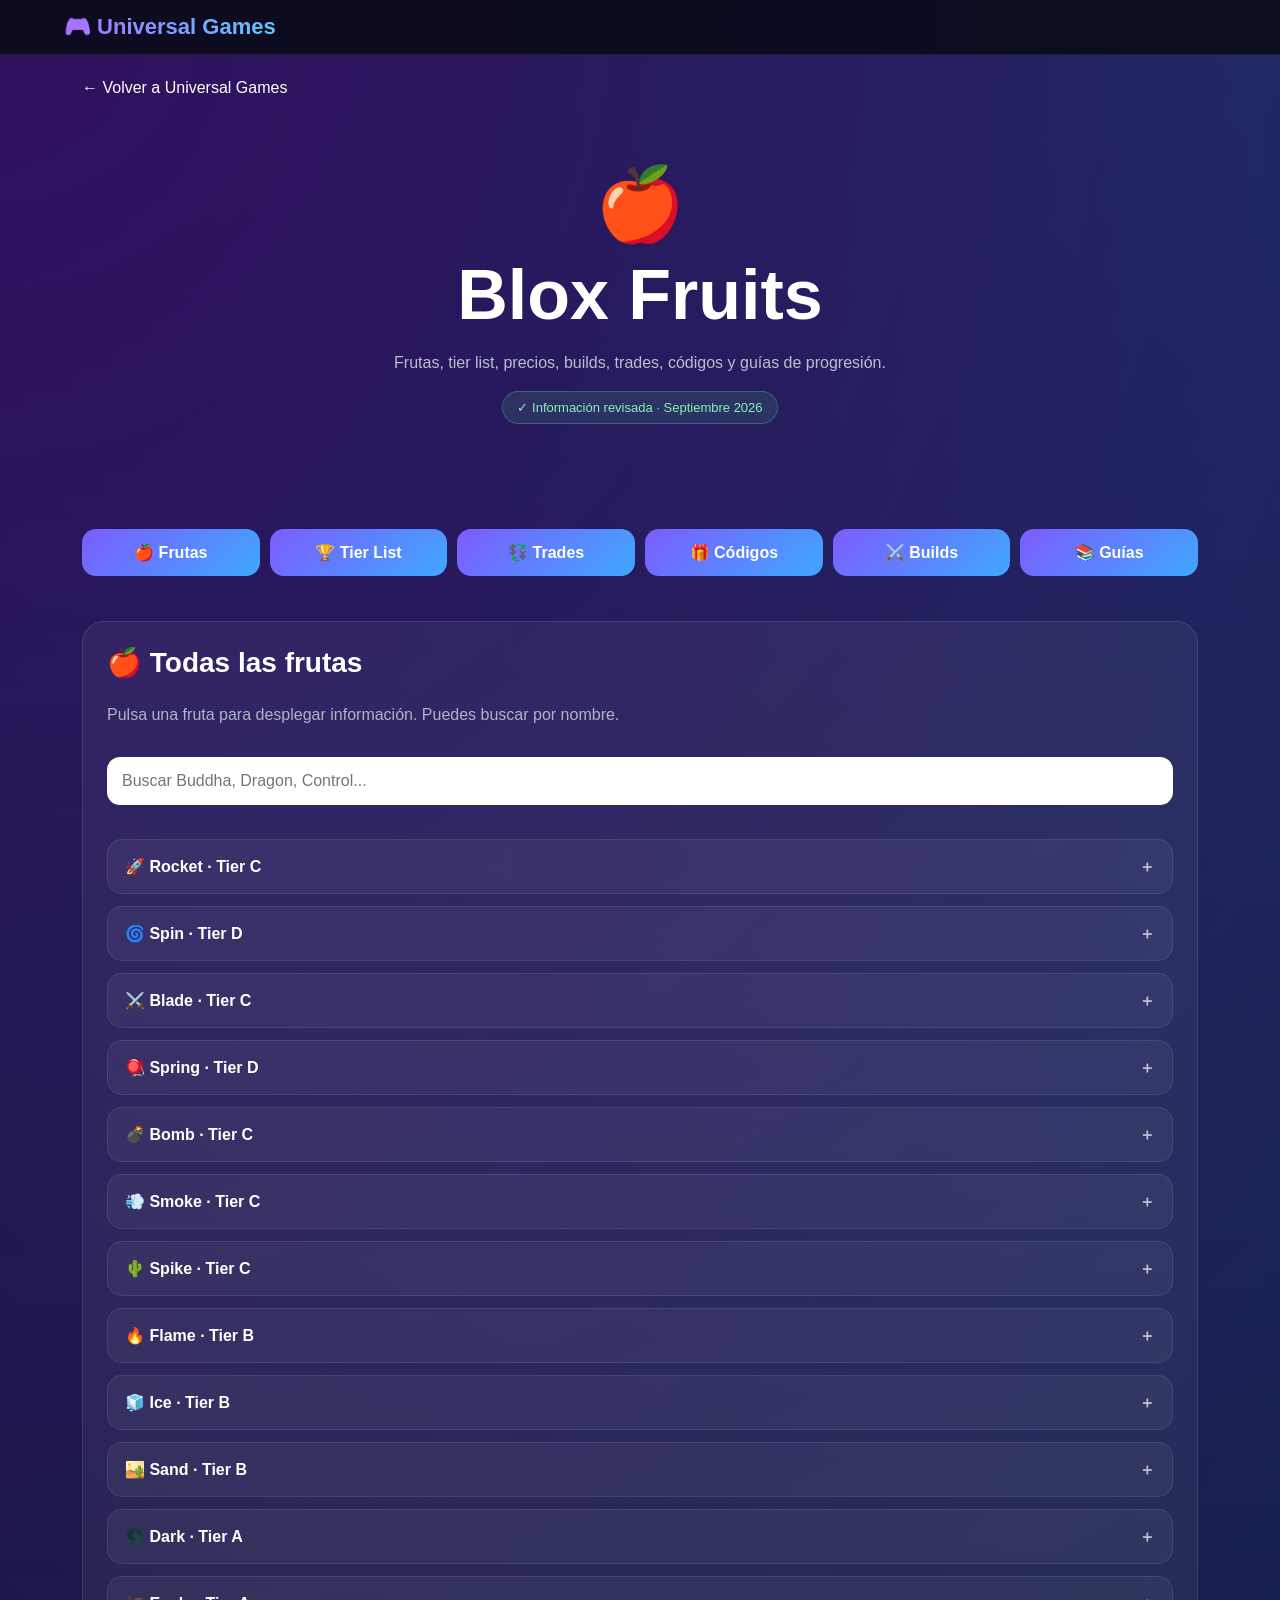
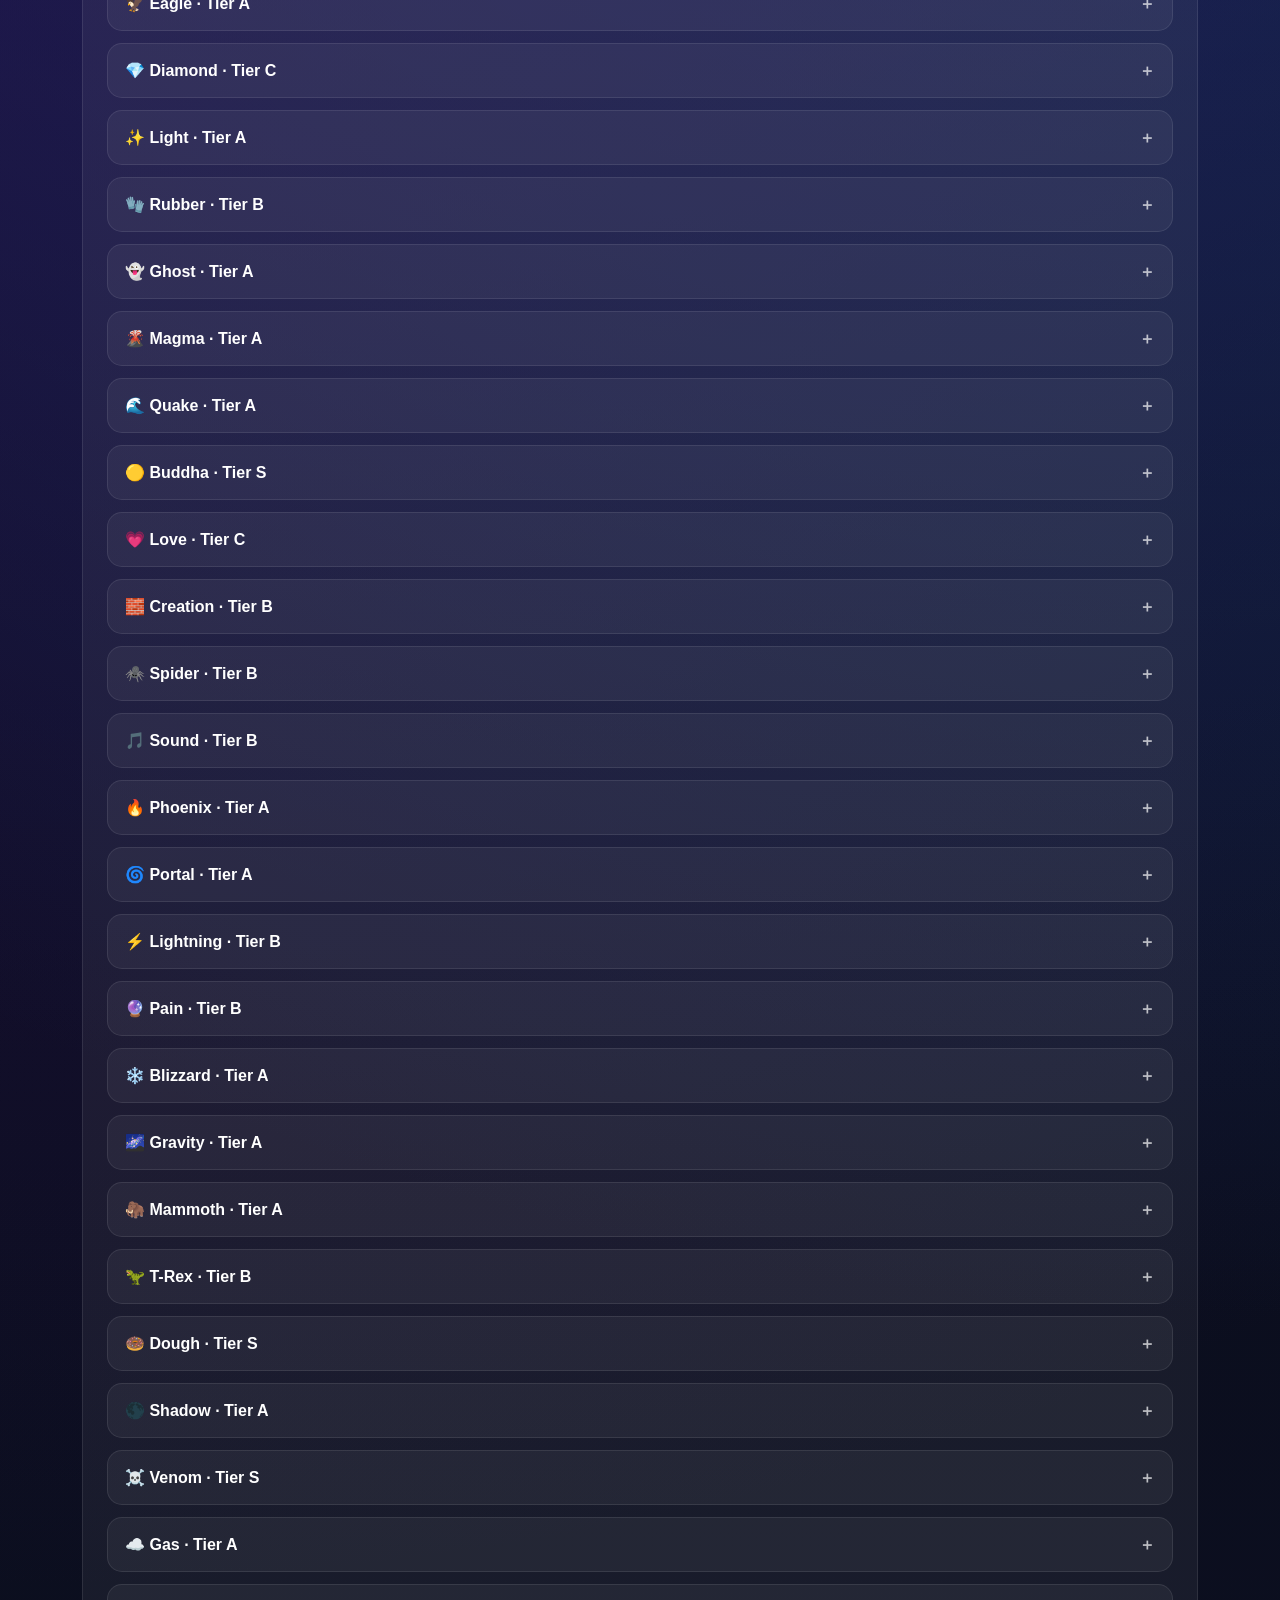
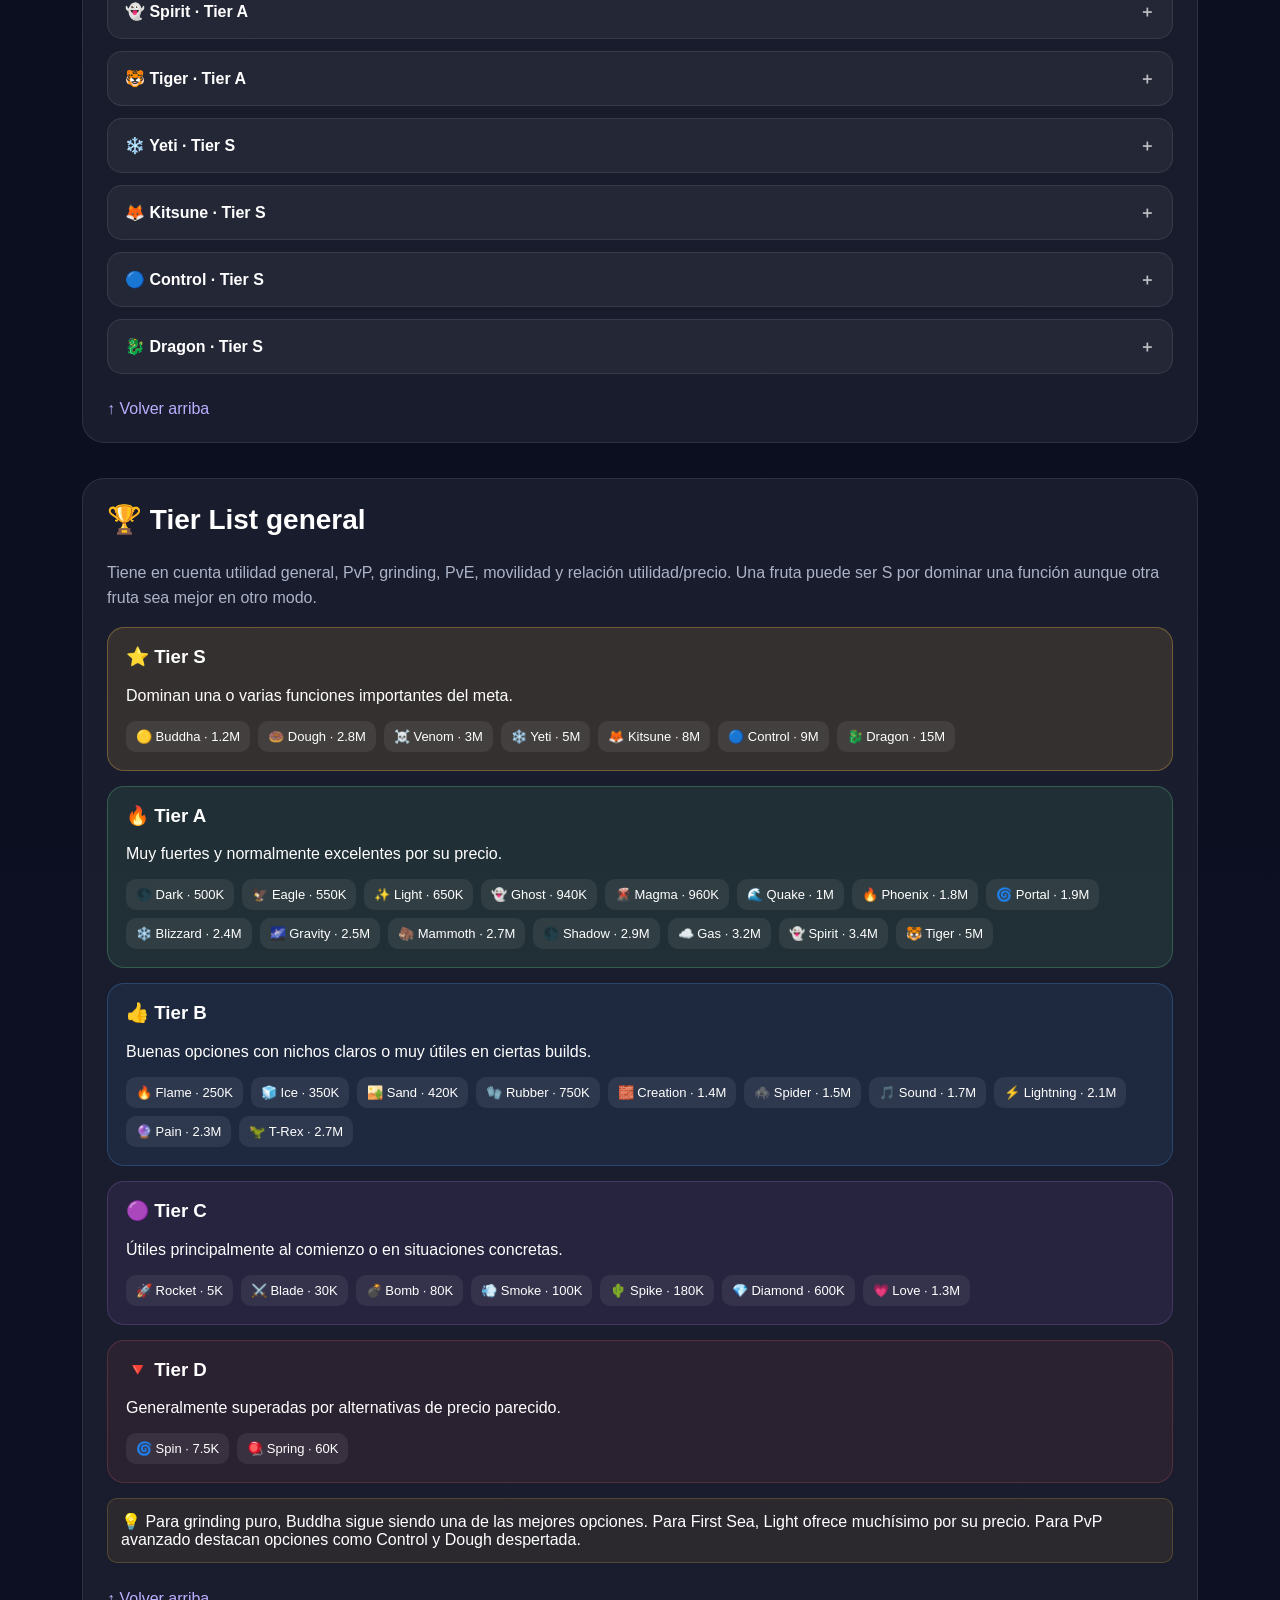
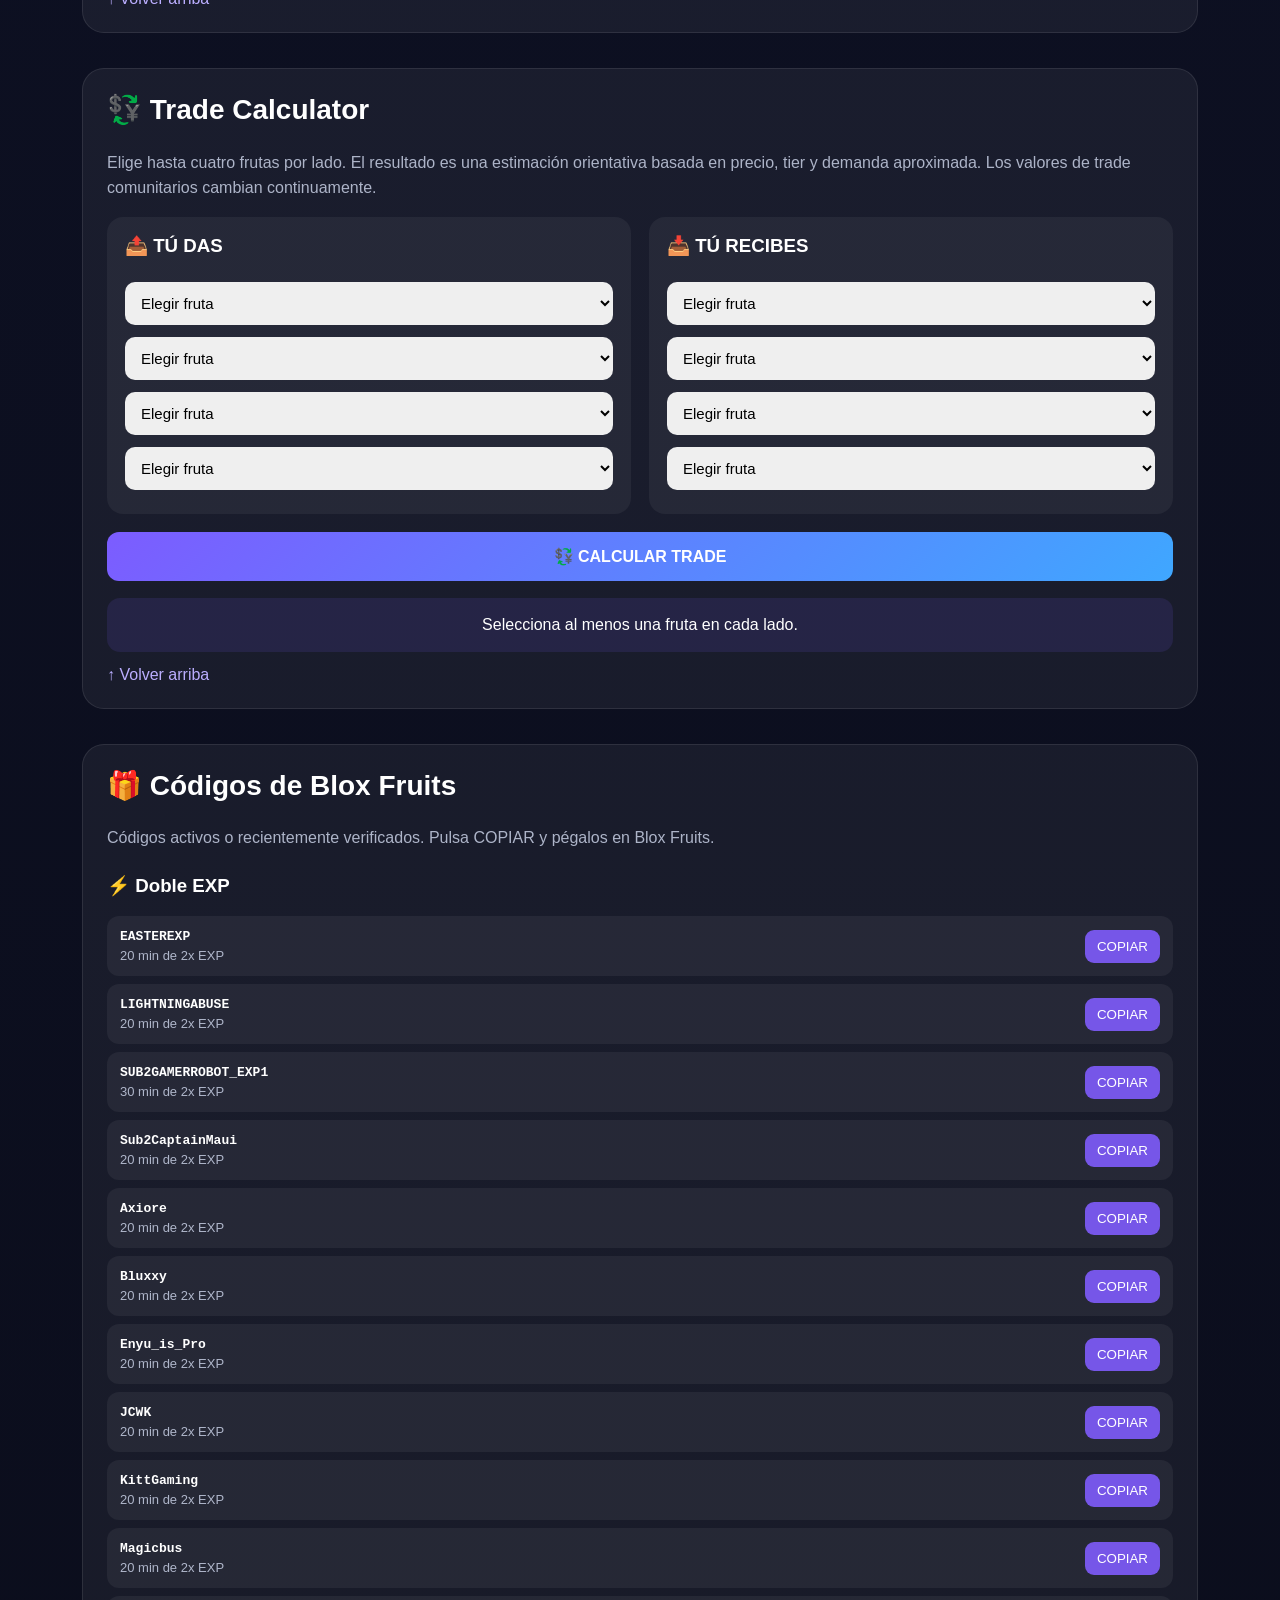
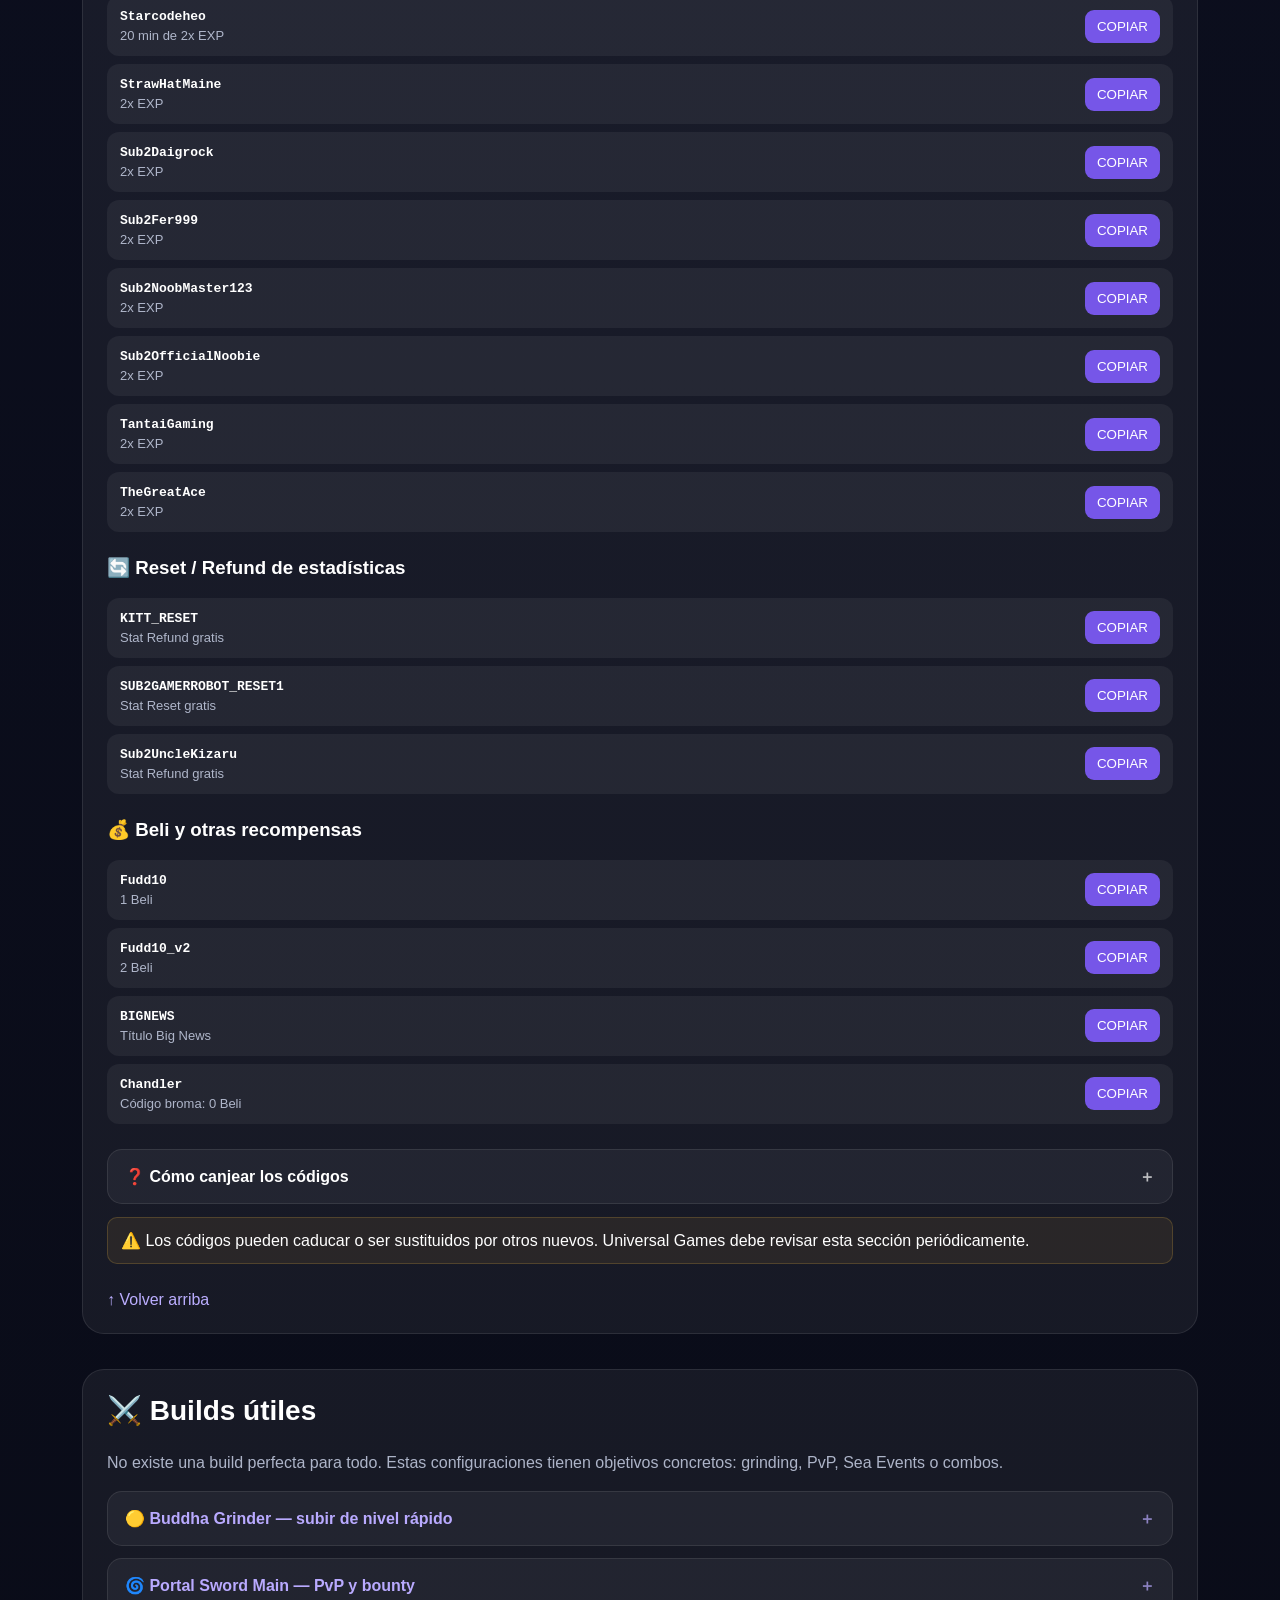
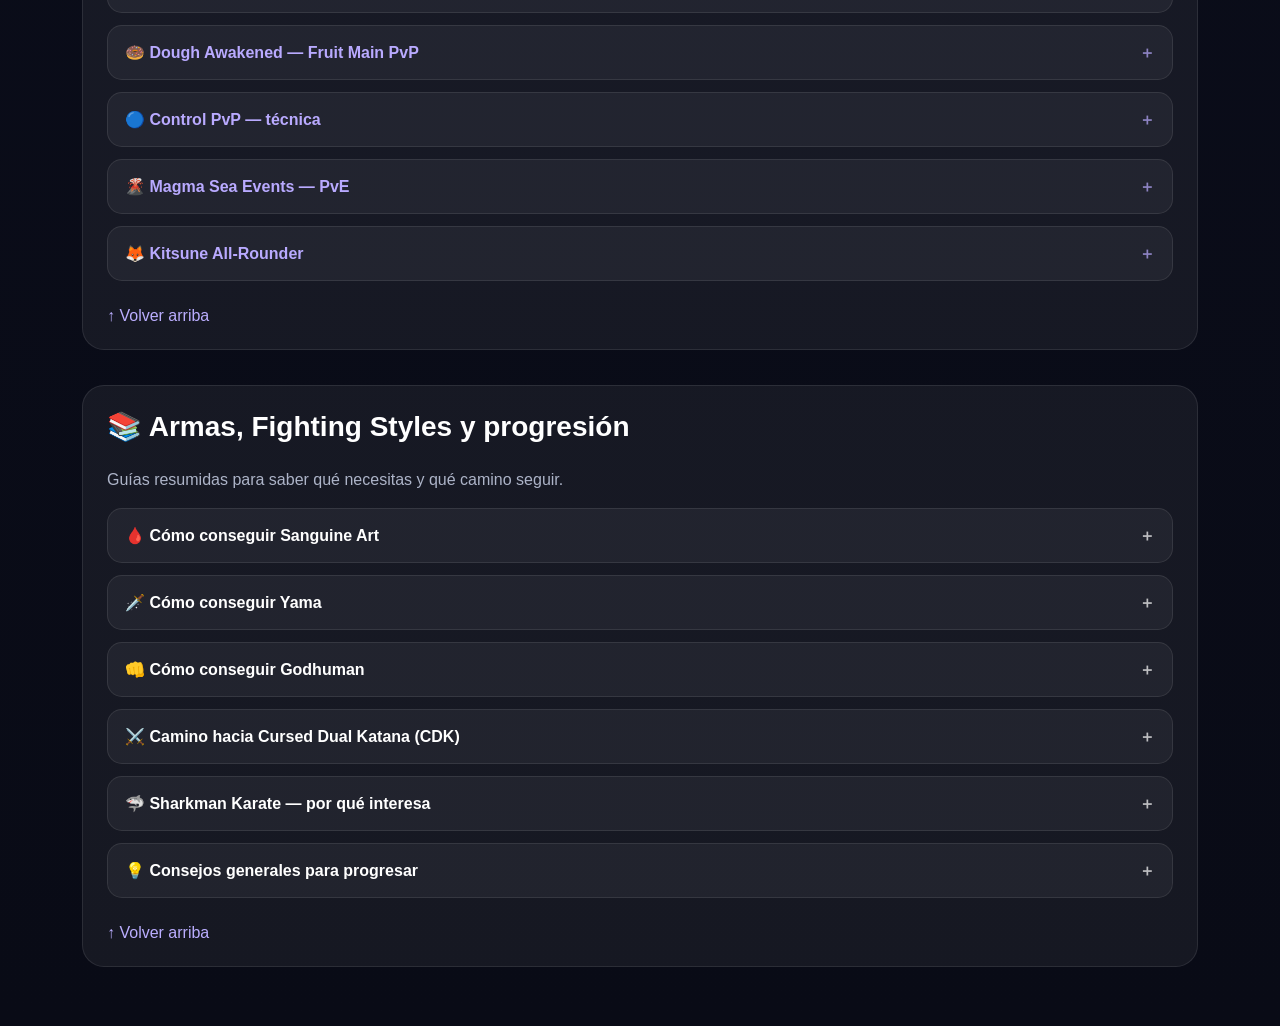
==== commit cc748fcc: "Update print statement from 'Hello' to 'Goodbye'" ====
--- a/blox-fruits.html
+++ b/blox-fruits.html
@@ -2,1627 +2,2063 @@
 <html lang="es">
 
 <head>
-  <meta charset="UTF-8">
-
-  <meta
-    name="viewport"
-    content="width=device-width, initial-scale=1.0"
-  >
-
-  <title>
-    Blox Fruits: Frutas, Tier List, Trades, Builds y Guías | Universal Games
-  </title>
-
-  <meta
-    name="description"
-    content="Guía de Blox Fruits con fichas de frutas, tier list, calculadora de trades, builds, códigos y consejos."
-  >
-
-  <link rel="stylesheet" href="styles.css">
-
-  <style>
-
-    html {
-      scroll-behavior: smooth;
-    }
-
-    body {
-      margin: 0;
-    }
-
-    .bf-container {
-      max-width: 1100px;
-      margin: auto;
-      padding: 25px 18px;
-    }
-
-    .back {
-      display: inline-block;
-      margin-bottom: 20px;
-      color: white;
-      text-decoration: none;
-    }
-
-    .bf-hero {
-      text-align: center;
-      padding: 45px 15px;
-    }
-
-    .bf-hero h1 {
-      font-size: 44px;
-      margin: 10px 0;
-    }
-
-    .bf-hero p {
-      font-size: 18px;
-      opacity: 0.85;
-    }
-
-    .menu-grid {
-      display: grid;
-      grid-template-columns:
-        repeat(auto-fit, minmax(140px, 1fr));
-      gap: 12px;
-      margin: 25px 0 45px;
-    }
-
-    .menu-btn {
-      background: linear-gradient(135deg,#7c5cff,#3fa7ff);
-      padding: 15px;
-      border-radius: 14px;
-      color: white;
-      text-decoration: none;
-      text-align: center;
-      font-weight: bold;
-    }
-
-    .section-box {
-      margin: 35px 0;
-      padding: 25px;
-      border-radius: 20px;
-      background: rgba(255,255,255,0.06);
-      border: 1px solid rgba(255,255,255,0.10);
-    }
-
-    .section-box h2 {
-      margin-top: 0;
-      font-size: 28px;
-    }
-
-    .fruit-search {
-      width: 100%;
-      padding: 14px;
-      box-sizing: border-box;
-      border-radius: 12px;
-      border: none;
-      margin: 15px 0 25px;
-      font-size: 16px;
-    }
-
-    .fruit-list {
-      display: grid;
-      gap: 15px;
-    }
-
-    details.fruit-card {
-      border-radius: 16px;
-      background: rgba(124,92,255,0.12);
-      border: 1px solid rgba(255,255,255,0.09);
-      overflow: hidden;
-    }
-
-    details.fruit-card[open] {
-      background: rgba(124,92,255,0.18);
-    }
-
-    .fruit-card summary {
-      cursor: pointer;
-      padding: 18px;
-      list-style: none;
-      font-size: 18px;
-      font-weight: bold;
-    }
-
-    .fruit-card summary::-webkit-details-marker {
-      display: none;
-    }
-
-    .fruit-card summary::after {
-      content: " ▼";
-      float: right;
-      opacity: 0.75;
-    }
-
-    .fruit-card[open] summary::after {
-      content: " ▲";
-    }
-
-    .fruit-info {
-      padding: 0 18px 20px;
-      line-height: 1.6;
-    }
-
-    .stats {
-      display: grid;
-      grid-template-columns:
-        repeat(auto-fit, minmax(130px, 1fr));
-      gap: 10px;
-      margin: 15px 0;
-    }
-
-    .stat {
-      padding: 12px;
-      border-radius: 12px;
-      background: rgba(255,255,255,0.07);
-    }
-
-    .good {
-      color: #74ef9a;
-      font-weight: bold;
-    }
-
-    .bad {
-      color: #ff9d9d;
-      font-weight: bold;
-    }
-
-    .tip {
-      padding: 14px;
-      border-left: 4px solid #8e6cff;
-      background: rgba(255,255,255,0.05);
-      border-radius: 8px;
-      margin-top: 12px;
-    }
-
-    .tier {
-      padding: 15px;
-      margin: 10px 0;
-      border-radius: 12px;
-      background: rgba(255,255,255,0.07);
-    }
-
-    .trade-columns {
-      display: grid;
-      grid-template-columns:
-        repeat(auto-fit, minmax(240px, 1fr));
-      gap: 20px;
-      margin-top: 20px;
-    }
-
-    .trade-side {
-      padding: 20px;
-      border-radius: 16px;
-      background: rgba(255,255,255,0.06);
-    }
-
-    .trade-select {
-      width: 100%;
-      padding: 12px;
-      margin: 7px 0;
-      border-radius: 10px;
-      border: none;
-      font-size: 16px;
-    }
-
-    .trade-button {
-      width: 100%;
-      margin-top: 20px;
-      padding: 15px;
-      border: none;
-      border-radius: 12px;
-      background: linear-gradient(135deg,#7c5cff,#3fa7ff);
-      color: white;
-      font-size: 17px;
-      font-weight: bold;
-      cursor: pointer;
-    }
-
-    .trade-result {
-      margin-top: 20px;
-      padding: 20px;
-      border-radius: 14px;
-      background: rgba(124,92,255,0.15);
-      text-align: center;
-      font-size: 18px;
-    }
-
-    .code-card,
-    .build-card,
-    .guide-card {
-      margin: 12px 0;
-      padding: 16px;
-      border-radius: 14px;
-      background: rgba(255,255,255,0.07);
-    }
-
-    .top-link {
-      display: inline-block;
-      margin-top: 15px;
-      color: #bcb0ff;
-      text-decoration: none;
-    }
-
-  </style>
+<meta charset="UTF-8">
+<meta name="viewport" content="width=device-width, initial-scale=1.0">
+
+<title>Blox Fruits Guía 2026: Frutas, Tier List, Trades, Códigos y Builds | Universal Games</title>
+
+<meta name="description"
+content="Guía completa de Blox Fruits 2026: frutas, tier list, precios, trade calculator, códigos activos, builds, Yama, Sanguine Art, Godhuman y consejos.">
+
+<link rel="stylesheet" href="styles.css">
+
+<style>
+
+html{
+  scroll-behavior:smooth;
+}
+
+body{
+  margin:0;
+}
+
+.bf-container{
+  max-width:1150px;
+  margin:auto;
+  padding:24px 17px;
+}
+
+.back{
+  display:inline-block;
+  margin-bottom:20px;
+  color:white;
+  text-decoration:none;
+}
+
+.hero-bf{
+  text-align:center;
+  padding:45px 15px;
+}
+
+.hero-bf h1{
+  font-size:clamp(42px,8vw,70px);
+  margin:8px 0;
+}
+
+.hero-bf p{
+  max-width:700px;
+  margin:15px auto;
+  color:#b9bfd0;
+  line-height:1.6;
+}
+
+.updated{
+  display:inline-block;
+  padding:8px 14px;
+  border-radius:30px;
+  background:rgba(86,218,150,.12);
+  border:1px solid rgba(86,218,150,.3);
+  color:#8af0b4;
+  font-size:13px;
+}
+
+.menu-grid{
+  display:grid;
+  grid-template-columns:repeat(auto-fit,minmax(130px,1fr));
+  gap:10px;
+  margin:25px 0 45px;
+}
+
+.menu-btn{
+  padding:14px 10px;
+  border-radius:14px;
+  text-align:center;
+  text-decoration:none;
+  color:white;
+  font-weight:bold;
+  background:linear-gradient(135deg,#7c5cff,#3fa7ff);
+}
+
+.box{
+  margin:35px 0;
+  padding:24px;
+  border-radius:22px;
+  background:rgba(255,255,255,.055);
+  border:1px solid rgba(255,255,255,.09);
+}
+
+.box h2{
+  font-size:28px;
+  margin-top:0;
+}
+
+.subtext{
+  color:#adb4c8;
+  line-height:1.6;
+}
+
+.search-box{
+  width:100%;
+  padding:15px;
+  border:none;
+  border-radius:13px;
+  margin:14px 0 22px;
+  font-size:16px;
+  box-sizing:border-box;
+}
+
+details{
+  margin:12px 0;
+  border-radius:15px;
+  overflow:hidden;
+  border:1px solid rgba(255,255,255,.09);
+  background:rgba(255,255,255,.05);
+}
+
+details[open]{
+  border-color:rgba(139,104,255,.4);
+  background:rgba(124,92,255,.10);
+}
+
+summary{
+  cursor:pointer;
+  padding:17px;
+  font-weight:bold;
+  list-style:none;
+}
+
+summary::-webkit-details-marker{
+  display:none;
+}
+
+summary::after{
+  content:"＋";
+  float:right;
+  opacity:.7;
+}
+
+details[open] summary::after{
+  content:"−";
+}
+
+.details-content{
+  padding:0 17px 19px;
+  line-height:1.65;
+  color:#d3d7e2;
+}
+
+.info-grid{
+  display:grid;
+  grid-template-columns:repeat(auto-fit,minmax(125px,1fr));
+  gap:9px;
+  margin:14px 0;
+}
+
+.info-pill{
+  padding:11px;
+  border-radius:11px;
+  background:rgba(255,255,255,.065);
+  font-size:14px;
+}
+
+.good{
+  color:#78eea0;
+  font-weight:bold;
+}
+
+.bad{
+  color:#ff9898;
+  font-weight:bold;
+}
+
+.tip{
+  margin-top:15px;
+  padding:13px;
+  border-radius:10px;
+  border-left:4px solid #8966ff;
+  background:rgba(137,102,255,.08);
+}
+
+.tier-box{
+  margin:15px 0;
+  padding:18px;
+  border-radius:17px;
+}
+
+.tier-S{
+  background:rgba(255,194,73,.12);
+  border:1px solid rgba(255,194,73,.30);
+}
+
+.tier-A{
+  background:rgba(109,235,154,.09);
+  border:1px solid rgba(109,235,154,.24);
+}
+
+.tier-B{
+  background:rgba(80,169,255,.09);
+  border:1px solid rgba(80,169,255,.24);
+}
+
+.tier-C{
+  background:rgba(190,130,255,.08);
+  border:1px solid rgba(190,130,255,.20);
+}
+
+.tier-D{
+  background:rgba(255,100,100,.07);
+  border:1px solid rgba(255,100,100,.20);
+}
+
+.tier-fruits{
+  display:flex;
+  flex-wrap:wrap;
+  gap:8px;
+  margin-top:12px;
+}
+
+.tier-fruit{
+  padding:8px 10px;
+  border-radius:10px;
+  background:rgba(255,255,255,.07);
+  font-size:13px;
+}
+
+.trade-grid{
+  display:grid;
+  grid-template-columns:repeat(auto-fit,minmax(240px,1fr));
+  gap:18px;
+}
+
+.trade-side{
+  padding:18px;
+  border-radius:16px;
+  background:rgba(255,255,255,.05);
+}
+
+.trade-select{
+  width:100%;
+  margin:6px 0;
+  padding:12px;
+  border:0;
+  border-radius:10px;
+  font-size:15px;
+}
+
+.main-button{
+  width:100%;
+  margin-top:18px;
+  padding:15px;
+  border:none;
+  border-radius:12px;
+  cursor:pointer;
+  color:white;
+  font-size:16px;
+  font-weight:bold;
+  background:linear-gradient(135deg,#7c5cff,#3fa7ff);
+}
+
+.trade-result{
+  margin-top:17px;
+  padding:18px;
+  border-radius:13px;
+  background:rgba(124,92,255,.12);
+  text-align:center;
+}
+
+.code-group{
+  margin:25px 0;
+}
+
+.code-card{
+  display:flex;
+  align-items:center;
+  justify-content:space-between;
+  gap:10px;
+  padding:13px;
+  margin:8px 0;
+  border-radius:12px;
+  background:rgba(255,255,255,.055);
+}
+
+.code-left{
+  min-width:0;
+}
+
+.code-name{
+  font-family:monospace;
+  font-weight:bold;
+  word-break:break-all;
+}
+
+.reward{
+  font-size:13px;
+  color:#afb6ca;
+  margin-top:4px;
+}
+
+.copy-btn{
+  flex:none;
+  padding:9px 12px;
+  border:0;
+  border-radius:9px;
+  color:white;
+  background:#7656e8;
+  cursor:pointer;
+}
+
+.build-title{
+  color:#b9aaff;
+}
+
+.steps{
+  padding-left:20px;
+}
+
+.steps li{
+  margin:8px 0;
+}
+
+.warning{
+  padding:13px;
+  border-radius:10px;
+  background:rgba(255,194,73,.08);
+  border:1px solid rgba(255,194,73,.19);
+  margin:13px 0;
+}
+
+.top{
+  display:inline-block;
+  margin-top:14px;
+  color:#bbaeff;
+  text-decoration:none;
+}
+
+@media(max-width:520px){
+
+  .box{
+    padding:18px 14px;
+  }
+
+  .hero-bf{
+    padding:30px 8px;
+  }
+
+  .menu-grid{
+    grid-template-columns:repeat(2,1fr);
+  }
+
+  .code-card{
+    align-items:flex-start;
+  }
+
+}
+
+</style>
 </head>
 
-
 <body>
 
-  <header class="topbar" id="top">
-    <div class="logo">
-      🎮 Universal Games
-    </div>
-  </header>
-
-
-  <main class="bf-container">
-
-    <a class="back" href="index.html">
-      ← Volver a Universal Games
-    </a>
-
-
-    <section class="bf-hero">
-
-      <div style="font-size:70px;">
-        🍎
+<header class="topbar" id="top">
+  <div class="logo">🎮 Universal Games</div>
+</header>
+
+<main class="bf-container">
+
+<a class="back" href="index.html">
+  ← Volver a Universal Games
+</a>
+
+<section class="hero-bf">
+
+  <div style="font-size:72px">🍎</div>
+
+  <h1>Blox Fruits</h1>
+
+  <p>
+    Frutas, tier list, precios, builds, trades,
+    códigos y guías de progresión.
+  </p>
+
+  <span class="updated">
+    ✓ Información revisada · Septiembre 2026
+  </span>
+
+</section>
+
+<nav class="menu-grid">
+
+<a class="menu-btn" href="#frutas">🍎 Frutas</a>
+<a class="menu-btn" href="#tier">🏆 Tier List</a>
+<a class="menu-btn" href="#trades">💱 Trades</a>
+<a class="menu-btn" href="#codigos">🎁 Códigos</a>
+<a class="menu-btn" href="#builds">⚔️ Builds</a>
+<a class="menu-btn" href="#guias">📚 Guías</a>
+
+</nav>
+
+<section class="box" id="frutas">
+
+<h2>🍎 Todas las frutas</h2>
+
+<p class="subtext">
+Pulsa una fruta para desplegar información.
+Puedes buscar por nombre.
+</p>
+
+<input
+  id="fruitSearch"
+  class="search-box"
+  type="text"
+  placeholder="Buscar Buddha, Dragon, Control..."
+>
+
+<div id="fruitList"></div>
+
+<a class="top" href="#top">↑ Volver arriba</a>
+
+</section>
+
+<section class="box" id="tier">
+
+<h2>🏆 Tier List general</h2>
+
+<p class="subtext">
+Tiene en cuenta utilidad general, PvP, grinding,
+PvE, movilidad y relación utilidad/precio.
+Una fruta puede ser S por dominar una función
+aunque otra fruta sea mejor en otro modo.
+</p>
+
+<div id="tierList"></div>
+
+<div class="warning">
+💡 Para grinding puro, Buddha sigue siendo una de las mejores opciones.
+Para First Sea, Light ofrece muchísimo por su precio.
+Para PvP avanzado destacan opciones como Control y Dough despertada.
+</div>
+
+<a class="top" href="#top">↑ Volver arriba</a>
+
+</section>
+
+<section class="box" id="trades">
+
+<h2>💱 Trade Calculator</h2>
+
+<p class="subtext">
+Elige hasta cuatro frutas por lado.
+El resultado es una estimación orientativa basada
+en precio, tier y demanda aproximada.
+Los valores de trade comunitarios cambian continuamente.
+</p>
+
+<div class="trade-grid">
+
+<div class="trade-side">
+
+<h3>📤 TÚ DAS</h3>
+
+<select class="trade-select give"></select>
+<select class="trade-select give"></select>
+<select class="trade-select give"></select>
+<select class="trade-select give"></select>
+
+</div>
+
+<div class="trade-side">
+
+<h3>📥 TÚ RECIBES</h3>
+
+<select class="trade-select receive"></select>
+<select class="trade-select receive"></select>
+<select class="trade-select receive"></select>
+<select class="trade-select receive"></select>
+
+</div>
+
+</div>
+
+<button
+  class="main-button"
+  onclick="calculateTrade()"
+>
+💱 CALCULAR TRADE
+</button>
+
+<div
+  id="tradeResult"
+  class="trade-result"
+>
+Selecciona al menos una fruta en cada lado.
+</div>
+
+<a class="top" href="#top">↑ Volver arriba</a>
+
+</section>
+
+<section class="box" id="codigos">
+
+<h2>🎁 Códigos de Blox Fruits</h2>
+
+<p class="subtext">
+Códigos activos o recientemente verificados.
+Pulsa COPIAR y pégalos en Blox Fruits.
+</p>
+
+<div class="code-group">
+
+<h3>⚡ Doble EXP</h3>
+
+<div id="xpCodes"></div>
+
+</div>
+
+<div class="code-group">
+
+<h3>🔄 Reset / Refund de estadísticas</h3>
+
+<div id="resetCodes"></div>
+
+</div>
+
+<div class="code-group">
+
+<h3>💰 Beli y otras recompensas</h3>
+
+<div id="otherCodes"></div>
+
+</div>
+
+<details>
+
+<summary>
+❓ Cómo canjear los códigos
+</summary>
+
+<div class="details-content">
+
+<ol class="steps">
+
+<li>Abre Blox Fruits en Roblox.</li>
+
+<li>
+Abre el menú para introducir códigos
+de recompensa.
+</li>
+
+<li>
+Copia exactamente uno de los códigos
+de Universal Games.
+</li>
+
+<li>Pégalo y pulsa Redeem.</li>
+
+</ol>
+
+<div class="tip">
+💡 Los códigos de 2x EXP acumulan duración,
+pero no convierten el multiplicador en 4x.
+</div>
+
+</div>
+
+</details>
+
+<div class="warning">
+⚠️ Los códigos pueden caducar o ser sustituidos por otros nuevos.
+Universal Games debe revisar esta sección periódicamente.
+</div>
+
+<a class="top" href="#top">↑ Volver arriba</a>
+
+</section>
+
+<section class="box" id="builds">
+
+<h2>⚔️ Builds útiles</h2>
+
+<p class="subtext">
+No existe una build perfecta para todo.
+Estas configuraciones tienen objetivos concretos:
+grinding, PvP, Sea Events o combos.
+</p>
+
+<div id="buildList"></div>
+
+<a class="top" href="#top">↑ Volver arriba</a>
+
+</section>
+
+<section class="box" id="guias">
+
+<h2>📚 Armas, Fighting Styles y progresión</h2>
+
+<p class="subtext">
+Guías resumidas para saber qué necesitas
+y qué camino seguir.
+</p>
+
+<div id="guideList"></div>
+
+<details>
+
+<summary>
+💡 Consejos generales para progresar
+</summary>
+
+<div class="details-content">
+
+<ul class="steps">
+
+<li>
+No cambies constantemente de fruta mientras
+estás subiendo de nivel.
+Una fruta buena para grinding puede ahorrarte
+muchísimas horas.
+</li>
+
+<li>
+Si usas Buddha para grinding,
+prioriza un Fighting Style o espada
+con buenos M1.
+</li>
+
+<li>
+Guarda Fragments.
+Los necesitarás para awakenings,
+estilos y contenido avanzado.
+</li>
+
+<li>
+Antes de cambiar tus stats,
+aprovecha uno de los códigos gratuitos
+de Stat Refund si todavía no lo has usado.
+</li>
+
+<li>
+En Third Sea empieza a completar Elite Hunter
+aunque todavía no quieras Yama:
+el progreso te servirá después.
+</li>
+
+<li>
+Para PvP, aprende primero un combo fiable.
+Una build cara que no sabes utilizar suele ser
+peor que una build sencilla que dominas.
+</li>
+
+</ul>
+
+</div>
+
+</details>
+
+<a class="top" href="#top">↑ Volver arriba</a>
+
+</section>
+
+</main>
+
+<script>
+
+/* =========================================
+   DATOS DE LAS 41 FRUTAS
+========================================= */
+
+const fruits = [
+
+{
+name:"Rocket",
+emoji:"🚀",
+tier:"C",
+rarity:"Common",
+type:"Natural",
+price:5000,
+best:"Primeros niveles",
+desc:"Una fruta extremadamente barata para comenzar. Permite aprender cómo funcionan las habilidades de fruta, pero conviene sustituirla cuando tengas acceso a opciones mejores."
+},
+
+{
+name:"Spin",
+emoji:"🌀",
+tier:"D",
+rarity:"Common",
+type:"Natural",
+price:7500,
+best:"Inicio",
+desc:"Muy barata, pero queda superada rápidamente por otras frutas. Úsala solamente si todavía no tienes una alternativa mejor."
+},
+
+{
+name:"Blade",
+emoji:"⚔️",
+tier:"C",
+rarity:"Common",
+type:"Natural",
+price:30000,
+best:"Grinding inicial",
+desc:"Una de las opciones Common más interesantes. Sus ataques y alcance pueden resultar útiles durante las primeras fases del First Sea."
+},
+
+{
+name:"Spring",
+emoji:"🪀",
+tier:"D",
+rarity:"Common",
+type:"Natural",
+price:60000,
+best:"Movilidad inicial",
+desc:"Tiene herramientas de movilidad divertidas, pero su utilidad general y rendimiento quedan por debajo de frutas de precio parecido."
+},
+
+{
+name:"Bomb",
+emoji:"💣",
+tier:"C",
+rarity:"Common",
+type:"Natural",
+price:80000,
+best:"AoE inicial",
+desc:"Sus explosiones permiten golpear grupos de enemigos. Puede servir al comenzar, aunque pierde valor al avanzar."
+},
+
+{
+name:"Smoke",
+emoji:"💨",
+tier:"C",
+rarity:"Common",
+type:"Elemental",
+price:100000,
+best:"First Sea",
+desc:"El efecto Elemental y su facilidad de uso la convierten en una opción económica bastante cómoda durante el inicio del juego."
+},
+
+{
+name:"Spike",
+emoji:"🌵",
+tier:"C",
+rarity:"Common",
+type:"Natural",
+price:180000,
+best:"Primeros niveles",
+desc:"Tiene requisitos de mastery accesibles y ataques contra varios objetivos, pero no destaca en el contenido avanzado."
+},
+
+{
+name:"Flame",
+emoji:"🔥",
+tier:"B",
+rarity:"Uncommon",
+type:"Elemental",
+price:250000,
+best:"Budget / Awakening",
+desc:"Muy buena relación calidad-precio. Despertada gana hitboxes amplias y puede funcionar bien en bosses, raids y Sea Events."
+},
+
+{
+name:"Ice",
+emoji:"🧊",
+tier:"B",
+rarity:"Uncommon",
+type:"Elemental",
+price:350000,
+best:"PvP y stun",
+desc:"Destaca por sus stuns fáciles de conectar. Es una opción excelente para aprender combos con espada o Fighting Style sin gastar millones."
+},
+
+{
+name:"Sand",
+emoji:"🏜️",
+tier:"B",
+rarity:"Uncommon",
+type:"Elemental",
+price:420000,
+best:"PvP terrestre",
+desc:"Fruta Elemental sólida con awakening. Puede controlar bien zonas y rivales, aunque tiene desventajas específicas frente al agua."
+},
+
+{
+name:"Dark",
+emoji:"🌑",
+tier:"A",
+rarity:"Uncommon",
+type:"Elemental",
+price:500000,
+best:"Combos PvP",
+desc:"Por su precio ofrece muchísimo potencial. Despertada dispone de stuns y herramientas excelentes para iniciar combos, especialmente en manos de jugadores habilidosos."
+},
+
+{
+name:"Eagle",
+emoji:"🦅",
+tier:"A",
+rarity:"Uncommon",
+type:"Beast",
+price:550000,
+best:"Raids / movilidad",
+desc:"Anteriormente conocida como Falcon. Su versión actual ofrece vuelo, stuns y herramientas útiles tanto para PvP como para contenido PvE."
+},
+
+{
+name:"Diamond",
+emoji:"💎",
+tier:"C",
+rarity:"Uncommon",
+type:"Natural",
+price:600000,
+best:"Resistencia",
+desc:"Puede proporcionar un estilo resistente y funcionar contra bosses, aunque la falta de una gran herramienta de desplazamiento limita su progresión."
+},
+
+{
+name:"Light",
+emoji:"✨",
+tier:"A",
+rarity:"Rare",
+type:"Elemental",
+price:650000,
+best:"First Sea grinding",
+desc:"Una de las mejores compras para First Sea. Combina movilidad extraordinaria, inmunidad Elemental en situaciones adecuadas y ataques cómodos para avanzar rápidamente."
+},
+
+{
+name:"Rubber",
+emoji:"🧤",
+tier:"B",
+rarity:"Rare",
+type:"Natural",
+price:750000,
+best:"M1 / PvP",
+desc:"Ofrece ataques de buen alcance y un estilo peculiar. Puede ser viable en PvP, especialmente si aprendes a explotar correctamente su transformación."
+},
+
+{
+name:"Ghost",
+emoji:"👻",
+tier:"A",
+rarity:"Rare",
+type:"Natural",
+price:940000,
+best:"PvP / supervivencia",
+desc:"Anteriormente Revive. Tiene movilidad, stuns y una pasiva de resurrección muy particular. Los cambios recientes mejoraron notablemente su kit."
+},
+
+{
+name:"Magma",
+emoji:"🌋",
+tier:"A",
+rarity:"Rare",
+type:"Elemental",
+price:960000,
+best:"Sea Events",
+desc:"Despertada es extraordinaria para Sea Beasts, Leviathan y otros objetivos grandes. Su daño sostenido y áreas de magma la hacen excelente para PvE."
+},
+
+{
+name:"Quake",
+emoji:"🌊",
+tier:"A",
+rarity:"Legendary",
+type:"Natural",
+price:1000000,
+best:"AoE / raids",
+desc:"Tiene grandes áreas de impacto y ataques capaces de presionar grupos. Sus mejoras recientes aumentaron mucho el daño de varias habilidades despertadas."
+},
+
+{
+name:"Buddha",
+emoji:"🟡",
+tier:"S",
+rarity:"Legendary",
+type:"Beast",
+price:1200000,
+best:"Grinding / raids",
+desc:"Una referencia para grinding. Su transformación facilita golpear enemigos con M1 a gran alcance, especialmente combinada con Fighting Styles o espadas. Excelente para progresar por Second y Third Sea."
+},
+
+{
+name:"Love",
+emoji:"💗",
+tier:"C",
+rarity:"Legendary",
+type:"Natural",
+price:1300000,
+best:"Diversión / utilidad",
+desc:"Tiene mecánicas peculiares, invocación y movilidad, pero por su precio existen alternativas más competitivas para la mayoría de objetivos."
+},
+
+{
+name:"Creation",
+emoji:"🧱",
+tier:"B",
+rarity:"Legendary",
+type:"Natural",
+price:1400000,
+best:"Control / soporte",
+desc:"Anteriormente Barrier. Sus grandes hitboxes y capacidad para controlar espacios pueden resultar útiles en PvP y como apoyo durante raids."
+},
+
+{
+name:"Spider",
+emoji:"🕷️",
+tier:"B",
+rarity:"Legendary",
+type:"Natural",
+price:1500000,
+best:"PvP",
+desc:"Fruta centrada principalmente en PvP. Sus movimientos requieren precisión, pero las mejoras recientes hicieron que varias habilidades despertadas sean bastante más peligrosas."
+},
+
+{
+name:"Sound",
+emoji:"🎵",
+tier:"B",
+rarity:"Legendary",
+type:"Natural",
+price:1700000,
+best:"Todo terreno",
+desc:"Dispone de ataques AoE en buena parte de su kit. Es una opción sólida para grinding, PvP y algunos Sea Events sin ser la mejor absoluta en una sola categoría."
+},
+
+{
+name:"Phoenix",
+emoji:"🔥",
+tier:"A",
+rarity:"Legendary",
+type:"Beast",
+price:1800000,
+best:"Sustain / PvE",
+desc:"Despertada combina curación, movilidad y combate. Es versátil tanto en PvE como en PvP, aunque puede exigir bastante energía."
+},
+
+{
+name:"Portal",
+emoji:"🌀",
+tier:"A",
+rarity:"Legendary",
+type:"Natural",
+price:1900000,
+best:"Movilidad / Sword PvP",
+desc:"Una de las mejores frutas de movilidad. Brilla especialmente como soporte para sword mains que quieren reposicionarse y comenzar combos."
+},
+
+{
+name:"Lightning",
+emoji:"⚡",
+tier:"B",
+rarity:"Legendary",
+type:"Elemental",
+price:2100000,
+best:"Stun / movilidad",
+desc:"Anteriormente Rumble. Ofrece movilidad muy rápida y stuns útiles. Funciona bien para jugadores que combinan fruta con espada o Fighting Style."
+},
+
+{
+name:"Pain",
+emoji:"🔮",
+tier:"B",
+rarity:"Legendary",
+type:"Natural",
+price:2300000,
+best:"PvP técnico",
+desc:"Anteriormente Paw. Puede ofrecer daño y control interesantes, pero exige saber administrar correctamente sus habilidades y su mecánica especial."
+},
+
+{
+name:"Blizzard",
+emoji:"❄️",
+tier:"A",
+rarity:"Legendary",
+type:"Elemental",
+price:2400000,
+best:"All-round",
+desc:"Muy versátil. Combina daño, stuns, control de área y grinding cómodo, por lo que puede servir en muchas actividades sin cambiar de fruta."
+},
+
+{
+name:"Gravity",
+emoji:"🌌",
+tier:"A",
+rarity:"Mythical",
+type:"Natural",
+price:2500000,
+best:"AoE",
+desc:"Sus grandes áreas y ataques cargables pueden controlar espacios enormes. Su awakening basado en materiales mejora todavía más sus posibilidades."
+},
+
+{
+name:"Mammoth",
+emoji:"🦣",
+tier:"A",
+rarity:"Mythical",
+type:"Beast",
+price:2700000,
+best:"Tank / Sea Events",
+desc:"Su transformación aporta resistencia y grandes hitboxes. Puede funcionar muy bien contra enemigos grandes y en combates donde necesitas aguantar daño."
+},
+
+{
+name:"T-Rex",
+emoji:"🦖",
+tier:"B",
+rarity:"Mythical",
+type:"Beast",
+price:2700000,
+best:"PvP agresivo",
+desc:"Su estilo agresivo y Prey Mark pueden incomodar a ciertos rivales. Es más interesante en combate que como fruta dedicada exclusivamente a grinding."
+},
+
+{
+name:"Dough",
+emoji:"🍩",
+tier:"S",
+rarity:"Mythical",
+type:"Elemental",
+price:2800000,
+best:"PvP / combos",
+desc:"Despertada sigue siendo una de las grandes frutas para combos gracias a sus stuns y capacidad para encadenar ataques. Sin despertar pierde gran parte de su atractivo."
+},
+
+{
+name:"Shadow",
+emoji:"🌑",
+tier:"A",
+rarity:"Mythical",
+type:"Natural",
+price:2900000,
+best:"PvP",
+desc:"Tiene auto-aim, movilidad y herramientas defensivas muy interesantes. Es más recomendable para jugadores avanzados debido a sus requisitos de mastery."
+},
+
+{
+name:"Venom",
+emoji:"☠️",
+tier:"S",
+rarity:"Mythical",
+type:"Natural",
+price:3000000,
+best:"Daño continuo",
+desc:"Excelente para ejercer presión gracias al veneno y daño con el tiempo. Su transformación la hace peligrosa contra grupos y jugadores."
+},
+
+{
+name:"Gas",
+emoji:"☁️",
+tier:"A",
+rarity:"Mythical",
+type:"Elemental",
+price:3200000,
+best:"Tank / grinding",
+desc:"Transformada puede absorber mucho castigo y controlar grupos. Su naturaleza Elemental también la convierte en una buena opción para grinding."
+},
+
+{
+name:"Spirit",
+emoji:"👻",
+tier:"A",
+rarity:"Mythical",
+type:"Natural",
+price:3400000,
+best:"PvP / soporte",
+desc:"Combina alto daño, stuns e invocaciones capaces de apoyar o curar. Es muy potente, pero requiere mastery y práctica."
+},
+
+{
+name:"Tiger",
+emoji:"🐯",
+tier:"A",
+rarity:"Mythical",
+type:"Beast",
+price:5000000,
+best:"Bosses / PvP",
+desc:"Es la fruta que anteriormente se llamaba Leopard. Su kit reworkeado es rápido, agresivo y muy eficaz contra bosses, raids y jugadores."
+},
+
+{
+name:"Yeti",
+emoji:"❄️",
+tier:"S",
+rarity:"Mythical",
+type:"Beast",
+price:5000000,
+best:"PvP / transformación",
+desc:"Transformación potente, buenos cooldowns y presión excelente. Es una de las frutas Mythical más completas para combate avanzado."
+},
+
+{
+name:"Kitsune",
+emoji:"🦊",
+tier:"S",
+rarity:"Mythical",
+type:"Beast",
+price:8000000,
+best:"Grinding / movilidad",
+desc:"Extraordinaria movilidad y gran rendimiento general. Sigue siendo muy fuerte para grinding y PvE, aunque recibió ajustes recientes en algunas herramientas PvP."
+},
+
+{
+name:"Control",
+emoji:"🔵",
+tier:"S",
+rarity:"Mythical",
+type:"Natural",
+price:9000000,
+best:"PvP 1v1",
+desc:"Una de las frutas más técnicas y poderosas para duelos. Su Domain, control de Instinct y posibilidades de combo recompensan muchísimo a jugadores expertos."
+},
+
+{
+name:"Dragon",
+emoji:"🐉",
+tier:"S",
+rarity:"Mythical",
+type:"Beast",
+price:15000000,
+best:"PvE / trade / PvP",
+desc:"La fruta con mayor precio del Dealer. Tiene variantes East y West, transformación y enorme presencia en combate. Sigue siendo una de las frutas más deseadas del juego."
+}
+
+];
+
+
+/* =========================================
+   RENDER DE FRUTAS
+========================================= */
+
+function renderFruits(filter=""){
+
+  const list =
+    document.getElementById("fruitList");
+
+  list.innerHTML="";
+
+  const text =
+    filter.toLowerCase().trim();
+
+  fruits
+  .filter(f =>
+    f.name.toLowerCase().includes(text)
+  )
+  .forEach(f=>{
+
+    const el =
+      document.createElement("details");
+
+    el.className="fruit-card";
+
+    el.innerHTML=`
+
+      <summary>
+        ${f.emoji} ${f.name}
+        · Tier ${f.tier}
+      </summary>
+
+      <div class="details-content">
+
+        <div class="info-grid">
+
+          <div class="info-pill">
+            🏆 Tier<br>
+            <strong>${f.tier}</strong>
+          </div>
+
+          <div class="info-pill">
+            💰 Dealer<br>
+            <strong>${f.price.toLocaleString()} Beli</strong>
+          </div>
+
+          <div class="info-pill">
+            💎 Rareza<br>
+            <strong>${f.rarity}</strong>
+          </div>
+
+          <div class="info-pill">
+            🧬 Tipo<br>
+            <strong>${f.type}</strong>
+          </div>
+
+        </div>
+
+        <p>
+          ${f.desc}
+        </p>
+
+        <p>
+          <strong>🎯 Mejor para:</strong>
+          ${f.best}
+        </p>
+
+        <div class="tip">
+          💡 Antes de comer una fruta Mythical
+          valiosa, compara si te interesa más
+          utilizarla o guardarla para trades.
+        </div>
+
       </div>
-
-      <h1>
-        Blox Fruits
-      </h1>
-
-      <p>
-        Guías detalladas de frutas, trades,
-        builds, PvP y progresión.
-      </p>
-
-    </section>
-
-
-    <nav class="menu-grid">
-
-      <a class="menu-btn" href="#frutas">
-        🍎 Frutas
-      </a>
-
-      <a class="menu-btn" href="#tierlist">
-        🏆 Tier List
-      </a>
-
-      <a class="menu-btn" href="#trades">
-        💱 Trades
-      </a>
-
-      <a class="menu-btn" href="#codigos">
-        🎁 Códigos
-      </a>
-
-      <a class="menu-btn" href="#builds">
-        ⚔️ Builds
-      </a>
-
-      <a class="menu-btn" href="#guias">
-        📚 Guías
-      </a>
-
-    </nav>
-
-
-    <!-- FRUTAS -->
-
-    <section class="section-box" id="frutas">
-
-      <h2>
-        🍎 Guía de frutas
-      </h2>
-
-      <p>
-        Pulsa una fruta para abrir su ficha completa.
-      </p>
-
-      <input
-        id="fruitSearch"
-        class="fruit-search"
-        type="text"
-        placeholder="Buscar fruta..."
+    `;
+
+    list.appendChild(el);
+
+  });
+
+}
+
+renderFruits();
+
+document
+.getElementById("fruitSearch")
+.addEventListener("input",function(){
+
+  renderFruits(this.value);
+
+});
+
+
+/* =========================================
+   TIER LIST
+========================================= */
+
+function renderTierList(){
+
+  const container =
+    document.getElementById("tierList");
+
+  ["S","A","B","C","D"]
+  .forEach(tier=>{
+
+    const names =
+      fruits.filter(f=>f.tier===tier);
+
+    const div =
+      document.createElement("div");
+
+    div.className =
+      "tier-box tier-" + tier;
+
+    let explanation="";
+
+    if(tier==="S")
+      explanation="Dominan una o varias funciones importantes del meta.";
+
+    if(tier==="A")
+      explanation="Muy fuertes y normalmente excelentes por su precio.";
+
+    if(tier==="B")
+      explanation="Buenas opciones con nichos claros o muy útiles en ciertas builds.";
+
+    if(tier==="C")
+      explanation="Útiles principalmente al comienzo o en situaciones concretas.";
+
+    if(tier==="D")
+      explanation="Generalmente superadas por alternativas de precio parecido.";
+
+    div.innerHTML=`
+
+      <h3>
+        ${tier==="S" ? "⭐" :
+          tier==="A" ? "🔥" :
+          tier==="B" ? "👍" :
+          tier==="C" ? "🟣" : "🔻"}
+        Tier ${tier}
+      </h3>
+
+      <p>${explanation}</p>
+
+      <div class="tier-fruits">
+
+        ${names.map(f=>
+          `<span class="tier-fruit">
+            ${f.emoji} ${f.name}
+            · ${formatPrice(f.price)}
+          </span>`
+        ).join("")}
+
+      </div>
+
+    `;
+
+    container.appendChild(div);
+
+  });
+
+}
+
+function formatPrice(price){
+
+  if(price>=1000000){
+    return (price/1000000)
+      .toFixed(
+        price%1000000===0 ? 0 : 1
+      ) + "M";
+  }
+
+  return (price/1000) + "K";
+}
+
+renderTierList();
+
+
+/* =========================================
+   TRADE CALCULATOR
+========================================= */
+
+const tierMultiplier = {
+  S:3.1,
+  A:2.0,
+  B:1.35,
+  C:.85,
+  D:.55
+};
+
+function tradeScore(fruit){
+
+  return fruit.price *
+    tierMultiplier[fruit.tier];
+
+}
+
+function fillTradeSelectors(){
+
+  document
+  .querySelectorAll(".trade-select")
+  .forEach(select=>{
+
+    select.innerHTML =
+      `<option value="">
+        Elegir fruta
+      </option>`;
+
+    [...fruits]
+    .sort((a,b)=>b.price-a.price)
+    .forEach(f=>{
+
+      select.innerHTML +=
+        `<option value="${f.name}">
+          ${f.name}
+        </option>`;
+
+    });
+
+  });
+
+}
+
+fillTradeSelectors();
+
+function calculateTrade(){
+
+  const give =
+    [...document.querySelectorAll(".give")]
+    .map(s=>s.value)
+    .filter(Boolean);
+
+  const receive =
+    [...document.querySelectorAll(".receive")]
+    .map(s=>s.value)
+    .filter(Boolean);
+
+  const result =
+    document.getElementById("tradeResult");
+
+  if(!give.length || !receive.length){
+
+    result.innerHTML =
+      "⚠️ Elige al menos una fruta en cada lado.";
+
+    return;
+
+  }
+
+  const giveScore =
+    give.reduce(
+      (sum,name)=>{
+        const fruit =
+          fruits.find(f=>f.name===name);
+
+        return sum + tradeScore(fruit);
+      },
+      0
+    );
+
+  const receiveScore =
+    receive.reduce(
+      (sum,name)=>{
+        const fruit =
+          fruits.find(f=>f.name===name);
+
+        return sum + tradeScore(fruit);
+      },
+      0
+    );
+
+  const difference =
+    ((receiveScore-giveScore) /
+      giveScore) * 100;
+
+  let status="⚖️ FAIR";
+  let comment=
+    "Los dos lados tienen un valor aproximado parecido.";
+
+  if(difference>8){
+
+    status="✅ WIN";
+
+    comment="Según nuestra estimación, recibes más valor.";
+
+  }
+
+  if(difference<-8){
+
+    status="❌ LOSE";
+
+    comment="Según nuestra estimación, estás dando más valor.";
+
+  }
+
+  result.innerHTML=`
+
+    <strong style="font-size:25px">
+      ${status}
+    </strong>
+
+    <br><br>
+
+    📤 Das:
+    ${give.join(" + ")}
+
+    <br>
+
+    📥 Recibes:
+    ${receive.join(" + ")}
+
+    <br><br>
+
+    ${comment}
+
+    <br><br>
+
+    <small>
+      Diferencia estimada:
+      ${difference>=0 ? "+" : ""}
+      ${difference.toFixed(0)}%
+    </small>
+
+  `;
+
+}
+
+
+/* =========================================
+   CÓDIGOS ACTUALES
+========================================= */
+
+const codes = [
+
+{
+code:"EASTEREXP",
+reward:"20 min de 2x EXP",
+type:"xp"
+},
+
+{
+code:"LIGHTNINGABUSE",
+reward:"20 min de 2x EXP",
+type:"xp"
+},
+
+{
+code:"SUB2GAMERROBOT_EXP1",
+reward:"30 min de 2x EXP",
+type:"xp"
+},
+
+{
+code:"Sub2CaptainMaui",
+reward:"20 min de 2x EXP",
+type:"xp"
+},
+
+{
+code:"Axiore",
+reward:"20 min de 2x EXP",
+type:"xp"
+},
+
+{
+code:"Bluxxy",
+reward:"20 min de 2x EXP",
+type:"xp"
+},
+
+{
+code:"Enyu_is_Pro",
+reward:"20 min de 2x EXP",
+type:"xp"
+},
+
+{
+code:"JCWK",
+reward:"20 min de 2x EXP",
+type:"xp"
+},
+
+{
+code:"KittGaming",
+reward:"20 min de 2x EXP",
+type:"xp"
+},
+
+{
+code:"Magicbus",
+reward:"20 min de 2x EXP",
+type:"xp"
+},
+
+{
+code:"Starcodeheo",
+reward:"20 min de 2x EXP",
+type:"xp"
+},
+
+{
+code:"StrawHatMaine",
+reward:"2x EXP",
+type:"xp"
+},
+
+{
+code:"Sub2Daigrock",
+reward:"2x EXP",
+type:"xp"
+},
+
+{
+code:"Sub2Fer999",
+reward:"2x EXP",
+type:"xp"
+},
+
+{
+code:"Sub2NoobMaster123",
+reward:"2x EXP",
+type:"xp"
+},
+
+{
+code:"Sub2OfficialNoobie",
+reward:"2x EXP",
+type:"xp"
+},
+
+{
+code:"TantaiGaming",
+reward:"2x EXP",
+type:"xp"
+},
+
+{
+code:"TheGreatAce",
+reward:"2x EXP",
+type:"xp"
+},
+
+{
+code:"KITT_RESET",
+reward:"Stat Refund gratis",
+type:"reset"
+},
+
+{
+code:"SUB2GAMERROBOT_RESET1",
+reward:"Stat Reset gratis",
+type:"reset"
+},
+
+{
+code:"Sub2UncleKizaru",
+reward:"Stat Refund gratis",
+type:"reset"
+},
+
+{
+code:"Fudd10",
+reward:"1 Beli",
+type:"other"
+},
+
+{
+code:"Fudd10_v2",
+reward:"2 Beli",
+type:"other"
+},
+
+{
+code:"BIGNEWS",
+reward:"Título Big News",
+type:"other"
+},
+
+{
+code:"Chandler",
+reward:"Código broma: 0 Beli",
+type:"other"
+}
+
+];
+
+function renderCodes(){
+
+  const targets={
+    xp:"xpCodes",
+    reset:"resetCodes",
+    other:"otherCodes"
+  };
+
+  codes.forEach(c=>{
+
+    const div =
+      document.createElement("div");
+
+    div.className="code-card";
+
+    div.innerHTML=`
+
+      <div class="code-left">
+
+        <div class="code-name">
+          ${c.code}
+        </div>
+
+        <div class="reward">
+          ${c.reward}
+        </div>
+
+      </div>
+
+      <button
+        class="copy-btn"
+        onclick="copyCode('${c.code}',this)"
       >
-
-
-      <div class="fruit-list">
-
-
-        <!-- BUDDHA -->
-
-        <details class="fruit-card" data-fruit="Buddha">
-
-          <summary>
-            🟡 Buddha — excelente para progresar
-          </summary>
-
-          <div class="fruit-info">
-
-            <p>
-              Buddha es una de las frutas más populares
-              para grinding, raids y progresión. Su gran
-              ventaja es que facilita muchísimo el combate
-              cuerpo a cuerpo y permite enfrentarse a grupos
-              de enemigos con más comodidad.
-            </p>
-
-            <div class="stats">
-
-              <div class="stat">
-                📈 Grinding<br>
-                ⭐⭐⭐⭐⭐
-              </div>
-
-              <div class="stat">
-                ⚔️ PvP<br>
-                ⭐⭐⭐
-              </div>
-
-              <div class="stat">
-                🏰 Raids<br>
-                ⭐⭐⭐⭐⭐
-              </div>
-
-              <div class="stat">
-                🎮 Dificultad<br>
-                Fácil
-              </div>
-
-            </div>
-
-            <p class="good">
-              ✅ Puntos fuertes
-            </p>
-
-            <p>
-              Muy buena para subir de nivel,
-              farming, raids y combate cuerpo a cuerpo.
-              Es especialmente cómoda para jugadores
-              que quieren progresar rápido.
-            </p>
-
-            <p class="bad">
-              ❌ Puntos débiles
-            </p>
-
-            <p>
-              No siempre ofrece la misma presión
-              o variedad que otras frutas especializadas
-              en PvP.
-            </p>
-
-            <div class="tip">
-              💡 Consejo: funciona especialmente bien
-              si construyes tu personaje alrededor
-              de Fighting Style o espada.
-            </div>
-
+        COPIAR
+      </button>
+
+    `;
+
+    document
+      .getElementById(targets[c.type])
+      .appendChild(div);
+
+  });
+
+}
+
+renderCodes();
+
+function copyCode(code,button){
+
+  navigator.clipboard
+  .writeText(code)
+  .then(()=>{
+
+    const old =
+      button.textContent;
+
+    button.textContent="✓ COPIADO";
+
+    setTimeout(()=>{
+      button.textContent=old;
+    },1300);
+
+  })
+  .catch(()=>{
+
+    alert(
+      "Código: " + code
+    );
+
+  });
+
+}
+
+
+/* =========================================
+   BUILDS
+========================================= */
+
+const builds = [
+
+{
+title:"🟡 Buddha Grinder — subir de nivel rápido",
+level:"Second / Third Sea",
+fruit:"Buddha, preferiblemente transformada/awakened",
+style:"Sharkman Karate, Sanguine Art u otro estilo con buenos M1",
+weapon:"La espada es secundaria si eres Melee main",
+stats:"Prioriza Melee y Defense. No necesitas invertir fuerte en Blox Fruit si Buddha se usa principalmente por la transformación.",
+use:"Grinding, raids y mastery.",
+tips:[
+"Activa la transformación y utiliza M1 contra grupos de NPC.",
+"Agrupa enemigos antes de empezar a golpearlos.",
+"No dependas solo de habilidades de Buddha: su mayor ventaja para grinding es facilitar los M1.",
+"Un Fighting Style rápido suele sentirse mucho mejor que uno con demasiado knockback."
+]
+},
+
+{
+title:"🌀 Portal Sword Main — PvP y bounty",
+level:"Third Sea / endgame",
+fruit:"Portal",
+style:"Godhuman, Sanguine Art o Electric Claw",
+weapon:"Yama, Cursed Dual Katana u otra espada de combo",
+stats:"Sword + Defense + Melee. Blox Fruit funciona principalmente como utilidad y movilidad.",
+use:"PvP, movilidad y combos.",
+tips:[
+"Portal no necesita ganar por daño bruto de fruta.",
+"Utiliza Portal para reposicionarte y conseguir el primer stun.",
+"Después del stun enlaza espada + Fighting Style.",
+"No gastes todos tus movimientos de movilidad al comienzo."
+]
+},
+
+{
+title:"🍩 Dough Awakened — Fruit Main PvP",
+level:"Endgame",
+fruit:"Dough despertada",
+style:"Godhuman o Sanguine Art",
+weapon:"CDK, Yama u otra espada utilizada para extender combos",
+stats:"Blox Fruit + Defense + Melee.",
+use:"PvP y combos largos.",
+tips:[
+"El primer stun es lo más importante.",
+"No lances toda la cadena si el enemigo todavía conserva una salida.",
+"Practica el combo contra jugadores antes de bounty hunting.",
+"Dough sin awakening no ofrece el mismo rendimiento."
+]
+},
+
+{
+title:"🔵 Control PvP — técnica",
+level:"Endgame",
+fruit:"Control",
+style:"Godhuman / Sanguine Art",
+weapon:"Espada de combo",
+stats:"Blox Fruit + Defense + Melee.",
+use:"1v1 y jugadores avanzados.",
+tips:[
+"Control requiere aprender a jugar alrededor del Domain.",
+"No malgastes cooldowns fuera de tu zona de control.",
+"Aprende primero un combo corto y fiable.",
+"Esta build recompensa mucho la precisión y conocimiento del rival."
+]
+},
+
+{
+title:"🌋 Magma Sea Events — PvE",
+level:"Second / Third Sea",
+fruit:"Magma despertada",
+style:"Sharkman Karate o Sanguine Art",
+weapon:"Opcional",
+stats:"Blox Fruit + Defense + suficiente Melee para energía.",
+use:"Sea Beast, Leviathan, raids y objetivos grandes.",
+tips:[
+"Intenta mantener al enemigo dentro de las zonas de daño.",
+"Los enemigos grandes reciben muy bien ataques AoE.",
+"Prioriza supervivencia en Sea Events largos.",
+"Magma no necesita ser una fruta PvP top para ser extraordinaria en PvE."
+]
+},
+
+{
+title:"🦊 Kitsune All-Rounder",
+level:"Late game",
+fruit:"Kitsune",
+style:"Godhuman / Sanguine Art",
+weapon:"Opcional según el combo",
+stats:"Blox Fruit + Defense + Melee.",
+use:"Grinding, movilidad y PvP.",
+tips:[
+"Aprovecha la velocidad para elegir cuándo entrar al combate.",
+"No persigas sin pensar solo porque eres más rápido.",
+"En grinding combina movilidad con rutas de quests eficientes.",
+"Los ajustes PvP recientes hacen más importante escoger bien cuándo usar cada habilidad."
+]
+}
+
+];
+
+function renderBuilds(){
+
+  const container =
+    document.getElementById("buildList");
+
+  builds.forEach(b=>{
+
+    const el =
+      document.createElement("details");
+
+    el.innerHTML=`
+
+      <summary class="build-title">
+        ${b.title}
+      </summary>
+
+      <div class="details-content">
+
+        <div class="info-grid">
+
+          <div class="info-pill">
+            🎮 Etapa<br>
+            <strong>${b.level}</strong>
           </div>
 
-        </details>
-
-
-        <!-- PORTAL -->
-
-        <details class="fruit-card" data-fruit="Portal">
-
-          <summary>
-            🌀 Portal — movilidad espectacular
-          </summary>
-
-          <div class="fruit-info">
-
-            <p>
-              Portal destaca por su movilidad y utilidad.
-              Es una fruta muy interesante para jugadores
-              que quieren desplazarse rápidamente,
-              entrar y salir de combates y aprovechar
-              el posicionamiento.
-            </p>
-
-            <div class="stats">
-
-              <div class="stat">
-                📈 Grinding<br>
-                ⭐⭐⭐
-              </div>
-
-              <div class="stat">
-                ⚔️ PvP<br>
-                ⭐⭐⭐⭐⭐
-              </div>
-
-              <div class="stat">
-                🏰 Raids<br>
-                ⭐⭐⭐
-              </div>
-
-              <div class="stat">
-                🎮 Dificultad<br>
-                Media-Alta
-              </div>
-
-            </div>
-
-            <p class="good">
-              ✅ Puntos fuertes
-            </p>
-
-            <p>
-              Movilidad, posicionamiento,
-              utilidad y capacidad para sorprender
-              al rival.
-            </p>
-
-            <p class="bad">
-              ❌ Puntos débiles
-            </p>
-
-            <p>
-              Necesita práctica y conocimiento
-              de combos para aprovecharla de verdad.
-            </p>
-
-            <div class="tip">
-              💡 Consejo: no la valores solamente por daño.
-              Su verdadera fuerza está en controlar
-              dónde ocurre el combate.
-            </div>
-
+          <div class="info-pill">
+            🍎 Fruta<br>
+            <strong>${b.fruit}</strong>
           </div>
 
-        </details>
-
-
-        <!-- DOUGH -->
-
-        <details class="fruit-card" data-fruit="Dough">
-
-          <summary>
-            🍩 Dough — combos y PvP
-          </summary>
-
-          <div class="fruit-info">
-
-            <p>
-              Dough es conocida por su capacidad
-              para realizar combos potentes y controlar
-              al rival. Es especialmente popular
-              entre jugadores interesados en PvP.
-            </p>
-
-            <div class="stats">
-
-              <div class="stat">
-                📈 Grinding<br>
-                ⭐⭐⭐⭐
-              </div>
-
-              <div class="stat">
-                ⚔️ PvP<br>
-                ⭐⭐⭐⭐⭐
-              </div>
-
-              <div class="stat">
-                🏰 Raids<br>
-                ⭐⭐⭐⭐
-              </div>
-
-              <div class="stat">
-                🎮 Dificultad<br>
-                Media
-              </div>
-
-            </div>
-
-            <p class="good">
-              ✅ Puntos fuertes
-            </p>
-
-            <p>
-              Combos, control, daño y capacidad
-              para mantener presión sobre el enemigo.
-            </p>
-
-            <p class="bad">
-              ❌ Puntos débiles
-            </p>
-
-            <p>
-              Requiere aprender bien las habilidades
-              y el orden de los combos.
-            </p>
-
-            <div class="tip">
-              💡 Consejo: practicar el timing de las
-              habilidades marca mucha diferencia.
-            </div>
-
-          </div>
-
-        </details>
-
-
-        <!-- KITSUNE -->
-
-        <details class="fruit-card" data-fruit="Kitsune">
-
-          <summary>
-            🦊 Kitsune — velocidad y versatilidad
-          </summary>
-
-          <div class="fruit-info">
-
-            <p>
-              Kitsune es una fruta muy versátil,
-              conocida por combinar velocidad,
-              movilidad y ataques fuertes.
-            </p>
-
-            <div class="stats">
-
-              <div class="stat">
-                📈 Grinding<br>
-                ⭐⭐⭐⭐
-              </div>
-
-              <div class="stat">
-                ⚔️ PvP<br>
-                ⭐⭐⭐⭐⭐
-              </div>
-
-              <div class="stat">
-                🏰 Raids<br>
-                ⭐⭐⭐⭐
-              </div>
-
-              <div class="stat">
-                🎮 Dificultad<br>
-                Media
-              </div>
-
-            </div>
-
-            <p class="good">
-              ✅ Puntos fuertes
-            </p>
-
-            <p>
-              Movilidad, velocidad,
-              presión constante y buena versatilidad.
-            </p>
-
-            <p class="bad">
-              ❌ Puntos débiles
-            </p>
-
-            <p>
-              Conseguirla puede ser complicado
-              y sacar todo su potencial requiere práctica.
-            </p>
-
-            <div class="tip">
-              💡 Consejo: aprovecha su movilidad
-              para atacar y reposicionarte continuamente.
-            </div>
-
-          </div>
-
-        </details>
-
-
-        <!-- DRAGON -->
-
-        <details class="fruit-card" data-fruit="Dragon">
-
-          <summary>
-            🐉 Dragon — potencia y transformación
-          </summary>
-
-          <div class="fruit-info">
-
-            <p>
-              Dragon está orientada a jugadores
-              que buscan una fruta potente,
-              espectacular y capaz de ejercer
-              mucha presión durante el combate.
-            </p>
-
-            <div class="stats">
-
-              <div class="stat">
-                📈 Grinding<br>
-                ⭐⭐⭐⭐
-              </div>
-
-              <div class="stat">
-                ⚔️ PvP<br>
-                ⭐⭐⭐⭐⭐
-              </div>
-
-              <div class="stat">
-                🏰 Raids<br>
-                ⭐⭐⭐⭐
-              </div>
-
-              <div class="stat">
-                🎮 Dificultad<br>
-                Media-Alta
-              </div>
-
-            </div>
-
-            <p class="good">
-              ✅ Puntos fuertes
-            </p>
-
-            <p>
-              Gran potencia,
-              transformación,
-              alcance y presión.
-            </p>
-
-            <p class="bad">
-              ❌ Puntos débiles
-            </p>
-
-            <p>
-              No es la fruta más sencilla
-              para un jugador nuevo.
-            </p>
-
-            <div class="tip">
-              💡 Consejo: aprende cuándo transformar
-              y cuándo guardar tus habilidades.
-            </div>
-
-          </div>
-
-        </details>
-
-
-        <!-- LIGHT -->
-
-        <details class="fruit-card" data-fruit="Light">
-
-          <summary>
-            ✨ Light — excelente para principiantes
-          </summary>
-
-          <div class="fruit-info">
-
-            <p>
-              Light es una de las frutas más cómodas
-              para progresar durante buena parte
-              del juego gracias a su movilidad
-              y facilidad de uso.
-            </p>
-
-            <div class="stats">
-
-              <div class="stat">
-                📈 Grinding<br>
-                ⭐⭐⭐⭐⭐
-              </div>
-
-              <div class="stat">
-                ⚔️ PvP<br>
-                ⭐⭐⭐
-              </div>
-
-              <div class="stat">
-                🏰 Raids<br>
-                ⭐⭐⭐
-              </div>
-
-              <div class="stat">
-                🎮 Dificultad<br>
-                Fácil
-              </div>
-
-            </div>
-
-            <p class="good">
-              ✅ Puntos fuertes
-            </p>
-
-            <p>
-              Movilidad rápida,
-              facilidad de uso
-              y muy buena progresión.
-            </p>
-
-            <p class="bad">
-              ❌ Puntos débiles
-            </p>
-
-            <p>
-              En PvP avanzado hay frutas
-              con más opciones de combos y control.
-            </p>
-
-            <div class="tip">
-              💡 Consejo: es una gran elección
-              durante los primeros tramos del juego.
-            </div>
-
-          </div>
-
-        </details>
-
-
-        <!-- MAGMA -->
-
-        <details class="fruit-card" data-fruit="Magma">
-
-          <summary>
-            🌋 Magma — daño y farming
-          </summary>
-
-          <div class="fruit-info">
-
-            <p>
-              Magma destaca por su daño
-              y por ser muy útil para enfrentarse
-              a enemigos y determinadas actividades
-              de farming.
-            </p>
-
-            <div class="stats">
-
-              <div class="stat">
-                📈 Grinding<br>
-                ⭐⭐⭐⭐⭐
-              </div>
-
-              <div class="stat">
-                ⚔️ PvP<br>
-                ⭐⭐⭐
-              </div>
-
-              <div class="stat">
-                🏰 Raids<br>
-                ⭐⭐⭐⭐
-              </div>
-
-              <div class="stat">
-                🎮 Dificultad<br>
-                Fácil-Media
-              </div>
-
-            </div>
-
-            <p class="good">
-              ✅ Puntos fuertes
-            </p>
-
-            <p>
-              Mucho daño,
-              áreas amplias y buena utilidad
-              para progresar.
-            </p>
-
-            <p class="bad">
-              ❌ Puntos débiles
-            </p>
-
-            <p>
-              Su movilidad no es tan cómoda
-              como la de otras frutas.
-            </p>
-
-          </div>
-
-        </details>
-
-
-        <!-- ICE -->
-
-        <details class="fruit-card" data-fruit="Ice">
-
-          <summary>
-            🧊 Ice — control sencillo y efectivo
-          </summary>
-
-          <div class="fruit-info">
-
-            <p>
-              Ice combina control,
-              ataques fáciles de entender
-              y buena utilidad para aprender
-              mecánicas de combate.
-            </p>
-
-            <div class="stats">
-
-              <div class="stat">
-                📈 Grinding<br>
-                ⭐⭐⭐⭐
-              </div>
-
-              <div class="stat">
-                ⚔️ PvP<br>
-                ⭐⭐⭐⭐
-              </div>
-
-              <div class="stat">
-                🏰 Raids<br>
-                ⭐⭐⭐
-              </div>
-
-              <div class="stat">
-                🎮 Dificultad<br>
-                Fácil
-              </div>
-
-            </div>
-
-            <p class="good">
-              ✅ Puntos fuertes
-            </p>
-
-            <p>
-              Control, facilidad de uso
-              y buenas oportunidades de combo.
-            </p>
-
-            <p class="bad">
-              ❌ Puntos débiles
-            </p>
-
-            <p>
-              Jugadores experimentados
-              pueden predecir algunas acciones.
-            </p>
-
-          </div>
-
-        </details>
-
-
-        <!-- RUMBLE -->
-
-        <details class="fruit-card" data-fruit="Rumble">
-
-          <summary>
-            ⚡ Rumble — control y PvP
-          </summary>
-
-          <div class="fruit-info">
-
-            <p>
-              Rumble es una fruta muy interesante
-              para PvP gracias a su capacidad
-              de controlar al rival y crear
-              oportunidades para combos.
-            </p>
-
-            <div class="stats">
-
-              <div class="stat">
-                📈 Grinding<br>
-                ⭐⭐⭐⭐
-              </div>
-
-              <div class="stat">
-                ⚔️ PvP<br>
-                ⭐⭐⭐⭐⭐
-              </div>
-
-              <div class="stat">
-                🏰 Raids<br>
-                ⭐⭐⭐⭐
-              </div>
-
-              <div class="stat">
-                🎮 Dificultad<br>
-                Media
-              </div>
-
-            </div>
-
-            <p class="good">
-              ✅ Puntos fuertes
-            </p>
-
-            <p>
-              Control,
-              combos y buena presión.
-            </p>
-
-            <p class="bad">
-              ❌ Puntos débiles
-            </p>
-
-            <p>
-              Necesita práctica
-              para aprovechar bien sus aperturas.
-            </p>
-
-          </div>
-
-        </details>
-
-
-        <!-- VENOM -->
-
-        <details class="fruit-card" data-fruit="Venom">
-
-          <summary>
-            ☠️ Venom — presión y daño continuo
-          </summary>
-
-          <div class="fruit-info">
-
-            <p>
-              Venom destaca por aplicar
-              presión constante y daño continuo.
-              Puede resultar muy incómoda
-              para los rivales.
-            </p>
-
-            <div class="stats">
-
-              <div class="stat">
-                📈 Grinding<br>
-                ⭐⭐⭐⭐
-              </div>
-
-              <div class="stat">
-                ⚔️ PvP<br>
-                ⭐⭐⭐⭐
-              </div>
-
-              <div class="stat">
-                🏰 Raids<br>
-                ⭐⭐⭐⭐
-              </div>
-
-              <div class="stat">
-                🎮 Dificultad<br>
-                Media
-              </div>
-
-            </div>
-
-            <p class="good">
-              ✅ Puntos fuertes
-            </p>
-
-            <p>
-              Daño constante,
-              presión y buen rendimiento general.
-            </p>
-
-            <p class="bad">
-              ❌ Puntos débiles
-            </p>
-
-            <p>
-              No es tan sencilla de conseguir
-              como frutas más comunes.
-            </p>
-
-          </div>
-
-        </details>
-
-
-        <!-- T-REX -->
-
-        <details class="fruit-card" data-fruit="T-Rex">
-
-          <summary>
-            🦖 T-Rex — combate agresivo
-          </summary>
-
-          <div class="fruit-info">
-
-            <p>
-              T-Rex está orientada a un estilo
-              agresivo y de transformación,
-              con ataques fuertes y buena presencia
-              durante el combate.
-            </p>
-
-            <div class="stats">
-
-              <div class="stat">
-                📈 Grinding<br>
-                ⭐⭐⭐⭐
-              </div>
-
-              <div class="stat">
-                ⚔️ PvP<br>
-                ⭐⭐⭐⭐
-              </div>
-
-              <div class="stat">
-                🏰 Raids<br>
-                ⭐⭐⭐⭐
-              </div>
-
-              <div class="stat">
-                🎮 Dificultad<br>
-                Media
-              </div>
-
-            </div>
-
-            <p class="good">
-              ✅ Puntos fuertes
-            </p>
-
-            <p>
-              Potencia,
-              transformación y presión.
-            </p>
-
-            <p class="bad">
-              ❌ Puntos débiles
-            </p>
-
-            <p>
-              Puede requerir práctica
-              para aprovechar bien su movilidad.
-            </p>
-
-          </div>
-
-        </details>
-
+        </div>
+
+        <p>
+          <strong>👊 Fighting Style:</strong>
+          ${b.style}
+        </p>
+
+        <p>
+          <strong>🗡️ Arma:</strong>
+          ${b.weapon}
+        </p>
+
+        <p>
+          <strong>📊 Stats:</strong>
+          ${b.stats}
+        </p>
+
+        <p>
+          <strong>🎯 Para qué sirve:</strong>
+          ${b.use}
+        </p>
+
+        <h4>Consejos</h4>
+
+        <ul class="steps">
+
+          ${b.tips
+            .map(t=>`<li>${t}</li>`)
+            .join("")}
+
+        </ul>
 
       </div>
-
-      <a class="top-link" href="#top">
-        ↑ Volver arriba
-      </a>
-
-    </section>
-
-
-    <!-- TIER LIST -->
-
-    <section class="section-box" id="tierlist">
-
-      <h2>
-        🏆 Tier List
-      </h2>
-
-      <p>
-        Esta clasificación es orientativa.
-        El rendimiento depende del modo de juego,
-        habilidad del jugador y cambios de balance.
-      </p>
-
-      <div class="tier">
-        <strong>⭐ S Tier</strong>
+    `;
+
+    container.appendChild(el);
+
+  });
+
+}
+
+renderBuilds();
+
+
+/* =========================================
+   GUÍAS DE ARMAS Y FIGHTING STYLES
+========================================= */
+
+const guides = [
+
+{
+title:"🩸 Cómo conseguir Sanguine Art",
+intro:"Sanguine Art es un Fighting Style de Third Sea centrado en daño, alcance y recuperación de vida.",
+requirements:[
+"Estar en Third Sea.",
+"Encontrar a Shafi en Tiki Outpost.",
+"Conseguir un Leviathan Heart.",
+"20 Demonic Wisps.",
+"20 Vampire Fangs.",
+"2 Dark Fragments."
+],
+steps:[
+"Ve a Third Sea y prepara una expedición para encontrar al Leviathan.",
+"Para extraer el corazón necesitas completar correctamente el proceso del Leviathan y transportarlo.",
+"Lleva el Leviathan Heart hasta Tiki Outpost.",
+"Consigue los demás materiales antes de hablar con Shafi para no tener que repetir viajes.",
+"Habla con Shafi cuando cumplas los requisitos."
+],
+tips:[
+"El Leviathan Heart suele ser la parte que más preparación requiere.",
+"Sanguine Art es especialmente interesante para PvE largo, Sea Events y builds que valoran recuperación.",
+"No necesitas entrenar todos los Fighting Styles anteriores como ocurre con Godhuman."
+]
+},
+
+{
+title:"🗡️ Cómo conseguir Yama",
+intro:"Yama es una Legendary Sword de Third Sea y además forma parte del camino hacia Cursed Dual Katana.",
+requirements:[
+"Estar en Third Sea.",
+"Completar misiones de Elite Hunter o Player Hunter.",
+"Con 20 misiones tienes posibilidad de extraerla.",
+"Con 30 misiones completadas garantizas poder obtenerla."
+],
+steps:[
+"Ve a Castle on the Sea.",
+"Habla con Elite Hunter y completa las misiones contra Elite Pirates.",
+"Repite hasta llegar preferiblemente a 30 misiones.",
+"Viaja a Hydra Island.",
+"Busca el Secret Temple detrás de la cascada.",
+"Entra en la zona oculta y derrota a los Ghosts.",
+"Acércate a Yama e intenta extraerla."
+],
+tips:[
+"Lo más seguro es llegar a 30 misiones antes de intentar sacarla.",
+"Portal ayuda muchísimo para desplazarte entre las posibles zonas de Elite Pirates.",
+"Yama también será necesaria si más adelante quieres Cursed Dual Katana."
+]
+},
+
+{
+title:"👊 Cómo conseguir Godhuman",
+intro:"Godhuman es un Fighting Style de endgame muy utilizado para PvP y combos.",
+requirements:[
+"400 Mastery en Superhuman.",
+"400 Mastery en Death Step.",
+"400 Mastery en Sharkman Karate.",
+"400 Mastery en Electric Claw.",
+"400 Mastery en Dragon Talon.",
+"20 Fish Tails.",
+"20 Magma Ore.",
+"10 Dragon Scales.",
+"10 Mystic Droplets.",
+"5,000,000 Beli.",
+"5,000 Fragments."
+],
+steps:[
+"Primero desbloquea los Fighting Styles requeridos.",
+"Sube cada uno de los cinco estilos necesarios hasta 400 Mastery.",
+"Guarda los materiales mientras haces otras actividades para evitar farmear todo al final.",
+"Cuando tengas mastery, dinero, Fragments y materiales, visita al maestro correspondiente de Godhuman."
+],
+tips:[
+"No intentes hacer todo el grind de mastery el mismo día.",
+"Buddha facilita muchísimo subir mastery de Fighting Styles.",
+"Godhuman destaca especialmente en combos PvP."
+]
+},
+
+{
+title:"⚔️ Camino hacia Cursed Dual Katana (CDK)",
+intro:"Cursed Dual Katana combina el progreso de Yama y Tushita y es una meta habitual para Sword Mains.",
+requirements:[
+"Conseguir Yama.",
+"Conseguir Tushita.",
+"Subir ambas espadas al mastery requerido para iniciar su progresión avanzada.",
+"Estar suficientemente avanzado en Third Sea."
+],
+steps:[
+"Consigue primero Yama completando Elite Hunter.",
+"Obtén Tushita mediante su propia cadena de requisitos y puzzle.",
+"Entrena mastery en ambas espadas.",
+"Cuando cumplas los requisitos, comienza el puzzle de Cursed Dual Katana.",
+"Completa las pruebas asociadas a las dos espadas."
+],
+tips:[
+"No dejes el mastery para el final.",
+"Yama por sí sola ya puede servir en builds de Sword Main.",
+"CDK es especialmente popular por movilidad y potencial de combo."
+]
+},
+
+{
+title:"🦈 Sharkman Karate — por qué interesa",
+intro:"Sharkman Karate es especialmente popular para grinding por la velocidad y comodidad de sus ataques.",
+requirements:[
+"Avanzar hasta Second Sea.",
+"Progresar desde Water Kung Fu.",
+"Cumplir mastery y requisitos del NPC correspondiente."
+],
+steps:[
+"Utiliza Water Kung Fu durante tu progresión para subir mastery.",
+"Cuando cumplas el requisito necesario, realiza la mejora a Sharkman Karate.",
+"Combínalo con Buddha si tu prioridad es grinding."
+],
+tips:[
+"Su velocidad de M1 lo hace muy cómodo con Buddha.",
+"No necesitas una build PvP compleja para aprovecharlo durante leveling."
+]
+}
+
+];
+
+function renderGuides(){
+
+  const container =
+    document.getElementById("guideList");
+
+  guides.forEach(g=>{
+
+    const el =
+      document.createElement("details");
+
+    el.innerHTML=`
+
+      <summary>
+        ${g.title}
+      </summary>
+
+      <div class="details-content">
+
         <p>
-          Dragon, Kitsune, Dough, Portal, Rumble
+          ${g.intro}
         </p>
+
+        <h4>
+          📋 Qué necesitas
+        </h4>
+
+        <ul class="steps">
+
+          ${g.requirements
+            .map(r=>`<li>${r}</li>`)
+            .join("")}
+
+        </ul>
+
+        <h4>
+          🧭 Paso a paso resumido
+        </h4>
+
+        <ol class="steps">
+
+          ${g.steps
+            .map(s=>`<li>${s}</li>`)
+            .join("")}
+
+        </ol>
+
+        <h4>
+          💡 Consejos
+        </h4>
+
+        <ul class="steps">
+
+          ${g.tips
+            .map(t=>`<li>${t}</li>`)
+            .join("")}
+
+        </ul>
+
       </div>
-
-      <div class="tier">
-        <strong>🔥 A Tier</strong>
-        <p>
-          Buddha, Venom, T-Rex, Magma, Ice
-        </p>
-      </div>
-
-      <div class="tier">
-        <strong>👍 B Tier</strong>
-        <p>
-          Light y otras frutas útiles
-          dependiendo del objetivo.
-        </p>
-      </div>
-
-      <p>
-        Más adelante separaremos la Tier List
-        en PvP, grinding y raids.
-      </p>
-
-      <a class="top-link" href="#top">
-        ↑ Volver arriba
-      </a>
-
-    </section>
-
-
-    <!-- TRADES -->
-
-    <section class="section-box" id="trades">
-
-      <h2>
-        💱 Trade Calculator
-      </h2>
-
-      <p>
-        Selecciona hasta 4 frutas que das
-        y hasta 4 frutas que recibes.
-      </p>
-
-      <div class="trade-columns">
-
-        <div class="trade-side">
-
-          <h3>
-            📤 TÚ DAS
-          </h3>
-
-          <select class="trade-select give-fruit">
-            <option value="">Elegir fruta</option>
-          </select>
-
-          <select class="trade-select give-fruit">
-            <option value="">Elegir fruta</option>
-          </select>
-
-          <select class="trade-select give-fruit">
-            <option value="">Elegir fruta</option>
-          </select>
-
-          <select class="trade-select give-fruit">
-            <option value="">Elegir fruta</option>
-          </select>
-
-        </div>
-
-
-        <div class="trade-side">
-
-          <h3>
-            📥 TÚ RECIBES
-          </h3>
-
-          <select class="trade-select receive-fruit">
-            <option value="">Elegir fruta</option>
-          </select>
-
-          <select class="trade-select receive-fruit">
-            <option value="">Elegir fruta</option>
-          </select>
-
-          <select class="trade-select receive-fruit">
-            <option value="">Elegir fruta</option>
-          </select>
-
-          <select class="trade-select receive-fruit">
-            <option value="">Elegir fruta</option>
-          </select>
-
-        </div>
-
-      </div>
-
-      <button
-        class="trade-button"
-        onclick="calculateFruitTrade()"
-      >
-        💱 CALCULAR TRADE
-      </button>
-
-      <div
-        id="tradeResult"
-        class="trade-result"
-      >
-        Selecciona las frutas del intercambio.
-      </div>
-
-      <p>
-        ⚠️ Los valores son orientativos
-        y deberán actualizarse cuando cambie
-        el mercado de trades.
-      </p>
-
-      <a class="top-link" href="#top">
-        ↑ Volver arriba
-      </a>
-
-    </section>
-
-
-    <!-- CÓDIGOS -->
-
-    <section class="section-box" id="codigos">
-
-      <h2>
-        🎁 Códigos
-      </h2>
-
-      <p>
-        Esta sección se actualizará con códigos
-        comprobados antes de publicarlos.
-      </p>
-
-      <div class="code-card">
-        ⭐ Códigos de experiencia
-      </div>
-
-      <div class="code-card">
-        🔄 Códigos de reset de estadísticas
-      </div>
-
-      <div class="code-card">
-        🎁 Otras recompensas
-      </div>
-
-    </section>
-
-
-    <!-- BUILDS -->
-
-    <section class="section-box" id="builds">
-
-      <h2>
-        ⚔️ Builds
-      </h2>
-
-      <div class="build-card">
-
-        <h3>
-          🗡️ Sword Main
-        </h3>
-
-        <p>
-          Pensada para jugadores
-          que quieren centrar gran parte
-          de su daño en espada.
-        </p>
-
-      </div>
-
-      <div class="build-card">
-
-        <h3>
-          🍎 Fruit Main
-        </h3>
-
-        <p>
-          Da prioridad a las habilidades
-          de la fruta y su daño.
-        </p>
-
-      </div>
-
-      <div class="build-card">
-
-        <h3>
-          👊 Fighting Style
-        </h3>
-
-        <p>
-          Muy interesante con frutas
-          de apoyo como Buddha.
-        </p>
-
-      </div>
-
-    </section>
-
-
-    <!-- GUÍAS -->
-
-    <section class="section-box" id="guias">
-
-      <h2>
-        📚 Guías
-      </h2>
-
-      <div class="guide-card">
-
-        <h3>
-          📈 Grinding
-        </h3>
-
-        <p>
-          Elige misiones de tu nivel,
-          reúne enemigos cuando sea seguro
-          y utiliza frutas adecuadas
-          para eliminar grupos rápidamente.
-        </p>
-
-      </div>
-
-      <div class="guide-card">
-
-        <h3>
-          ⚔️ Empezar en PvP
-        </h3>
-
-        <p>
-          Aprende primero uno o dos combos,
-          practica esquivas y no gastes
-          todas las habilidades al mismo tiempo.
-        </p>
-
-      </div>
-
-      <div class="guide-card">
-
-        <h3>
-          💱 Trades
-        </h3>
-
-        <p>
-          No aceptes un intercambio solamente
-          porque una fruta sea más rara.
-          Mira también su demanda y utilidad.
-        </p>
-
-      </div>
-
-    </section>
-
-  </main>
-
-
-  <script>
-
-    /* BUSCADOR */
-
-    const fruitSearch =
-      document.getElementById("fruitSearch");
-
-    const fruitCards =
-      document.querySelectorAll(".fruit-card");
-
-    fruitSearch.addEventListener(
-      "input",
-      function () {
-
-        const text =
-          fruitSearch.value
-            .toLowerCase()
-            .trim();
-
-        fruitCards.forEach(function(card) {
-
-          const name =
-            card.dataset.fruit.toLowerCase();
-
-          if (name.includes(text)) {
-            card.style.display = "";
-          } else {
-            card.style.display = "none";
-          }
-
-        });
-
-      }
-    );
-
-
-    /* SOLO UNA FICHA ABIERTA */
-
-    fruitCards.forEach(function(card) {
-
-      card.addEventListener(
-        "toggle",
-        function () {
-
-          if (card.open) {
-
-            fruitCards.forEach(function(other) {
-
-              if (other !== card) {
-                other.open = false;
-              }
-
-            });
-
-          }
-
-        }
-      );
-
-    });
-
-
-    /* VALORES ORIENTATIVOS */
-
-    const fruitValues = {
-
-      "Rocket": 1,
-      "Spin": 2,
-      "Blade": 3,
-      "Spring": 4,
-      "Bomb": 5,
-      "Smoke": 6,
-      "Spike": 7,
-      "Flame": 10,
-      "Ice": 13,
-      "Sand": 14,
-      "Dark": 16,
-      "Diamond": 18,
-      "Light": 22,
-      "Rubber": 24,
-      "Ghost": 27,
-      "Magma": 30,
-      "Quake": 35,
-      "Love": 38,
-      "Spider": 42,
-      "Sound": 50,
-      "Buddha": 55,
-      "Phoenix": 60,
-      "Pain": 65,
-      "Gravity": 70,
-      "Portal": 75,
-      "Rumble": 80,
-      "Blizzard": 85,
-      "Mammoth": 95,
-      "Shadow": 100,
-      "T-Rex": 110,
-      "Venom": 115,
-      "Control": 120,
-      "Spirit": 125,
-      "Dough": 135,
-      "Leopard": 160,
-      "Yeti": 180,
-      "Kitsune": 220,
-      "Dragon": 260
-
-    };
-
-
-    function fillFruitSelectors() {
-
-      const selectors =
-        document.querySelectorAll(".trade-select");
-
-      const names =
-        Object.keys(fruitValues);
-
-
-      selectors.forEach(function(select) {
-
-        names.forEach(function(fruit) {
-
-          const option =
-            document.createElement("option");
-
-          option.value = fruit;
-          option.textContent = fruit;
-
-          select.appendChild(option);
-
-        });
-
-      });
-
-    }
-
-
-    fillFruitSelectors();
-
-
-    function calculateFruitTrade() {
-
-      const giveSelectors =
-        document.querySelectorAll(".give-fruit");
-
-      const receiveSelectors =
-        document.querySelectorAll(".receive-fruit");
-
-      let giveTotal = 0;
-      let receiveTotal = 0;
-
-      let giveNames = [];
-      let receiveNames = [];
-
-
-      giveSelectors.forEach(function(select) {
-
-        const fruit = select.value;
-
-        if (fruit) {
-
-          giveTotal += fruitValues[fruit];
-          giveNames.push(fruit);
-
-        }
-
-      });
-
-
-      receiveSelectors.forEach(function(select) {
-
-        const fruit = select.value;
-
-        if (fruit) {
-
-          receiveTotal += fruitValues[fruit];
-          receiveNames.push(fruit);
-
-        }
-
-      });
-
-
-      const result =
-        document.getElementById("tradeResult");
-
-
-      if (
-        giveNames.length === 0 ||
-        receiveNames.length === 0
-      ) {
-
-        result.innerHTML =
-          "⚠️ Elige al menos una fruta en cada lado.";
-
-        return;
-
-      }
-
-
-      const difference =
-        receiveTotal - giveTotal;
-
-      const percentage =
-        Math.round(
-          Math.abs(difference) /
-          giveTotal *
-          100
-        );
-
-
-      if (receiveTotal > giveTotal) {
-
-        result.innerHTML =
-          "✅ <strong>WIN</strong><br><br>" +
-          "Das: " +
-          giveNames.join(" + ") +
-          "<br>" +
-          "Recibes: " +
-          receiveNames.join(" + ") +
-          "<br><br>" +
-          "📈 Aproximadamente +" +
-          percentage +
-          "% de valor.";
-
-      }
-
-
-      else if (receiveTotal < giveTotal) {
-
-        result.innerHTML =
-          "❌ <strong>LOSE</strong><br><br>" +
-          "Das: " +
-          giveNames.join(" + ") +
-          "<br>" +
-          "Recibes: " +
-          receiveNames.join(" + ") +
-          "<br><br>" +
-          "📉 Aproximadamente -" +
-          percentage +
-          "% de valor.";
-
-      }
-
-
-      else {
-
-        result.innerHTML =
-          "⚖️ <strong>FAIR</strong><br><br>" +
-          "Das: " +
-          giveNames.join(" + ") +
-          "<br>" +
-          "Recibes: " +
-          receiveNames.join(" + ") +
-          "<br><br>" +
-          "Los valores son prácticamente iguales.";
-
-      }
-
-    }
-
-  </script>
-
+    `;
+
+    container.appendChild(el);
+
+  });
+
+}
+
+renderGuides();
+
+</script>
 
 </body>
 </html>
